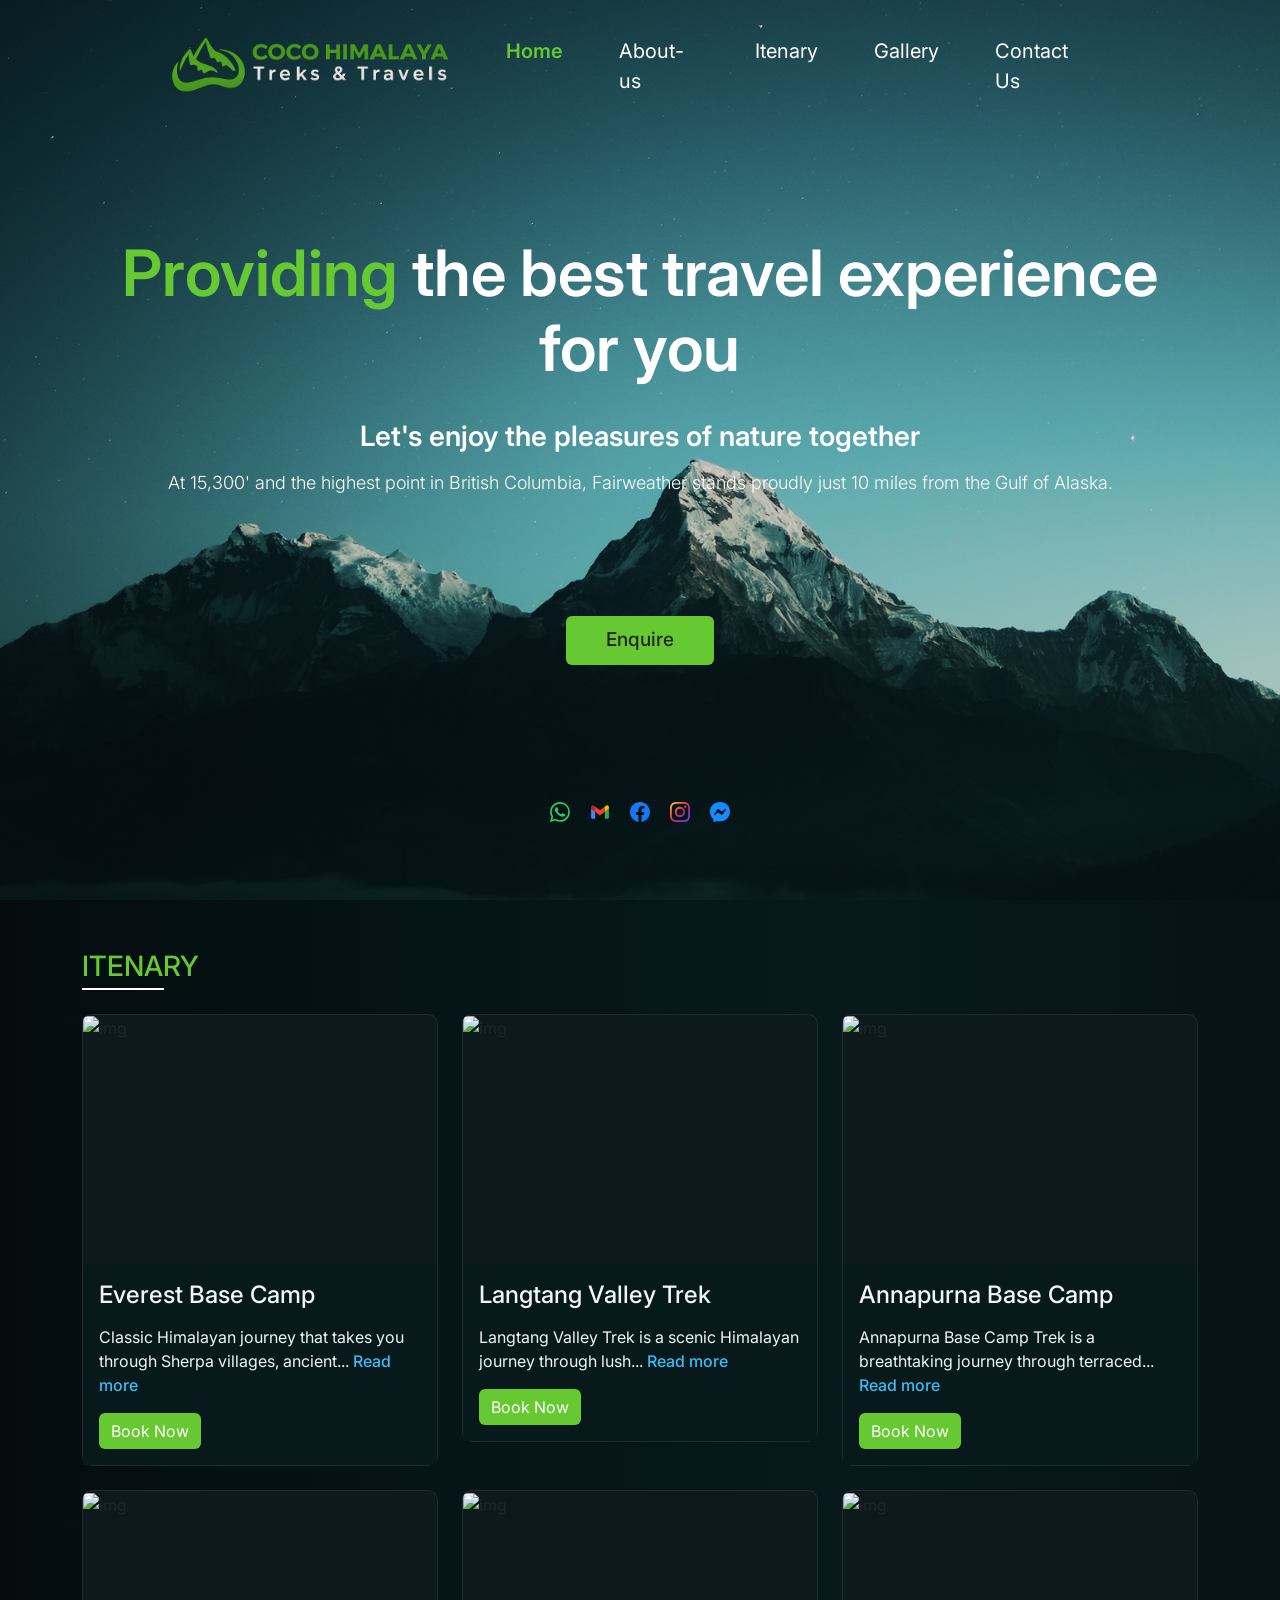
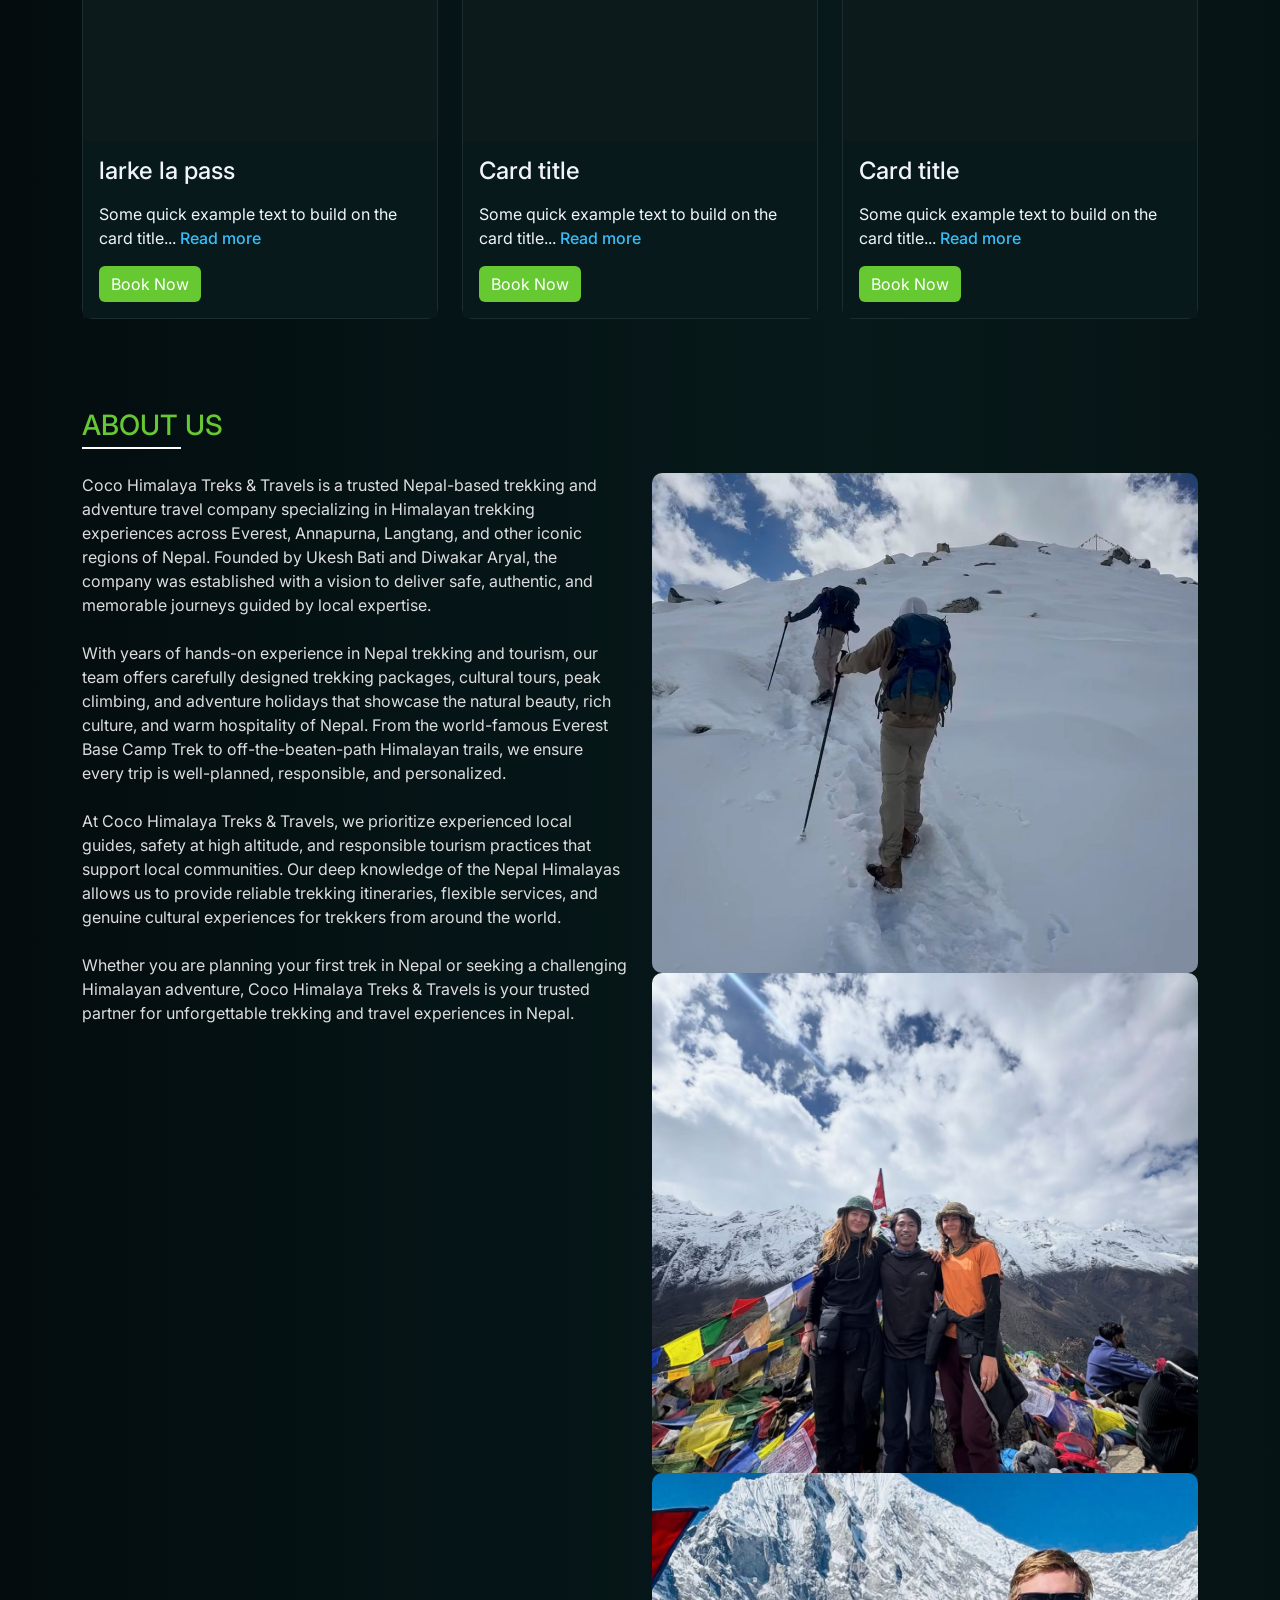
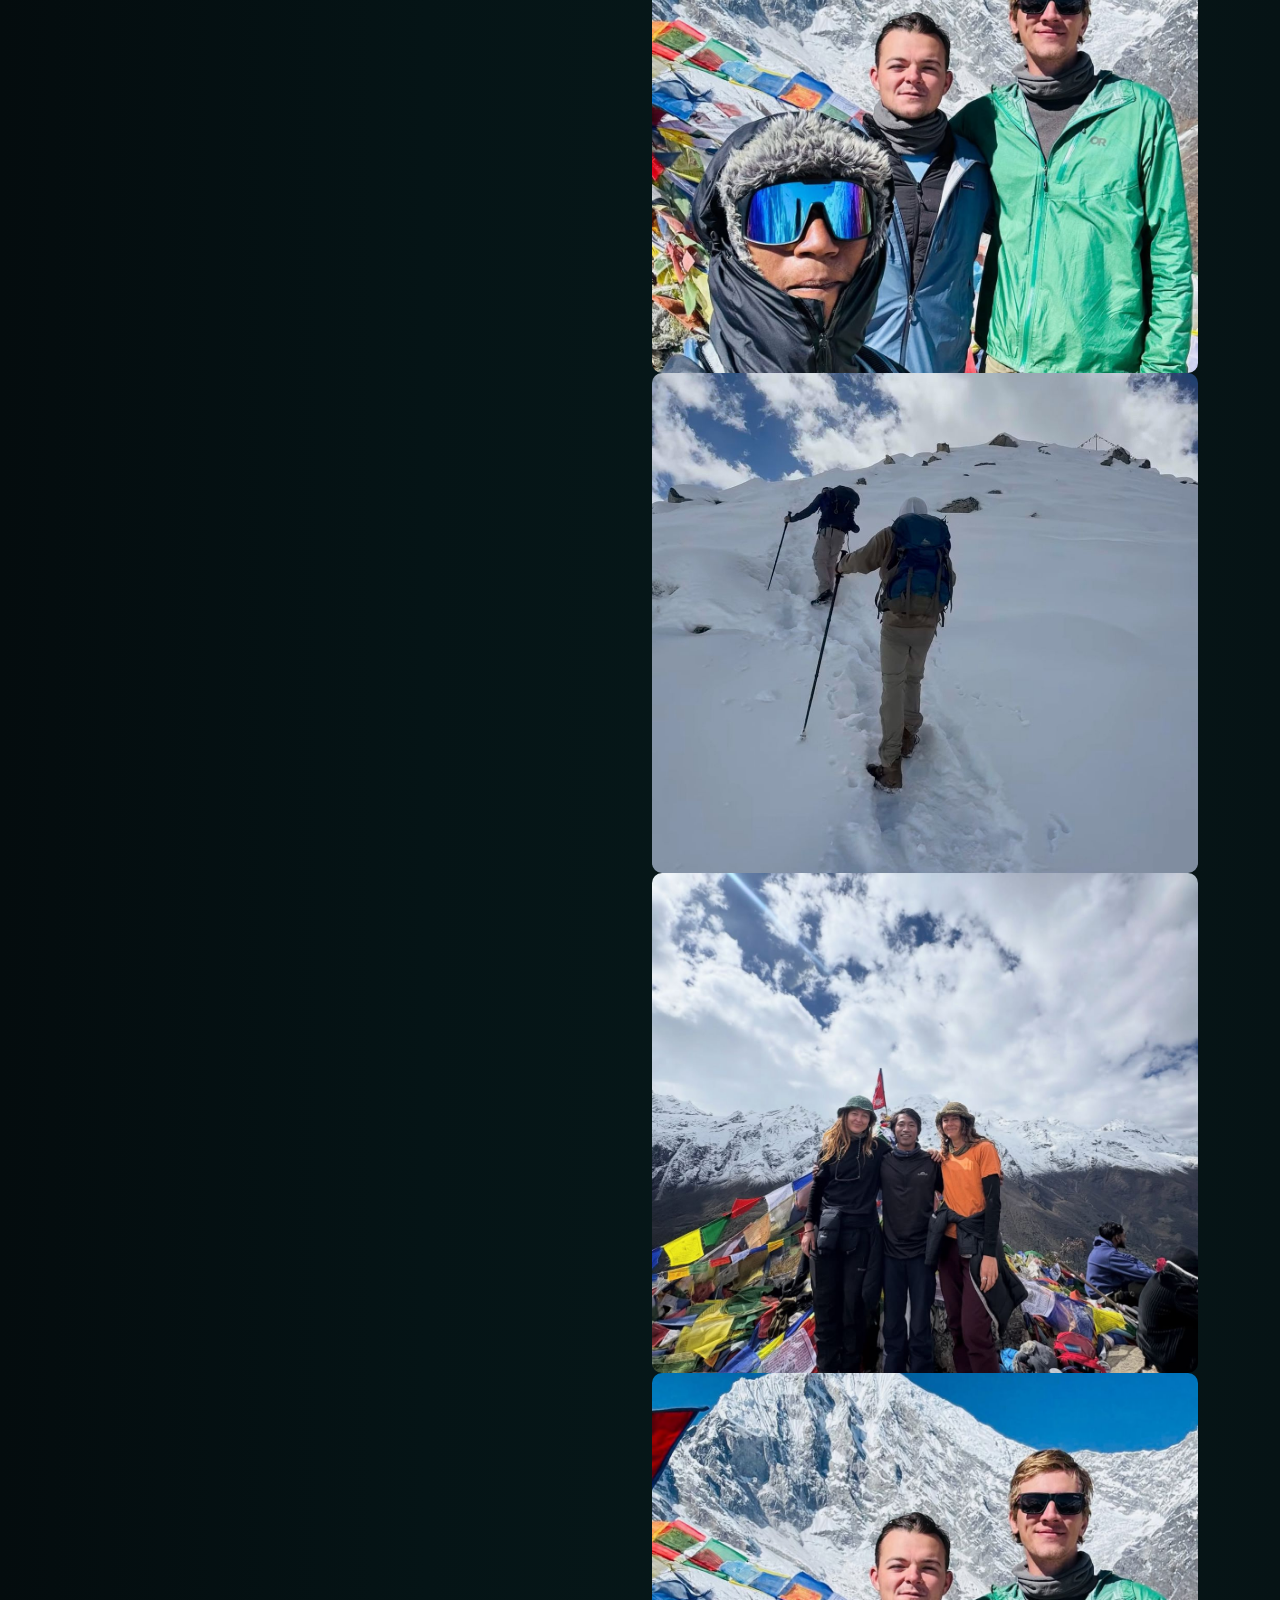
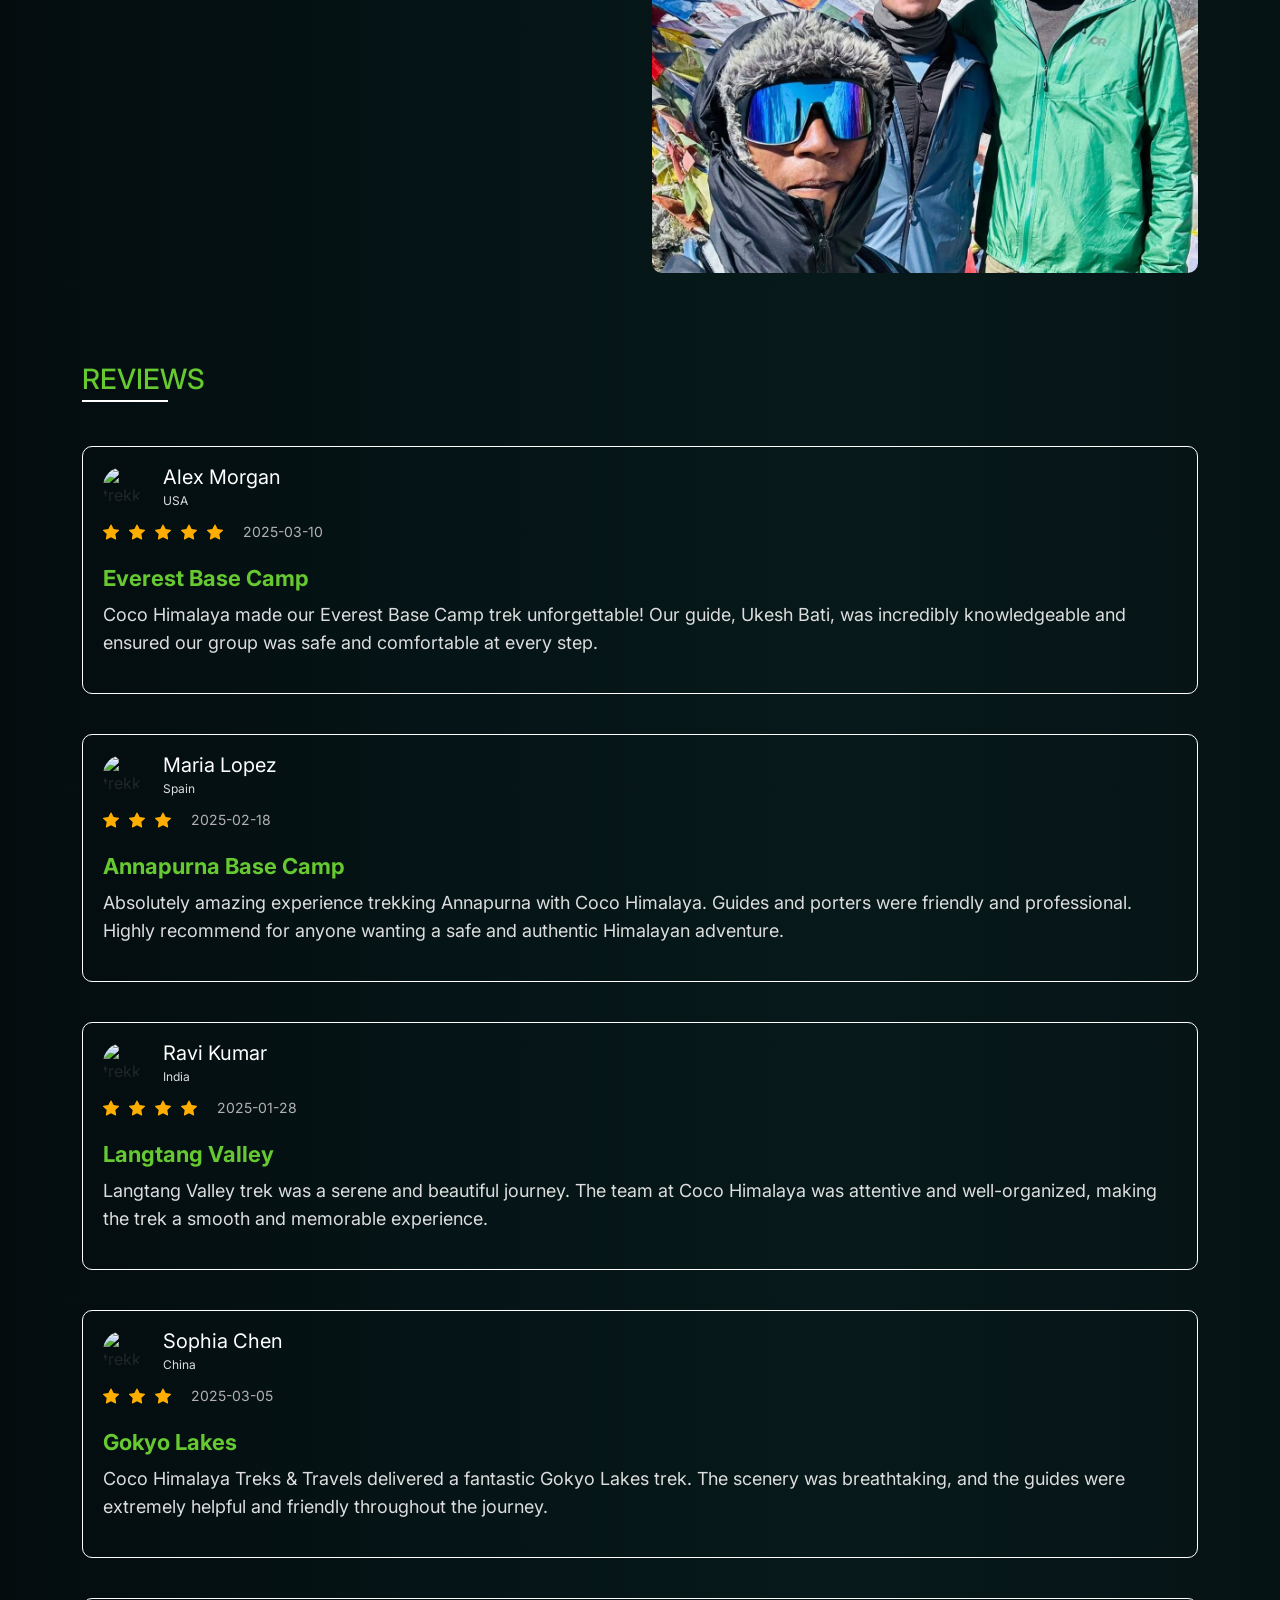
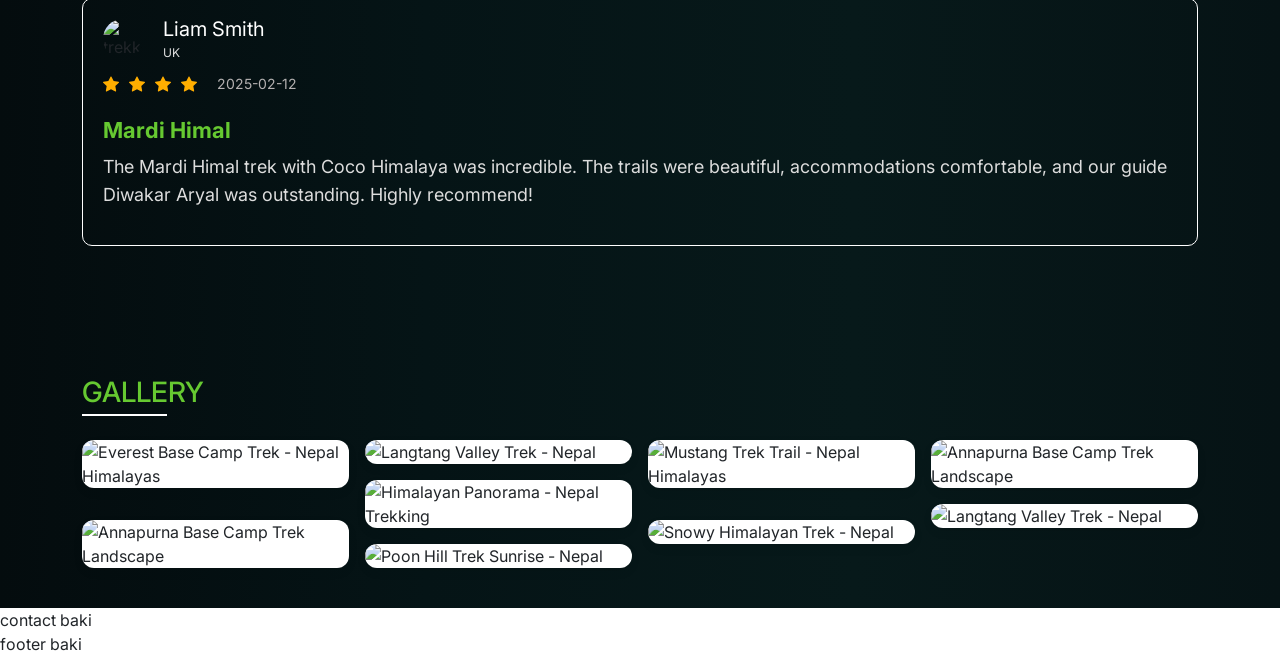
==== index.html @ ae160938 "second push" ====
<!DOCTYPE html>
<html lang="en">

<head>
    <meta charset="UTF-8">
    <meta name="viewport" content="width=device-width, initial-scale=1.0">
    <link rel="stylesheet" href="/assets/css/bootstrap.min.css">
    <link rel="stylesheet" href="https://cdn.jsdelivr.net/npm/swiper@12/swiper-bundle.min.css" />
    <link rel="stylesheet" href="/assets/css/style.min.css">
    <title>Bati website</title>
</head>

<body>
    <main>
        <section class="homepage">
            <header>
                <nav class="navbar navbar-expand-lg">
                    <div class="container-fluid">
                        <a class="navbar-brand" href="#">
                            <figure>
                                <img src="assets/images/logo.png" alt="">
                            </figure>
                        </a>
                        <button class="navbar-toggler" type="button" data-bs-toggle="collapse"
                            data-bs-target="#navbarText" aria-controls="navbarText" aria-expanded="false"
                            aria-label="Toggle navigation">
                            <span class="navbar-toggler-icon"></span>
                        </button>
                        <div class="collapse navbar-collapse" id="navbarText">
                            <ul class="navbar-nav ms-auto mb-2 mb-lg-0">
                                <li class="nav-item">
                                    <a class="nav-link active" aria-current="page" href="#">Home</a>
                                </li>
                                <li class="nav-item">
                                    <a class="nav-link" href="#">About-us</a>
                                </li>
                                <li class="nav-item">
                                    <a class="nav-link" href="#">Itenary</a>
                                </li>
                                <li class="nav-item">
                                    <a class="nav-link" href="#">Gallery</a>
                                </li>
                                <li class="nav-item">
                                    <a class="nav-link" href="#">Contact Us</a>
                                </li>
                            </ul>
                        </div>
                    </div>
                </nav>
            </header>
            <div class="homepage-content">
                <h1><span>Providing</span> the best travel experience for you</h1>
                <p>Let's enjoy the pleasures of nature together</p>
                <span class="span">At 15,300' and the highest point in British Columbia, Fairweather stands proudly just
                    10 miles from the Gulf of Alaska.</span>
                <button>Enquire</button>
            </div>
            <div class="social-media-links">
                <a href="#" class="Whatsapp">
                    <svg xmlns="http://www.w3.org/2000/svg" width="20" height="20" fill="#25D366" class="bi bi-whatsapp"
                        viewBox="0 0 16 16">
                        <path
                            d="M13.601 2.326A7.85 7.85 0 0 0 7.994 0C3.627 0 .068 3.558.064 7.926c0 1.399.366 2.76 1.057 3.965L0 16l4.204-1.102a7.9 7.9 0 0 0 3.79.965h.004c4.368 0 7.926-3.558 7.93-7.93A7.9 7.9 0 0 0 13.6 2.326zM7.994 14.521a6.6 6.6 0 0 1-3.356-.92l-.24-.144-2.494.654.666-2.433-.156-.251a6.56 6.56 0 0 1-1.007-3.505c0-3.626 2.957-6.584 6.591-6.584a6.56 6.56 0 0 1 4.66 1.931 6.56 6.56 0 0 1 1.928 4.66c-.004 3.639-2.961 6.592-6.592 6.592m3.615-4.934c-.197-.099-1.17-.578-1.353-.646-.182-.065-.315-.099-.445.099-.133.197-.513.646-.627.775-.114.133-.232.148-.43.05-.197-.1-.836-.308-1.592-.985-.59-.525-.985-1.175-1.103-1.372-.114-.198-.011-.304.088-.403.087-.088.197-.232.296-.346.1-.114.133-.198.198-.33.065-.134.034-.248-.015-.347-.05-.099-.445-1.076-.612-1.47-.16-.389-.323-.335-.445-.34-.114-.007-.247-.007-.38-.007a.73.73 0 0 0-.529.247c-.182.198-.691.677-.691 1.654s.71 1.916.81 2.049c.098.133 1.394 2.132 3.383 2.992.47.205.84.326 1.129.418.475.152.904.129 1.246.08.38-.058 1.171-.48 1.338-.943.164-.464.164-.86.114-.943-.049-.084-.182-.133-.38-.232" />
                    </svg>
                </a>
                <a href="#" class="Email">
                    <svg xmlns="http://www.w3.org/2000/svg" viewBox="0 0 150 150" width="20" height="20">
                        <path fill="none" d="M0,.2H150v150H0Z" transform="translate(0 -0.2)" />
                        <path fill="#34a853" d="M111.34,125.06h21.23a9.09,9.09,0,0,0,9.1-9.1V50.75L111.34,71.31Z"
                            transform="translate(0 -0.2)" />
                        <path fill="#fbbc04" d="M109.34,35.57l2,37.93,30.33-22.75V38.62A13.65,13.65,0,0,0,119.83,27.7Z"
                            transform="translate(0 -0.2)" />
                        <path fill="#c5221f"
                            d="M8.21,38.62V50.75L38.43,76l1.93-40.54L30.05,27.7A13.65,13.65,0,0,0,8.21,38.62Z"
                            transform="translate(0 -0.2)" />
                        <path fill="#4285f4" d="M17.31,125.06H38.54V73.5L8.21,50.75V116A9.1,9.1,0,0,0,17.31,125.06Z"
                            transform="translate(0 -0.2)" />
                        <path fill="#ea4335" d="M38.54,73.5V34.07l36.4,27.29,36.4-27.29V73.5l-36.4,27.29Z"
                            transform="translate(0 -0.2)" />
                    </svg>

                </a>
                <a href="#" class="facebook">
                    <svg xmlns="http://www.w3.org/2000/svg" width="20" height="20" fill="#1877F2" class="bi bi-facebook"
                        viewBox="0 0 16 16">
                        <path
                            d="M16 8.049c0-4.446-3.582-8.05-8-8.05C3.58 0-.002 3.603-.002 8.05c0 4.017 2.926 7.347 6.75 7.951v-5.625h-2.03V8.05H6.75V6.275c0-2.017 1.195-3.131 3.022-3.131.876 0 1.791.157 1.791.157v1.98h-1.009c-.993 0-1.303.621-1.303 1.258v1.51h2.218l-.354 2.326H9.25V16c3.824-.604 6.75-3.934 6.75-7.951" />
                    </svg>
                </a>
                <a href="#" class="instagram">
                    <svg xmlns="http://www.w3.org/2000/svg" width="20" height="20" viewBox="0 0 16 16">
                        <defs>
                            <linearGradient id="instagramGradient" x1="0%" y1="0%" x2="100%" y2="100%">
                                <stop offset="0%" stop-color="#FEDA75" />
                                <stop offset="25%" stop-color="#FA7E1E" />
                                <stop offset="50%" stop-color="#D62976" />
                                <stop offset="75%" stop-color="#962FBF" />
                                <stop offset="100%" stop-color="#4F5BD5" />
                            </linearGradient>
                        </defs>
                        <path fill="url(#instagramGradient)"
                            d="M8 0C5.829 0 5.556.01 4.703.048 3.85.088 3.269.222 2.76.42a3.9 3.9 0 0 0-1.417.923A3.9 3.9 0 0 0 .42 2.76C.222 3.268.087 3.85.048 4.7.01 5.555 0 5.827 0 8.001c0 2.172.01 2.444.048 3.297.04.852.174 1.433.372 1.942.205.526.478.972.923 1.417.444.445.89.719 1.416.923.51.198 1.09.333 1.942.372C5.555 15.99 5.827 16 8 16s2.444-.01 3.298-.048c.851-.04 1.434-.174 1.943-.372a3.9 3.9 0 0 0 1.416-.923c.445-.445.718-.891.923-1.417.197-.509.332-1.09.372-1.942C15.99 10.445 16 10.173 16 8s-.01-2.445-.048-3.299c-.04-.851-.175-1.433-.372-1.941a3.9 3.9 0 0 0-.923-1.417A3.9 3.9 0 0 0 13.24.42c-.51-.198-1.092-.333-1.943-.372C10.443.01 10.172 0 7.998 0zm-.717 1.442h.718c2.136 0 2.389.007 3.232.046.78.035 1.204.166 1.486.275.373.145.64.319.92.599s.453.546.598.92c.11.281.24.705.275 1.485.039.843.047 1.096.047 3.231s-.008 2.389-.047 3.232c-.035.78-.166 1.203-.275 1.485a2.5 2.5 0 0 1-.599.919c-.28.28-.546.453-.92.598-.28.11-.704.24-1.485.276-.843.038-1.096.047-3.232.047s-2.39-.009-3.233-.047c-.78-.036-1.203-.166-1.485-.276a2.5 2.5 0 0 1-.92-.598 2.5 2.5 0 0 1-.6-.92c-.109-.281-.24-.705-.275-1.485-.038-.843-.046-1.096-.046-3.233s.008-2.388.046-3.231c.036-.78.166-1.204.276-1.486.145-.373.319-.64.599-.92s.546-.453.92-.598c.282-.11.705-.24 1.485-.276.738-.034 1.024-.044 2.515-.045zm4.988 1.328a.96.96 0 1 0 0 1.92.96.96 0 0 0 0-1.92m-4.27 1.122a4.109 4.109 0 1 0 0 8.217 4.109 4.109 0 0 0 0-8.217m0 1.441a2.667 2.667 0 1 1 0 5.334 2.667 2.667 0 0 1 0-5.334" />
                    </svg>
                </a>
                <a href="#">
                    <svg xmlns="http://www.w    3.org/2000/svg" width="20" height="20" fill="#168AFF"
                        class="bi bi-messenger" viewBox="0 0 16 16">
                        <path
                            d="M0 7.76C0 3.301 3.493 0 8 0s8 3.301 8 7.76-3.493 7.76-8 7.76c-.81 0-1.586-.107-2.316-.307a.64.64 0 0 0-.427.03l-1.588.702a.64.64 0 0 1-.898-.566l-.044-1.423a.64.64 0 0 0-.215-.456C.956 12.108 0 10.092 0 7.76m5.546-1.459-2.35 3.728c-.225.358.214.761.551.506l2.525-1.916a.48.48 0 0 1 .578-.002l1.869 1.402a1.2 1.2 0 0 0 1.735-.32l2.35-3.728c.226-.358-.214-.761-.551-.506L9.728 7.381a.48.48 0 0 1-.578.002L7.281 5.98a1.2 1.2 0 0 0-1.735.32z" />
                    </svg>
                </a>
            </div>
        </section>
        <section class="itenary-main-wrapper">
            <div class="container">
                <h3>Itenary</h3>
                <div class="row g-4">
                    <div class="col-lg-4">
                        <div class="itenary-wrapper">
                            <div class="card">
                                <figure>
                                    <img src="https://nepaltoptreks.com/assets/images/ebc2.jpeg" class="card-img-top"
                                        alt="img">
                                </figure>
                                <div class="card-body">
                                    <h5 class="card-title">Everest Base Camp</h5>
                                    <p class="card-text">Classic Himalayan journey that takes you through Sherpa
                                        villages, ancient monasteries, and dramatic alpine landscapes to the base of the
                                        world’s highest mountain. The trek offers breathtaking views of Everest, Lhotse,
                                        Nuptse, and Ama Dablam while immersing you in rich local culture and
                                        high-altitude adventure.</p>
                                    <div class="days-wrapper">

                                    </div>
                                    <a href="#" class="btn btn-primary">Book Now</a>
                                </div>
                            </div>
                        </div>
                    </div>
                    <div class="col-lg-4">
                        <div class="itenary-wrapper">
                            <div class="card">
                                <figure>
                                    <img src="https://nepaltoptreks.com/assets/images/langtang.jpeg"
                                        class="card-img-top" alt="img">
                                </figure>
                                <div class="card-body">
                                    <h5 class="card-title">Langtang Valley Trek</h5>
                                    <p class="card-text">Langtang Valley Trek is a scenic Himalayan journey through lush
                                        forests, traditional Tamang villages, and high alpine landscapes, leading to the
                                        beautiful Langtang Valley beneath snow-capped peaks. The trek offers stunning
                                        mountain views, rich local culture, and a peaceful trekking experience close to
                                        Kathmandu.</p>
                                    <a href="#" class="btn btn-primary">Book Now</a>
                                </div>
                            </div>
                        </div>
                    </div>
                    <div class="col-lg-4">
                        <div class="itenary-wrapper">
                            <div class="card">
                                <figure>
                                    <img src="https://nepaltoptreks.com/assets/images/ebc.jpeg" class="card-img-top"
                                        alt="img">
                                </figure>
                                <div class="card-body">
                                    <h5 class="card-title">Annapurna Base Camp</h5>
                                    <p class="card-text">Annapurna Base Camp Trek is a breathtaking journey through
                                        terraced fields, rhododendron forests, and traditional Gurung villages,
                                        culminating at the base of the Annapurna Massif. Trekkers enjoy panoramic
                                        mountain views, diverse landscapes, and rich local culture along the way, making
                                        it one of Nepal’s most iconic Himalayan adventures.</p>
                                    <a href="#" class="btn btn-primary">Book Now</a>
                                </div>
                            </div>
                        </div>
                    </div>
                    <div class="col-lg-4">
                        <div class="itenary-wrapper">
                            <div class="card">
                                <figure>
                                    <img src="https://nepaltoptreks.com/assets/images/ebc2.jpeg" class="card-img-top"
                                        alt="img">
                                </figure>
                                <div class="card-body">
                                    <h5 class="card-title">larke la pass</h5>
                                    <p class="card-text">Some quick example text to build on the card title and make up
                                        the bulk of the card’s content.</p>
                                    <a href="#" class="btn btn-primary">Book Now</a>
                                </div>
                            </div>
                        </div>
                    </div>
                    <div class="col-lg-4">
                        <div class="itenary-wrapper">
                            <div class="card">
                                <figure>
                                    <img src="https://nepaltoptreks.com/assets/images/ebc2.jpeg" class="card-img-top"
                                        alt="img">
                                </figure>
                                <div class="card-body">
                                    <h5 class="card-title">Card title</h5>
                                    <p class="card-text">Some quick example text to build on the card title and make up
                                        the bulk of the card’s content.</p>
                                    <a href="#" class="btn btn-primary">Book Now</a>
                                </div>
                            </div>
                        </div>
                    </div>
                    <div class="col-lg-4">
                        <div class="itenary-wrapper">
                            <div class="card">
                                <figure>
                                    <img src="https://nepaltoptreks.com/assets/images/ebc2.jpeg" class="card-img-top"
                                        alt="img">
                                </figure>
                                <div class="card-body">
                                    <h5 class="card-title">Card title</h5>
                                    <p class="card-text">Some quick example text to build on the card title and make up
                                        the bulk of the card’s content.</p>
                                    <a href="#" class="btn btn-primary">Book Now</a>
                                </div>
                            </div>
                        </div>
                    </div>
                </div>
            </div>
        </section>
        <section class="about-us">
            <div class="container">
                <h3>About Us</h3>
                <div class="row">
                    <div class="col-lg-6">
                        <div class="about-description">
                            <p>Coco Himalaya Treks & Travels is a trusted Nepal-based trekking and adventure travel
                                company specializing in Himalayan trekking experiences across Everest, Annapurna,
                                Langtang, and other iconic regions of Nepal. Founded by Ukesh Bati and Diwakar Aryal,
                                the company was established with a vision to deliver safe, authentic, and memorable
                                journeys guided by local expertise.
                                <br><br>
                                With years of hands-on experience in Nepal trekking and tourism, our team offers
                                carefully designed trekking packages, cultural tours, peak climbing, and adventure
                                holidays that showcase the natural beauty, rich culture, and warm hospitality of Nepal.
                                From the world-famous Everest Base Camp Trek to off-the-beaten-path Himalayan trails, we
                                ensure every trip is well-planned, responsible, and personalized.
                                <br><br>
                                At Coco Himalaya Treks & Travels, we prioritize experienced local guides, safety at high
                                altitude, and responsible tourism practices that support local communities. Our deep
                                knowledge of the Nepal Himalayas allows us to provide reliable trekking itineraries,
                                flexible services, and genuine cultural experiences for trekkers from around the world.
                                <br><br>
                                Whether you are planning your first trek in Nepal or seeking a challenging Himalayan
                                adventure, Coco Himalaya Treks & Travels is your trusted partner for unforgettable
                                trekking and travel experiences in Nepal.
                            </p>
                        </div>
                    </div>
                    <div class="col-lg-6">
                        <div class="about-image-wrapper">
                            <div class="swiper mySwiper">
                                <div class="swiper-wrapper">
                                    <div class="swiper-slide">
                                        <figure>
                                            <img src="assets/images/about-three.jpeg" alt="gg">
                                        </figure>
                                    </div>
                                    <div class="swiper-slide">
                                        <figure>
                                            <img src="assets/images/about-one.jpeg" alt="gg">
                                        </figure>
                                    </div>
                                    <div class="swiper-slide">
                                        <figure>
                                            <img src="assets/images/about-two.jpeg" alt="gg">
                                        </figure>
                                    </div>
                                    <div class="swiper-slide">
                                        <figure>
                                            <img src="assets/images/about-three.jpeg" alt="gg">
                                        </figure>
                                    </div>
                                    <div class="swiper-slide">
                                        <figure>
                                            <img src="assets/images/about-one.jpeg" alt="gg">
                                        </figure>
                                    </div>
                                    <div class="swiper-slide">
                                        <figure>
                                            <img src="assets/images/about-two.jpeg" alt="gg">
                                        </figure>
                                    </div>
                                </div>
                            </div>
                        </div>
                    </div>
                </div>
            </div>
        </section>

        <section class="reviews-main-wrapper">
            <div class="container">
                <h3>Reviews</h3>

                <!-- Review 1 -->
                <div class="review-wrap">
                    <div class="trekker-info">
                        <figure>
                            <img src="https://randomuser.me/api/portraits/men/32.jpg" alt="trekker1">
                        </figure>
                        <div class="trekker-name">
                            <p>Alex Morgan</p>
                            <span>USA</span>
                        </div>
                    </div>
                    <div class="rating-wrapper">
                        <div class="star-wrap">
                            <svg xmlns="http://www.w3.org/2000/svg" width="16" height="16" fill="currentColor"
                                class="bi bi-star-fill" viewBox="0 0 16 16">
                                <path
                                    d="M3.612 15.443c-.386.198-.824-.149-.746-.592l.83-4.73L.173 6.765c-.329-.314-.158-.888.283-.95l4.898-.696L7.538.792c.197-.39.73-.39.927 0l2.184 4.327 4.898.696c.441.062.612.636.282.95l-3.522 3.356.83 4.73c.078.443-.36.79-.746.592L8 13.187l-4.389 2.256z" />
                            </svg>
                            <svg xmlns="http://www.w3.org/2000/svg" width="16" height="16" fill="currentColor"
                                class="bi bi-star-fill" viewBox="0 0 16 16">
                                <path
                                    d="M3.612 15.443c-.386.198-.824-.149-.746-.592l.83-4.73L.173 6.765c-.329-.314-.158-.888.283-.95l4.898-.696L7.538.792c.197-.39.73-.39.927 0l2.184 4.327 4.898.696c.441.062.612.636.282.95l-3.522 3.356.83 4.73c.078.443-.36.79-.746.592L8 13.187l-4.389 2.256z" />
                            </svg>
                            <svg xmlns="http://www.w3.org/2000/svg" width="16" height="16" fill="currentColor"
                                class="bi bi-star-fill" viewBox="0 0 16 16">
                                <path
                                    d="M3.612 15.443c-.386.198-.824-.149-.746-.592l.83-4.73L.173 6.765c-.329-.314-.158-.888.283-.95l4.898-.696L7.538.792c.197-.39.73-.39.927 0l2.184 4.327 4.898.696c.441.062.612.636.282.95l-3.522 3.356.83 4.73c.078.443-.36.79-.746.592L8 13.187l-4.389 2.256z" />
                            </svg>
                            <svg xmlns="http://www.w3.org/2000/svg" width="16" height="16" fill="currentColor"
                                class="bi bi-star-fill" viewBox="0 0 16 16">
                                <path
                                    d="M3.612 15.443c-.386.198-.824-.149-.746-.592l.83-4.73L.173 6.765c-.329-.314-.158-.888.283-.95l4.898-.696L7.538.792c.197-.39.73-.39.927 0l2.184 4.327 4.898.696c.441.062.612.636.282.95l-3.522 3.356.83 4.73c.078.443-.36.79-.746.592L8 13.187l-4.389 2.256z" />
                            </svg>
                            <svg xmlns="http://www.w3.org/2000/svg" width="16" height="16" fill="currentColor"
                                class="bi bi-star-fill" viewBox="0 0 16 16">
                                <path
                                    d="M3.612 15.443c-.386.198-.824-.149-.746-.592l.83-4.73L.173 6.765c-.329-.314-.158-.888.283-.95l4.898-.696L7.538.792c.197-.39.73-.39.927 0l2.184 4.327 4.898.696c.441.062.612.636.282.95l-3.522 3.356.83 4.73c.078.443-.36.79-.746.592L8 13.187l-4.389 2.256z" />
                            </svg>
                        </div>
                        <span class="date-wrap">2025-03-10</span>
                    </div>
                    <div class="trek-name">
                        <p>Everest Base Camp</p>
                    </div>
                    <p class="review-desc">Coco Himalaya made our Everest Base Camp trek unforgettable! Our guide, Ukesh
                        Bati, was incredibly knowledgeable and ensured our group was safe and comfortable at every step.
                    </p>
                </div>

                <!-- Review 2 -->
                <div class="review-wrap">
                    <div class="trekker-info">
                        <figure>
                            <img src="https://randomuser.me/api/portraits/women/44.jpg" alt="trekker2">
                        </figure>
                        <div class="trekker-name">
                            <p>Maria Lopez</p>
                            <span>Spain</span>
                        </div>
                    </div>
                    <div class="rating-wrapper">
                        <div class="star-wrap">
                            <svg xmlns="http://www.w3.org/2000/svg" width="16" height="16" fill="currentColor"
                                class="bi bi-star-fill" viewBox="0 0 16 16">
                                <path
                                    d="M3.612 15.443c-.386.198-.824-.149-.746-.592l.83-4.73L.173 6.765c-.329-.314-.158-.888.283-.95l4.898-.696L7.538.792c.197-.39.73-.39.927 0l2.184 4.327 4.898.696c.441.062.612.636.282.95l-3.522 3.356.83 4.73c.078.443-.36.79-.746.592L8 13.187l-4.389 2.256z" />
                            </svg>
                            <svg xmlns="http://www.w3.org/2000/svg" width="16" height="16" fill="currentColor"
                                class="bi bi-star-fill" viewBox="0 0 16 16">
                                <path
                                    d="M3.612 15.443c-.386.198-.824-.149-.746-.592l.83-4.73L.173 6.765c-.329-.314-.158-.888.283-.95l4.898-.696L7.538.792c.197-.39.73-.39.927 0l2.184 4.327 4.898.696c.441.062.612.636.282.95l-3.522 3.356.83 4.73c.078.443-.36.79-.746.592L8 13.187l-4.389 2.256z" />
                            </svg>
                            <svg xmlns="http://www.w3.org/2000/svg" width="16" height="16" fill="currentColor"
                                class="bi bi-star-fill" viewBox="0 0 16 16">
                                <path
                                    d="M3.612 15.443c-.386.198-.824-.149-.746-.592l.83-4.73L.173 6.765c-.329-.314-.158-.888.283-.95l4.898-.696L7.538.792c.197-.39.73-.39.927 0l2.184 4.327 4.898.696c.441.062.612.636.282.95l-3.522 3.356.83 4.73c.078.443-.36.79-.746.592L8 13.187l-4.389 2.256z" />
                            </svg>
                        </div>
                        <span class="date-wrap">2025-02-18</span>
                    </div>
                    <div class="trek-name">
                        <p>Annapurna Base Camp</p>
                    </div>
                    <p class="review-desc">Absolutely amazing experience trekking Annapurna with Coco Himalaya. Guides
                        and porters were friendly and professional. Highly recommend for anyone wanting a safe and
                        authentic Himalayan adventure.</p>
                </div>

                <!-- Review 3 -->
                <div class="review-wrap">
                    <div class="trekker-info">
                        <figure>
                            <img src="https://randomuser.me/api/portraits/men/56.jpg" alt="trekker3">
                        </figure>
                        <div class="trekker-name">
                            <p>Ravi Kumar</p>
                            <span>India</span>
                        </div>
                    </div>
                    <div class="rating-wrapper">
                        <div class="star-wrap">
                            <svg xmlns="http://www.w3.org/2000/svg" width="16" height="16" fill="currentColor"
                                class="bi bi-star-fill" viewBox="0 0 16 16">
                                <path
                                    d="M3.612 15.443c-.386.198-.824-.149-.746-.592l.83-4.73L.173 6.765c-.329-.314-.158-.888.283-.95l4.898-.696L7.538.792c.197-.39.73-.39.927 0l2.184 4.327 4.898.696c.441.062.612.636.282.95l-3.522 3.356.83 4.73c.078.443-.36.79-.746.592L8 13.187l-4.389 2.256z" />
                            </svg>
                            <svg xmlns="http://www.w3.org/2000/svg" width="16" height="16" fill="currentColor"
                                class="bi bi-star-fill" viewBox="0 0 16 16">
                                <path
                                    d="M3.612 15.443c-.386.198-.824-.149-.746-.592l.83-4.73L.173 6.765c-.329-.314-.158-.888.283-.95l4.898-.696L7.538.792c.197-.39.73-.39.927 0l2.184 4.327 4.898.696c.441.062.612.636.282.95l-3.522 3.356.83 4.73c.078.443-.36.79-.746.592L8 13.187l-4.389 2.256z" />
                            </svg>
                            <svg xmlns="http://www.w3.org/2000/svg" width="16" height="16" fill="currentColor"
                                class="bi bi-star-fill" viewBox="0 0 16 16">
                                <path
                                    d="M3.612 15.443c-.386.198-.824-.149-.746-.592l.83-4.73L.173 6.765c-.329-.314-.158-.888.283-.95l4.898-.696L7.538.792c.197-.39.73-.39.927 0l2.184 4.327 4.898.696c.441.062.612.636.282.95l-3.522 3.356.83 4.73c.078.443-.36.79-.746.592L8 13.187l-4.389 2.256z" />
                            </svg>
                            <svg xmlns="http://www.w3.org/2000/svg" width="16" height="16" fill="currentColor"
                                class="bi bi-star-fill" viewBox="0 0 16 16">
                                <path
                                    d="M3.612 15.443c-.386.198-.824-.149-.746-.592l.83-4.73L.173 6.765c-.329-.314-.158-.888.283-.95l4.898-.696L7.538.792c.197-.39.73-.39.927 0l2.184 4.327 4.898.696c.441.062.612.636.282.95l-3.522 3.356.83 4.73c.078.443-.36.79-.746.592L8 13.187l-4.389 2.256z" />
                            </svg>
                        </div>
                        <span class="date-wrap">2025-01-28</span>
                    </div>
                    <div class="trek-name">
                        <p>Langtang Valley</p>
                    </div>
                    <p class="review-desc">Langtang Valley trek was a serene and beautiful journey. The team at Coco
                        Himalaya was attentive and well-organized, making the trek a smooth and memorable experience.
                    </p>
                </div>

                <!-- Review 4 -->
                <div class="review-wrap">
                    <div class="trekker-info">
                        <figure>
                            <img src="https://randomuser.me/api/portraits/women/65.jpg" alt="trekker4">
                        </figure>
                        <div class="trekker-name">
                            <p>Sophia Chen</p>
                            <span>China</span>
                        </div>
                    </div>
                    <div class="rating-wrapper">
                        <div class="star-wrap">
                            <svg xmlns="http://www.w3.org/2000/svg" width="16" height="16" fill="currentColor"
                                class="bi bi-star-fill" viewBox="0 0 16 16">
                                <path
                                    d="M3.612 15.443c-.386.198-.824-.149-.746-.592l.83-4.73L.173 6.765c-.329-.314-.158-.888.283-.95l4.898-.696L7.538.792c.197-.39.73-.39.927 0l2.184 4.327 4.898.696c.441.062.612.636.282.95l-3.522 3.356.83 4.73c.078.443-.36.79-.746.592L8 13.187l-4.389 2.256z" />
                            </svg>
                            <svg xmlns="http://www.w3.org/2000/svg" width="16" height="16" fill="currentColor"
                                class="bi bi-star-fill" viewBox="0 0 16 16">
                                <path
                                    d="M3.612 15.443c-.386.198-.824-.149-.746-.592l.83-4.73L.173 6.765c-.329-.314-.158-.888.283-.95l4.898-.696L7.538.792c.197-.39.73-.39.927 0l2.184 4.327 4.898.696c.441.062.612.636.282.95l-3.522 3.356.83 4.73c.078.443-.36.79-.746.592L8 13.187l-4.389 2.256z" />
                            </svg>
                            <svg xmlns="http://www.w3.org/2000/svg" width="16" height="16" fill="currentColor"
                                class="bi bi-star-fill" viewBox="0 0 16 16">
                                <path
                                    d="M3.612 15.443c-.386.198-.824-.149-.746-.592l.83-4.73L.173 6.765c-.329-.314-.158-.888.283-.95l4.898-.696L7.538.792c.197-.39.73-.39.927 0l2.184 4.327 4.898.696c.441.062.612.636.282.95l-3.522 3.356.83 4.73c.078.443-.36.79-.746.592L8 13.187l-4.389 2.256z" />
                            </svg>
                        </div>
                        <span class="date-wrap">2025-03-05</span>
                    </div>
                    <div class="trek-name">
                        <p>Gokyo Lakes</p>
                    </div>
                    <p class="review-desc">Coco Himalaya Treks & Travels delivered a fantastic Gokyo Lakes trek. The
                        scenery was breathtaking, and the guides were extremely helpful and friendly throughout the
                        journey.</p>
                </div>

                <!-- Review 5 -->
                <div class="review-wrap">
                    <div class="trekker-info">
                        <figure>
                            <img src="https://randomuser.me/api/portraits/men/78.jpg" alt="trekker5">
                        </figure>
                        <div class="trekker-name">
                            <p>Liam Smith</p>
                            <span>UK</span>
                        </div>
                    </div>
                    <div class="rating-wrapper">
                        <div class="star-wrap">
                            <svg xmlns="http://www.w3.org/2000/svg" width="16" height="16" fill="currentColor"
                                class="bi bi-star-fill" viewBox="0 0 16 16">
                                <path
                                    d="M3.612 15.443c-.386.198-.824-.149-.746-.592l.83-4.73L.173 6.765c-.329-.314-.158-.888.283-.95l4.898-.696L7.538.792c.197-.39.73-.39.927 0l2.184 4.327 4.898.696c.441.062.612.636.282.95l-3.522 3.356.83 4.73c.078.443-.36.79-.746.592L8 13.187l-4.389 2.256z" />
                            </svg>
                            <svg xmlns="http://www.w3.org/2000/svg" width="16" height="16" fill="currentColor"
                                class="bi bi-star-fill" viewBox="0 0 16 16">
                                <path
                                    d="M3.612 15.443c-.386.198-.824-.149-.746-.592l.83-4.73L.173 6.765c-.329-.314-.158-.888.283-.95l4.898-.696L7.538.792c.197-.39.73-.39.927 0l2.184 4.327 4.898.696c.441.062.612.636.282.95l-3.522 3.356.83 4.73c.078.443-.36.79-.746.592L8 13.187l-4.389 2.256z" />
                            </svg>
                            <svg xmlns="http://www.w3.org/2000/svg" width="16" height="16" fill="currentColor"
                                class="bi bi-star-fill" viewBox="0 0 16 16">
                                <path
                                    d="M3.612 15.443c-.386.198-.824-.149-.746-.592l.83-4.73L.173 6.765c-.329-.314-.158-.888.283-.95l4.898-.696L7.538.792c.197-.39.73-.39.927 0l2.184 4.327 4.898.696c.441.062.612.636.282.95l-3.522 3.356.83 4.73c.078.443-.36.79-.746.592L8 13.187l-4.389 2.256z" />
                            </svg>
                            <svg xmlns="http://www.w3.org/2000/svg" width="16" height="16" fill="currentColor"
                                class="bi bi-star-fill" viewBox="0 0 16 16">
                                <path
                                    d="M3.612 15.443c-.386.198-.824-.149-.746-.592l.83-4.73L.173 6.765c-.329-.314-.158-.888.283-.95l4.898-.696L7.538.792c.197-.39.73-.39.927 0l2.184 4.327 4.898.696c.441.062.612.636.282.95l-3.522 3.356.83 4.73c.078.443-.36.79-.746.592L8 13.187l-4.389 2.256z" />
                            </svg>
                        </div>
                        <span class="date-wrap">2025-02-12</span>
                    </div>
                    <div class="trek-name">
                        <p>Mardi Himal</p>
                    </div>
                    <p class="review-desc">The Mardi Himal trek with Coco Himalaya was incredible. The trails were
                        beautiful, accommodations comfortable, and our guide Diwakar Aryal was outstanding. Highly
                        recommend!</p>
                </div>

            </div>
        </section>
        <!-- <section class="blogs-wrapper">
        </section> -->
        <section class="gallery-wrapper">
            <div class="container">
                <h3>Gallery</h3>
                <div class="gallery">
                    <div class="gallery-item">
                        <img src="https://nepaltoptreks.com/assets/images/langtang.jpeg"
                            alt="Everest Base Camp Trek - Nepal Himalayas">
                    </div>
                    <div class="gallery-item">
                        <img src="https://karmalayatreks.com/images/circuit.jpg" alt="">
                    </div>
                    <div class="gallery-item">
                        <img src="https://nepaltoptreks.com/assets/images/gallery-11.jpeg"
                            alt="Annapurna Base Camp Trek Landscape">
                    </div>
                    <div class="gallery-item">
                        <img src="https://nepaltoptreks.com/assets/images/gallery-10.jpeg"
                            alt="Langtang Valley Trek - Nepal">
                    </div>

                    <div class="gallery-item">
                        <img src="https://karmalayatreks.com/images/banner7.jpg"
                            alt="Himalayan Panorama - Nepal Trekking">
                    </div>
                    <div class="gallery-item">
                        <img src="https://karmalayatreks.com/images/banner6.jpg" alt="Poon Hill Trek Sunrise - Nepal">
                    </div>
                    <div class="gallery-item">
                        <img src="https://nepaltoptreks.com/assets/images/gallery-8.jpeg"
                            alt="Mustang Trek Trail - Nepal Himalayas">
                    </div>
                    <div class="gallery-item">
                        <img src="https://images.unsplash.com/photo-1519681393784-d120267933ba" alt="">
                    </div>
                    <div class="gallery-item">
                        <img src="https://karmalayatreks.com/images/banner5.jpg" alt="Snowy Himalayan Trek - Nepal">

                    </div>
                    <div class="gallery-item">
                        <img src="https://nepaltoptreks.com/assets/images/gallery-11.jpeg"
                            alt="Annapurna Base Camp Trek Landscape">
                    </div>
                    <div class="gallery-item">
                        <img src="https://nepaltoptreks.com/assets/images/gallery-10.jpeg"
                            alt="Langtang Valley Trek - Nepal">
                    </div>

                </div>
            </div>

        </section>
        <section class="contact-us">
                contact baki
        </section>
        <footer>
            footer baki
        </footer>
    </main>
    <footer>

    </footer>
</body>
<script src="assets/javascript/bootstrap.bundle.min.js"></script>
<script src="https://cdn.jsdelivr.net/npm/swiper@12/swiper-bundle.min.js"></script>
<script src="assets/javascript/main.js"></script>

</html>
---- assets/css/style.min.css ----
@import"https://fonts.googleapis.com/css2?family=Inter:ital,opsz,wght@0,14..32,100..900;1,14..32,100..900&display=swap";body{font-family:"Inter",sans-serif}figure{margin:0}figure img{width:100%;height:100%;object-fit:cover}a{text-decoration:none}h3{display:inline-block;font-size:28px;color:#66c931;margin-bottom:0;padding:10px 0 30px 0;position:relative;text-transform:uppercase}h3::before{content:"";position:absolute;bottom:24px;left:0;width:70%;height:2px;background-color:#fff}header{padding:20px 150px;position:absolute;top:0;left:0;width:100%}header figure{width:300px;height:60px}header .navbar-nav{margin-left:40px}header .whatsapp-icon svg{margin-left:20px}header .nav-link{font-size:20px;color:#fff}header .nav-link:hover{color:#66c931}header .nav-link.active{color:#66c931 !important;font-weight:600}header .nav-item{padding:0 20px}@media screen and (max-width: 992px){header{padding:20px 0}}.homepage{width:100%;height:100vh;background-image:url("/assets/images/Mountain.png");background-position:center;background-repeat:no-repeat;background-size:cover;position:relative;display:flex;flex-direction:column;align-items:center;justify-content:center}.homepage header{position:absolute;top:0;left:0;width:100%}.homepage .homepage-content{display:flex;flex-direction:column;align-items:center;justify-content:center}.homepage .homepage-content h1{width:90%;font-size:64px;line-height:75px;letter-spacing:5%;font-weight:600;text-align:center;margin-bottom:35px;color:#fff}.homepage .homepage-content h1 span{color:#66c931}.homepage .homepage-content p{font-size:28px;color:#fff;font-weight:600;line-height:33px;text-align:center}.homepage .homepage-content .span{color:#fff;font-size:18px;font-weight:300;text-align:center}.homepage .homepage-content button{padding:10px 40px;border:none;background-color:#66c931;margin-top:120px;border-radius:6px;color:#252323;font-size:19px;font-weight:500}.homepage .social-media-links{display:flex;align-items:center;justify-content:center;column-gap:20px;position:absolute;top:90%;left:50%;transform:translate(-50%, -50%)}.itenary-main-wrapper{background:#040c0e;background:linear-gradient(to right, #040c0e, #051416, #07191a, #061315);padding:40px 0}.itenary-main-wrapper .itenary-wrapper .card{width:100%;border-radius:10px;background:#0c1a1c;border:1px solid hsla(0,0%,100%,.08);backdrop-filter:blur(6px)}.itenary-main-wrapper .itenary-wrapper .card figure{height:250px}.itenary-main-wrapper .itenary-wrapper .card figure img{border:none}.itenary-main-wrapper .itenary-wrapper .card .card-body{background:rgba(7,25,26,.9);color:#f1f5f9}.itenary-main-wrapper .itenary-wrapper .card .card-body h5{font-size:24px;margin-bottom:16px}.itenary-main-wrapper .itenary-wrapper .card .card-body .btn{background-color:#66c931;border:none}.itenary-main-wrapper .itenary-wrapper .card .card-body .read-toggle{color:#38bdf8;font-weight:500;text-decoration:none}.itenary-main-wrapper .itenary-wrapper .card .card-body .read-toggle:hover{text-decoration:underline}.about-us{background:#040c0e;background:linear-gradient(to right, #040c0e, #051416, #07191a, #061315);padding:40px 0}.about-us .about-description{color:#ddd}.about-us .about-image-wrapper figure{border-radius:10px;height:500px;overflow:hidden}.reviews-main-wrapper{background:#040c0e;background:linear-gradient(to right, #040c0e, #051416, #07191a, #061315);padding:40px 0}.reviews-main-wrapper .review-wrap{padding:20px;border-radius:10px;border:1px solid #fff;margin-top:20px;margin-bottom:40px}.reviews-main-wrapper .review-wrap .trekker-info{display:flex;column-gap:20px;align-items:start}.reviews-main-wrapper .review-wrap .trekker-info figure{width:40px;height:40px;border-radius:50%;overflow:hidden}.reviews-main-wrapper .review-wrap .trekker-info .trekker-name p{margin-bottom:0;color:#fff;font-size:20px;line-height:20px}.reviews-main-wrapper .review-wrap .trekker-info .trekker-name span{color:#ddd;font-size:12px}.reviews-main-wrapper .review-wrap .rating-wrapper{display:flex;column-gap:20px;align-items:center;padding:10px 0 20px 0}.reviews-main-wrapper .review-wrap .rating-wrapper .star-wrap{display:flex;align-items:center;column-gap:10px}.reviews-main-wrapper .review-wrap .rating-wrapper .star-wrap svg{color:#ffae00}.reviews-main-wrapper .review-wrap .rating-wrapper .date-wrap{color:#b4b1b1;font-size:14px}.reviews-main-wrapper .review-wrap .trek-name p{font-size:22px;color:#ddd;font-weight:700;color:#66c931;margin-bottom:6px}.reviews-main-wrapper .review-wrap .review-desc{font-size:18px;line-height:28px;color:#ddd}.gallery-wrapper{background:#040c0e;background:linear-gradient(to right, #040c0e, #051416, #07191a, #061315);padding:40px 0}.gallery{column-count:4;column-gap:16px}@media(max-width: 1200px){.gallery{column-count:3}}@media(max-width: 768px){.gallery{column-count:2}}@media(max-width: 480px){.gallery{column-count:1}}.gallery-item{break-inside:avoid;margin-bottom:16px;background:#fff;border-radius:12px;overflow:hidden;box-shadow:0 4px 10px rgba(0,0,0,.08);cursor:pointer;transition:transform .2s ease,box-shadow .2s ease}.gallery-item img{width:100%;display:block}.caption{padding:10px 12px;font-size:14px;color:#333}/*# sourceMappingURL=style.min.css.map */
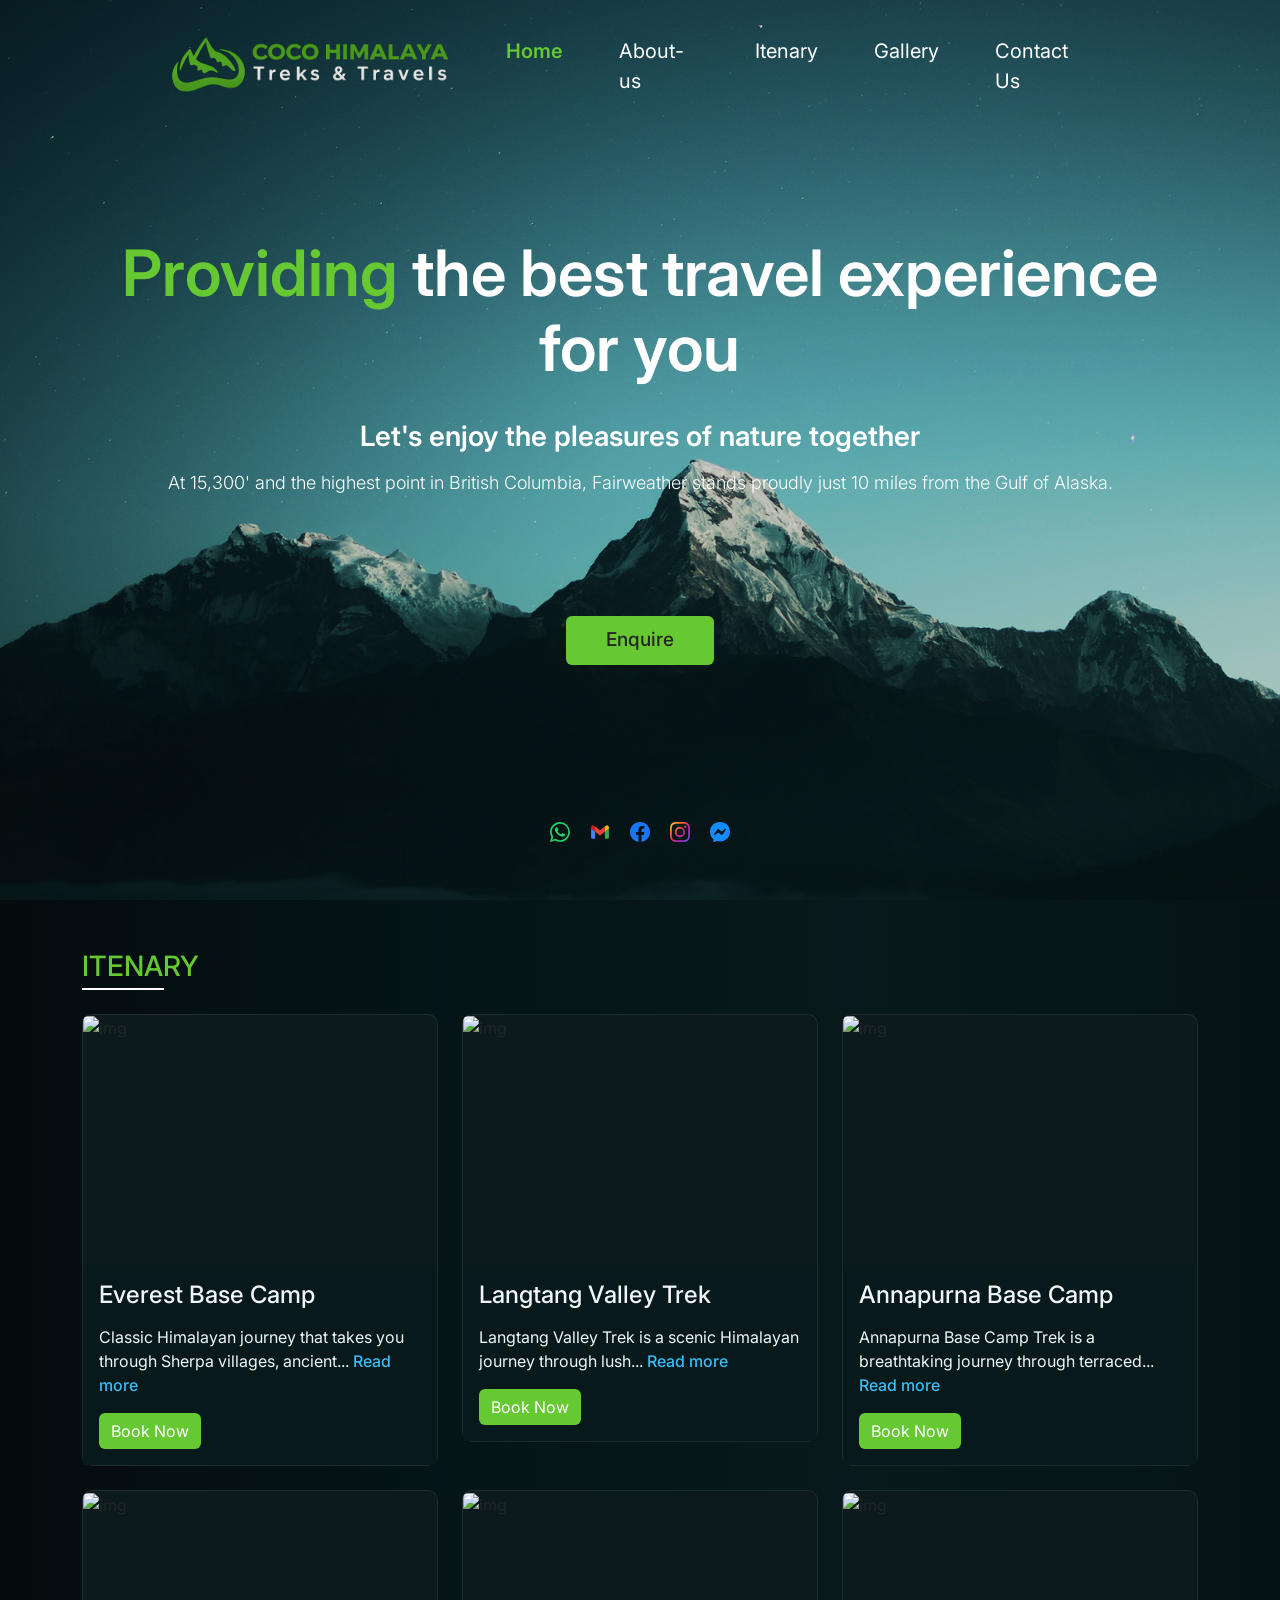
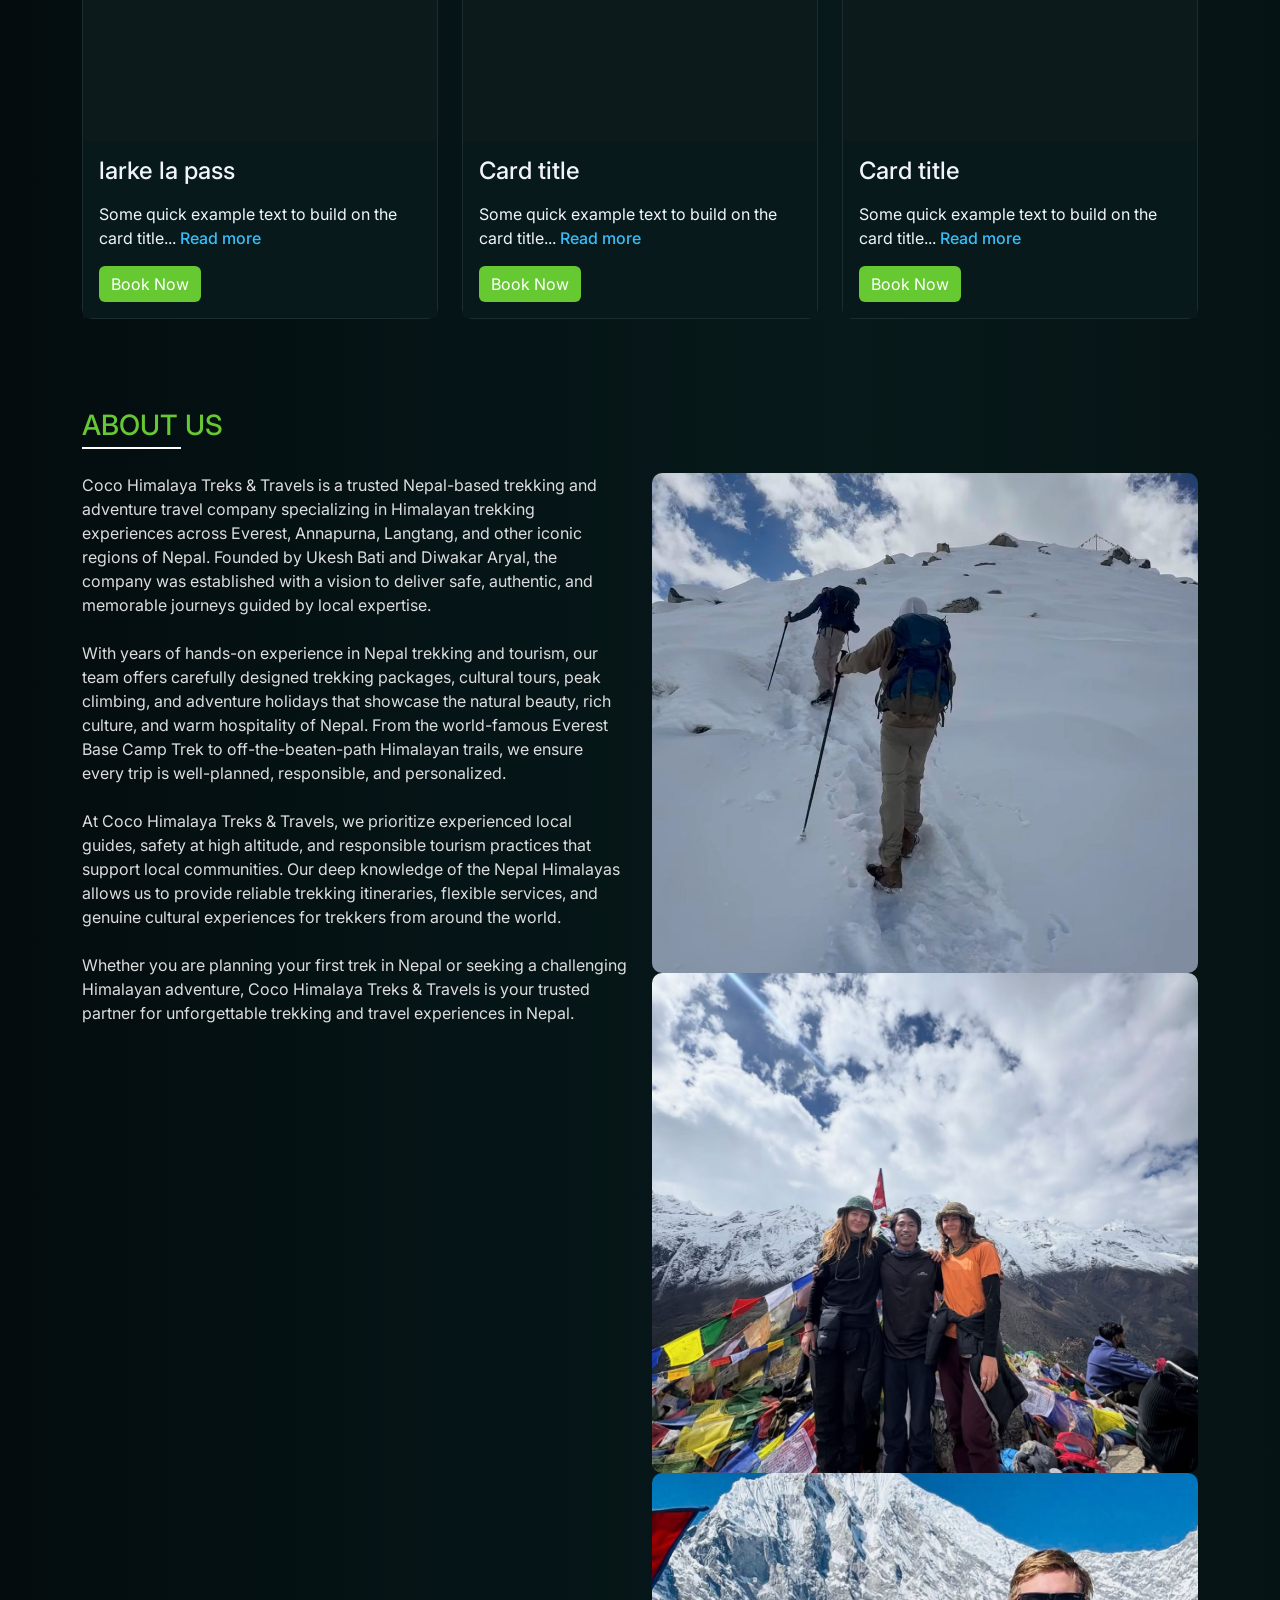
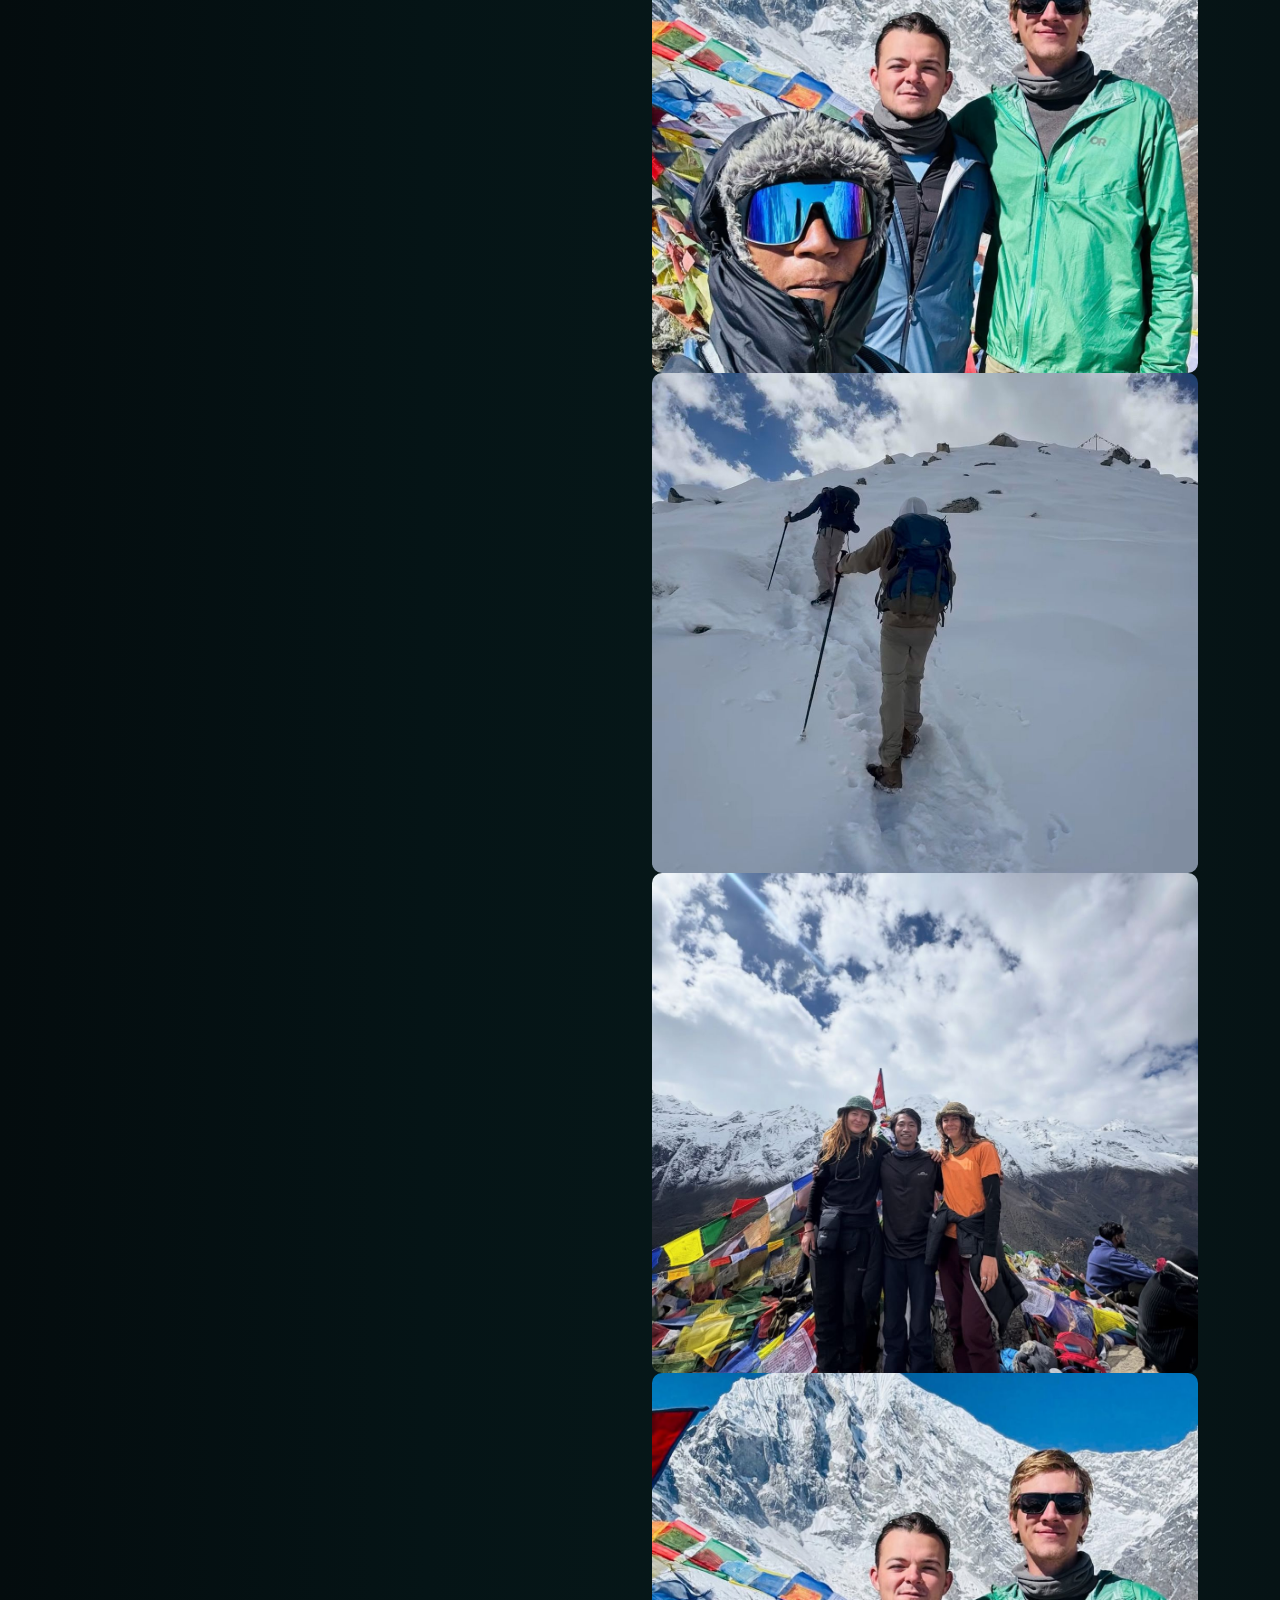
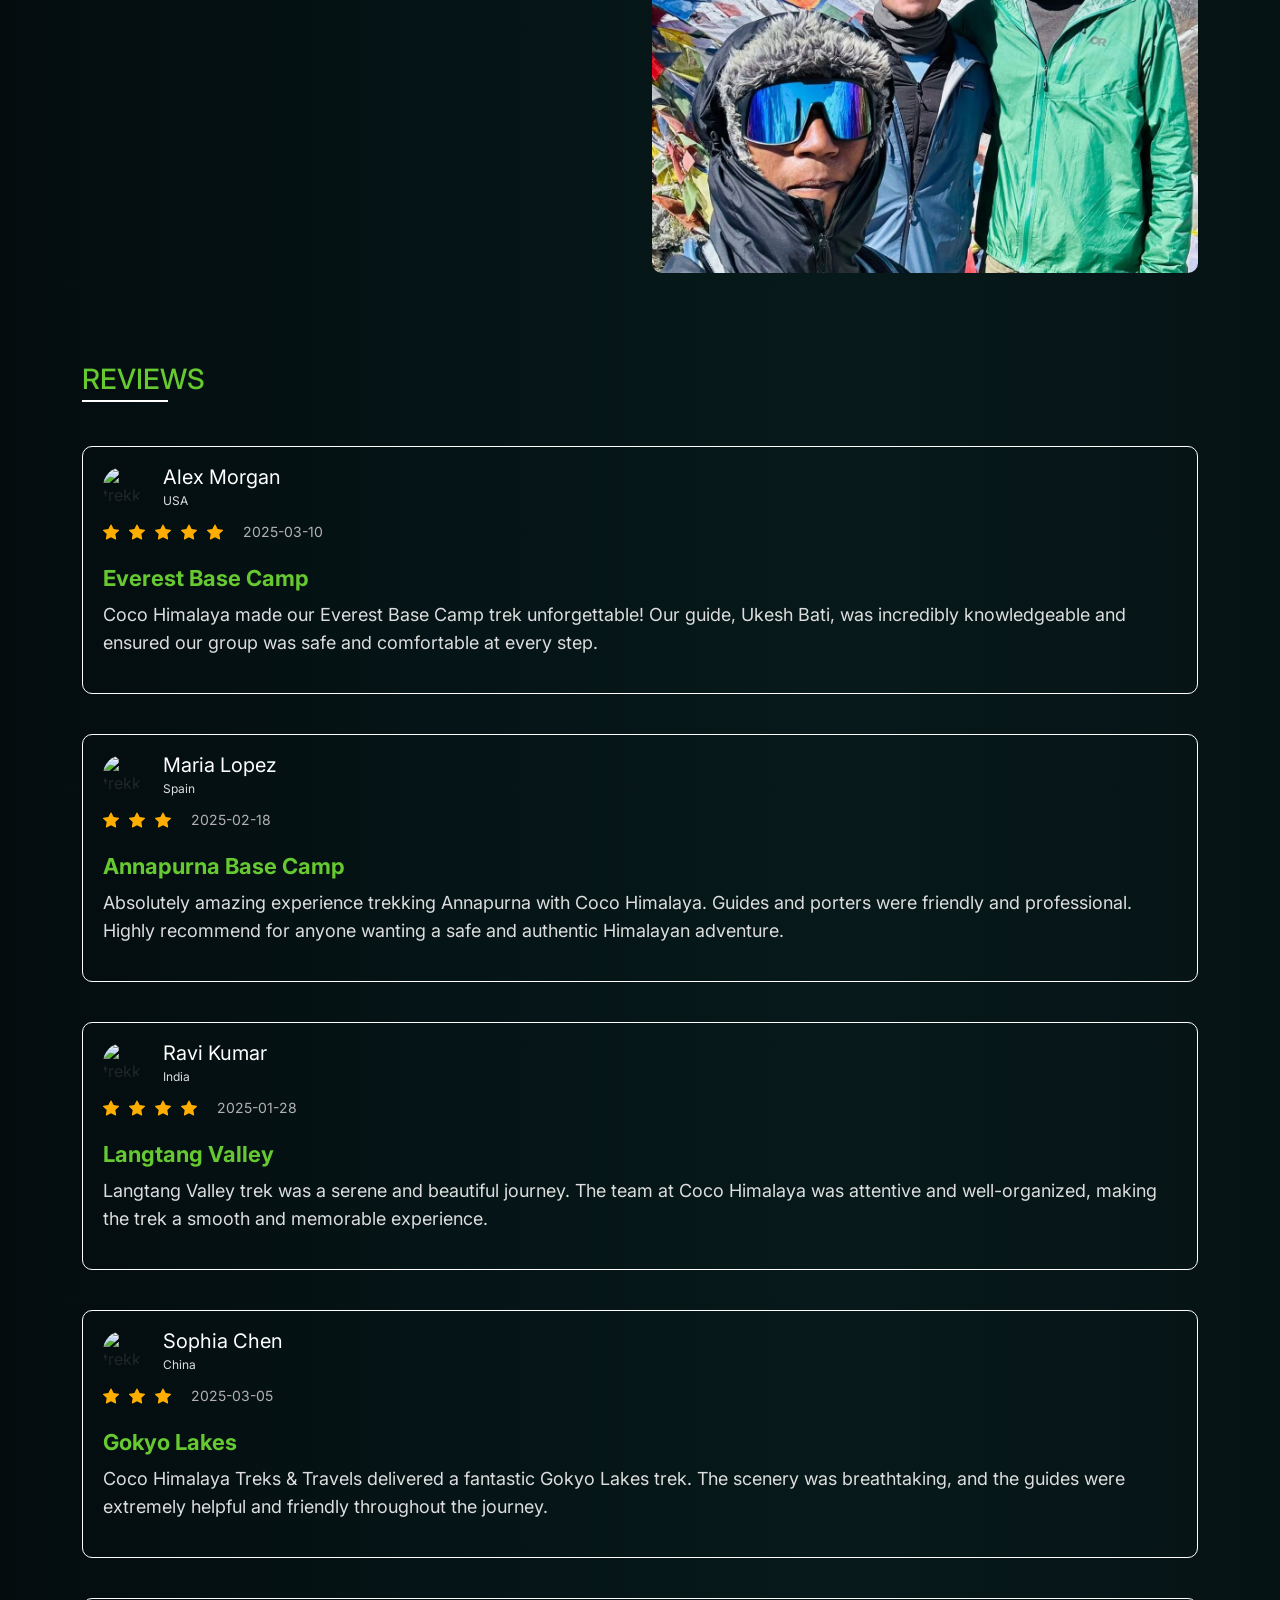
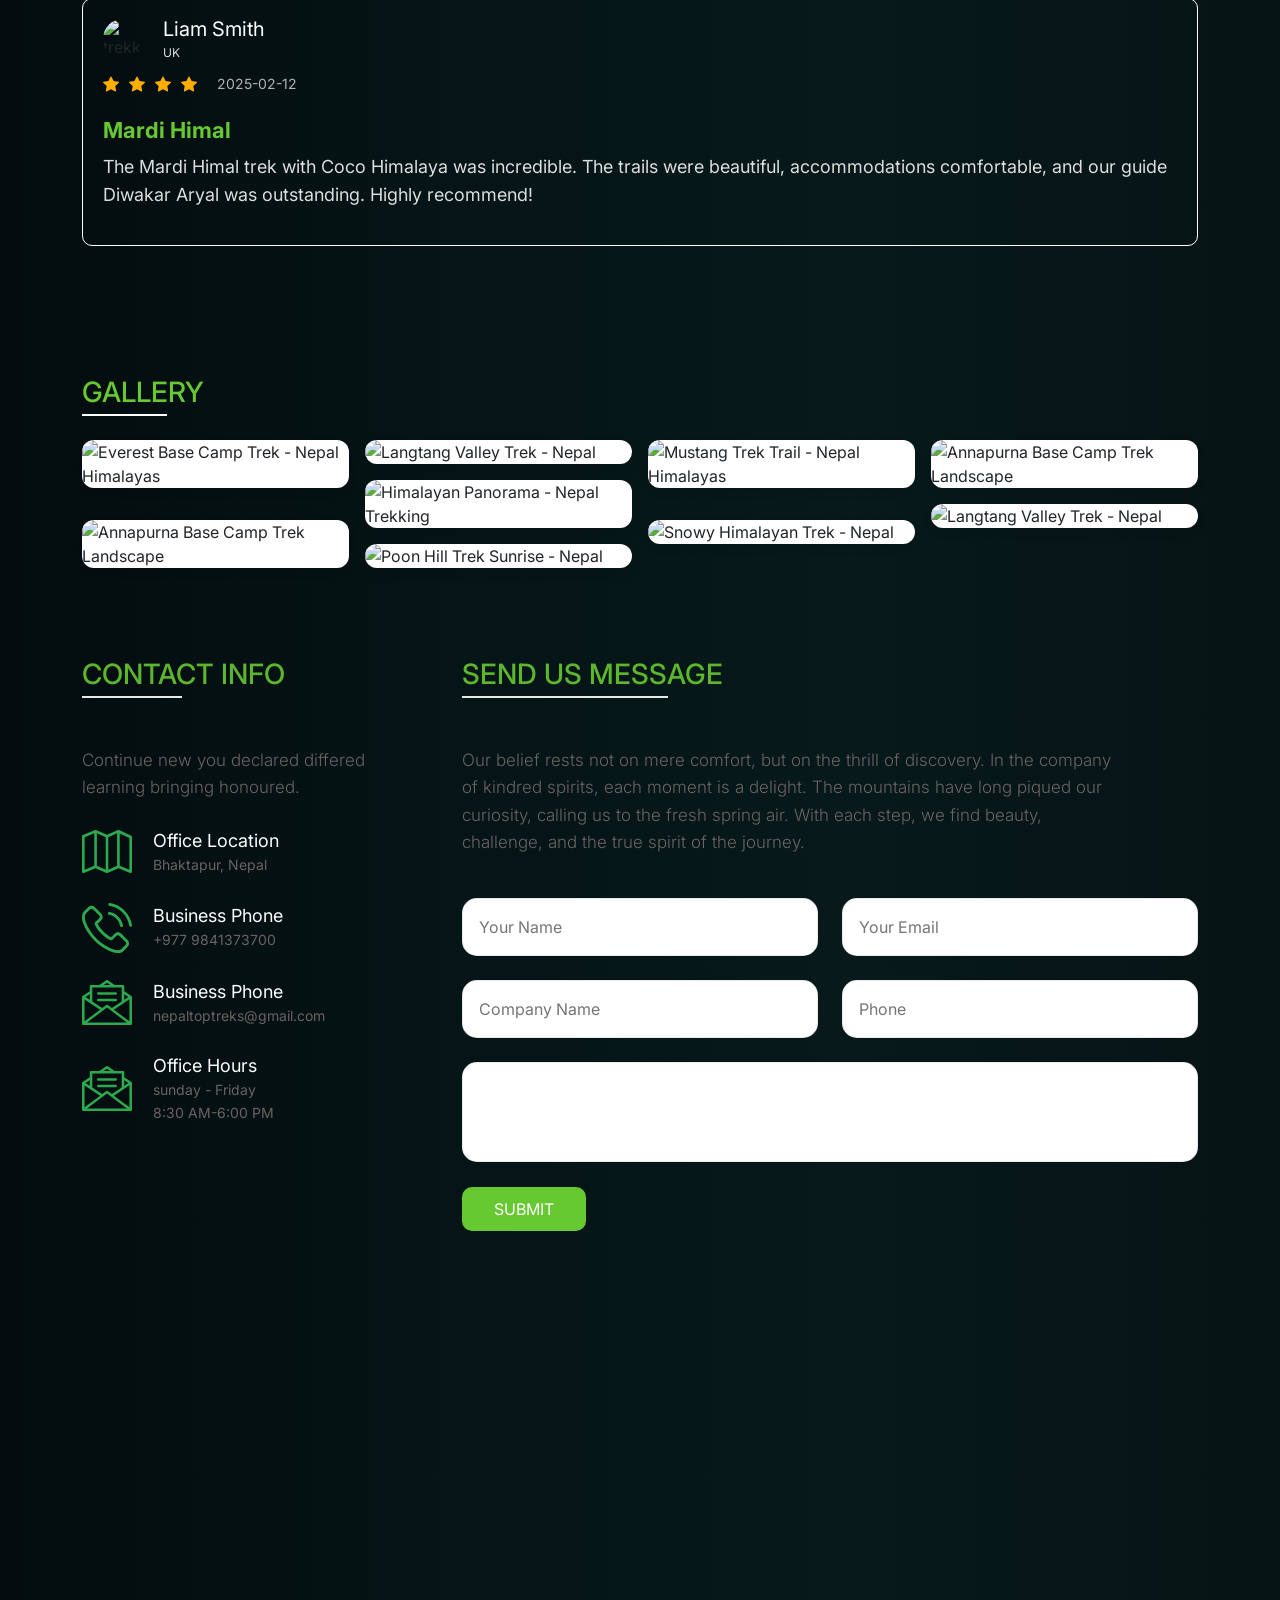
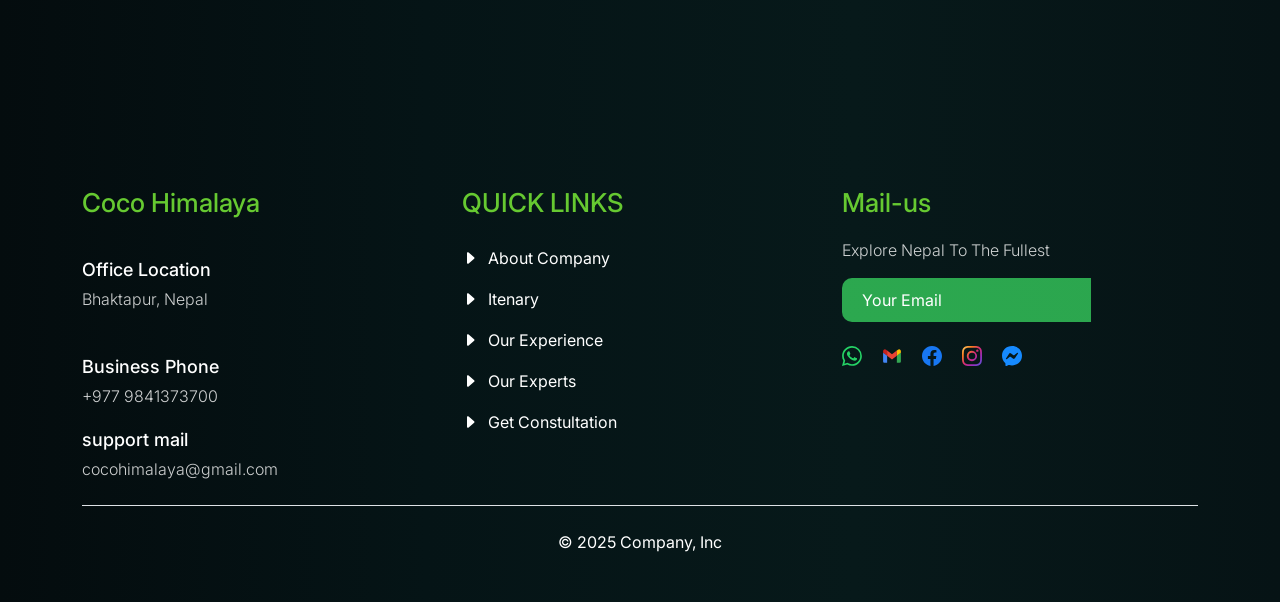
==== commit c61018ac: "new push" ====
--- a/index.html
+++ b/index.html
@@ -87,7 +87,7 @@
                             d="M16 8.049c0-4.446-3.582-8.05-8-8.05C3.58 0-.002 3.603-.002 8.05c0 4.017 2.926 7.347 6.75 7.951v-5.625h-2.03V8.05H6.75V6.275c0-2.017 1.195-3.131 3.022-3.131.876 0 1.791.157 1.791.157v1.98h-1.009c-.993 0-1.303.621-1.303 1.258v1.51h2.218l-.354 2.326H9.25V16c3.824-.604 6.75-3.934 6.75-7.951" />
                     </svg>
                 </a>
-                <a href="#" class="instagram">
+                <a href="https://www.instagram.com/cocohimalayatreksandtour/" class="instagram" target="_blank">
                     <svg xmlns="http://www.w3.org/2000/svg" width="20" height="20" viewBox="0 0 16 16">
                         <defs>
                             <linearGradient id="instagramGradient" x1="0%" y1="0%" x2="100%" y2="100%">
@@ -296,7 +296,6 @@
                 </div>
             </div>
         </section>
-
         <section class="reviews-main-wrapper">
             <div class="container">
                 <h3>Reviews</h3>
@@ -571,15 +570,235 @@
             </div>
 
         </section>
-        <section class="contact-us">
-                contact baki
+        <section class="contact-banner" id="contact-banner">
+            <div class="container">
+                <div class="contact-form">
+                    <div class="row">
+                        <div class="col-lg-4 form-column">
+                            <h3>Contact Info</h3>
+                            <p>Continue new you declared differed learning bringing honoured.</p>
+                            <div class="information-content">
+                                <svg xmlns="http://www.w3.org/2000/svg" xmlns:xlink="http://www.w3.org/1999/xlink"
+                                    width="50px" height="43px" class="svg replaced-svg" viewBox="0 0 43px 50px">
+                                    <path fill-rule="evenodd" fill="#2ca84f"
+                                        d="M48.677,43.006 C48.507,43.006 48.341,42.973 48.179,42.909 L36.446,38.175 L25.461,42.924 L25.388,42.942 C25.271,42.983 25.130,43.006 25.000,43.006 C24.872,43.006 24.743,42.984 24.607,42.939 L24.522,42.921 L24.481,42.900 L13.553,38.175 L1.821,42.910 C1.660,42.973 1.493,43.006 1.327,43.006 C1.062,43.006 0.805,42.925 0.582,42.772 C0.217,42.523 0.000,42.109 0.000,41.667 L0.000,6.257 C0.000,5.707 0.327,5.219 0.835,5.015 L13.185,0.031 L13.251,0.025 C13.343,0.005 13.381,-0.004 13.423,-0.008 L13.590,-0.016 C13.629,-0.016 13.689,-0.014 13.741,-0.008 L13.843,0.006 L13.879,0.023 L13.949,0.044 L13.995,0.044 L14.054,0.070 L14.081,0.075 L25.000,4.804 L35.969,0.059 L36.180,0.009 L36.299,-0.011 C36.330,-0.014 36.384,-0.016 36.432,-0.016 C36.485,-0.016 36.565,-0.016 36.655,0.006 L36.799,0.040 L36.913,0.076 L37.024,0.119 L49.235,5.871 C49.701,6.086 50.000,6.561 50.000,7.080 L50.000,41.667 C50.000,42.107 49.785,42.519 49.425,42.770 C49.193,42.925 48.938,43.006 48.677,43.006 ZM2.655,7.164 L2.655,39.688 L12.245,35.819 L12.245,3.294 L2.655,7.164 ZM37.755,35.819 L47.345,39.688 L47.345,7.931 L37.755,3.417 L37.755,35.819 ZM14.900,35.844 L23.673,39.636 L23.673,7.143 L14.900,3.346 L14.900,35.844 ZM26.327,7.139 L26.327,39.636 L35.100,35.844 L35.100,3.346 L26.327,7.139 Z">
+                                    </path>
+                                </svg>
+                                <div class="information-text">
+                                    <span>Office Location</span>
+                                    <p>Bhaktapur, Nepal</p>
+                                </div>
+                            </div>
+                            <div class="information-content">
+                                <svg xmlns="http://www.w3.org/2000/svg" xmlns:xlink="http://www.w3.org/1999/xlink"
+                                    width="51px" height="51px" class="svg replaced-svg" viewBox="0 0 51px 51px">
+                                    <path fill-rule="evenodd" fill="#2ca84f"
+                                        d="M48.854,24.661 C48.769,24.671 48.695,24.682 48.610,24.682 C47.923,24.682 47.320,24.196 47.204,23.499 C46.368,18.578 44.041,14.089 40.466,10.519 C36.891,6.960 32.396,4.626 27.468,3.792 C26.685,3.655 26.167,2.926 26.294,2.145 C26.431,1.374 27.161,0.845 27.933,0.983 C33.454,1.923 38.478,4.521 42.476,8.513 C46.474,12.505 49.076,17.521 50.017,23.034 C50.155,23.805 49.626,24.544 48.854,24.661 ZM27.542,10.055 C30.894,10.625 33.951,12.209 36.373,14.628 C38.795,17.046 40.382,20.098 40.953,23.446 C41.080,24.228 40.562,24.967 39.779,25.094 C39.694,25.104 39.620,25.115 39.536,25.115 C38.848,25.115 38.245,24.629 38.129,23.932 C37.653,21.165 36.352,18.651 34.342,16.645 C32.333,14.638 29.816,13.329 27.045,12.864 C26.262,12.737 25.754,11.987 25.892,11.216 C26.029,10.445 26.759,9.928 27.542,10.055 ZM18.065,19.465 C17.282,20.257 16.478,21.080 15.611,21.872 C16.256,23.298 17.145,24.703 18.467,26.371 C21.196,29.719 24.041,32.307 27.171,34.292 C27.478,34.482 27.838,34.662 28.219,34.852 C28.483,34.989 28.758,35.127 29.033,35.275 L32.375,31.948 C33.443,30.881 34.692,30.321 35.992,30.321 C37.304,30.321 38.541,30.892 39.567,31.958 L45.374,37.777 C46.442,38.834 47.003,40.090 47.003,41.400 C47.003,42.699 46.453,43.966 45.406,45.054 C44.951,45.529 44.485,45.983 44.031,46.416 C43.364,47.061 42.730,47.663 42.180,48.328 C42.169,48.349 42.148,48.360 42.137,48.381 C40.530,50.123 38.478,51.000 36.035,51.000 C35.823,51.000 35.590,50.989 35.368,50.979 C31.741,50.746 28.493,49.384 26.061,48.233 C19.694,45.160 14.120,40.798 9.487,35.275 C5.669,30.691 3.110,26.414 1.396,21.799 C0.698,19.919 -0.211,17.046 0.042,13.962 C0.212,12.051 0.984,10.403 2.337,9.051 L5.934,5.429 C5.944,5.418 5.944,5.418 5.955,5.408 C7.012,4.394 8.260,3.855 9.551,3.855 C10.841,3.855 12.068,4.394 13.094,5.408 C13.781,6.041 14.448,6.717 15.082,7.372 C15.400,7.710 15.738,8.048 16.066,8.375 L18.953,11.259 C21.175,13.476 21.175,16.349 18.953,18.567 C18.657,18.863 18.361,19.169 18.065,19.465 ZM16.944,13.276 L14.056,10.393 C13.718,10.044 13.380,9.706 13.052,9.368 C12.406,8.703 11.793,8.080 11.148,7.478 C11.137,7.467 11.127,7.457 11.116,7.446 C10.778,7.108 10.238,6.707 9.572,6.707 C9.032,6.707 8.482,6.971 7.964,7.457 L4.358,11.058 C3.480,11.935 3.004,12.959 2.898,14.195 C2.739,16.127 3.099,18.176 4.083,20.806 C5.680,25.115 8.091,29.128 11.698,33.469 C16.066,38.675 21.323,42.783 27.309,45.677 C29.498,46.723 32.417,47.948 35.559,48.148 C35.717,48.159 35.887,48.159 36.045,48.159 C37.695,48.159 38.954,47.620 40.022,46.480 C40.678,45.709 41.376,45.022 42.063,44.367 C42.518,43.924 42.941,43.523 43.354,43.079 C44.433,41.960 44.433,40.851 43.343,39.773 L37.515,33.954 C37.505,33.944 37.505,33.944 37.494,33.933 C37.166,33.574 36.627,33.162 35.971,33.162 C35.305,33.162 34.734,33.595 34.374,33.954 L30.757,37.566 C30.577,37.746 30.027,38.295 29.149,38.295 C28.800,38.295 28.462,38.210 28.102,38.031 C28.060,38.010 28.018,37.978 27.975,37.957 C27.669,37.767 27.309,37.587 26.928,37.397 C26.505,37.186 26.061,36.964 25.627,36.690 C22.232,34.546 19.154,31.747 16.235,28.156 L16.225,28.146 C14.617,26.108 13.559,24.397 12.808,22.580 C12.798,22.548 12.787,22.517 12.777,22.485 C12.586,21.883 12.417,20.996 13.327,20.088 C13.337,20.067 13.358,20.056 13.380,20.035 C14.300,19.211 15.146,18.366 16.034,17.458 C16.341,17.162 16.637,16.856 16.944,16.550 C18.065,15.430 18.065,14.395 16.944,13.276 Z">
+                                    </path>
+                                </svg>
+                                <div class="information-text">
+                                    <span>Business Phone</span>
+                                    <p class="p-dark">+977 9841373700</p>
+
+                                </div>
+                            </div>
+                            <div class="information-content">
+                                <svg xmlns="http://www.w3.org/2000/svg" xmlns:xlink="http://www.w3.org/1999/xlink"
+                                    width="50px" height="45px" class="svg replaced-svg" viewBox="0 0 45px 50px">
+                                    <path fill-rule="evenodd" fill="#2ca84f"
+                                        d="M48.720,44.937 L1.320,45.000 C1.320,45.000 1.319,45.000 1.319,45.000 C0.979,45.000 0.654,44.870 0.414,44.640 C0.174,44.409 0.039,44.095 0.038,43.768 L-0.000,17.027 C-0.000,17.020 0.002,17.013 0.002,17.006 C0.008,16.621 0.199,16.244 0.553,16.009 L7.745,11.220 L7.745,6.142 C7.745,5.461 8.319,4.909 9.026,4.909 L17.224,4.909 L24.275,0.214 C24.714,-0.079 25.296,-0.077 25.734,0.216 L32.740,4.909 L40.974,4.909 C41.681,4.909 42.254,5.461 42.254,6.142 L42.254,11.280 L49.411,16.074 C49.667,16.245 49.838,16.490 49.915,16.759 C49.944,16.822 49.961,16.931 49.961,17.003 L49.999,43.702 C50.000,44.383 49.427,44.936 48.720,44.937 ZM44.900,42.475 L25.019,27.618 L5.066,42.528 L44.900,42.475 ZM7.745,14.219 L3.532,17.024 L7.745,19.830 L7.745,14.219 ZM2.564,19.380 L2.595,41.252 L18.059,29.697 L2.564,19.380 ZM25.001,2.730 L21.729,4.909 L28.254,4.909 L25.001,2.730 ZM39.693,7.376 L10.306,7.376 L10.306,21.535 L20.182,28.110 L24.234,25.082 C24.701,24.734 25.336,24.746 25.786,25.070 C25.792,25.075 25.797,25.078 25.804,25.082 L29.826,28.089 L39.693,21.480 L39.693,7.376 ZM42.254,14.285 L42.254,19.765 L46.345,17.025 L42.254,14.285 ZM47.403,19.321 L31.947,29.673 L47.435,41.247 L47.403,19.321 ZM15.051,19.958 C15.051,19.277 15.624,18.724 16.331,18.724 L33.668,18.724 C34.375,18.724 34.949,19.277 34.949,19.958 C34.949,20.639 34.375,21.192 33.668,21.192 L16.331,21.192 C15.624,21.192 15.051,20.639 15.051,19.958 ZM33.668,14.777 L16.331,14.777 C15.624,14.777 15.051,14.225 15.051,13.544 C15.051,12.862 15.624,12.310 16.331,12.310 L33.668,12.310 C34.375,12.310 34.949,12.862 34.949,13.544 C34.949,14.225 34.375,14.777 33.668,14.777 Z">
+                                    </path>
+                                </svg>
+                                <div class="information-text">
+                                    <span>Business Phone</span>
+                                    <p>nepaltoptreks@gmail.com</p>
+                                </div>
+                            </div>
+                            <div class="information-content">
+                                <svg xmlns="http://www.w3.org/2000/svg" xmlns:xlink="http://www.w3.org/1999/xlink"
+                                    width="50px" height="45px" class="svg replaced-svg" viewBox="0 0 45px 50px">
+                                    <path fill-rule="evenodd" fill="#2ca84f"
+                                        d="M48.720,44.937 L1.320,45.000 C1.320,45.000 1.319,45.000 1.319,45.000 C0.979,45.000 0.654,44.870 0.414,44.640 C0.174,44.409 0.039,44.095 0.038,43.768 L-0.000,17.027 C-0.000,17.020 0.002,17.013 0.002,17.006 C0.008,16.621 0.199,16.244 0.553,16.009 L7.745,11.220 L7.745,6.142 C7.745,5.461 8.319,4.909 9.026,4.909 L17.224,4.909 L24.275,0.214 C24.714,-0.079 25.296,-0.077 25.734,0.216 L32.740,4.909 L40.974,4.909 C41.681,4.909 42.254,5.461 42.254,6.142 L42.254,11.280 L49.411,16.074 C49.667,16.245 49.838,16.490 49.915,16.759 C49.944,16.822 49.961,16.931 49.961,17.003 L49.999,43.702 C50.000,44.383 49.427,44.936 48.720,44.937 ZM44.900,42.475 L25.019,27.618 L5.066,42.528 L44.900,42.475 ZM7.745,14.219 L3.532,17.024 L7.745,19.830 L7.745,14.219 ZM2.564,19.380 L2.595,41.252 L18.059,29.697 L2.564,19.380 ZM25.001,2.730 L21.729,4.909 L28.254,4.909 L25.001,2.730 ZM39.693,7.376 L10.306,7.376 L10.306,21.535 L20.182,28.110 L24.234,25.082 C24.701,24.734 25.336,24.746 25.786,25.070 C25.792,25.075 25.797,25.078 25.804,25.082 L29.826,28.089 L39.693,21.480 L39.693,7.376 ZM42.254,14.285 L42.254,19.765 L46.345,17.025 L42.254,14.285 ZM47.403,19.321 L31.947,29.673 L47.435,41.247 L47.403,19.321 ZM15.051,19.958 C15.051,19.277 15.624,18.724 16.331,18.724 L33.668,18.724 C34.375,18.724 34.949,19.277 34.949,19.958 C34.949,20.639 34.375,21.192 33.668,21.192 L16.331,21.192 C15.624,21.192 15.051,20.639 15.051,19.958 ZM33.668,14.777 L16.331,14.777 C15.624,14.777 15.051,14.225 15.051,13.544 C15.051,12.862 15.624,12.310 16.331,12.310 L33.668,12.310 C34.375,12.310 34.949,12.862 34.949,13.544 C34.949,14.225 34.375,14.777 33.668,14.777 Z">
+                                    </path>
+                                </svg>
+                                <div class="information-text">
+                                    <span>Office Hours</span>
+                                    <p>sunday - Friday</p>
+                                    <p>8:30 AM-6:00 PM</p>
+                                </div>
+                            </div>
+                        </div>
+                        <div class="col-lg-8 form-column">
+                            <h3>Send Us Message</h3>
+                            <p>Our belief rests not on mere comfort, but on the thrill of discovery. In the company of
+                                kindred spirits, each moment is a delight. The mountains have long piqued our curiosity,
+                                calling us to the fresh spring air. With each step, we find beauty, challenge, and the
+                                true spirit of the journey.</p>
+                            <div class="container overflow-hidden mt-3 p-0">
+                                <div class="row gy-4">
+                                    <div class="col-lg-6">
+                                        <input type="text" class="p-3" placeholder="Your Name">
+                                    </div>
+                                    <div class="col-lg-6">
+                                        <input type="text" class="p-3" placeholder="Your Email">
+                                    </div>
+                                    <div class="col-lg-6">
+                                        <input type="text" class="p-3" placeholder="Company Name">
+                                    </div>
+                                    <div class="col-lg-6">
+                                        <input type="text" class="p-3" placeholder="Phone">
+                                    </div>
+                                    <div class="col-12">
+                                        <input type="text" class="p-3 text-area">
+                                    </div>
+                                </div>
+                            </div>
+                            <a href="#"><button class="main-button">SUBMIT</button></a>
+
+                        </div>
+                    </div>
+                </div>
+            </div>
+            <div class="container-fluid pt-5 map">
+                <iframe
+                    src="https://www.google.com/maps/embed?pb=!1m14!1m12!1m3!1d428.21222198341536!2d85.4229798550689!3d27.660938904782903!2m3!1f0!2f0!3f0!3m2!1i1024!2i768!4f13.1!5e1!3m2!1sen!2snp!4v1754633088114!5m2!1sen!2snp"
+                    width="600" height="450" style="border:0;" allowfullscreen="" loading="lazy"
+                    referrerpolicy="no-referrer-when-downgrade"></iframe>
+            </div>
         </section>
-        <footer>
-            footer baki
-        </footer>
     </main>
     <footer>
-
+        <div class="container pt-5">
+            <div class="row pb-4">
+                <div class="col-lg-4">
+                    <div class="column-footer1">
+                        <div class="pb-3 span-header">Coco Himalaya</div>
+                        <div class="content-text pb-4">
+                            <p class="mb-1">Office Location</p>
+                            <span>Bhaktapur, Nepal</span>
+                        </div>
+                        <div class="content-text">
+                            <p class="mb-1">Business Phone</p>
+                            <span>+977 9841373700</span>
+
+                        </div>
+                        <div class="content-text">
+                            <p class="mb-1">support mail</p>
+                            <span>cocohimalaya@gmail.com</span>
+
+                        </div>
+                    </div>
+                </div>
+
+                <div class="col-lg-4">
+                    <div class="column-footer3">
+                        <div class="pb-3 span-header">QUICK LINKS</div>
+                        <ul class="menu mt-2">
+                            <li><svg xmlns="http://www.w3.org/2000/svg" width="16" height="16" fill="currentColor"
+                                    class="bi bi-caret-right-fill" viewBox="0 0 16 16">
+                                    <path
+                                        d="m12.14 8.753-5.482 4.796c-.646.566-1.658.106-1.658-.753V3.204a1 1 0 0 1 1.659-.753l5.48 4.796a1 1 0 0 1 0 1.506z" />
+                                </svg><a href="#about">About Company</a></li>
+                            <li><svg xmlns="http://www.w3.org/2000/svg" width="16" height="16" fill="currentColor"
+                                    class="bi bi-caret-right-fill" viewBox="0 0 16 16">
+                                    <path
+                                        d="m12.14 8.753-5.482 4.796c-.646.566-1.658.106-1.658-.753V3.204a1 1 0 0 1 1.659-.753l5.48 4.796a1 1 0 0 1 0 1.506z" />
+                                </svg><a href="#gallery" target="_blank">Itenary</a></li>
+                            <li><svg xmlns="http://www.w3.org/2000/svg" width="16" height="16" fill="currentColor"
+                                    class="bi bi-caret-right-fill" viewBox="0 0 16 16">
+                                    <path
+                                        d="m12.14 8.753-5.482 4.796c-.646.566-1.658.106-1.658-.753V3.204a1 1 0 0 1 1.659-.753l5.48 4.796a1 1 0 0 1 0 1.506z" />
+                                </svg><a href="#experience">Our Experience</a></li>
+                            <li><svg xmlns="http://www.w3.org/2000/svg" width="16" height="16" fill="currentColor"
+                                    class="bi bi-caret-right-fill" viewBox="0 0 16 16">
+                                    <path
+                                        d="m12.14 8.753-5.482 4.796c-.646.566-1.658.106-1.658-.753V3.204a1 1 0 0 1 1.659-.753l5.48 4.796a1 1 0 0 1 0 1.506z" />
+                                </svg><a href="#photo-gallery">Our Experts</a></li>
+                            <li><svg xmlns="http://www.w3.org/2000/svg" width="16" height="16" fill="currentColor"
+                                    class="bi bi-caret-right-fill" viewBox="0 0 16 16">
+                                    <path
+                                        d="m12.14 8.753-5.482 4.796c-.646.566-1.658.106-1.658-.753V3.204a1 1 0 0 1 1.659-.753l5.48 4.796a1 1 0 0 1 0 1.506z" />
+                                </svg><a href="https://wa.me/9779841373700" target="_blank">Get Constultation</a></li>
+
+
+                        </ul>
+                    </div>
+                </div>
+                <div class="col-lg-4">
+                    <div class="column-footer4">
+                        <div class="pb-3 span-header">Mail-us</div>
+                        <P>Explore Nepal To The Fullest</P>
+                        <div class="input-email mt-3">
+                            <input type="text" placeholder="Your Email">
+
+                        </div>
+                        <div class="social-media-links">
+                            <a href="#" class="Whatsapp">
+                                <svg xmlns="http://www.w3.org/2000/svg" width="20" height="20" fill="#25D366"
+                                    class="bi bi-whatsapp" viewBox="0 0 16 16">
+                                    <path
+                                        d="M13.601 2.326A7.85 7.85 0 0 0 7.994 0C3.627 0 .068 3.558.064 7.926c0 1.399.366 2.76 1.057 3.965L0 16l4.204-1.102a7.9 7.9 0 0 0 3.79.965h.004c4.368 0 7.926-3.558 7.93-7.93A7.9 7.9 0 0 0 13.6 2.326zM7.994 14.521a6.6 6.6 0 0 1-3.356-.92l-.24-.144-2.494.654.666-2.433-.156-.251a6.56 6.56 0 0 1-1.007-3.505c0-3.626 2.957-6.584 6.591-6.584a6.56 6.56 0 0 1 4.66 1.931 6.56 6.56 0 0 1 1.928 4.66c-.004 3.639-2.961 6.592-6.592 6.592m3.615-4.934c-.197-.099-1.17-.578-1.353-.646-.182-.065-.315-.099-.445.099-.133.197-.513.646-.627.775-.114.133-.232.148-.43.05-.197-.1-.836-.308-1.592-.985-.59-.525-.985-1.175-1.103-1.372-.114-.198-.011-.304.088-.403.087-.088.197-.232.296-.346.1-.114.133-.198.198-.33.065-.134.034-.248-.015-.347-.05-.099-.445-1.076-.612-1.47-.16-.389-.323-.335-.445-.34-.114-.007-.247-.007-.38-.007a.73.73 0 0 0-.529.247c-.182.198-.691.677-.691 1.654s.71 1.916.81 2.049c.098.133 1.394 2.132 3.383 2.992.47.205.84.326 1.129.418.475.152.904.129 1.246.08.38-.058 1.171-.48 1.338-.943.164-.464.164-.86.114-.943-.049-.084-.182-.133-.38-.232">
+                                    </path>
+                                </svg>
+                            </a>
+                            <a href="#" class="Email">
+                                <svg xmlns="http://www.w3.org/2000/svg" viewBox="0 0 150 150" width="20" height="20">
+                                    <path fill="none" d="M0,.2H150v150H0Z" transform="translate(0 -0.2)"></path>
+                                    <path fill="#34a853"
+                                        d="M111.34,125.06h21.23a9.09,9.09,0,0,0,9.1-9.1V50.75L111.34,71.31Z"
+                                        transform="translate(0 -0.2)"></path>
+                                    <path fill="#fbbc04"
+                                        d="M109.34,35.57l2,37.93,30.33-22.75V38.62A13.65,13.65,0,0,0,119.83,27.7Z"
+                                        transform="translate(0 -0.2)"></path>
+                                    <path fill="#c5221f"
+                                        d="M8.21,38.62V50.75L38.43,76l1.93-40.54L30.05,27.7A13.65,13.65,0,0,0,8.21,38.62Z"
+                                        transform="translate(0 -0.2)"></path>
+                                    <path fill="#4285f4"
+                                        d="M17.31,125.06H38.54V73.5L8.21,50.75V116A9.1,9.1,0,0,0,17.31,125.06Z"
+                                        transform="translate(0 -0.2)"></path>
+                                    <path fill="#ea4335" d="M38.54,73.5V34.07l36.4,27.29,36.4-27.29V73.5l-36.4,27.29Z"
+                                        transform="translate(0 -0.2)"></path>
+                                </svg>
+
+                            </a>
+                            <a href="#" class="facebook">
+                                <svg xmlns="http://www.w3.org/2000/svg" width="20" height="20" fill="#1877F2"
+                                    class="bi bi-facebook" viewBox="0 0 16 16">
+                                    <path
+                                        d="M16 8.049c0-4.446-3.582-8.05-8-8.05C3.58 0-.002 3.603-.002 8.05c0 4.017 2.926 7.347 6.75 7.951v-5.625h-2.03V8.05H6.75V6.275c0-2.017 1.195-3.131 3.022-3.131.876 0 1.791.157 1.791.157v1.98h-1.009c-.993 0-1.303.621-1.303 1.258v1.51h2.218l-.354 2.326H9.25V16c3.824-.604 6.75-3.934 6.75-7.951">
+                                    </path>
+                                </svg>
+                            </a>
+                            <a href="#" class="instagram">
+                                <svg xmlns="http://www.w3.org/2000/svg" width="20" height="20" viewBox="0 0 16 16">
+                                    <defs>
+                                        <linearGradient id="instagramGradient" x1="0%" y1="0%" x2="100%" y2="100%">
+                                            <stop offset="0%" stop-color="#FEDA75"></stop>
+                                            <stop offset="25%" stop-color="#FA7E1E"></stop>
+                                            <stop offset="50%" stop-color="#D62976"></stop>
+                                            <stop offset="75%" stop-color="#962FBF"></stop>
+                                            <stop offset="100%" stop-color="#4F5BD5"></stop>
+                                        </linearGradient>
+                                    </defs>
+                                    <path fill="url(#instagramGradient)"
+                                        d="M8 0C5.829 0 5.556.01 4.703.048 3.85.088 3.269.222 2.76.42a3.9 3.9 0 0 0-1.417.923A3.9 3.9 0 0 0 .42 2.76C.222 3.268.087 3.85.048 4.7.01 5.555 0 5.827 0 8.001c0 2.172.01 2.444.048 3.297.04.852.174 1.433.372 1.942.205.526.478.972.923 1.417.444.445.89.719 1.416.923.51.198 1.09.333 1.942.372C5.555 15.99 5.827 16 8 16s2.444-.01 3.298-.048c.851-.04 1.434-.174 1.943-.372a3.9 3.9 0 0 0 1.416-.923c.445-.445.718-.891.923-1.417.197-.509.332-1.09.372-1.942C15.99 10.445 16 10.173 16 8s-.01-2.445-.048-3.299c-.04-.851-.175-1.433-.372-1.941a3.9 3.9 0 0 0-.923-1.417A3.9 3.9 0 0 0 13.24.42c-.51-.198-1.092-.333-1.943-.372C10.443.01 10.172 0 7.998 0zm-.717 1.442h.718c2.136 0 2.389.007 3.232.046.78.035 1.204.166 1.486.275.373.145.64.319.92.599s.453.546.598.92c.11.281.24.705.275 1.485.039.843.047 1.096.047 3.231s-.008 2.389-.047 3.232c-.035.78-.166 1.203-.275 1.485a2.5 2.5 0 0 1-.599.919c-.28.28-.546.453-.92.598-.28.11-.704.24-1.485.276-.843.038-1.096.047-3.232.047s-2.39-.009-3.233-.047c-.78-.036-1.203-.166-1.485-.276a2.5 2.5 0 0 1-.92-.598 2.5 2.5 0 0 1-.6-.92c-.109-.281-.24-.705-.275-1.485-.038-.843-.046-1.096-.046-3.233s.008-2.388.046-3.231c.036-.78.166-1.204.276-1.486.145-.373.319-.64.599-.92s.546-.453.92-.598c.282-.11.705-.24 1.485-.276.738-.034 1.024-.044 2.515-.045zm4.988 1.328a.96.96 0 1 0 0 1.92.96.96 0 0 0 0-1.92m-4.27 1.122a4.109 4.109 0 1 0 0 8.217 4.109 4.109 0 0 0 0-8.217m0 1.441a2.667 2.667 0 1 1 0 5.334 2.667 2.667 0 0 1 0-5.334">
+                                    </path>
+                                </svg>
+                            </a>
+                            <a href="#">
+                                <svg xmlns="http://www.w    3.org/2000/svg" width="20" height="20" fill="#168AFF"
+                                    class="bi bi-messenger" viewBox="0 0 16 16">
+                                    <path
+                                        d="M0 7.76C0 3.301 3.493 0 8 0s8 3.301 8 7.76-3.493 7.76-8 7.76c-.81 0-1.586-.107-2.316-.307a.64.64 0 0 0-.427.03l-1.588.702a.64.64 0 0 1-.898-.566l-.044-1.423a.64.64 0 0 0-.215-.456C.956 12.108 0 10.092 0 7.76m5.546-1.459-2.35 3.728c-.225.358.214.761.551.506l2.525-1.916a.48.48 0 0 1 .578-.002l1.869 1.402a1.2 1.2 0 0 0 1.735-.32l2.35-3.728c.226-.358-.214-.761-.551-.506L9.728 7.381a.48.48 0 0 1-.578.002L7.281 5.98a1.2 1.2 0 0 0-1.735.32z">
+                                    </path>
+                                </svg>
+                            </a>
+                        </div>
+                    </div>
+                </div>
+            </div>
+            <p class="text-center border-top pt-4    pb-5">© 2025 Company, Inc</p>
+        </div>
     </footer>
 </body>
 <script src="assets/javascript/bootstrap.bundle.min.js"></script>
--- a/assets/css/style.min.css
+++ b/assets/css/style.min.css
@@ -1 +1 @@
-@import"https://fonts.googleapis.com/css2?family=Inter:ital,opsz,wght@0,14..32,100..900;1,14..32,100..900&display=swap";body{font-family:"Inter",sans-serif}figure{margin:0}figure img{width:100%;height:100%;object-fit:cover}a{text-decoration:none}h3{display:inline-block;font-size:28px;color:#66c931;margin-bottom:0;padding:10px 0 30px 0;position:relative;text-transform:uppercase}h3::before{content:"";position:absolute;bottom:24px;left:0;width:70%;height:2px;background-color:#fff}header{padding:20px 150px;position:absolute;top:0;left:0;width:100%}header figure{width:300px;height:60px}header .navbar-nav{margin-left:40px}header .whatsapp-icon svg{margin-left:20px}header .nav-link{font-size:20px;color:#fff}header .nav-link:hover{color:#66c931}header .nav-link.active{color:#66c931 !important;font-weight:600}header .nav-item{padding:0 20px}@media screen and (max-width: 992px){header{padding:20px 0}}.homepage{width:100%;height:100vh;background-image:url("/assets/images/Mountain.png");background-position:center;background-repeat:no-repeat;background-size:cover;position:relative;display:flex;flex-direction:column;align-items:center;justify-content:center}.homepage header{position:absolute;top:0;left:0;width:100%}.homepage .homepage-content{display:flex;flex-direction:column;align-items:center;justify-content:center}.homepage .homepage-content h1{width:90%;font-size:64px;line-height:75px;letter-spacing:5%;font-weight:600;text-align:center;margin-bottom:35px;color:#fff}.homepage .homepage-content h1 span{color:#66c931}.homepage .homepage-content p{font-size:28px;color:#fff;font-weight:600;line-height:33px;text-align:center}.homepage .homepage-content .span{color:#fff;font-size:18px;font-weight:300;text-align:center}.homepage .homepage-content button{padding:10px 40px;border:none;background-color:#66c931;margin-top:120px;border-radius:6px;color:#252323;font-size:19px;font-weight:500}.homepage .social-media-links{display:flex;align-items:center;justify-content:center;column-gap:20px;position:absolute;top:90%;left:50%;transform:translate(-50%, -50%)}.itenary-main-wrapper{background:#040c0e;background:linear-gradient(to right, #040c0e, #051416, #07191a, #061315);padding:40px 0}.itenary-main-wrapper .itenary-wrapper .card{width:100%;border-radius:10px;background:#0c1a1c;border:1px solid hsla(0,0%,100%,.08);backdrop-filter:blur(6px)}.itenary-main-wrapper .itenary-wrapper .card figure{height:250px}.itenary-main-wrapper .itenary-wrapper .card figure img{border:none}.itenary-main-wrapper .itenary-wrapper .card .card-body{background:rgba(7,25,26,.9);color:#f1f5f9}.itenary-main-wrapper .itenary-wrapper .card .card-body h5{font-size:24px;margin-bottom:16px}.itenary-main-wrapper .itenary-wrapper .card .card-body .btn{background-color:#66c931;border:none}.itenary-main-wrapper .itenary-wrapper .card .card-body .read-toggle{color:#38bdf8;font-weight:500;text-decoration:none}.itenary-main-wrapper .itenary-wrapper .card .card-body .read-toggle:hover{text-decoration:underline}.about-us{background:#040c0e;background:linear-gradient(to right, #040c0e, #051416, #07191a, #061315);padding:40px 0}.about-us .about-description{color:#ddd}.about-us .about-image-wrapper figure{border-radius:10px;height:500px;overflow:hidden}.reviews-main-wrapper{background:#040c0e;background:linear-gradient(to right, #040c0e, #051416, #07191a, #061315);padding:40px 0}.reviews-main-wrapper .review-wrap{padding:20px;border-radius:10px;border:1px solid #fff;margin-top:20px;margin-bottom:40px}.reviews-main-wrapper .review-wrap .trekker-info{display:flex;column-gap:20px;align-items:start}.reviews-main-wrapper .review-wrap .trekker-info figure{width:40px;height:40px;border-radius:50%;overflow:hidden}.reviews-main-wrapper .review-wrap .trekker-info .trekker-name p{margin-bottom:0;color:#fff;font-size:20px;line-height:20px}.reviews-main-wrapper .review-wrap .trekker-info .trekker-name span{color:#ddd;font-size:12px}.reviews-main-wrapper .review-wrap .rating-wrapper{display:flex;column-gap:20px;align-items:center;padding:10px 0 20px 0}.reviews-main-wrapper .review-wrap .rating-wrapper .star-wrap{display:flex;align-items:center;column-gap:10px}.reviews-main-wrapper .review-wrap .rating-wrapper .star-wrap svg{color:#ffae00}.reviews-main-wrapper .review-wrap .rating-wrapper .date-wrap{color:#b4b1b1;font-size:14px}.reviews-main-wrapper .review-wrap .trek-name p{font-size:22px;color:#ddd;font-weight:700;color:#66c931;margin-bottom:6px}.reviews-main-wrapper .review-wrap .review-desc{font-size:18px;line-height:28px;color:#ddd}.gallery-wrapper{background:#040c0e;background:linear-gradient(to right, #040c0e, #051416, #07191a, #061315);padding:40px 0}.gallery{column-count:4;column-gap:16px}@media(max-width: 1200px){.gallery{column-count:3}}@media(max-width: 768px){.gallery{column-count:2}}@media(max-width: 480px){.gallery{column-count:1}}.gallery-item{break-inside:avoid;margin-bottom:16px;background:#fff;border-radius:12px;overflow:hidden;box-shadow:0 4px 10px rgba(0,0,0,.08);cursor:pointer;transition:transform .2s ease,box-shadow .2s ease}.gallery-item img{width:100%;display:block}.caption{padding:10px 12px;font-size:14px;color:#333}/*# sourceMappingURL=style.min.css.map */
+@import"https://fonts.googleapis.com/css2?family=Inter:ital,opsz,wght@0,14..32,100..900;1,14..32,100..900&display=swap";body{font-family:"Inter",sans-serif}figure{margin:0}figure img{width:100%;height:100%;object-fit:cover}a{text-decoration:none}h3{display:inline-block;font-size:28px;color:#66c931;margin-bottom:0;padding:10px 0 30px 0;position:relative;text-transform:uppercase}h3::before{content:"";position:absolute;bottom:24px;left:0;width:70%;height:2px;background-color:#fff}.social-media-links{display:flex;align-items:center;column-gap:20px;margin-top:20px}header{padding:20px 150px;position:absolute;top:0;left:0;width:100%}header figure{width:300px;height:60px}header .navbar-nav{margin-left:40px}header .whatsapp-icon svg{margin-left:20px}header .nav-link{font-size:20px;color:#fff}header .nav-link:hover{color:#66c931}header .nav-link.active{color:#66c931 !important;font-weight:600}header .nav-item{padding:0 20px}@media screen and (max-width: 992px){header{padding:20px 0}}footer{background:#040c0e;background:linear-gradient(to right, #040c0e, #051416, #07191a, #061315);color:#fff}footer p{margin:0;color:#fff}footer .span-header{font-size:26px;color:#66c931;font-weight:500}footer .column-footer1{display:flex;flex-direction:column;row-gap:18px}footer .column-footer1 figure img{width:35%;object-fit:cover}footer .column-footer1 p{font-size:18px;font-weight:500}footer .column-footer1 span{font-weight:300;opacity:.8}footer .column-footer2 span{font-weight:500}footer .column-footer2 .content-text{column-gap:20px;align-items:center}footer .column-footer2 .content-text figure{height:100px}footer .column-footer2 .content-text figure img{width:100%;height:100%;object-fit:contain}footer .column-footer3 .menu{display:flex;flex-direction:column;row-gap:17px;padding:0}footer .column-footer3 .menu li{list-style-type:none;display:flex;align-items:center;column-gap:10px}footer .column-footer3 .menu li a{text-decoration:none;color:#fff;font-weight:400}footer .column-footer4 p{opacity:.8;font-weight:300 !important;font-size:16px;color:#fff}footer .column-footer4 .input-email{display:flex;align-items:center}footer .column-footer4 .input-email input{padding:10px 20px;width:70%;border:none;border-radius:10px 0px 0px 10px;background:linear-gradient(45deg, #2ca84f 0%, rgba(44, 168, 79, 0.99) 100%)}footer .column-footer4 .input-email input::placeholder{color:#fff}footer .column-footer4 .input-email a{height:100%;background-color:#fff;padding:10px 14px;border-radius:0px 10px 10px 0px}.homepage{width:100%;height:100vh;background-image:url("/assets/images/Mountain.png");background-position:center;background-repeat:no-repeat;background-size:cover;position:relative;display:flex;flex-direction:column;align-items:center;justify-content:center}.homepage header{position:absolute;top:0;left:0;width:100%}.homepage .homepage-content{display:flex;flex-direction:column;align-items:center;justify-content:center}.homepage .homepage-content h1{width:90%;font-size:64px;line-height:75px;letter-spacing:5%;font-weight:600;text-align:center;margin-bottom:35px;color:#fff}.homepage .homepage-content h1 span{color:#66c931}.homepage .homepage-content p{font-size:28px;color:#fff;font-weight:600;line-height:33px;text-align:center}.homepage .homepage-content .span{color:#fff;font-size:18px;font-weight:300;text-align:center}.homepage .homepage-content button{padding:10px 40px;border:none;background-color:#66c931;margin-top:120px;border-radius:6px;color:#252323;font-size:19px;font-weight:500}.homepage .social-media-links{display:flex;align-items:center;justify-content:center;column-gap:20px;position:absolute;top:90%;left:50%;transform:translate(-50%, -50%)}.itenary-main-wrapper{background:#040c0e;background:linear-gradient(to right, #040c0e, #051416, #07191a, #061315);padding:40px 0}.itenary-main-wrapper .itenary-wrapper .card{width:100%;border-radius:10px;background:#0c1a1c;border:1px solid hsla(0,0%,100%,.08);backdrop-filter:blur(6px)}.itenary-main-wrapper .itenary-wrapper .card figure{height:250px}.itenary-main-wrapper .itenary-wrapper .card figure img{border:none}.itenary-main-wrapper .itenary-wrapper .card .card-body{background:rgba(7,25,26,.9);color:#f1f5f9}.itenary-main-wrapper .itenary-wrapper .card .card-body h5{font-size:24px;margin-bottom:16px}.itenary-main-wrapper .itenary-wrapper .card .card-body .btn{background-color:#66c931;border:none}.itenary-main-wrapper .itenary-wrapper .card .card-body .read-toggle{color:#38bdf8;font-weight:500;text-decoration:none}.itenary-main-wrapper .itenary-wrapper .card .card-body .read-toggle:hover{text-decoration:underline}.about-us{background:#040c0e;background:linear-gradient(to right, #040c0e, #051416, #07191a, #061315);padding:40px 0}.about-us .about-description{color:#ddd}.about-us .about-image-wrapper figure{border-radius:10px;height:500px;overflow:hidden}.reviews-main-wrapper{background:#040c0e;background:linear-gradient(to right, #040c0e, #051416, #07191a, #061315);padding:40px 0}.reviews-main-wrapper .review-wrap{padding:20px;border-radius:10px;border:1px solid #fff;margin-top:20px;margin-bottom:40px}.reviews-main-wrapper .review-wrap .trekker-info{display:flex;column-gap:20px;align-items:start}.reviews-main-wrapper .review-wrap .trekker-info figure{width:40px;height:40px;border-radius:50%;overflow:hidden}.reviews-main-wrapper .review-wrap .trekker-info .trekker-name p{margin-bottom:0;color:#fff;font-size:20px;line-height:20px}.reviews-main-wrapper .review-wrap .trekker-info .trekker-name span{color:#ddd;font-size:12px}.reviews-main-wrapper .review-wrap .rating-wrapper{display:flex;column-gap:20px;align-items:center;padding:10px 0 20px 0}.reviews-main-wrapper .review-wrap .rating-wrapper .star-wrap{display:flex;align-items:center;column-gap:10px}.reviews-main-wrapper .review-wrap .rating-wrapper .star-wrap svg{color:#ffae00}.reviews-main-wrapper .review-wrap .rating-wrapper .date-wrap{color:#b4b1b1;font-size:14px}.reviews-main-wrapper .review-wrap .trek-name p{font-size:22px;color:#ddd;font-weight:700;color:#66c931;margin-bottom:6px}.reviews-main-wrapper .review-wrap .review-desc{font-size:18px;line-height:28px;color:#ddd}.gallery-wrapper{background:#040c0e;background:linear-gradient(to right, #040c0e, #051416, #07191a, #061315);padding:40px 0}.gallery{column-count:4;column-gap:16px}@media(max-width: 1200px){.gallery{column-count:3}}@media(max-width: 768px){.gallery{column-count:2}}@media(max-width: 480px){.gallery{column-count:1}}.gallery-item{break-inside:avoid;margin-bottom:16px;background:#fff;border-radius:12px;overflow:hidden;box-shadow:0 4px 10px rgba(0,0,0,.08);cursor:pointer;transition:transform .2s ease,box-shadow .2s ease}.gallery-item img{width:100%;display:block}.caption{padding:10px 12px;font-size:14px;color:#333}.contact-banner{padding-top:40px;background:#040c0e;background:linear-gradient(to right, #040c0e, #051416, #07191a, #061315);color:#fff}.contact-banner h1{font-size:50px;font-weight:700;display:inline-block}.contact-banner ul{display:flex;justify-content:center;align-items:center;column-gap:5px;margin-bottom:100px}@media screen and (max-width: 1000px){.contact-banner ul{margin-bottom:60px}}.contact-banner ul li{list-style-type:none}.contact-banner ul li a{font-size:20px;font-weight:400}.contact-banner ul .active a{color:#66c931}@media screen and (max-width: 1000px){.contact-banner .contact-form .row{display:flex;flex-direction:column;row-gap:50px}}.contact-banner .contact-form h3{color:#66c931;opacity:.9;margin:0}.contact-banner .contact-form h3::before{width:28%}.contact-banner .contact-form P{font-weight:300;font-size:17px;line-height:1.625;color:#6b6363;width:90%;margin:0}.contact-banner .contact-form .form-column{display:flex;flex-direction:column;row-gap:25px}.contact-banner .contact-form .form-column .information-content{display:flex;align-items:center}.contact-banner .contact-form .form-column .information-content svg{width:20%}.contact-banner .contact-form .form-column .information-content .information-text{width:60%}.contact-banner .contact-form .form-column .information-content .information-text span{font-size:18px;font-weight:400}.contact-banner .contact-form .form-column .information-content .information-text p{font-size:14px;width:80%;font-weight:400}.contact-banner .contact-form .form-column input{width:100%;border:1px solid rgba(169,165,165,.249);border-radius:15px}.contact-banner .contact-form .form-column .text-area{height:100px}.contact-banner .main-button{background-color:#66c931;color:#fff;padding:10px 32px;border:none;border-radius:10px}.map iframe{width:100%}@media screen and (max-width: 1500px){.homepage-content h1{font-size:44px}}/*# sourceMappingURL=style.min.css.map */
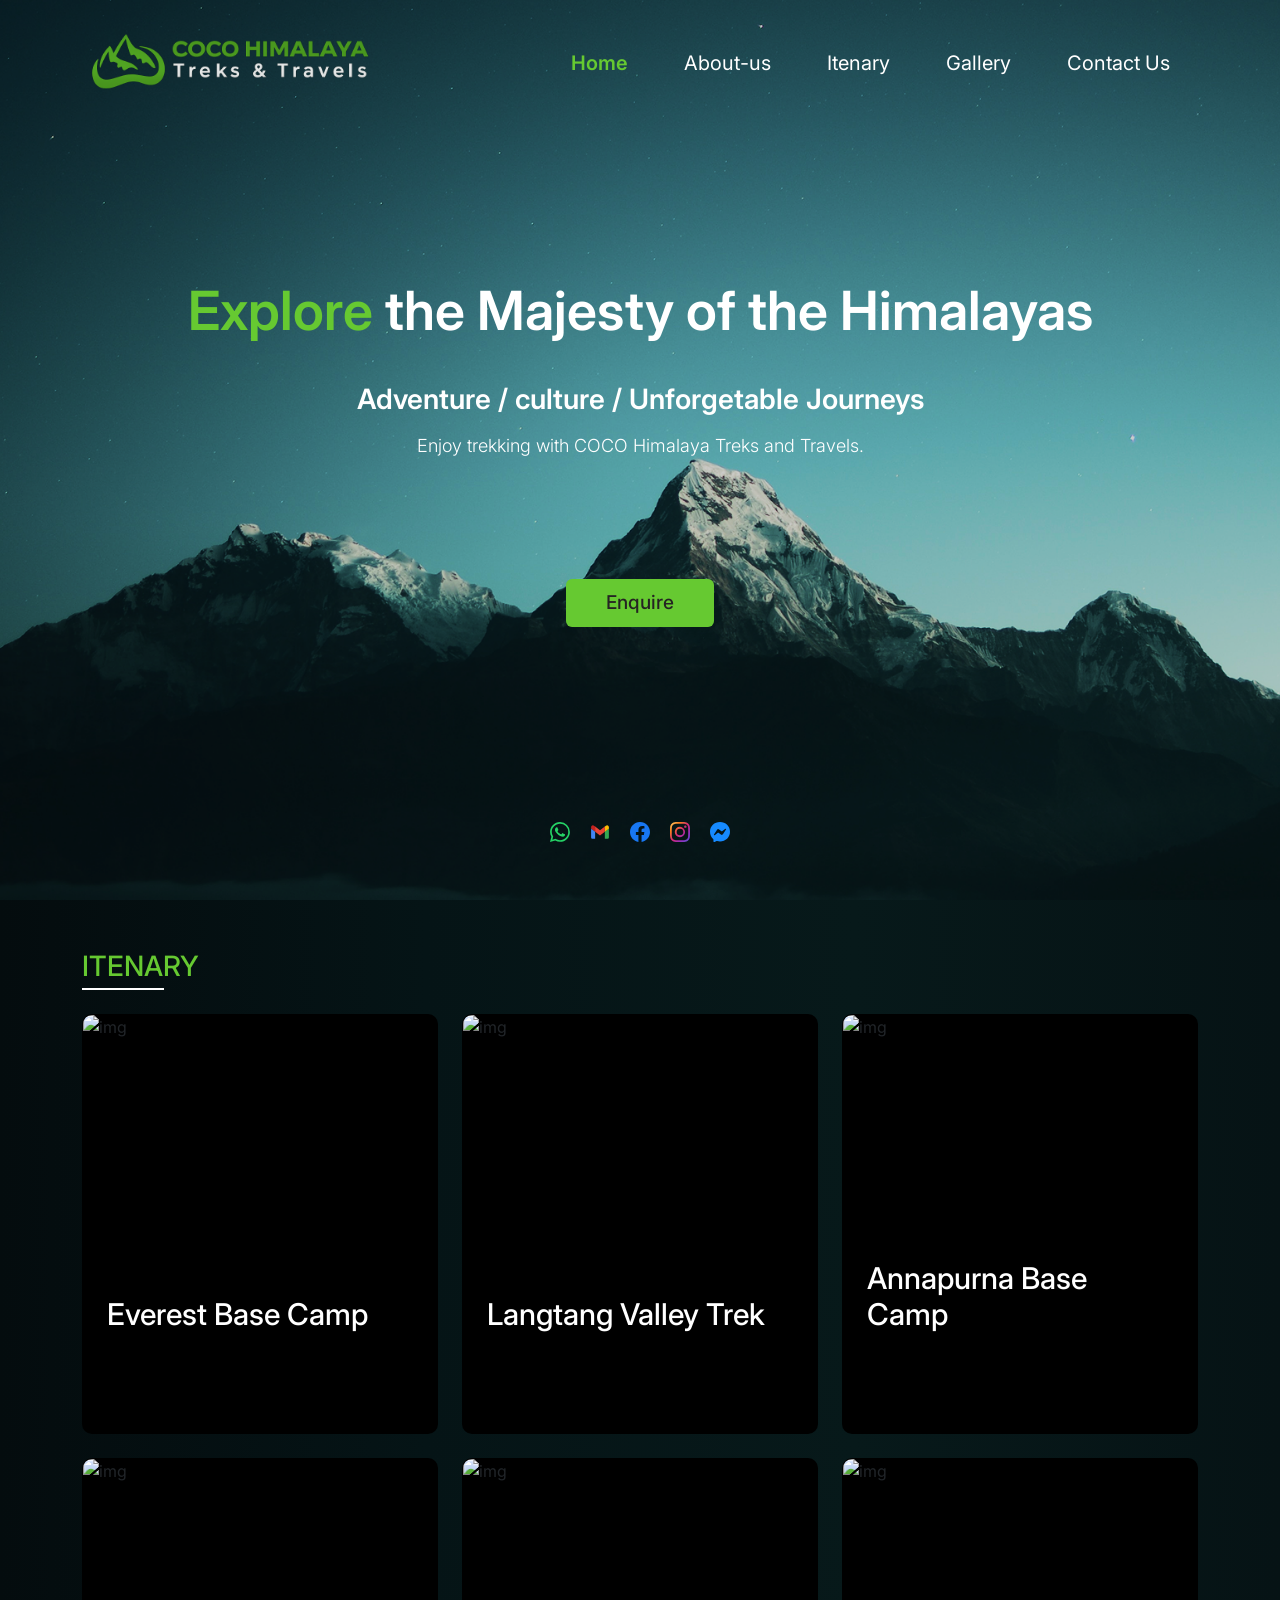
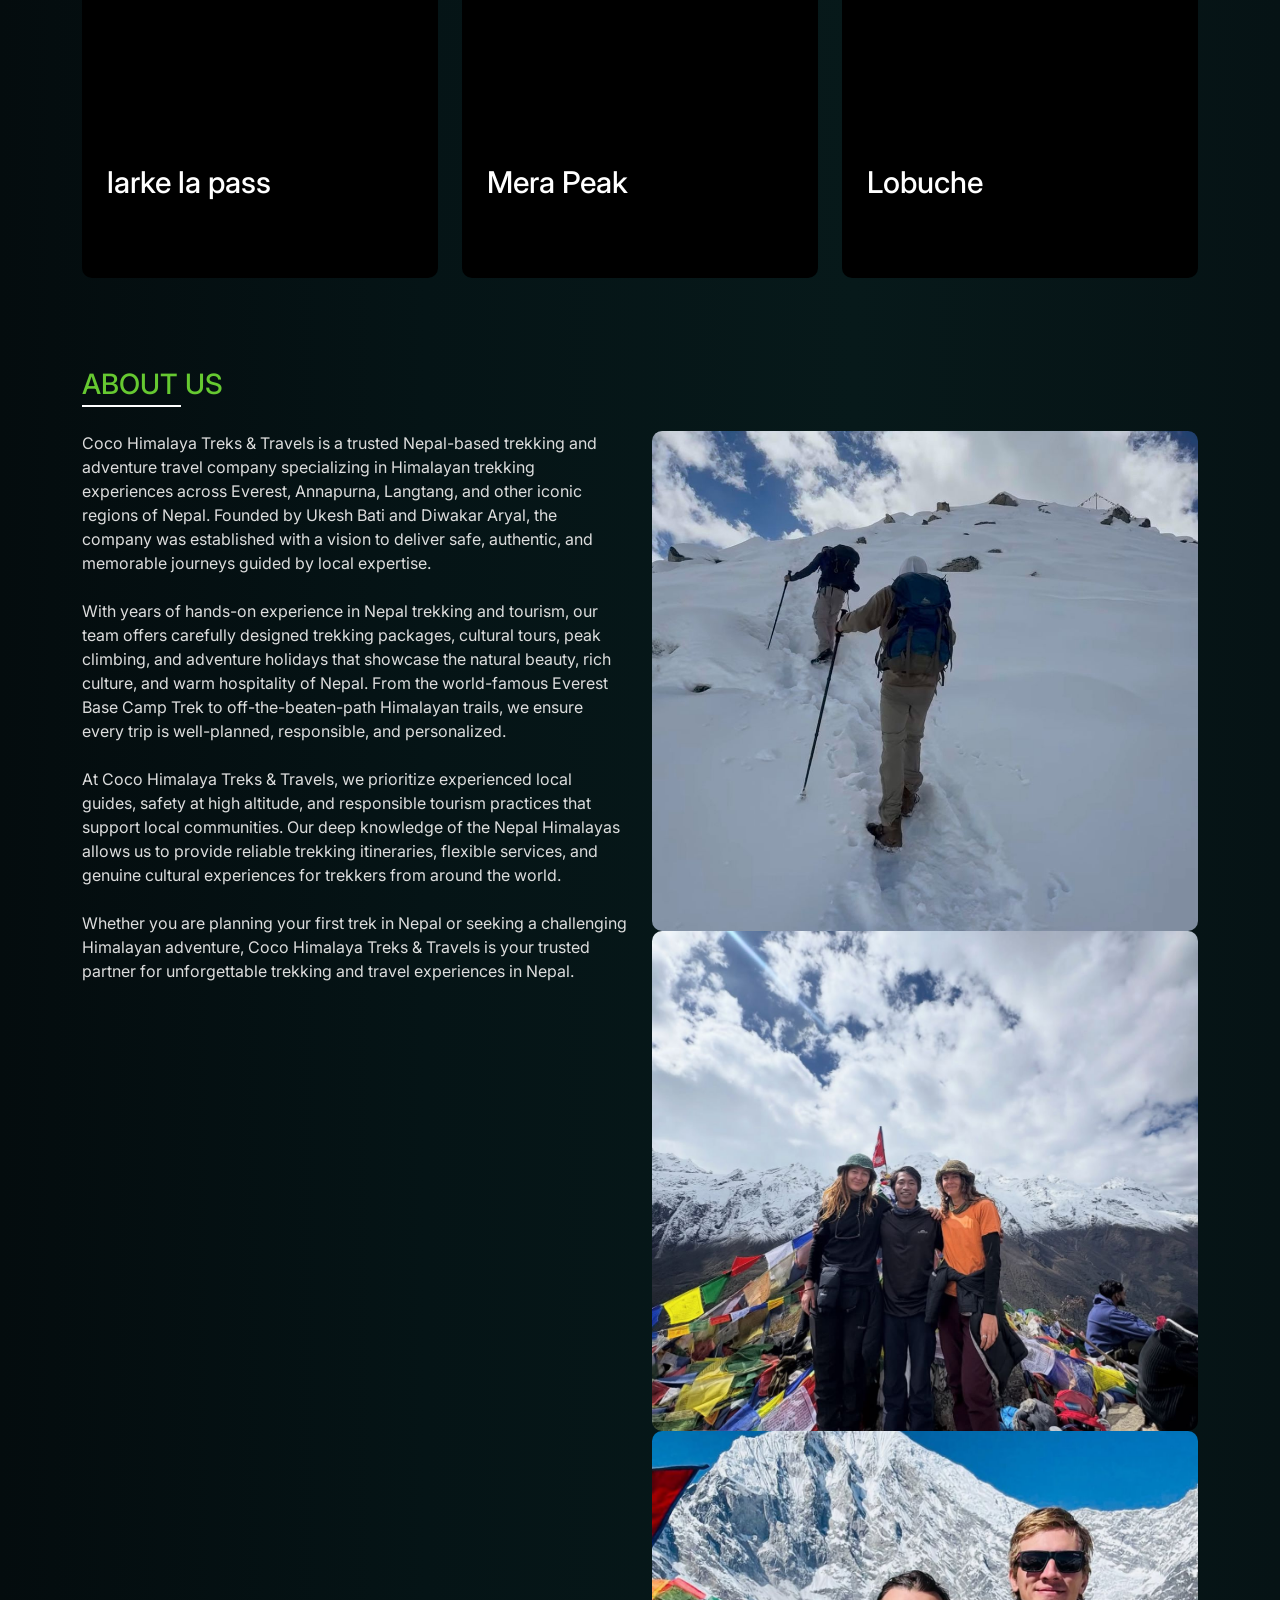
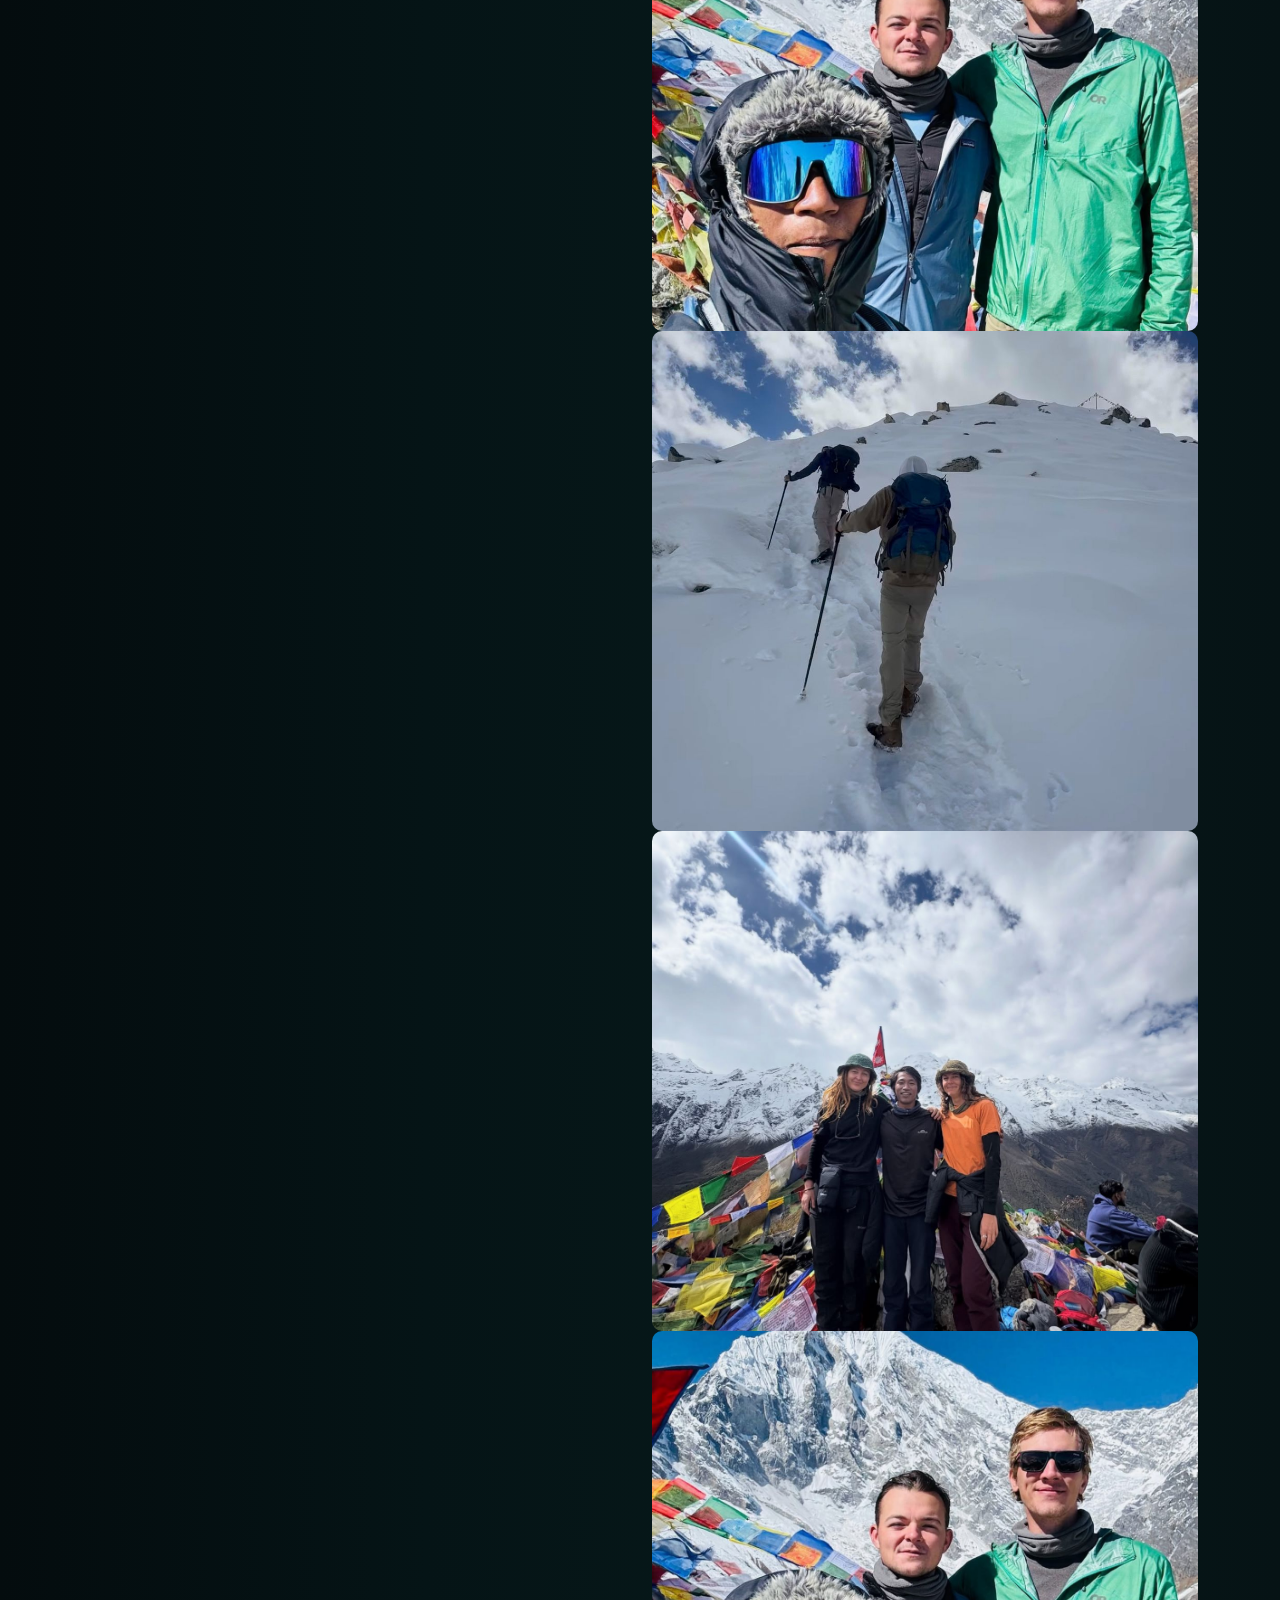
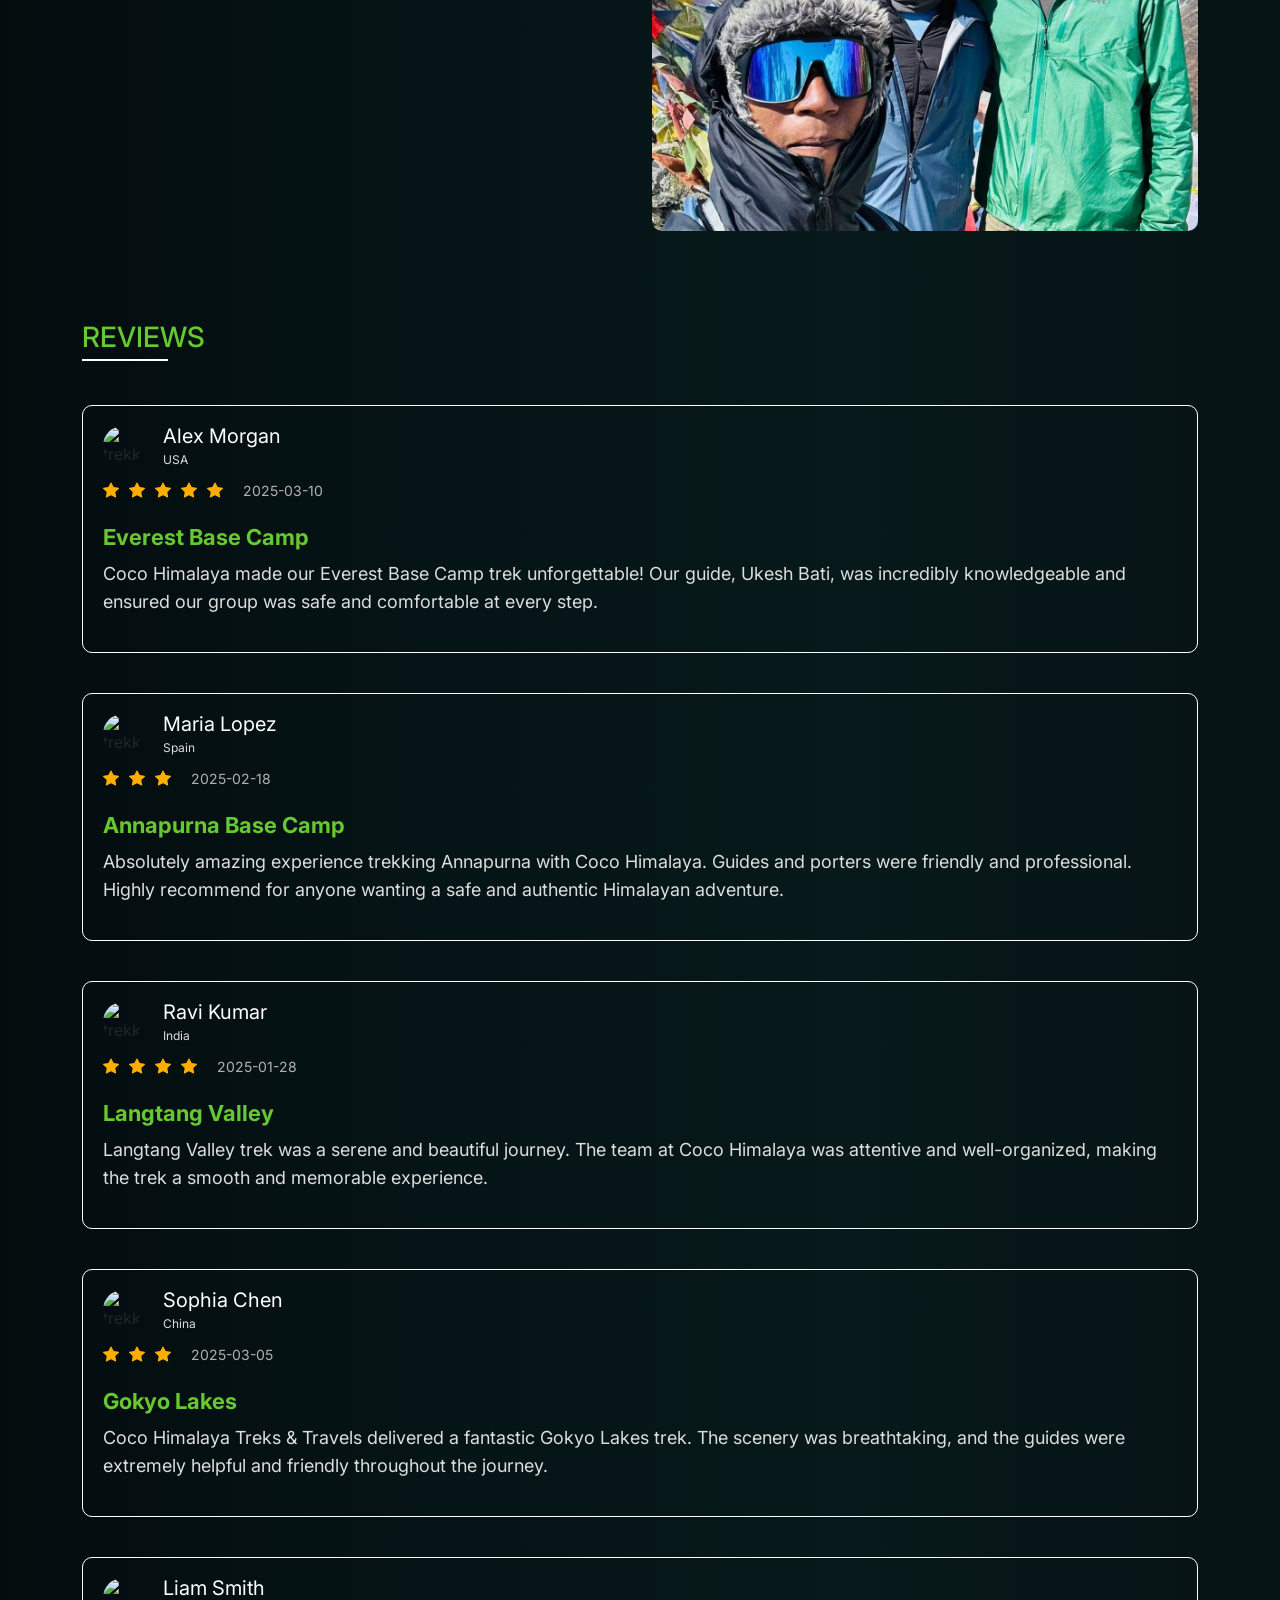
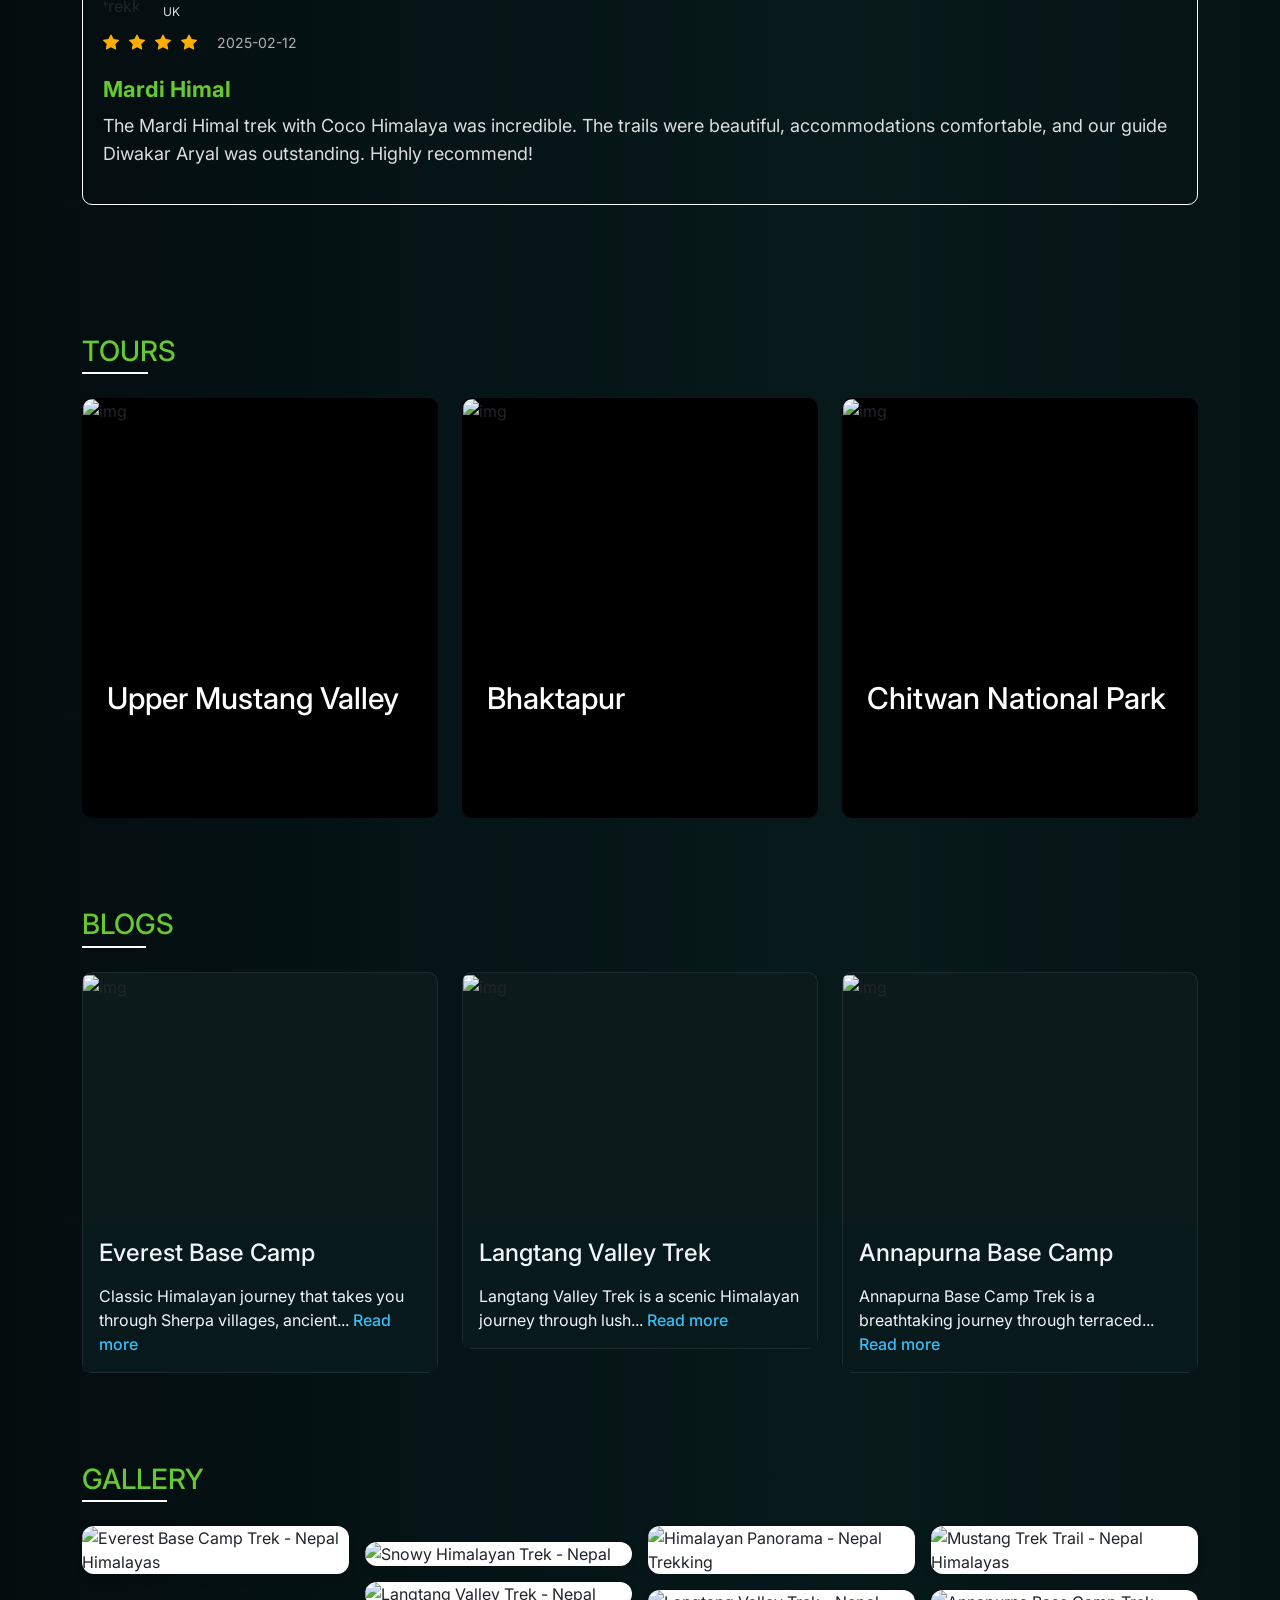
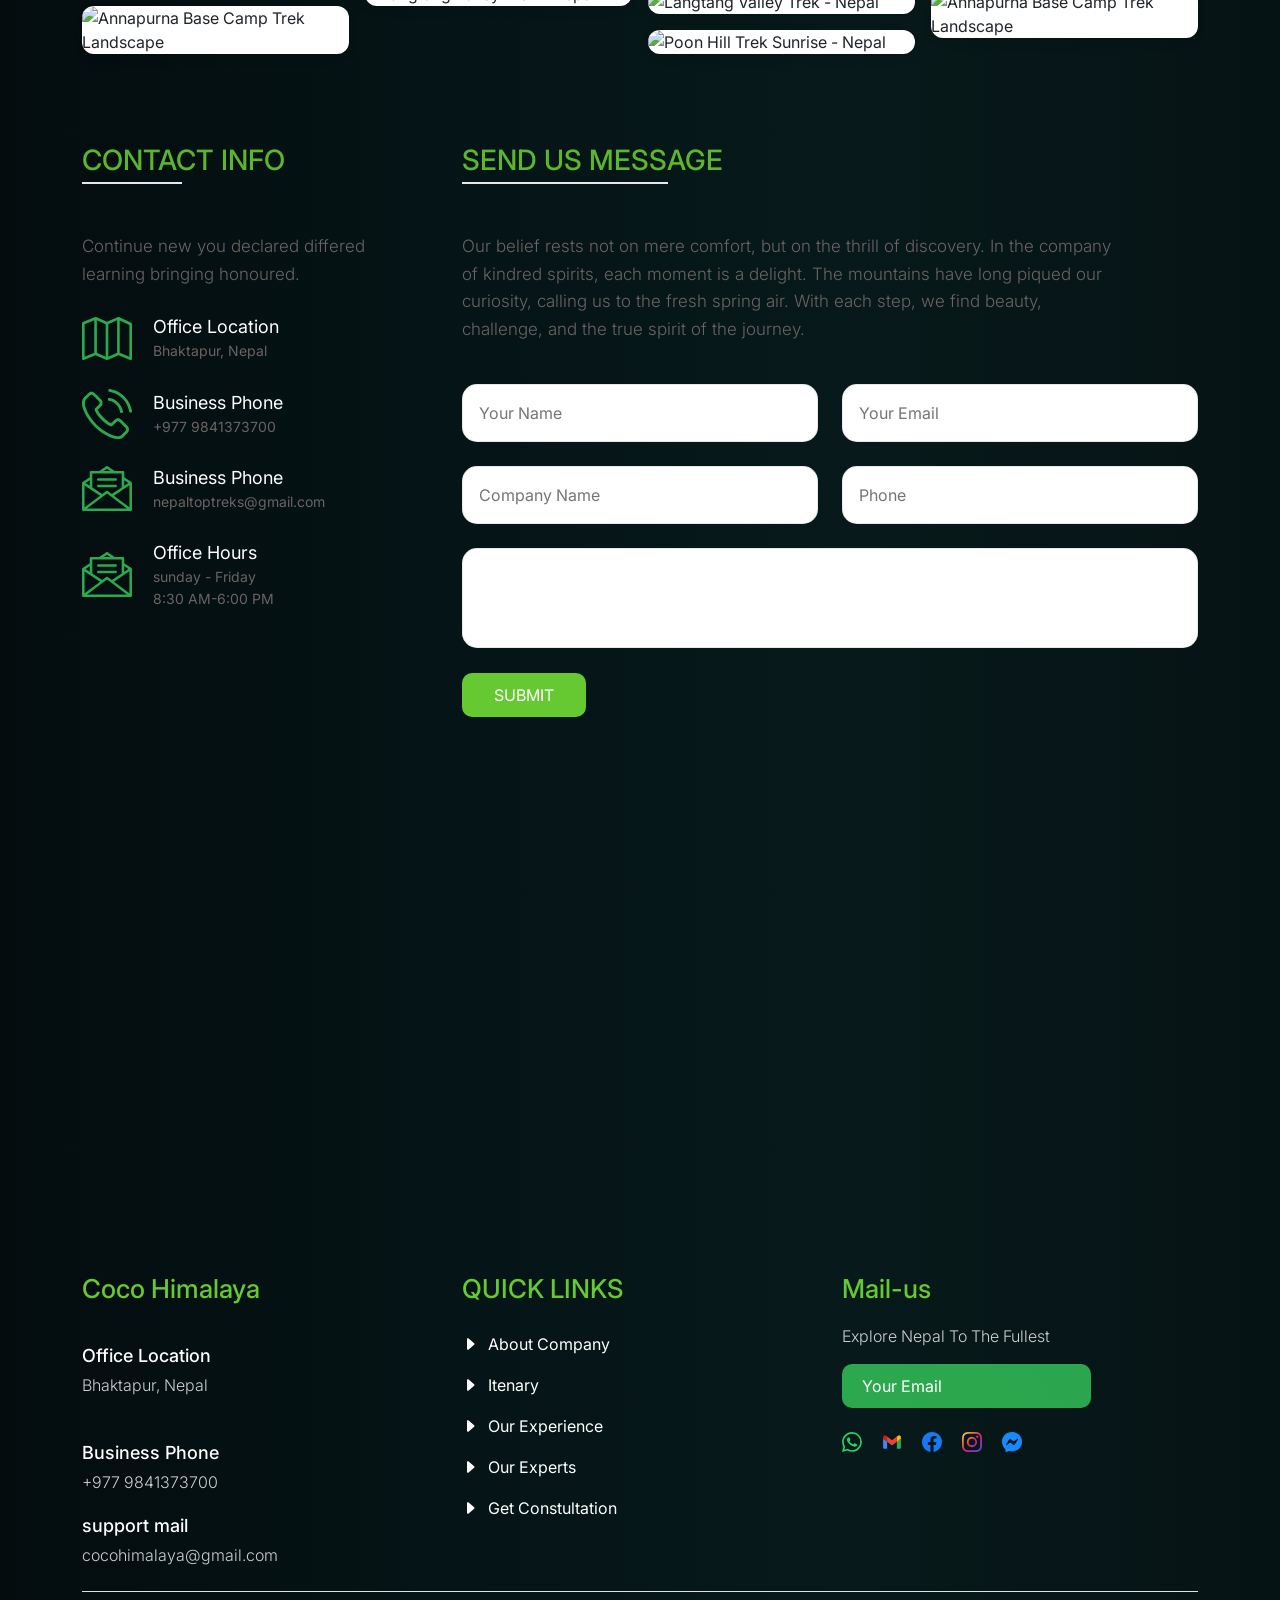
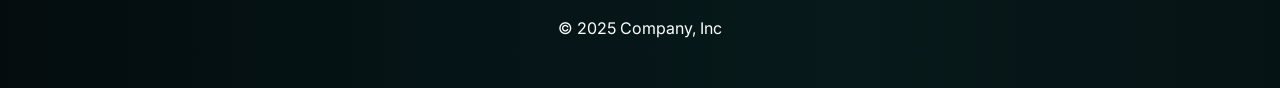
==== commit 99ac3af0: "new push for bati website" ====
--- a/index.html
+++ b/index.html
@@ -13,9 +13,10 @@
 <body>
     <main>
         <section class="homepage">
-            <header>
-                <nav class="navbar navbar-expand-lg">
-                    <div class="container-fluid">
+            <header class="homepage-header">
+                <div class="container">
+                    <nav class="navbar navbar-expand-lg">
+
                         <a class="navbar-brand" href="#">
                             <figure>
                                 <img src="assets/images/logo.png" alt="">
@@ -45,14 +46,14 @@
                                 </li>
                             </ul>
                         </div>
-                    </div>
-                </nav>
+
+                    </nav>
+                </div>
             </header>
             <div class="homepage-content">
-                <h1><span>Providing</span> the best travel experience for you</h1>
-                <p>Let's enjoy the pleasures of nature together</p>
-                <span class="span">At 15,300' and the highest point in British Columbia, Fairweather stands proudly just
-                    10 miles from the Gulf of Alaska.</span>
+                <h1><span>Explore</span> the Majesty of the Himalayas</h1>
+                <p>Adventure / culture / Unforgetable Journeys</p>
+                <span class="span">Enjoy trekking with COCO Himalaya Treks and Travels.</span>
                 <button>Enquire</button>
             </div>
             <div class="social-media-links">
@@ -118,21 +119,19 @@
                     <div class="col-lg-4">
                         <div class="itenary-wrapper">
                             <div class="card">
-                                <figure>
-                                    <img src="https://nepaltoptreks.com/assets/images/ebc2.jpeg" class="card-img-top"
+                                 <figure>
+                                    <img src="https://images.prismic.io/elite-exped/e8369f2c-9147-42fe-b817-f5dc8f0db027_Nimsdai-EBC-Drone-Jose01.jpg?auto=compress,format&rect=0,0,3662,4577&w=2400&h=3000" class="card-img-top"
                                         alt="img">
                                 </figure>
-                                <div class="card-body">
+                               
+                                <div class="card-body overlay-content">
                                     <h5 class="card-title">Everest Base Camp</h5>
                                     <p class="card-text">Classic Himalayan journey that takes you through Sherpa
                                         villages, ancient monasteries, and dramatic alpine landscapes to the base of the
                                         world’s highest mountain. The trek offers breathtaking views of Everest, Lhotse,
                                         Nuptse, and Ama Dablam while immersing you in rich local culture and
                                         high-altitude adventure.</p>
-                                    <div class="days-wrapper">
-
-                                    </div>
-                                    <a href="#" class="btn btn-primary">Book Now</a>
+                                    <a href="#" class="btn btn-primary" data-bs-toggle="modal" data-bs-target="#trekInquiryModal">Book Now</a>
                                 </div>
                             </div>
                         </div>
@@ -141,17 +140,17 @@
                         <div class="itenary-wrapper">
                             <div class="card">
                                 <figure>
-                                    <img src="https://nepaltoptreks.com/assets/images/langtang.jpeg"
+                                    <img src="https://images.prismic.io/elite-exped/b6c6b503-f666-4f89-931f-35cc4aed7b91_EliteExped-Mt-Everest-Base-Camp.webp?auto=compress,format&rect=0,0,7264,4843&w=2400&h=1600"
                                         class="card-img-top" alt="img">
                                 </figure>
-                                <div class="card-body">
+                                <div class="card-body overlay-content">
                                     <h5 class="card-title">Langtang Valley Trek</h5>
                                     <p class="card-text">Langtang Valley Trek is a scenic Himalayan journey through lush
                                         forests, traditional Tamang villages, and high alpine landscapes, leading to the
                                         beautiful Langtang Valley beneath snow-capped peaks. The trek offers stunning
                                         mountain views, rich local culture, and a peaceful trekking experience close to
                                         Kathmandu.</p>
-                                    <a href="#" class="btn btn-primary">Book Now</a>
+                                    <a href="#" class="btn btn-primary" data-bs-toggle="modal" data-bs-target="#trekInquiryModal">Book Now</a>
                                 </div>
                             </div>
                         </div>
@@ -160,17 +159,17 @@
                         <div class="itenary-wrapper">
                             <div class="card">
                                 <figure>
-                                    <img src="https://nepaltoptreks.com/assets/images/ebc.jpeg" class="card-img-top"
+                                    <img src="https://images.pexels.com/photos/14273399/pexels-photo-14273399.png" class="card-img-top"
                                         alt="img">
                                 </figure>
-                                <div class="card-body">
+                                <div class="card-body overlay-content">
                                     <h5 class="card-title">Annapurna Base Camp</h5>
                                     <p class="card-text">Annapurna Base Camp Trek is a breathtaking journey through
                                         terraced fields, rhododendron forests, and traditional Gurung villages,
                                         culminating at the base of the Annapurna Massif. Trekkers enjoy panoramic
                                         mountain views, diverse landscapes, and rich local culture along the way, making
                                         it one of Nepal’s most iconic Himalayan adventures.</p>
-                                    <a href="#" class="btn btn-primary">Book Now</a>
+                                    <a href="#" class="btn btn-primary" data-bs-toggle="modal" data-bs-target="#trekInquiryModal">Book Now</a>
                                 </div>
                             </div>
                         </div>
@@ -179,14 +178,14 @@
                         <div class="itenary-wrapper">
                             <div class="card">
                                 <figure>
-                                    <img src="https://nepaltoptreks.com/assets/images/ebc2.jpeg" class="card-img-top"
+                                    <img src="https://images.prismic.io/elite-exped/b4d85354-c868-45dd-9e5e-66559e8a9a50_Everest+Base+camp.jpg?auto=format&rect=0,0,3000,2000&w=1200&h=800&dpr=1.5" class="card-img-top"
                                         alt="img">
                                 </figure>
-                                <div class="card-body">
+                                <div class="card-body overlay-content">
                                     <h5 class="card-title">larke la pass</h5>
                                     <p class="card-text">Some quick example text to build on the card title and make up
                                         the bulk of the card’s content.</p>
-                                    <a href="#" class="btn btn-primary">Book Now</a>
+                                    <a href="#" class="btn btn-primary" data-bs-toggle="modal" data-bs-target="#trekInquiryModal">Book Now</a>
                                 </div>
                             </div>
                         </div>
@@ -195,14 +194,14 @@
                         <div class="itenary-wrapper">
                             <div class="card">
                                 <figure>
-                                    <img src="https://nepaltoptreks.com/assets/images/ebc2.jpeg" class="card-img-top"
+                                    <img src="https://images.prismic.io/elite-exped/88dd05a8-5723-4daf-a696-564d07ea9865_Nimsdai-Elite-Exped-Everest-Edits-Guy-Bolton166.jpg?auto=compress,format&rect=0,0,1638,2048&w=2400&h=3001" class="card-img-top"
                                         alt="img">
                                 </figure>
-                                <div class="card-body">
-                                    <h5 class="card-title">Card title</h5>
+                                <div class="card-body overlay-content">
+                                    <h5 class="card-title">Mera Peak</h5>
                                     <p class="card-text">Some quick example text to build on the card title and make up
                                         the bulk of the card’s content.</p>
-                                    <a href="#" class="btn btn-primary">Book Now</a>
+                                    <a href="#" class="btn btn-primary" data-bs-toggle="modal" data-bs-target="#trekInquiryModal">Book Now</a>
                                 </div>
                             </div>
                         </div>
@@ -211,20 +210,22 @@
                         <div class="itenary-wrapper">
                             <div class="card">
                                 <figure>
-                                    <img src="https://nepaltoptreks.com/assets/images/ebc2.jpeg" class="card-img-top"
+                                    <img src="https://images.prismic.io/elite-exped/bfc6aaf5-bdef-4063-96fa-2d2dc0280b84_Nimsdai-Osprey008.jpg?auto=compress,format&rect=0,0,2807,4203&w=2400&h=3594" class="card-img-top"
                                         alt="img">
                                 </figure>
-                                <div class="card-body">
-                                    <h5 class="card-title">Card title</h5>
+                                <div class="card-body overlay-content">
+                                    <h5 class="card-title">Lobuche</h5>
                                     <p class="card-text">Some quick example text to build on the card title and make up
                                         the bulk of the card’s content.</p>
-                                    <a href="#" class="btn btn-primary">Book Now</a>
-                                </div>
-                            </div>
-                        </div>
-                    </div>
-                </div>
-            </div>
+                                    <a href="#" class="btn btn-primary" data-bs-toggle="modal" data-bs-target="#trekInquiryModal">Book Now</a>
+                                </div>
+                            </div>
+                        </div>
+                    </div>
+                </div>
+            </div>
+        </section>
+        <section class="travel-wrapper">
         </section>
         <section class="about-us">
             <div class="container">
@@ -517,55 +518,185 @@
 
             </div>
         </section>
-        <!-- <section class="blogs-wrapper">
-        </section> -->
+        <section class="itenary-main-wrapper">
+            <div class="container">
+                <h3>Tours</h3>
+                <div class="row g-4">
+                    <div class="col-lg-4">
+                        <div class="itenary-wrapper">
+                            <div class="card">
+                                <figure>
+                                    <img src="https://images.pexels.com/photos/34022824/pexels-photo-34022824.jpeg" class="card-img-top"
+                                        alt="img">
+                                </figure>
+                                <div class="card-body overlay-content">
+                                    <h5 class="card-title">Upper Mustang Valley</h5>
+                                    <p class="card-text">Classic Himalayan journey that takes you through Sherpa
+                                        villages, ancient monasteries, and dramatic alpine landscapes to the base of the
+                                        world’s highest mountain. The trek offers breathtaking views of Everest, Lhotse,
+                                        Nuptse, and Ama Dablam while immersing you in rich local culture and
+                                        high-altitude adventure.</p>
+                                    <a href="#" class="btn btn-primary" data-bs-toggle="modal" data-bs-target="#trekInquiryModal">Book Now</a>
+                                </div>
+                            </div>
+                        </div>
+                    </div>
+                    <div class="col-lg-4">
+                        <div class="itenary-wrapper">
+                            <div class="card">
+                                <figure>
+                                    <img src="https://images.pexels.com/photos/35214338/pexels-photo-35214338.jpeg"
+                                        class="card-img-top" alt="img">
+                                </figure>
+                                <div class="card-body overlay-content">
+                                    <h5 class="card-title">Bhaktapur</h5>
+                                    <p class="card-text">Langtang Valley Trek is a scenic Himalayan journey through lush
+                                        forests, traditional Tamang villages, and high alpine landscapes, leading to the
+                                        beautiful Langtang Valley beneath snow-capped peaks. The trek offers stunning
+                                        mountain views, rich local culture, and a peaceful trekking experience close to
+                                        Kathmandu.</p>
+                                    <a href="#" class="btn btn-primary" data-bs-toggle="modal" data-bs-target="#trekInquiryModal">Book Now</a>
+                                </div>
+                            </div>
+                        </div>
+                    </div>
+                    <div class="col-lg-4">
+                        <div class="itenary-wrapper">
+                            <div class="card">
+                                <figure>
+                                    <img src="https://images.pexels.com/photos/10965840/pexels-photo-10965840.jpeg" class="card-img-top"
+                                        alt="img">
+                                </figure>
+                                <div class="card-body overlay-content">
+                                    <h5 class="card-title">Chitwan National Park</h5>
+                                    <p class="card-text">Annapurna Base Camp Trek is a breathtaking journey through
+                                        terraced fields, rhododendron forests, and traditional Gurung villages,
+                                        culminating at the base of the Annapurna Massif. Trekkers enjoy panoramic
+                                        mountain views, diverse landscapes, and rich local culture along the way, making
+                                        it one of Nepal’s most iconic Himalayan adventures.</p>
+                                    <a href="#" class="btn btn-primary" data-bs-toggle="modal" data-bs-target="#trekInquiryModal">Book Now</a>
+                                </div>
+                            </div>
+                        </div>
+                    </div>
+                </div>
+            </div>
+        </section>
+        <section class="blogs-main-wrapper">
+            <div class="container">
+                <h3>Blogs</h3>
+                <div class="row g-4">
+                    <div class="col-lg-4">
+                        <div class="blogs-wrapper">
+                            <div class="card">
+                                <figure>
+                                    <img src="https://images.pexels.com/photos/4032145/pexels-photo-4032145.jpeg" class="card-img-top"
+                                        alt="img">
+                                </figure>
+                                <div class="card-body">
+                                    <h5 class="card-title">Everest Base Camp</h5>
+                                    <p class="card-text">Classic Himalayan journey that takes you through Sherpa
+                                        villages, ancient monasteries, and dramatic alpine landscapes to the base of the
+                                        world’s highest mountain. The trek offers breathtaking views of Everest, Lhotse,
+                                        Nuptse, and Ama Dablam while immersing you in rich local culture and
+                                        high-altitude adventure.</p>
+
+                                </div>
+                            </div>
+                        </div>
+                    </div>
+                    <div class="col-lg-4">
+                        <div class="blogs-wrapper">
+                            <div class="card">
+                                <figure>
+                                    <img src="https://images.pexels.com/photos/1449601/pexels-photo-1449601.jpeg"
+                                        class="card-img-top" alt="img">
+                                </figure>
+                                <div class="card-body">
+                                    <h5 class="card-title">Langtang Valley Trek</h5>
+                                    <p class="card-text">Langtang Valley Trek is a scenic Himalayan journey through lush
+                                        forests, traditional Tamang villages, and high alpine landscapes, leading to the
+                                        beautiful Langtang Valley beneath snow-capped peaks. The trek offers stunning
+                                        mountain views, rich local culture, and a peaceful trekking experience close to
+                                        Kathmandu.</p>
+
+                                </div>
+                            </div>
+                        </div>
+                    </div>
+                    <div class="col-lg-4">
+                        <div class="blogs-wrapper">
+                            <div class="card">
+                                <figure>
+                                    <img src="https://images.pexels.com/photos/1531660/pexels-photo-1531660.jpeg" class="card-img-top"
+                                        alt="img">
+                                </figure>
+                                <div class="card-body">
+                                    <h5 class="card-title">Annapurna Base Camp</h5>
+                                    <p class="card-text">Annapurna Base Camp Trek is a breathtaking journey through
+                                        terraced fields, rhododendron forests, and traditional Gurung villages,
+                                        culminating at the base of the Annapurna Massif. Trekkers enjoy panoramic
+                                        mountain views, diverse landscapes, and rich local culture along the way, making
+                                        it one of Nepal’s most iconic Himalayan adventures.</p>
+
+                                </div>
+                            </div>
+                        </div>
+                    </div>
+                     
+                </div>
+            </div>
+        </section>
+        <section class="faq-wrapper"></section>
         <section class="gallery-wrapper">
             <div class="container">
                 <h3>Gallery</h3>
                 <div class="gallery">
                     <div class="gallery-item">
-                        <img src="https://nepaltoptreks.com/assets/images/langtang.jpeg"
+                        <img src="https://images.prismic.io/elite-exped/95738432-d4e1-49be-bdf5-010385ffa42a_Breaker-dark-2.jpg?rect=0,0,2393,1585&w=1800&h=1192&dpr=1.5"
                             alt="Everest Base Camp Trek - Nepal Himalayas">
                     </div>
                     <div class="gallery-item">
-                        <img src="https://karmalayatreks.com/images/circuit.jpg" alt="">
+                        <img src="https://images.prismic.io/elite-exped/b4d85354-c868-45dd-9e5e-66559e8a9a50_Everest+Base+camp.jpg?auto=format&rect=0,0,3000,2000&w=1200&h=800&dpr=1.5" alt="">
                     </div>
                     <div class="gallery-item">
-                        <img src="https://nepaltoptreks.com/assets/images/gallery-11.jpeg"
+                        <img src="https://images.prismic.io/elite-exped/bf1e9cd8-c6e9-4e73-ac9c-98d8e8caebc2_Lobuche-Nimsdai-Elite-Exped-Matt-Hardy-Photography-3.jpg?auto=compress,format&rect=0,0,8191,5464&w=2400&h=1601"
                             alt="Annapurna Base Camp Trek Landscape">
                     </div>
+                      <div class="gallery-item">
+                        <img src="https://images.prismic.io/elite-exped/d4825aff-b1c9-4ea9-b0b5-0b5d6b44078d_Lobuche-Nimsdai-Elite-Exped-Matt-Hardy-Photography-19.jpg?auto=compress,format&rect=0,0,8105,5407&w=2400&h=1601" alt="">
+                    </div>
                     <div class="gallery-item">
-                        <img src="https://nepaltoptreks.com/assets/images/gallery-10.jpeg"
+                        <img src="https://images.prismic.io/elite-exped/b6a9c98d-e381-49a2-bfef-b685b78508af_Nimsdai-Elite-Exped-Everest-Edits-Guy-Bolton003.jpg?auto=compress,format&rect=0,0,2048,1273&w=2400&h=1492" alt="Snowy Himalayan Trek - Nepal">
+
+                    </div>
+                    <div class="gallery-item">
+                        <img src="https://images.prismic.io/elite-exped/79c3acf1-0ff7-4cb6-916e-48c471ff782d_Lobuche-Nimsdai-Elite-Exped-Matt-Hardy-Photography-6.jpg?auto=compress,format&rect=0,0,8186,5461&w=2400&h=1601"
                             alt="Langtang Valley Trek - Nepal">
                     </div>
 
                     <div class="gallery-item">
-                        <img src="https://karmalayatreks.com/images/banner7.jpg"
+                        <img src="https://images.prismic.io/elite-exped/8e8a31c3-e4c6-45d3-ac82-714ca95dc501_Lobuche-Nimsdai-Elite-Exped-Matt-Hardy-Photography-11.jpg?auto=compress,format&rect=0,0,8191,5464&w=2400&h=1601"
                             alt="Himalayan Panorama - Nepal Trekking">
                     </div>
+                     <div class="gallery-item">
+                        <img src="https://images.pexels.com/photos/30439897/pexels-photo-30439897.jpeg"
+                            alt="Langtang Valley Trek - Nepal">
+                    </div>
+
                     <div class="gallery-item">
                         <img src="https://karmalayatreks.com/images/banner6.jpg" alt="Poon Hill Trek Sunrise - Nepal">
                     </div>
                     <div class="gallery-item">
-                        <img src="https://nepaltoptreks.com/assets/images/gallery-8.jpeg"
+                        <img src="https://images.prismic.io/elite-exped/234da9e9-a4ca-44e0-b4da-8024de45f221_Lobuche-Nimsdai-Elite-Exped-Matt-Hardy-Photography-13.jpg?auto=compress,format&rect=0,0,8191,5464&w=2400&h=1601"
                             alt="Mustang Trek Trail - Nepal Himalayas">
                     </div>
+                  
                     <div class="gallery-item">
-                        <img src="https://images.unsplash.com/photo-1519681393784-d120267933ba" alt="">
-                    </div>
-                    <div class="gallery-item">
-                        <img src="https://karmalayatreks.com/images/banner5.jpg" alt="Snowy Himalayan Trek - Nepal">
-
-                    </div>
-                    <div class="gallery-item">
-                        <img src="https://nepaltoptreks.com/assets/images/gallery-11.jpeg"
+                        <img src="https://images.prismic.io/elite-exped/b83ecddf-3613-4027-8dae-415b2552fc7f_Lobuche-Nimsdai-Elite-Exped-Matt-Hardy-Photography.jpg?auto=compress,format&rect=0,0,5246,3928&w=2400&h=1797"
                             alt="Annapurna Base Camp Trek Landscape">
                     </div>
-                    <div class="gallery-item">
-                        <img src="https://nepaltoptreks.com/assets/images/gallery-10.jpeg"
-                            alt="Langtang Valley Trek - Nepal">
-                    </div>
-
+                   
                 </div>
             </div>
 
@@ -800,6 +931,52 @@
             <p class="text-center border-top pt-4    pb-5">© 2025 Company, Inc</p>
         </div>
     </footer>
+    <div class="modal fade" id="trekInquiryModal" tabindex="-1" aria-hidden="true">
+        <div class="modal-dialog modal-dialog-centered">
+            <div class="modal-content dark-modal">
+            
+            <div class="modal-header border-0">
+                <h5 class="modal-title">Trek Inquiry Form</h5>
+                <button type="button" class="btn-close btn-close-white" data-bs-dismiss="modal"></button>
+            </div>
+
+            <div class="modal-body">
+                <form>
+                <div class="mb-3">
+                    <label class="form-label">Full Name</label>
+                    <input type="text" class="form-control dark-input" placeholder="Enter full name">
+                </div>
+
+                <div class="mb-3">
+                    <label class="form-label">Trekking Destination</label>
+                    <input type="text" class="form-control dark-input" placeholder="Langtang, Everest, Annapurna">
+                </div>
+
+                <div class="mb-3">
+                    <label class="form-label">Duration (Days)</label>
+                    <input type="number" class="form-control dark-input" placeholder="e.g. 10"  min="1" step="1" >
+                </div>
+
+                <div class="mb-3">
+                    <label class="form-label">Country of Origin</label>
+                    <input type="text" class="form-control dark-input" placeholder="Your country">
+                </div>
+
+                <div class="mb-3">
+                    <label class="form-label">Email Address</label>
+                    <input type="email" class="form-control dark-input" placeholder="you@example.com">
+                </div>
+                </form>
+            </div>
+
+            <div class="modal-footer border-0">
+                <button type="button" class="btn btn-outline-light" data-bs-dismiss="modal">Cancel</button>
+                <button type="submit" class="btn btn-warning inquiry-btn">Send Inquiry</button>
+            </div>
+
+            </div>
+        </div>
+    </div>
 </body>
 <script src="assets/javascript/bootstrap.bundle.min.js"></script>
 <script src="https://cdn.jsdelivr.net/npm/swiper@12/swiper-bundle.min.js"></script>
--- a/assets/css/style.min.css
+++ b/assets/css/style.min.css
@@ -1 +1 @@
-@import"https://fonts.googleapis.com/css2?family=Inter:ital,opsz,wght@0,14..32,100..900;1,14..32,100..900&display=swap";body{font-family:"Inter",sans-serif}figure{margin:0}figure img{width:100%;height:100%;object-fit:cover}a{text-decoration:none}h3{display:inline-block;font-size:28px;color:#66c931;margin-bottom:0;padding:10px 0 30px 0;position:relative;text-transform:uppercase}h3::before{content:"";position:absolute;bottom:24px;left:0;width:70%;height:2px;background-color:#fff}.social-media-links{display:flex;align-items:center;column-gap:20px;margin-top:20px}header{padding:20px 150px;position:absolute;top:0;left:0;width:100%}header figure{width:300px;height:60px}header .navbar-nav{margin-left:40px}header .whatsapp-icon svg{margin-left:20px}header .nav-link{font-size:20px;color:#fff}header .nav-link:hover{color:#66c931}header .nav-link.active{color:#66c931 !important;font-weight:600}header .nav-item{padding:0 20px}@media screen and (max-width: 992px){header{padding:20px 0}}footer{background:#040c0e;background:linear-gradient(to right, #040c0e, #051416, #07191a, #061315);color:#fff}footer p{margin:0;color:#fff}footer .span-header{font-size:26px;color:#66c931;font-weight:500}footer .column-footer1{display:flex;flex-direction:column;row-gap:18px}footer .column-footer1 figure img{width:35%;object-fit:cover}footer .column-footer1 p{font-size:18px;font-weight:500}footer .column-footer1 span{font-weight:300;opacity:.8}footer .column-footer2 span{font-weight:500}footer .column-footer2 .content-text{column-gap:20px;align-items:center}footer .column-footer2 .content-text figure{height:100px}footer .column-footer2 .content-text figure img{width:100%;height:100%;object-fit:contain}footer .column-footer3 .menu{display:flex;flex-direction:column;row-gap:17px;padding:0}footer .column-footer3 .menu li{list-style-type:none;display:flex;align-items:center;column-gap:10px}footer .column-footer3 .menu li a{text-decoration:none;color:#fff;font-weight:400}footer .column-footer4 p{opacity:.8;font-weight:300 !important;font-size:16px;color:#fff}footer .column-footer4 .input-email{display:flex;align-items:center}footer .column-footer4 .input-email input{padding:10px 20px;width:70%;border:none;border-radius:10px 0px 0px 10px;background:linear-gradient(45deg, #2ca84f 0%, rgba(44, 168, 79, 0.99) 100%)}footer .column-footer4 .input-email input::placeholder{color:#fff}footer .column-footer4 .input-email a{height:100%;background-color:#fff;padding:10px 14px;border-radius:0px 10px 10px 0px}.homepage{width:100%;height:100vh;background-image:url("/assets/images/Mountain.png");background-position:center;background-repeat:no-repeat;background-size:cover;position:relative;display:flex;flex-direction:column;align-items:center;justify-content:center}.homepage header{position:absolute;top:0;left:0;width:100%}.homepage .homepage-content{display:flex;flex-direction:column;align-items:center;justify-content:center}.homepage .homepage-content h1{width:90%;font-size:64px;line-height:75px;letter-spacing:5%;font-weight:600;text-align:center;margin-bottom:35px;color:#fff}.homepage .homepage-content h1 span{color:#66c931}.homepage .homepage-content p{font-size:28px;color:#fff;font-weight:600;line-height:33px;text-align:center}.homepage .homepage-content .span{color:#fff;font-size:18px;font-weight:300;text-align:center}.homepage .homepage-content button{padding:10px 40px;border:none;background-color:#66c931;margin-top:120px;border-radius:6px;color:#252323;font-size:19px;font-weight:500}.homepage .social-media-links{display:flex;align-items:center;justify-content:center;column-gap:20px;position:absolute;top:90%;left:50%;transform:translate(-50%, -50%)}.itenary-main-wrapper{background:#040c0e;background:linear-gradient(to right, #040c0e, #051416, #07191a, #061315);padding:40px 0}.itenary-main-wrapper .itenary-wrapper .card{width:100%;border-radius:10px;background:#0c1a1c;border:1px solid hsla(0,0%,100%,.08);backdrop-filter:blur(6px)}.itenary-main-wrapper .itenary-wrapper .card figure{height:250px}.itenary-main-wrapper .itenary-wrapper .card figure img{border:none}.itenary-main-wrapper .itenary-wrapper .card .card-body{background:rgba(7,25,26,.9);color:#f1f5f9}.itenary-main-wrapper .itenary-wrapper .card .card-body h5{font-size:24px;margin-bottom:16px}.itenary-main-wrapper .itenary-wrapper .card .card-body .btn{background-color:#66c931;border:none}.itenary-main-wrapper .itenary-wrapper .card .card-body .read-toggle{color:#38bdf8;font-weight:500;text-decoration:none}.itenary-main-wrapper .itenary-wrapper .card .card-body .read-toggle:hover{text-decoration:underline}.about-us{background:#040c0e;background:linear-gradient(to right, #040c0e, #051416, #07191a, #061315);padding:40px 0}.about-us .about-description{color:#ddd}.about-us .about-image-wrapper figure{border-radius:10px;height:500px;overflow:hidden}.reviews-main-wrapper{background:#040c0e;background:linear-gradient(to right, #040c0e, #051416, #07191a, #061315);padding:40px 0}.reviews-main-wrapper .review-wrap{padding:20px;border-radius:10px;border:1px solid #fff;margin-top:20px;margin-bottom:40px}.reviews-main-wrapper .review-wrap .trekker-info{display:flex;column-gap:20px;align-items:start}.reviews-main-wrapper .review-wrap .trekker-info figure{width:40px;height:40px;border-radius:50%;overflow:hidden}.reviews-main-wrapper .review-wrap .trekker-info .trekker-name p{margin-bottom:0;color:#fff;font-size:20px;line-height:20px}.reviews-main-wrapper .review-wrap .trekker-info .trekker-name span{color:#ddd;font-size:12px}.reviews-main-wrapper .review-wrap .rating-wrapper{display:flex;column-gap:20px;align-items:center;padding:10px 0 20px 0}.reviews-main-wrapper .review-wrap .rating-wrapper .star-wrap{display:flex;align-items:center;column-gap:10px}.reviews-main-wrapper .review-wrap .rating-wrapper .star-wrap svg{color:#ffae00}.reviews-main-wrapper .review-wrap .rating-wrapper .date-wrap{color:#b4b1b1;font-size:14px}.reviews-main-wrapper .review-wrap .trek-name p{font-size:22px;color:#ddd;font-weight:700;color:#66c931;margin-bottom:6px}.reviews-main-wrapper .review-wrap .review-desc{font-size:18px;line-height:28px;color:#ddd}.gallery-wrapper{background:#040c0e;background:linear-gradient(to right, #040c0e, #051416, #07191a, #061315);padding:40px 0}.gallery{column-count:4;column-gap:16px}@media(max-width: 1200px){.gallery{column-count:3}}@media(max-width: 768px){.gallery{column-count:2}}@media(max-width: 480px){.gallery{column-count:1}}.gallery-item{break-inside:avoid;margin-bottom:16px;background:#fff;border-radius:12px;overflow:hidden;box-shadow:0 4px 10px rgba(0,0,0,.08);cursor:pointer;transition:transform .2s ease,box-shadow .2s ease}.gallery-item img{width:100%;display:block}.caption{padding:10px 12px;font-size:14px;color:#333}.contact-banner{padding-top:40px;background:#040c0e;background:linear-gradient(to right, #040c0e, #051416, #07191a, #061315);color:#fff}.contact-banner h1{font-size:50px;font-weight:700;display:inline-block}.contact-banner ul{display:flex;justify-content:center;align-items:center;column-gap:5px;margin-bottom:100px}@media screen and (max-width: 1000px){.contact-banner ul{margin-bottom:60px}}.contact-banner ul li{list-style-type:none}.contact-banner ul li a{font-size:20px;font-weight:400}.contact-banner ul .active a{color:#66c931}@media screen and (max-width: 1000px){.contact-banner .contact-form .row{display:flex;flex-direction:column;row-gap:50px}}.contact-banner .contact-form h3{color:#66c931;opacity:.9;margin:0}.contact-banner .contact-form h3::before{width:28%}.contact-banner .contact-form P{font-weight:300;font-size:17px;line-height:1.625;color:#6b6363;width:90%;margin:0}.contact-banner .contact-form .form-column{display:flex;flex-direction:column;row-gap:25px}.contact-banner .contact-form .form-column .information-content{display:flex;align-items:center}.contact-banner .contact-form .form-column .information-content svg{width:20%}.contact-banner .contact-form .form-column .information-content .information-text{width:60%}.contact-banner .contact-form .form-column .information-content .information-text span{font-size:18px;font-weight:400}.contact-banner .contact-form .form-column .information-content .information-text p{font-size:14px;width:80%;font-weight:400}.contact-banner .contact-form .form-column input{width:100%;border:1px solid rgba(169,165,165,.249);border-radius:15px}.contact-banner .contact-form .form-column .text-area{height:100px}.contact-banner .main-button{background-color:#66c931;color:#fff;padding:10px 32px;border:none;border-radius:10px}.map iframe{width:100%}@media screen and (max-width: 1500px){.homepage-content h1{font-size:44px}}/*# sourceMappingURL=style.min.css.map */
+@import"https://fonts.googleapis.com/css2?family=Inter:ital,opsz,wght@0,14..32,100..900;1,14..32,100..900&display=swap";body{font-family:"Inter",sans-serif}*{margin:0;padding:0;box-sizing:border-box}body{background:#040c0e;background:linear-gradient(to right, #040c0e, #051416, #07191a, #061315)}figure{margin:0 !important}figure img{width:100%;height:100%;object-fit:cover}a{text-decoration:none}h3{display:inline-block;font-size:28px;color:#66c931;margin-bottom:0;padding:10px 0 30px 0;position:relative;text-transform:uppercase}h3::before{content:"";position:absolute;bottom:24px;left:0;width:70%;height:2px;background-color:#fff}.social-media-links{display:flex;align-items:center;column-gap:20px;margin-top:20px}.dark-modal{background:#0b0b0b;color:#fff;border-radius:14px}.dark-modal .modal-title{font-weight:600}.dark-input{background-color:#111;border:1px solid #222;color:#fff;padding:12px}.dark-input::placeholder{color:#777}.dark-input:focus{background-color:#111;color:#fff;border-color:#ffc107;box-shadow:none}.dark-modal .form-label{font-size:14px;color:#ccc}.dark-modal .btn-warning{font-weight:500}.modal-backdrop.show{opacity:.85}.dark-modal{background:rgba(10,10,10,.85);backdrop-filter:blur(12px)}.modal-footer{padding-top:0}header{padding:20px 0}header figure{width:300px;height:60px}header .navbar-nav{margin-left:40px}header .whatsapp-icon svg{margin-left:20px}header .nav-link{font-size:20px;color:#fff}header .nav-link:hover{color:#66c931}header .nav-link.active{color:#66c931 !important;font-weight:600}header .nav-item{padding:0 20px}.homepage-header{position:absolute;top:0;left:0;width:100%}@media screen and (max-width: 992px){header{padding:20px 0}}footer{background:#040c0e;background:linear-gradient(to right, #040c0e, #051416, #07191a, #061315);color:#fff}footer p{margin:0;color:#fff}footer .span-header{font-size:26px;color:#66c931;font-weight:500}footer .column-footer1{display:flex;flex-direction:column;row-gap:18px}footer .column-footer1 figure img{width:35%;object-fit:cover}footer .column-footer1 p{font-size:18px;font-weight:500}footer .column-footer1 span{font-weight:300;opacity:.8}footer .column-footer2 span{font-weight:500}footer .column-footer2 .content-text{column-gap:20px;align-items:center}footer .column-footer2 .content-text figure{height:100px}footer .column-footer2 .content-text figure img{width:100%;height:100%;object-fit:contain}footer .column-footer3 .menu{display:flex;flex-direction:column;row-gap:17px;padding:0}footer .column-footer3 .menu li{list-style-type:none;display:flex;align-items:center;column-gap:10px}footer .column-footer3 .menu li a{text-decoration:none;color:#fff;font-weight:400}footer .column-footer4 p{opacity:.8;font-weight:300 !important;font-size:16px;color:#fff}footer .column-footer4 .input-email{display:flex;align-items:center}footer .column-footer4 .input-email input{padding:10px 20px;width:70%;border:none;border-radius:10px;background:linear-gradient(45deg, #2ca84f 0%, rgba(44, 168, 79, 0.99) 100%)}footer .column-footer4 .input-email input::placeholder{color:#fff}footer .column-footer4 .input-email a{height:100%;background-color:#fff;padding:10px 14px;border-radius:0px 10px 10px 0px}.homepage{width:100%;height:100vh;background-image:url("/assets/images/Mountain.png");background-position:center;background-repeat:no-repeat;background-size:cover;position:relative;display:flex;flex-direction:column;align-items:center;justify-content:center}.homepage .homepage-header{position:absolute;top:0;left:0;width:100%}.homepage .homepage-content{display:flex;flex-direction:column;align-items:center;justify-content:center}.homepage .homepage-content h1{width:100%;font-size:54px;line-height:75px;letter-spacing:5%;font-weight:600;text-align:center;margin-bottom:35px;color:#fff}.homepage .homepage-content h1 span{color:#66c931}.homepage .homepage-content p{font-size:28px;color:#fff;font-weight:600;line-height:33px;text-align:center}.homepage .homepage-content .span{color:#fff;font-size:18px;font-weight:300;text-align:center}.homepage .homepage-content button{padding:10px 40px;border:none;background-color:#66c931;margin-top:120px;border-radius:6px;color:#252323;font-size:19px;font-weight:500}.homepage .social-media-links{display:flex;align-items:center;justify-content:center;column-gap:20px;position:absolute;top:90%;left:50%;transform:translate(-50%, -50%)}.itenary-main-wrapper{background:#040c0e;background:linear-gradient(to right, #040c0e, #051416, #07191a, #061315);padding:40px 0}.itenary-main-wrapper .itenary-wrapper .card{position:relative;overflow:hidden;height:420px;border-radius:10px;background:#000;cursor:pointer}.itenary-main-wrapper .itenary-wrapper .card figure{height:100%;margin:0}.itenary-main-wrapper .itenary-wrapper .card figure img{height:100%;width:100%;object-fit:cover;display:block}.itenary-main-wrapper .itenary-wrapper .card .overlay-content{position:absolute;left:0;bottom:0;width:100%;height:100%;padding:24px;display:flex;flex-direction:column;justify-content:flex-end;background:linear-gradient(to top, rgba(0, 0, 0, 0.85), rgba(0, 0, 0, 0.2), transparent);transform:translateY(15%);transition:transform .45s ease}.itenary-main-wrapper .itenary-wrapper .card .overlay-content h5{font-size:30px;margin-bottom:12px;color:#fff}.itenary-main-wrapper .itenary-wrapper .card .overlay-content p{color:#fff;font-size:16px;margin-bottom:20px}.itenary-main-wrapper .itenary-wrapper .card .overlay-content p,.itenary-main-wrapper .itenary-wrapper .card .overlay-content .btn{opacity:0;transform:translateY(20px);transition:all .35s ease}.itenary-main-wrapper .itenary-wrapper .card .overlay-content .btn{background-color:#66c931;border:none}.itenary-main-wrapper .itenary-wrapper .card .read-toggle{color:#38bdf8;font-weight:500;text-decoration:none}.itenary-main-wrapper .itenary-wrapper .card .read-toggle:hover{text-decoration:underline}.itenary-main-wrapper .itenary-wrapper .card:hover .overlay-content{transform:translateY(0)}.itenary-main-wrapper .itenary-wrapper .card:hover .overlay-content p,.itenary-main-wrapper .itenary-wrapper .card:hover .overlay-content .btn{opacity:1;transform:translateY(0)}.blogs-main-wrapper{background:#040c0e;background:linear-gradient(to right, #040c0e, #051416, #07191a, #061315);padding:40px 0}.blogs-main-wrapper .blogs-wrapper .card{width:100%;border-radius:10px;background:#0c1a1c;border:1px solid hsla(0,0%,100%,.08);backdrop-filter:blur(6px)}.blogs-main-wrapper .blogs-wrapper .card figure{height:250px}.blogs-main-wrapper .blogs-wrapper .card figure img{border:none}.blogs-main-wrapper .blogs-wrapper .card .card-body{background:rgba(7,25,26,.9);color:#f1f5f9}.blogs-main-wrapper .blogs-wrapper .card .card-body h5{font-size:24px;margin-bottom:16px}.blogs-main-wrapper .blogs-wrapper .card .card-body .btn{background-color:#66c931;border:none}.blogs-main-wrapper .blogs-wrapper .card .card-body .read-toggle{color:#38bdf8;font-weight:500;text-decoration:none}.blogs-main-wrapper .blogs-wrapper .card .card-body .read-toggle:hover{text-decoration:underline}.about-us{background:#040c0e;background:linear-gradient(to right, #040c0e, #051416, #07191a, #061315);padding:40px 0}.about-us .about-description{color:#ddd}.about-us .about-image-wrapper figure{border-radius:10px;height:500px;overflow:hidden}.reviews-main-wrapper{background:#040c0e;background:linear-gradient(to right, #040c0e, #051416, #07191a, #061315);padding:40px 0}.reviews-main-wrapper .review-wrap{padding:20px;border-radius:10px;border:1px solid #fff;margin-top:20px;margin-bottom:40px}.reviews-main-wrapper .review-wrap .trekker-info{display:flex;column-gap:20px;align-items:start}.reviews-main-wrapper .review-wrap .trekker-info figure{width:40px;height:40px;border-radius:50%;overflow:hidden}.reviews-main-wrapper .review-wrap .trekker-info .trekker-name p{margin-bottom:0;color:#fff;font-size:20px;line-height:20px}.reviews-main-wrapper .review-wrap .trekker-info .trekker-name span{color:#ddd;font-size:12px}.reviews-main-wrapper .review-wrap .rating-wrapper{display:flex;column-gap:20px;align-items:center;padding:10px 0 20px 0}.reviews-main-wrapper .review-wrap .rating-wrapper .star-wrap{display:flex;align-items:center;column-gap:10px}.reviews-main-wrapper .review-wrap .rating-wrapper .star-wrap svg{color:#ffae00}.reviews-main-wrapper .review-wrap .rating-wrapper .date-wrap{color:#b4b1b1;font-size:14px}.reviews-main-wrapper .review-wrap .trek-name p{font-size:22px;color:#ddd;font-weight:700;color:#66c931;margin-bottom:6px}.reviews-main-wrapper .review-wrap .review-desc{font-size:18px;line-height:28px;color:#ddd}.gallery-wrapper{background:#040c0e;background:linear-gradient(to right, #040c0e, #051416, #07191a, #061315);padding:40px 0}.gallery{column-count:4;column-gap:16px}@media(max-width: 1200px){.gallery{column-count:3}}@media(max-width: 768px){.gallery{column-count:2}}@media(max-width: 480px){.gallery{column-count:1}}.gallery-item{break-inside:avoid;margin-bottom:16px;background:#fff;border-radius:12px;overflow:hidden;box-shadow:0 4px 10px rgba(0,0,0,.08);cursor:pointer;transition:transform .2s ease,box-shadow .2s ease}.gallery-item img{width:100%;display:block}.caption{padding:10px 12px;font-size:14px;color:#333}.contact-banner{padding-top:40px;background:#040c0e;background:linear-gradient(to right, #040c0e, #051416, #07191a, #061315);color:#fff}.contact-banner h1{font-size:50px;font-weight:700;display:inline-block}.contact-banner ul{display:flex;justify-content:center;align-items:center;column-gap:5px;margin-bottom:100px}@media screen and (max-width: 1000px){.contact-banner ul{margin-bottom:60px}}.contact-banner ul li{list-style-type:none}.contact-banner ul li a{font-size:20px;font-weight:400}.contact-banner ul .active a{color:#66c931}@media screen and (max-width: 1000px){.contact-banner .contact-form .row{display:flex;flex-direction:column;row-gap:50px}}.contact-banner .contact-form h3{color:#66c931;opacity:.9;margin:0}.contact-banner .contact-form h3::before{width:28%}.contact-banner .contact-form P{font-weight:300;font-size:17px;line-height:1.625;color:#6b6363;width:90%;margin:0}.contact-banner .contact-form .form-column{display:flex;flex-direction:column;row-gap:25px}.contact-banner .contact-form .form-column .information-content{display:flex;align-items:center}.contact-banner .contact-form .form-column .information-content svg{width:20%}.contact-banner .contact-form .form-column .information-content .information-text{width:60%}.contact-banner .contact-form .form-column .information-content .information-text span{font-size:18px;font-weight:400}.contact-banner .contact-form .form-column .information-content .information-text p{font-size:14px;width:80%;font-weight:400}.contact-banner .contact-form .form-column input{width:100%;border:1px solid rgba(169,165,165,.249);border-radius:15px}.contact-banner .contact-form .form-column .text-area{height:100px}.contact-banner .main-button{background-color:#66c931;color:#fff;padding:10px 32px;border:none;border-radius:10px}.map iframe{width:100%}@media screen and (max-width: 1500px){.homepage-content h1{font-size:44px}}.detail-wrapper{border-radius:10px}.detail-wrapper figure{width:100%;height:350px;border-radius:10px;margin-bottom:20px;overflow:hidden}.detail-wrapper .trek-description p{font-size:16px;color:#fff;line-height:32px;margin-bottom:15px}.detail-wrapper .trek-description p span{font-size:24px;color:#66c931}.detail-wrapper .detailed-itenary h4{color:#fff;margin:0}.detail-wrapper .detailed-itenary ul{display:flex;align-items:center;column-gap:15px}.detail-wrapper .detailed-itenary .nav-link{color:#66c931}.detail-wrapper .detailed-itenary button.active{background-color:#66c931;color:#fff}.detail-wrapper .detailed-itenary .itinerary-accordion{--bs-accordion-bg: #0b0b0b;--bs-accordion-border-color: #1f1f1f;--bs-accordion-btn-bg: #0f0f0f;--bs-accordion-btn-color: #ffffff;--bs-accordion-active-bg: #141414;--bs-accordion-active-color: #f8f9fa;--bs-accordion-color: #cfcfcf}.detail-wrapper .detailed-itenary .itinerary-accordion .accordion-item{background-color:#0b0b0b;border:1px solid #1f1f1f;border-radius:10px;margin-bottom:15px;overflow:hidden}.detail-wrapper .detailed-itenary .itinerary-accordion .accordion-button{background:linear-gradient(135deg, #0e0e0e, #141414);color:#fff;font-weight:500;padding:18px 22px;box-shadow:none}.detail-wrapper .detailed-itenary .itinerary-accordion .accordion-button:focus{box-shadow:none}.detail-wrapper .detailed-itenary .itinerary-accordion .accordion-button:not(.collapsed){background:linear-gradient(135deg, #141414, #1a1a1a);color:#fff}.detail-wrapper .detailed-itenary .itinerary-accordion .accordion-button::after{filter:invert(1)}.detail-wrapper .detailed-itenary .itinerary-accordion .accordion-body{background-color:#0e0e0e;color:#cfcfcf;padding:20px 24px}.detail-wrapper .detailed-itenary .itinerary-accordion ul{padding-left:18px;margin:0}.detail-wrapper .detailed-itenary .itinerary-accordion li{margin-bottom:8px;line-height:1.6}.detail-wrapper .detailed-itenary .itinerary-accordion strong{color:#fff;font-weight:500}.detail-wrapper .detailed-itenary .itinerary-accordion .acclimatization-day .accordion-button{background:linear-gradient(135deg, #111111, #1d1d1d);border-left:4px solid #ffc107}.detail-wrapper .detailed-itenary .itinerary-accordion .acclimatization-day strong{color:#ffc107}.tour-detail-wrapper{max-width:700px;margin:0 auto}.tour-detail-wrapper figure{height:400px}.tour-detail-wrapper .trek-description{margin-top:20px}/*# sourceMappingURL=style.min.css.map */
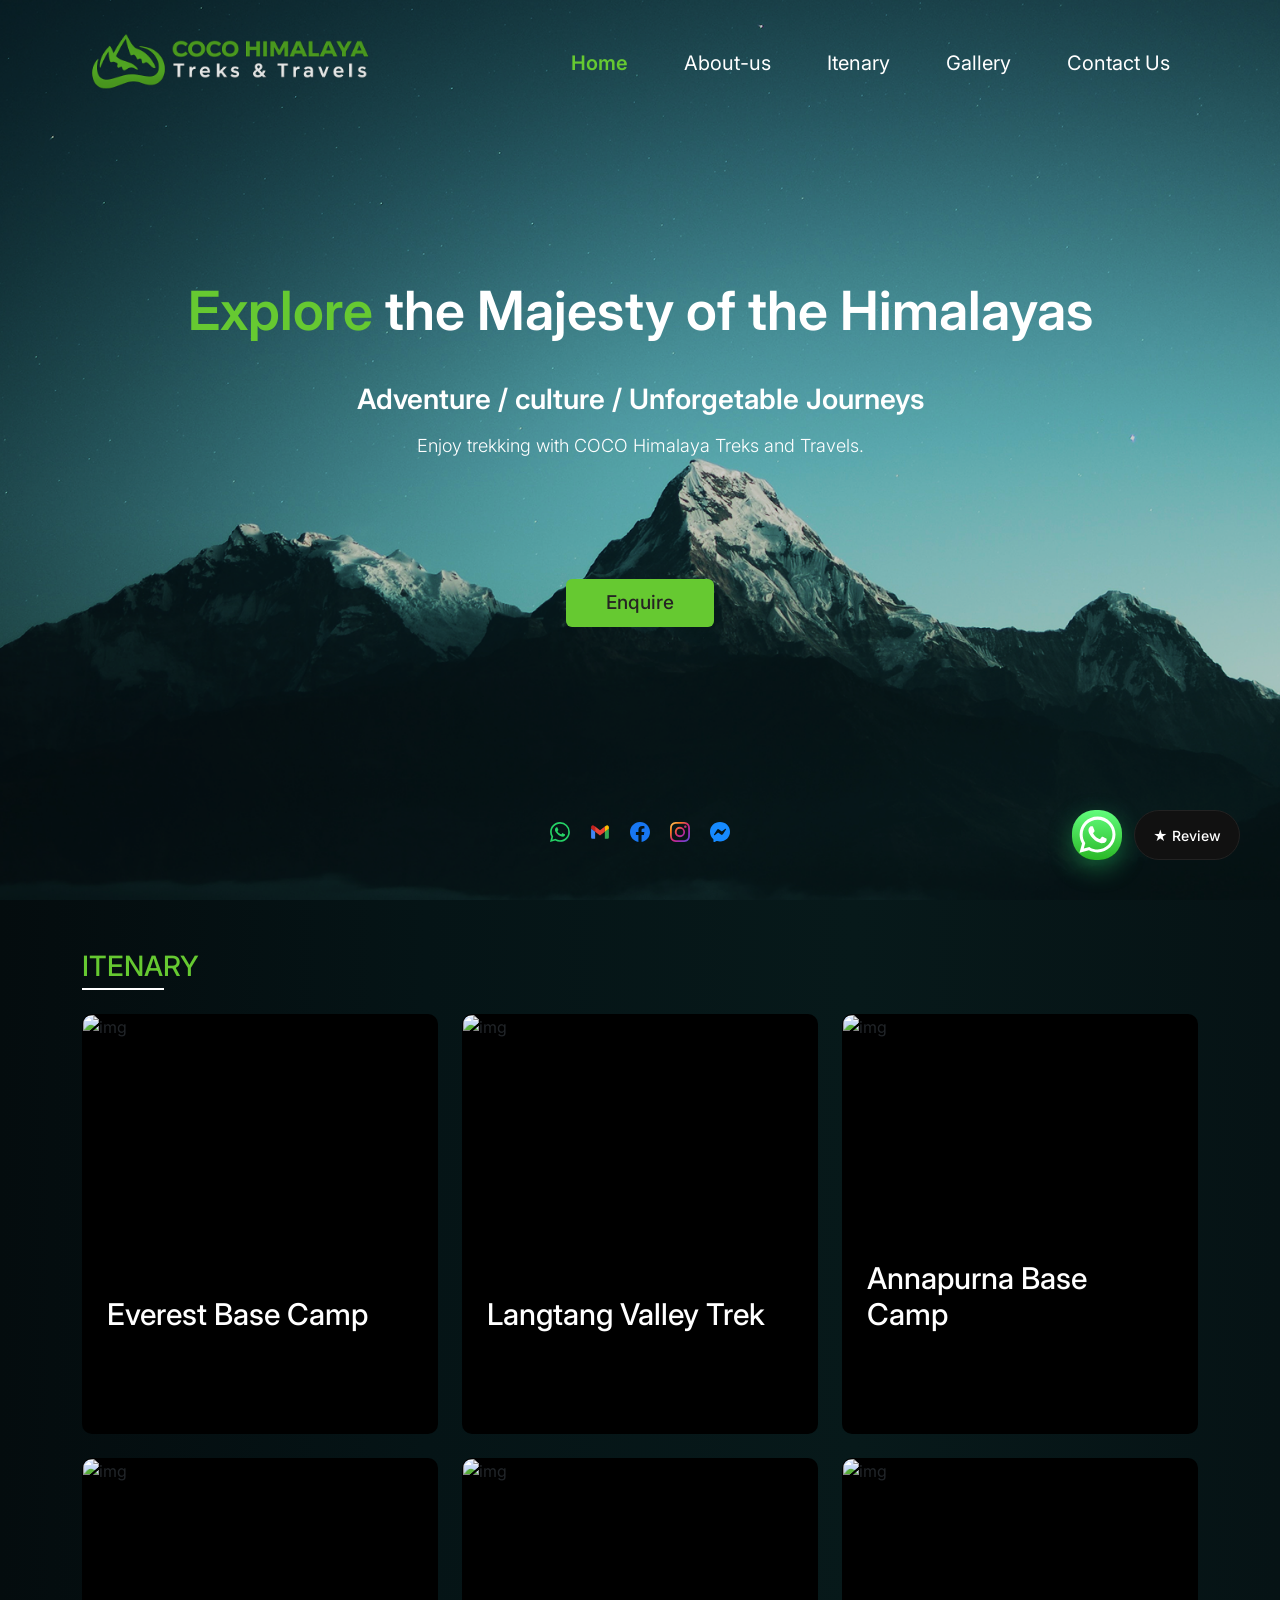
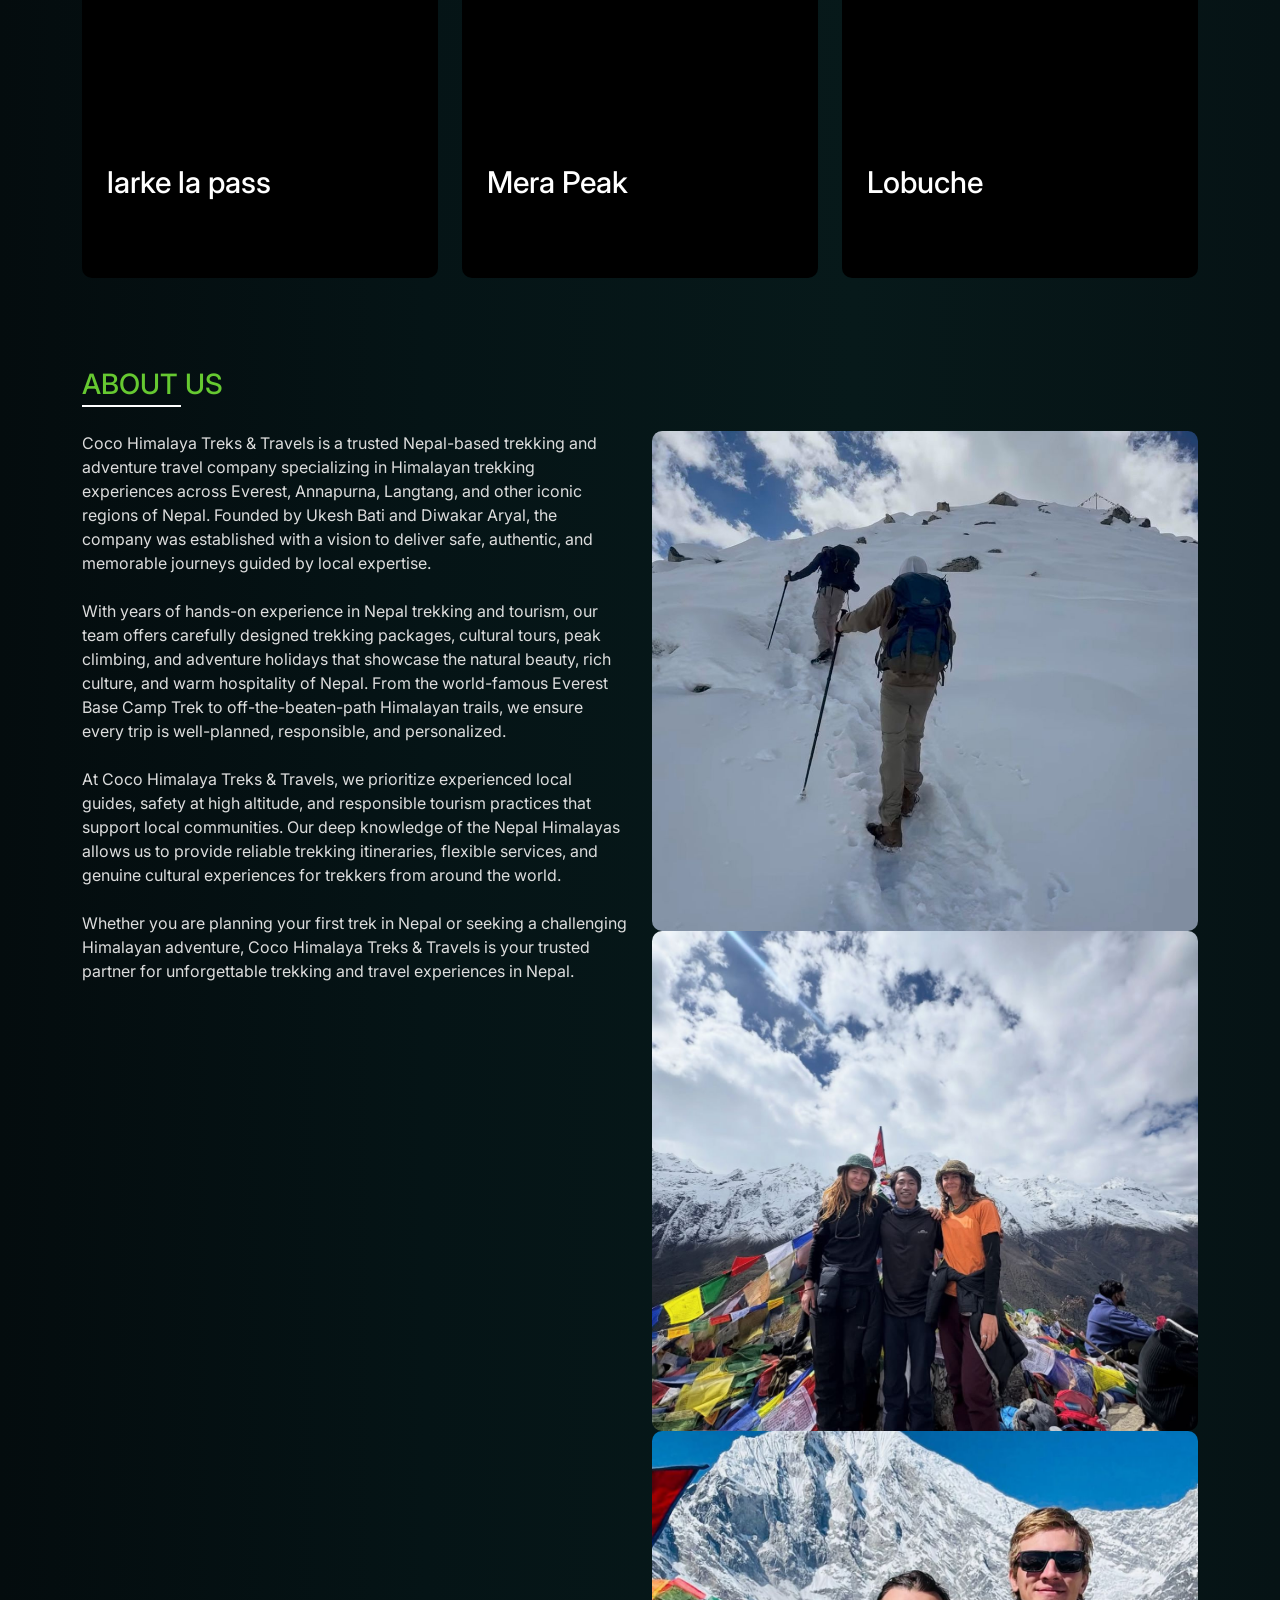
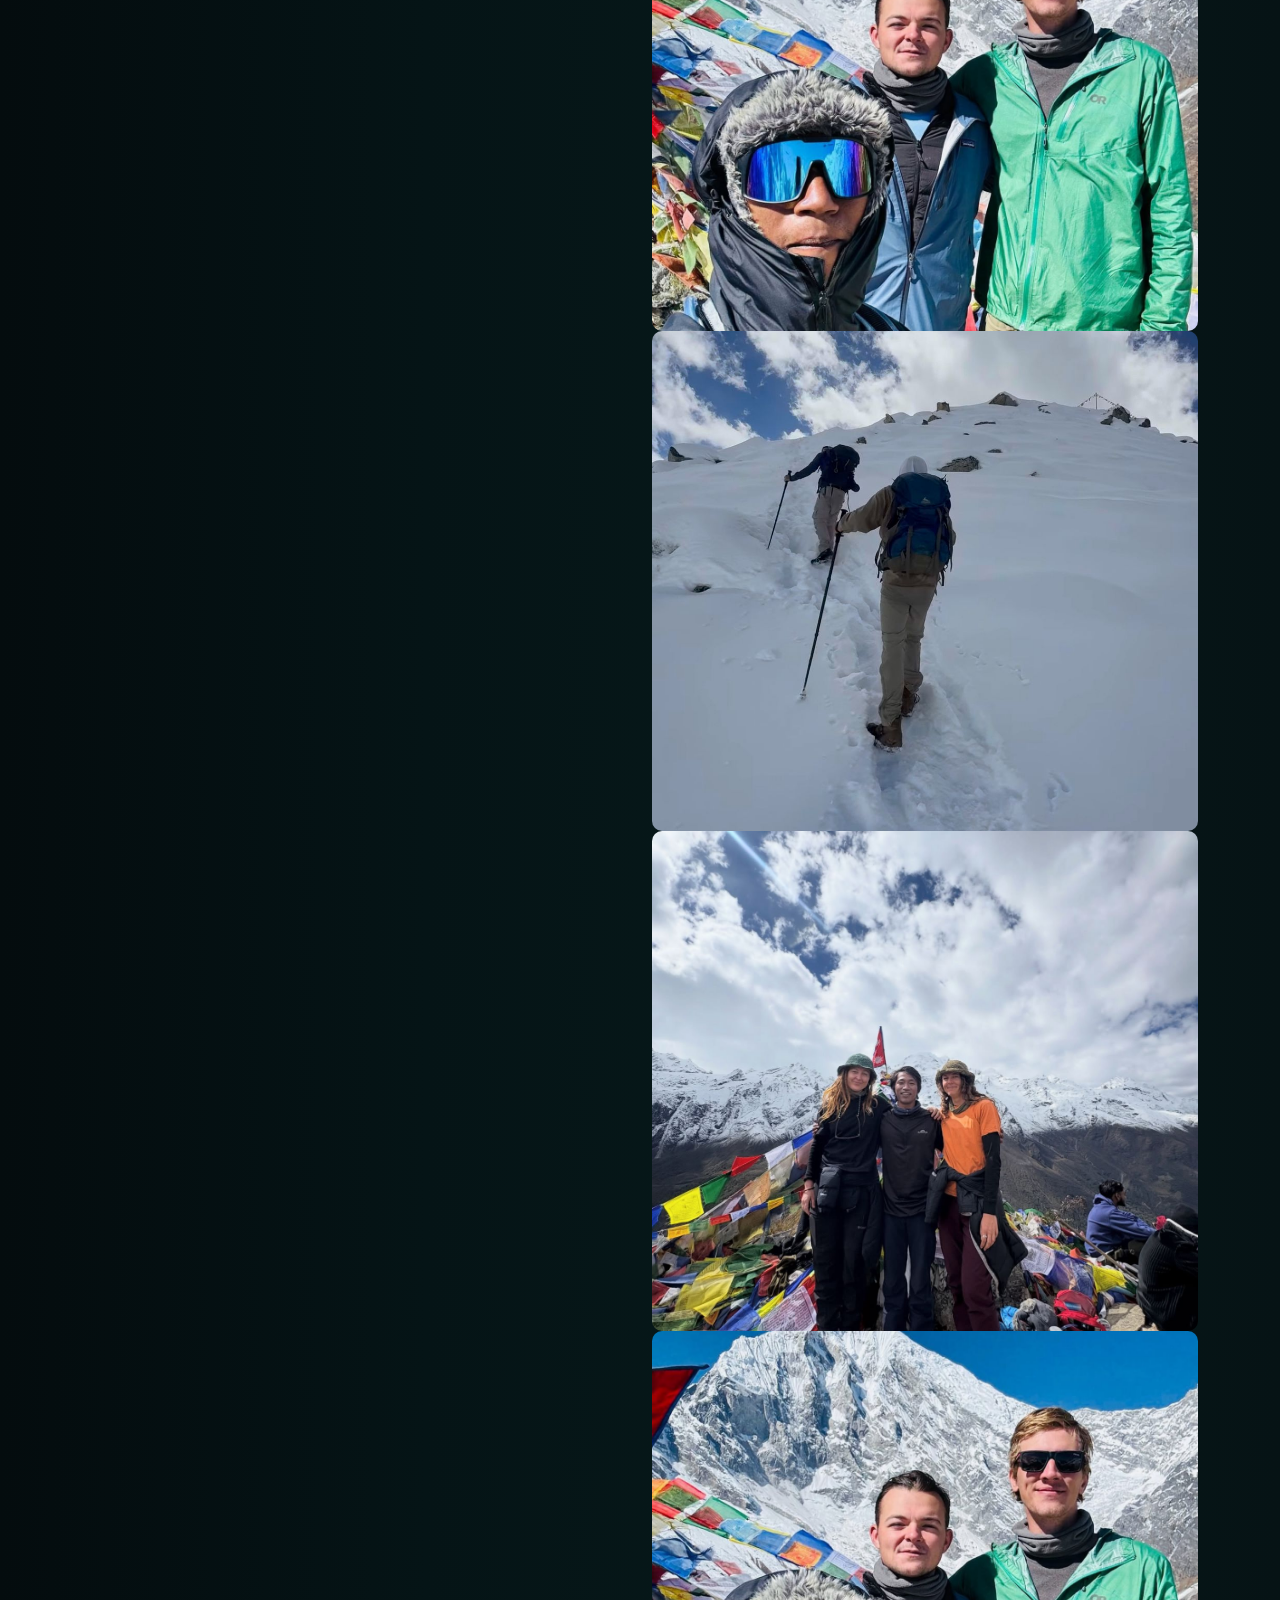
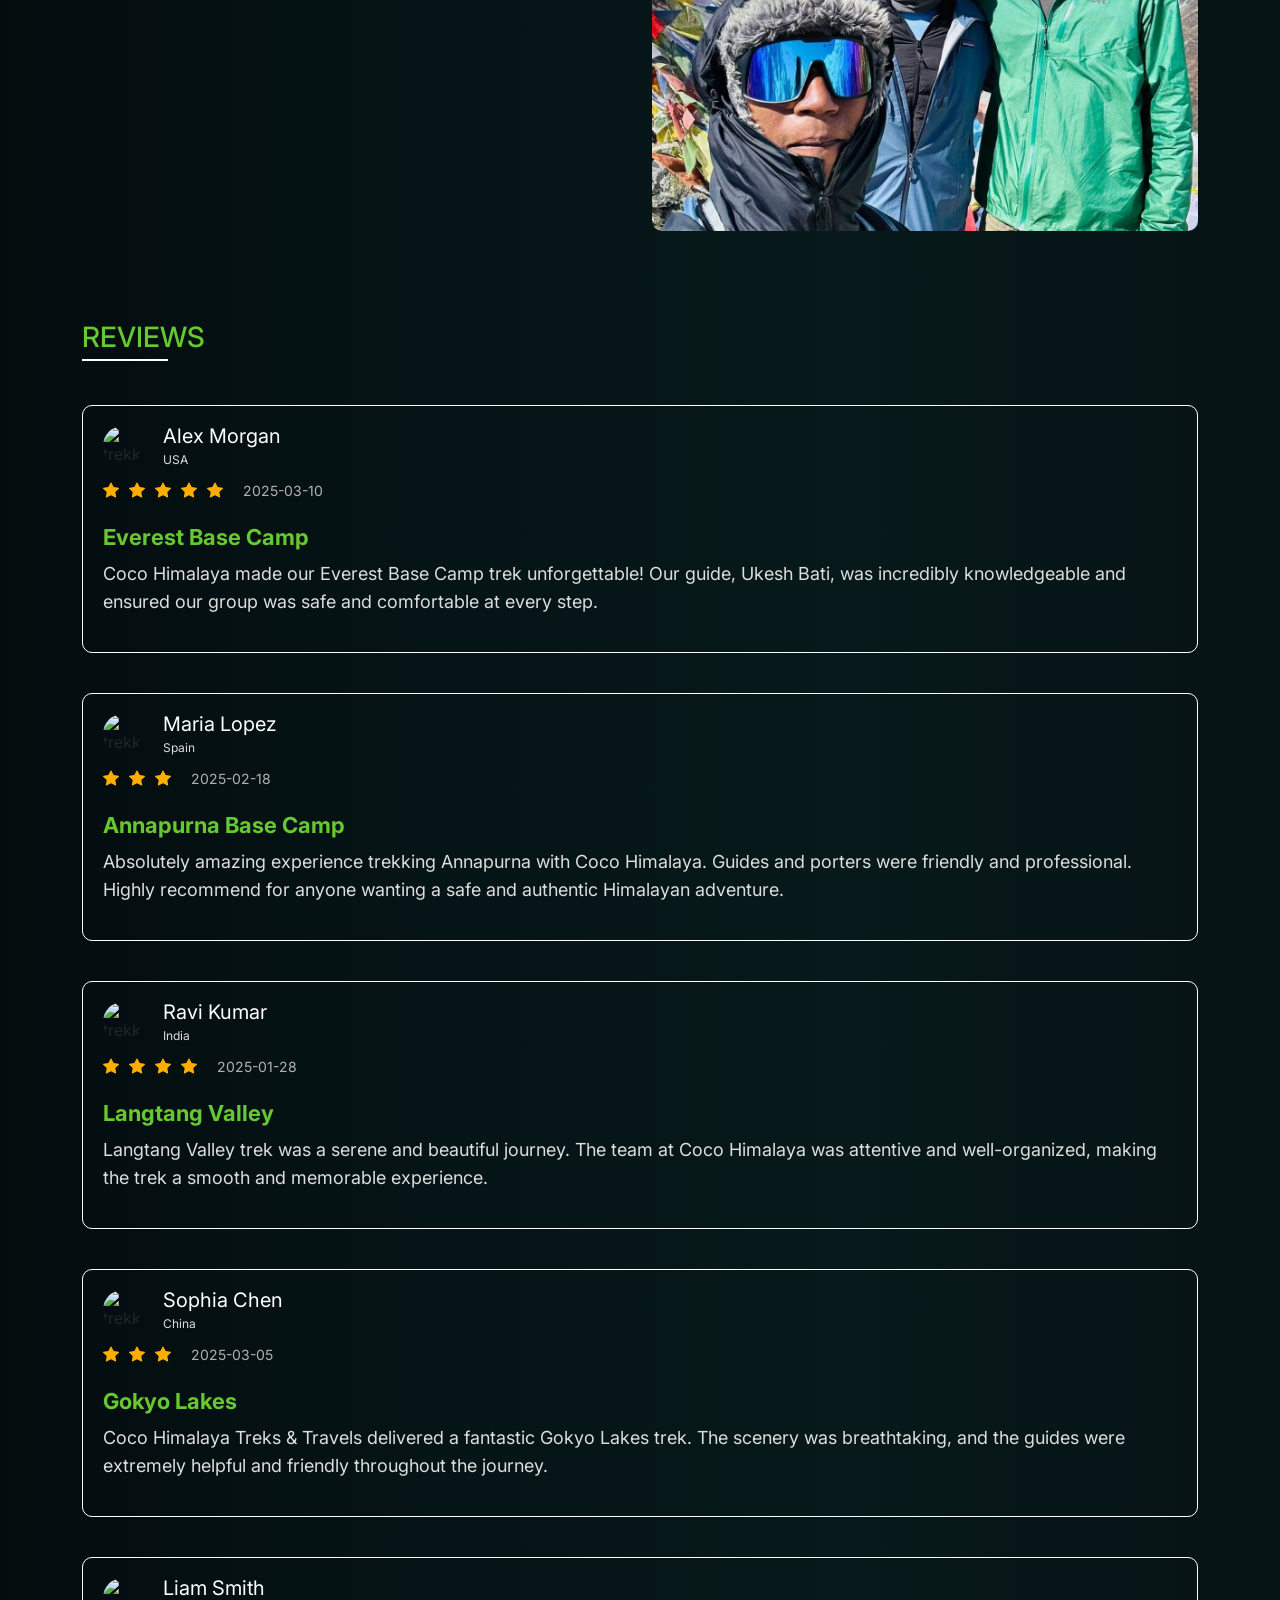
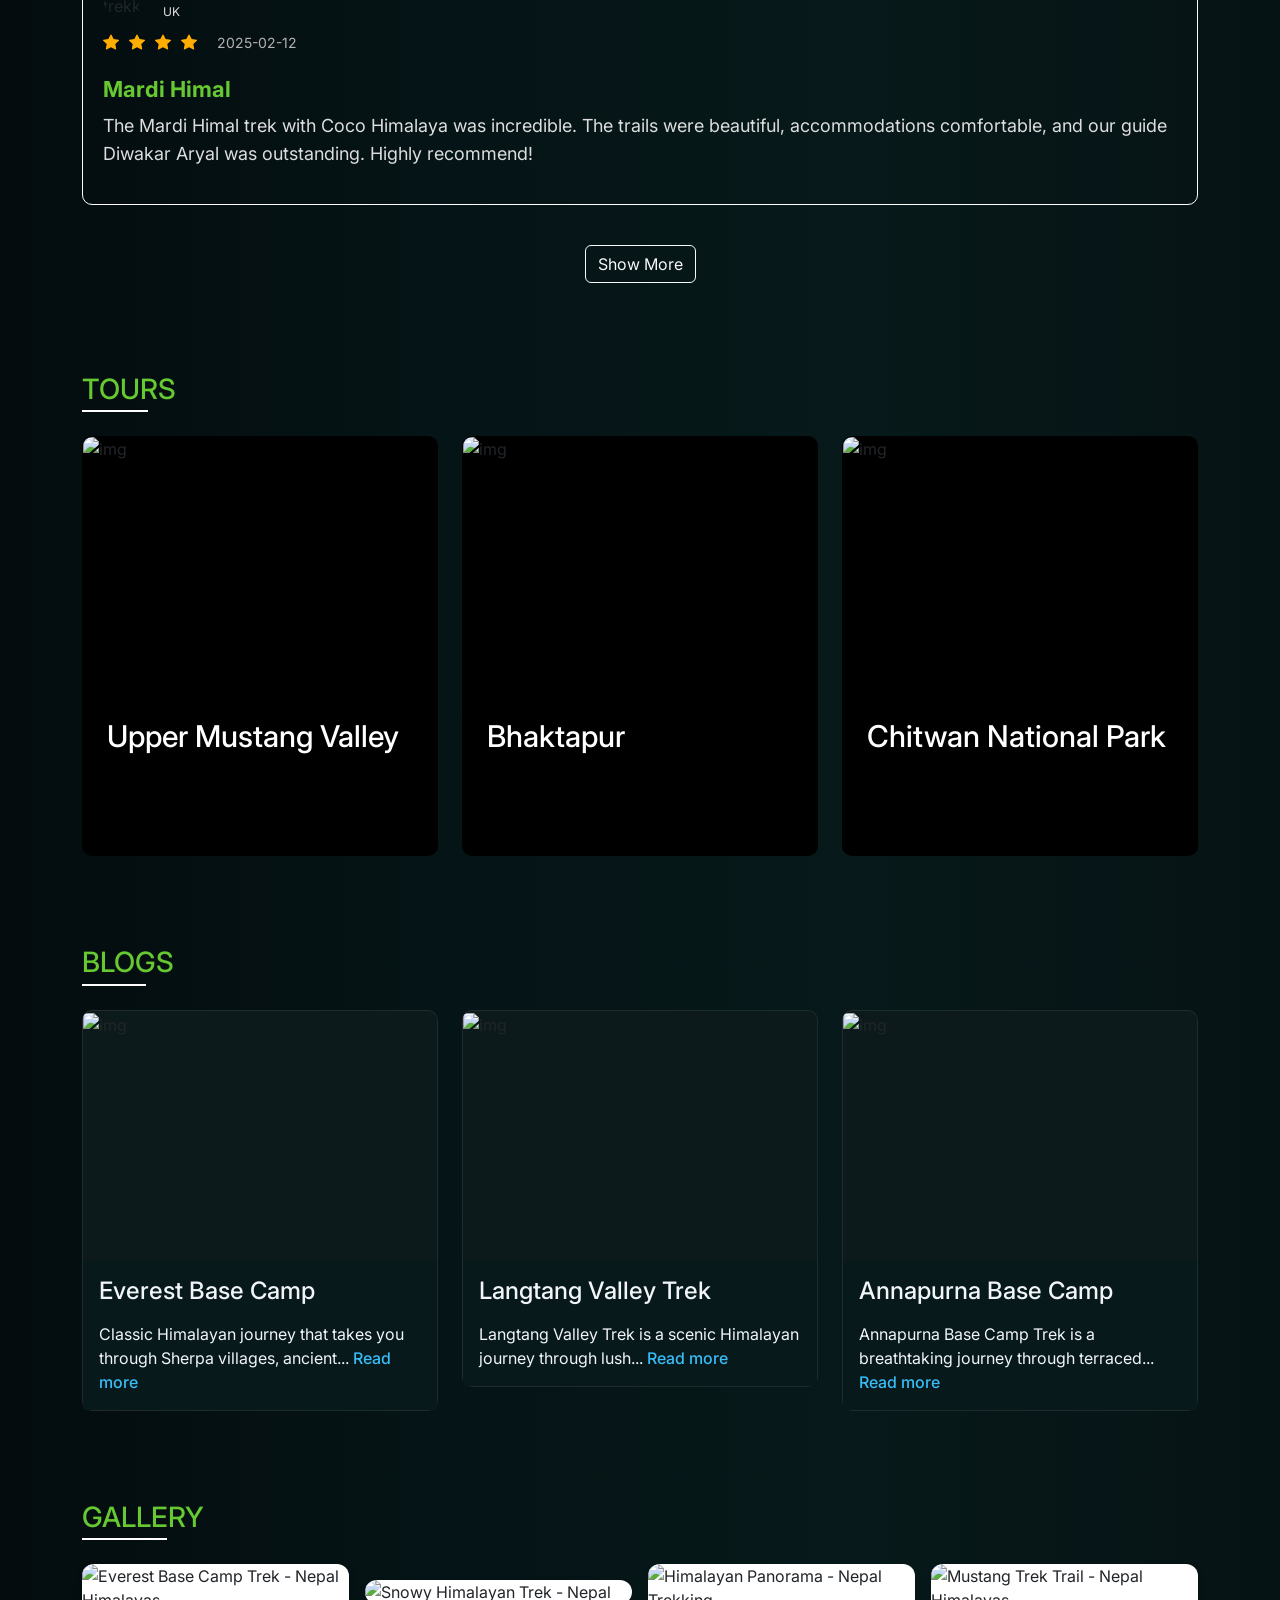
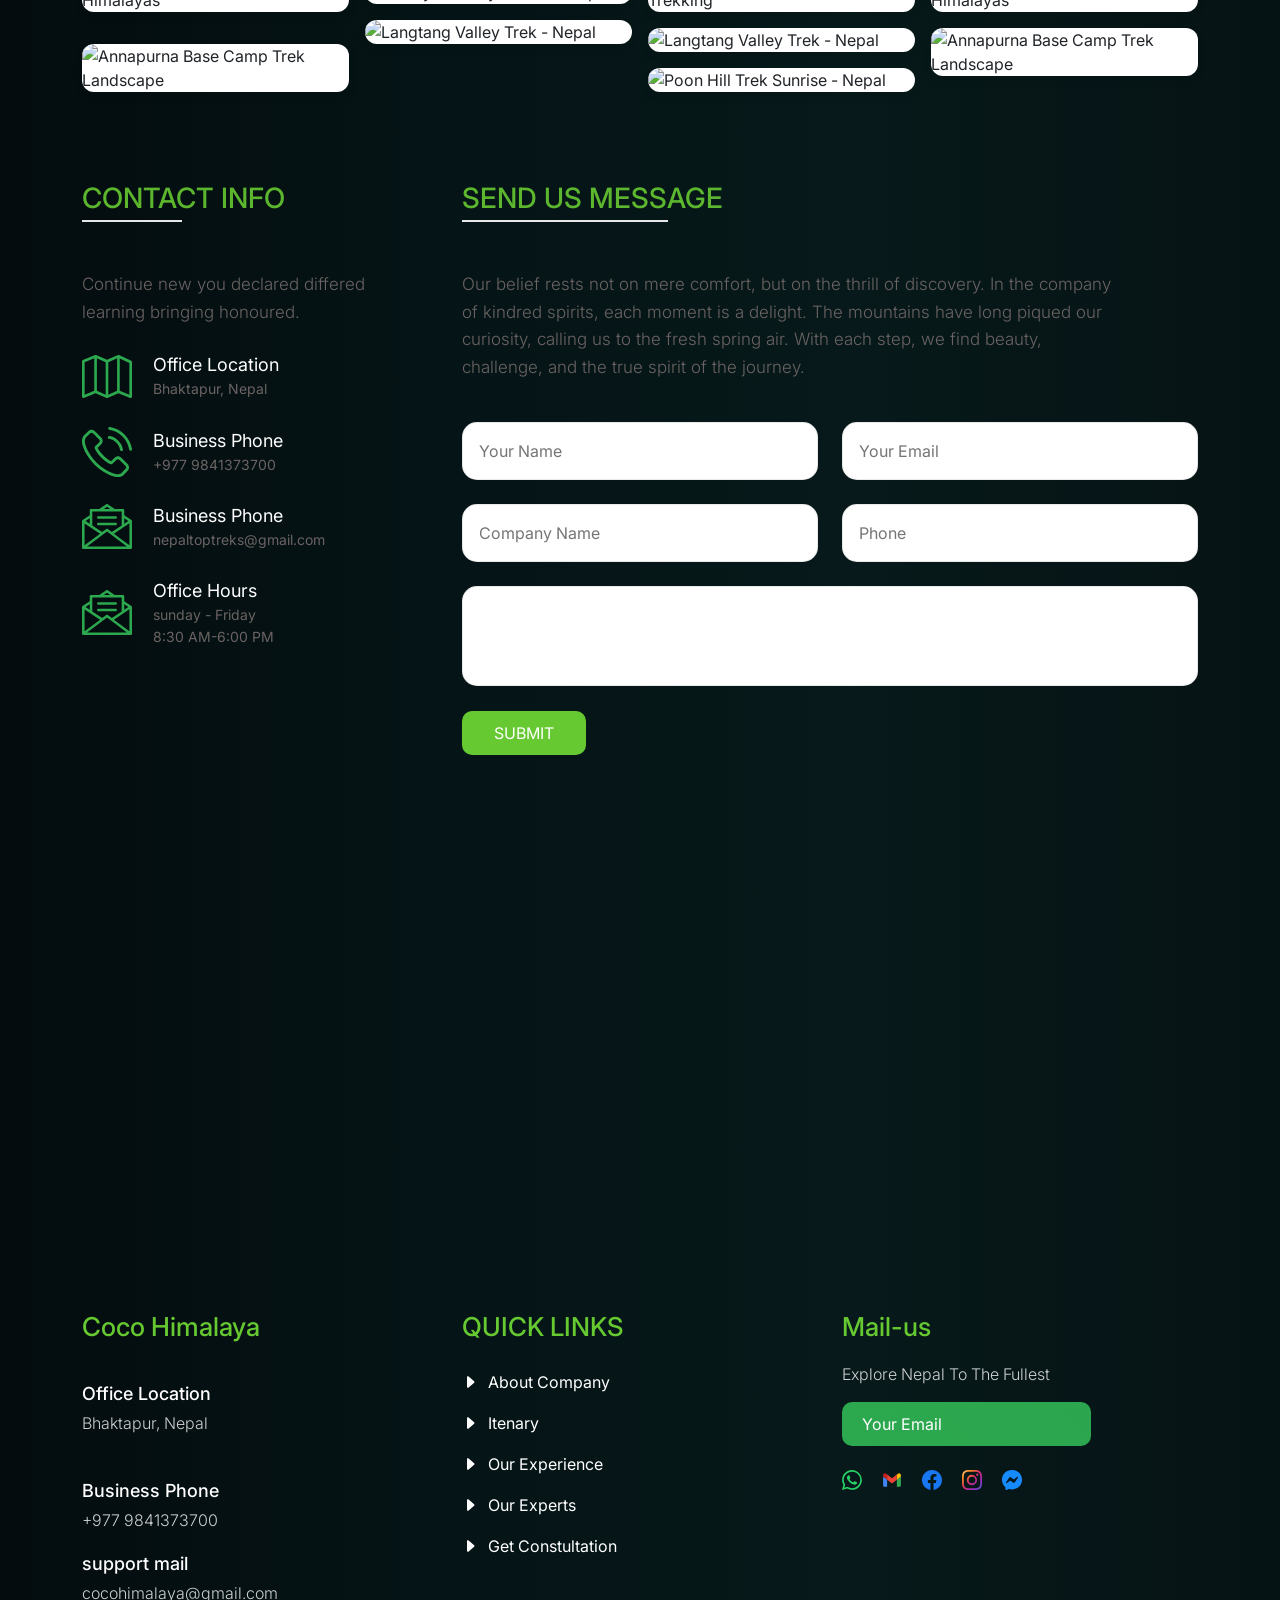
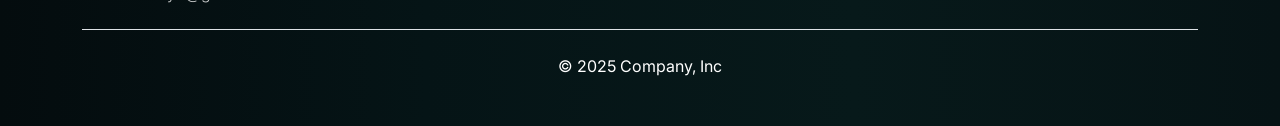
==== commit 961af1d2: "final ready" ====
--- a/index.html
+++ b/index.html
@@ -119,11 +119,11 @@
                     <div class="col-lg-4">
                         <div class="itenary-wrapper">
                             <div class="card">
-                                 <figure>
-                                    <img src="https://images.prismic.io/elite-exped/e8369f2c-9147-42fe-b817-f5dc8f0db027_Nimsdai-EBC-Drone-Jose01.jpg?auto=compress,format&rect=0,0,3662,4577&w=2400&h=3000" class="card-img-top"
-                                        alt="img">
-                                </figure>
-                               
+                                <figure>
+                                    <img src="https://images.prismic.io/elite-exped/e8369f2c-9147-42fe-b817-f5dc8f0db027_Nimsdai-EBC-Drone-Jose01.jpg?auto=compress,format&rect=0,0,3662,4577&w=2400&h=3000"
+                                        class="card-img-top" alt="img">
+                                </figure>
+
                                 <div class="card-body overlay-content">
                                     <h5 class="card-title">Everest Base Camp</h5>
                                     <p class="card-text">Classic Himalayan journey that takes you through Sherpa
@@ -131,7 +131,8 @@
                                         world’s highest mountain. The trek offers breathtaking views of Everest, Lhotse,
                                         Nuptse, and Ama Dablam while immersing you in rich local culture and
                                         high-altitude adventure.</p>
-                                    <a href="#" class="btn btn-primary" data-bs-toggle="modal" data-bs-target="#trekInquiryModal">Book Now</a>
+                                    <a href="#" class="btn btn-primary" data-bs-toggle="modal"
+                                        data-bs-target="#trekInquiryModal">Book Now</a>
                                 </div>
                             </div>
                         </div>
@@ -150,7 +151,8 @@
                                         beautiful Langtang Valley beneath snow-capped peaks. The trek offers stunning
                                         mountain views, rich local culture, and a peaceful trekking experience close to
                                         Kathmandu.</p>
-                                    <a href="#" class="btn btn-primary" data-bs-toggle="modal" data-bs-target="#trekInquiryModal">Book Now</a>
+                                    <a href="#" class="btn btn-primary" data-bs-toggle="modal"
+                                        data-bs-target="#trekInquiryModal">Book Now</a>
                                 </div>
                             </div>
                         </div>
@@ -159,8 +161,8 @@
                         <div class="itenary-wrapper">
                             <div class="card">
                                 <figure>
-                                    <img src="https://images.pexels.com/photos/14273399/pexels-photo-14273399.png" class="card-img-top"
-                                        alt="img">
+                                    <img src="https://images.pexels.com/photos/14273399/pexels-photo-14273399.png"
+                                        class="card-img-top" alt="img">
                                 </figure>
                                 <div class="card-body overlay-content">
                                     <h5 class="card-title">Annapurna Base Camp</h5>
@@ -169,7 +171,8 @@
                                         culminating at the base of the Annapurna Massif. Trekkers enjoy panoramic
                                         mountain views, diverse landscapes, and rich local culture along the way, making
                                         it one of Nepal’s most iconic Himalayan adventures.</p>
-                                    <a href="#" class="btn btn-primary" data-bs-toggle="modal" data-bs-target="#trekInquiryModal">Book Now</a>
+                                    <a href="#" class="btn btn-primary" data-bs-toggle="modal"
+                                        data-bs-target="#trekInquiryModal">Book Now</a>
                                 </div>
                             </div>
                         </div>
@@ -178,14 +181,15 @@
                         <div class="itenary-wrapper">
                             <div class="card">
                                 <figure>
-                                    <img src="https://images.prismic.io/elite-exped/b4d85354-c868-45dd-9e5e-66559e8a9a50_Everest+Base+camp.jpg?auto=format&rect=0,0,3000,2000&w=1200&h=800&dpr=1.5" class="card-img-top"
-                                        alt="img">
+                                    <img src="https://images.prismic.io/elite-exped/b4d85354-c868-45dd-9e5e-66559e8a9a50_Everest+Base+camp.jpg?auto=format&rect=0,0,3000,2000&w=1200&h=800&dpr=1.5"
+                                        class="card-img-top" alt="img">
                                 </figure>
                                 <div class="card-body overlay-content">
                                     <h5 class="card-title">larke la pass</h5>
                                     <p class="card-text">Some quick example text to build on the card title and make up
                                         the bulk of the card’s content.</p>
-                                    <a href="#" class="btn btn-primary" data-bs-toggle="modal" data-bs-target="#trekInquiryModal">Book Now</a>
+                                    <a href="#" class="btn btn-primary" data-bs-toggle="modal"
+                                        data-bs-target="#trekInquiryModal">Book Now</a>
                                 </div>
                             </div>
                         </div>
@@ -194,14 +198,15 @@
                         <div class="itenary-wrapper">
                             <div class="card">
                                 <figure>
-                                    <img src="https://images.prismic.io/elite-exped/88dd05a8-5723-4daf-a696-564d07ea9865_Nimsdai-Elite-Exped-Everest-Edits-Guy-Bolton166.jpg?auto=compress,format&rect=0,0,1638,2048&w=2400&h=3001" class="card-img-top"
-                                        alt="img">
+                                    <img src="https://images.prismic.io/elite-exped/88dd05a8-5723-4daf-a696-564d07ea9865_Nimsdai-Elite-Exped-Everest-Edits-Guy-Bolton166.jpg?auto=compress,format&rect=0,0,1638,2048&w=2400&h=3001"
+                                        class="card-img-top" alt="img">
                                 </figure>
                                 <div class="card-body overlay-content">
                                     <h5 class="card-title">Mera Peak</h5>
                                     <p class="card-text">Some quick example text to build on the card title and make up
                                         the bulk of the card’s content.</p>
-                                    <a href="#" class="btn btn-primary" data-bs-toggle="modal" data-bs-target="#trekInquiryModal">Book Now</a>
+                                    <a href="#" class="btn btn-primary" data-bs-toggle="modal"
+                                        data-bs-target="#trekInquiryModal">Book Now</a>
                                 </div>
                             </div>
                         </div>
@@ -210,22 +215,21 @@
                         <div class="itenary-wrapper">
                             <div class="card">
                                 <figure>
-                                    <img src="https://images.prismic.io/elite-exped/bfc6aaf5-bdef-4063-96fa-2d2dc0280b84_Nimsdai-Osprey008.jpg?auto=compress,format&rect=0,0,2807,4203&w=2400&h=3594" class="card-img-top"
-                                        alt="img">
+                                    <img src="https://images.prismic.io/elite-exped/bfc6aaf5-bdef-4063-96fa-2d2dc0280b84_Nimsdai-Osprey008.jpg?auto=compress,format&rect=0,0,2807,4203&w=2400&h=3594"
+                                        class="card-img-top" alt="img">
                                 </figure>
                                 <div class="card-body overlay-content">
                                     <h5 class="card-title">Lobuche</h5>
                                     <p class="card-text">Some quick example text to build on the card title and make up
                                         the bulk of the card’s content.</p>
-                                    <a href="#" class="btn btn-primary" data-bs-toggle="modal" data-bs-target="#trekInquiryModal">Book Now</a>
-                                </div>
-                            </div>
-                        </div>
-                    </div>
-                </div>
-            </div>
-        </section>
-        <section class="travel-wrapper">
+                                    <a href="#" class="btn btn-primary" data-bs-toggle="modal"
+                                        data-bs-target="#trekInquiryModal">Book Now</a>
+                                </div>
+                            </div>
+                        </div>
+                    </div>
+                </div>
+            </div>
         </section>
         <section class="about-us">
             <div class="container">
@@ -515,10 +519,14 @@
                         beautiful, accommodations comfortable, and our guide Diwakar Aryal was outstanding. Highly
                         recommend!</p>
                 </div>
-
+                <div class="text-center mt-4">
+                    <button class="btn btn-outline-light" id="toggleReviews">
+                        Show More
+                    </button>
+                </div>
             </div>
         </section>
-        <section class="itenary-main-wrapper">
+        <section class="itenary-main-wrapper travel-main-wrapper">
             <div class="container">
                 <h3>Tours</h3>
                 <div class="row g-4">
@@ -526,8 +534,8 @@
                         <div class="itenary-wrapper">
                             <div class="card">
                                 <figure>
-                                    <img src="https://images.pexels.com/photos/34022824/pexels-photo-34022824.jpeg" class="card-img-top"
-                                        alt="img">
+                                    <img src="https://images.pexels.com/photos/34022824/pexels-photo-34022824.jpeg"
+                                        class="card-img-top" alt="img">
                                 </figure>
                                 <div class="card-body overlay-content">
                                     <h5 class="card-title">Upper Mustang Valley</h5>
@@ -536,7 +544,8 @@
                                         world’s highest mountain. The trek offers breathtaking views of Everest, Lhotse,
                                         Nuptse, and Ama Dablam while immersing you in rich local culture and
                                         high-altitude adventure.</p>
-                                    <a href="#" class="btn btn-primary" data-bs-toggle="modal" data-bs-target="#trekInquiryModal">Book Now</a>
+                                    <a href="#" class="btn btn-primary" data-bs-toggle="modal"
+                                        data-bs-target="#trekInquiryModal">Book Now</a>
                                 </div>
                             </div>
                         </div>
@@ -555,7 +564,8 @@
                                         beautiful Langtang Valley beneath snow-capped peaks. The trek offers stunning
                                         mountain views, rich local culture, and a peaceful trekking experience close to
                                         Kathmandu.</p>
-                                    <a href="#" class="btn btn-primary" data-bs-toggle="modal" data-bs-target="#trekInquiryModal">Book Now</a>
+                                    <a href="#" class="btn btn-primary" data-bs-toggle="modal"
+                                        data-bs-target="#trekInquiryModal">Book Now</a>
                                 </div>
                             </div>
                         </div>
@@ -564,8 +574,8 @@
                         <div class="itenary-wrapper">
                             <div class="card">
                                 <figure>
-                                    <img src="https://images.pexels.com/photos/10965840/pexels-photo-10965840.jpeg" class="card-img-top"
-                                        alt="img">
+                                    <img src="https://images.pexels.com/photos/10965840/pexels-photo-10965840.jpeg"
+                                        class="card-img-top" alt="img">
                                 </figure>
                                 <div class="card-body overlay-content">
                                     <h5 class="card-title">Chitwan National Park</h5>
@@ -574,7 +584,8 @@
                                         culminating at the base of the Annapurna Massif. Trekkers enjoy panoramic
                                         mountain views, diverse landscapes, and rich local culture along the way, making
                                         it one of Nepal’s most iconic Himalayan adventures.</p>
-                                    <a href="#" class="btn btn-primary" data-bs-toggle="modal" data-bs-target="#trekInquiryModal">Book Now</a>
+                                    <a href="#" class="btn btn-primary" data-bs-toggle="modal"
+                                        data-bs-target="#trekInquiryModal">Book Now</a>
                                 </div>
                             </div>
                         </div>
@@ -590,8 +601,8 @@
                         <div class="blogs-wrapper">
                             <div class="card">
                                 <figure>
-                                    <img src="https://images.pexels.com/photos/4032145/pexels-photo-4032145.jpeg" class="card-img-top"
-                                        alt="img">
+                                    <img src="https://images.pexels.com/photos/4032145/pexels-photo-4032145.jpeg"
+                                        class="card-img-top" alt="img">
                                 </figure>
                                 <div class="card-body">
                                     <h5 class="card-title">Everest Base Camp</h5>
@@ -628,8 +639,8 @@
                         <div class="blogs-wrapper">
                             <div class="card">
                                 <figure>
-                                    <img src="https://images.pexels.com/photos/1531660/pexels-photo-1531660.jpeg" class="card-img-top"
-                                        alt="img">
+                                    <img src="https://images.pexels.com/photos/1531660/pexels-photo-1531660.jpeg"
+                                        class="card-img-top" alt="img">
                                 </figure>
                                 <div class="card-body">
                                     <h5 class="card-title">Annapurna Base Camp</h5>
@@ -643,11 +654,11 @@
                             </div>
                         </div>
                     </div>
-                     
+
                 </div>
             </div>
         </section>
-        <section class="faq-wrapper"></section>
+        <!-- <section class="faq-wrapper"></section> -->
         <section class="gallery-wrapper">
             <div class="container">
                 <h3>Gallery</h3>
@@ -657,17 +668,20 @@
                             alt="Everest Base Camp Trek - Nepal Himalayas">
                     </div>
                     <div class="gallery-item">
-                        <img src="https://images.prismic.io/elite-exped/b4d85354-c868-45dd-9e5e-66559e8a9a50_Everest+Base+camp.jpg?auto=format&rect=0,0,3000,2000&w=1200&h=800&dpr=1.5" alt="">
+                        <img src="https://images.prismic.io/elite-exped/b4d85354-c868-45dd-9e5e-66559e8a9a50_Everest+Base+camp.jpg?auto=format&rect=0,0,3000,2000&w=1200&h=800&dpr=1.5"
+                            alt="">
                     </div>
                     <div class="gallery-item">
                         <img src="https://images.prismic.io/elite-exped/bf1e9cd8-c6e9-4e73-ac9c-98d8e8caebc2_Lobuche-Nimsdai-Elite-Exped-Matt-Hardy-Photography-3.jpg?auto=compress,format&rect=0,0,8191,5464&w=2400&h=1601"
                             alt="Annapurna Base Camp Trek Landscape">
                     </div>
-                      <div class="gallery-item">
-                        <img src="https://images.prismic.io/elite-exped/d4825aff-b1c9-4ea9-b0b5-0b5d6b44078d_Lobuche-Nimsdai-Elite-Exped-Matt-Hardy-Photography-19.jpg?auto=compress,format&rect=0,0,8105,5407&w=2400&h=1601" alt="">
-                    </div>
                     <div class="gallery-item">
-                        <img src="https://images.prismic.io/elite-exped/b6a9c98d-e381-49a2-bfef-b685b78508af_Nimsdai-Elite-Exped-Everest-Edits-Guy-Bolton003.jpg?auto=compress,format&rect=0,0,2048,1273&w=2400&h=1492" alt="Snowy Himalayan Trek - Nepal">
+                        <img src="https://images.prismic.io/elite-exped/d4825aff-b1c9-4ea9-b0b5-0b5d6b44078d_Lobuche-Nimsdai-Elite-Exped-Matt-Hardy-Photography-19.jpg?auto=compress,format&rect=0,0,8105,5407&w=2400&h=1601"
+                            alt="">
+                    </div>
+                    <div class="gallery-item">
+                        <img src="https://images.prismic.io/elite-exped/b6a9c98d-e381-49a2-bfef-b685b78508af_Nimsdai-Elite-Exped-Everest-Edits-Guy-Bolton003.jpg?auto=compress,format&rect=0,0,2048,1273&w=2400&h=1492"
+                            alt="Snowy Himalayan Trek - Nepal">
 
                     </div>
                     <div class="gallery-item">
@@ -679,7 +693,7 @@
                         <img src="https://images.prismic.io/elite-exped/8e8a31c3-e4c6-45d3-ac82-714ca95dc501_Lobuche-Nimsdai-Elite-Exped-Matt-Hardy-Photography-11.jpg?auto=compress,format&rect=0,0,8191,5464&w=2400&h=1601"
                             alt="Himalayan Panorama - Nepal Trekking">
                     </div>
-                     <div class="gallery-item">
+                    <div class="gallery-item">
                         <img src="https://images.pexels.com/photos/30439897/pexels-photo-30439897.jpeg"
                             alt="Langtang Valley Trek - Nepal">
                     </div>
@@ -691,12 +705,12 @@
                         <img src="https://images.prismic.io/elite-exped/234da9e9-a4ca-44e0-b4da-8024de45f221_Lobuche-Nimsdai-Elite-Exped-Matt-Hardy-Photography-13.jpg?auto=compress,format&rect=0,0,8191,5464&w=2400&h=1601"
                             alt="Mustang Trek Trail - Nepal Himalayas">
                     </div>
-                  
+
                     <div class="gallery-item">
                         <img src="https://images.prismic.io/elite-exped/b83ecddf-3613-4027-8dae-415b2552fc7f_Lobuche-Nimsdai-Elite-Exped-Matt-Hardy-Photography.jpg?auto=compress,format&rect=0,0,5246,3928&w=2400&h=1797"
                             alt="Annapurna Base Camp Trek Landscape">
                     </div>
-                   
+
                 </div>
             </div>
 
@@ -797,6 +811,26 @@
                     referrerpolicy="no-referrer-when-downgrade"></iframe>
             </div>
         </section>
+        <div class="floating-actions">
+            <a href="https://wa.me/977XXXXXXXXX" target="_blank" class="whatsapp-float">
+                <svg style="pointer-events:none; display:block; height:50px; width:50px;" width="50px" height="50px" viewBox="0 0 1024 1024">
+                    <defs>
+                    <path id="htwasqicona-chat" d="M1023.941 765.153c0 5.606-.171 17.766-.508 27.159-.824 22.982-2.646 52.639-5.401 66.151-4.141 20.306-10.392 39.472-18.542 55.425-9.643 18.871-21.943 35.775-36.559 50.364-14.584 14.56-31.472 26.812-50.315 36.416-16.036 8.172-35.322 14.426-55.744 18.549-13.378 2.701-42.812 4.488-65.648 5.3-9.402.336-21.564.505-27.15.505l-504.226-.081c-5.607 0-17.765-.172-27.158-.509-22.983-.824-52.639-2.646-66.152-5.4-20.306-4.142-39.473-10.392-55.425-18.542-18.872-9.644-35.775-21.944-50.364-36.56-14.56-14.584-26.812-31.471-36.415-50.314-8.174-16.037-14.428-35.323-18.551-55.744-2.7-13.378-4.487-42.812-5.3-65.649-.334-9.401-.503-21.563-.503-27.148l.08-504.228c0-5.607.171-17.766.508-27.159.825-22.983 2.646-52.639 5.401-66.151 4.141-20.306 10.391-39.473 18.542-55.426C34.154 93.24 46.455 76.336 61.07 61.747c14.584-14.559 31.472-26.812 50.315-36.416 16.037-8.172 35.324-14.426 55.745-18.549 13.377-2.701 42.812-4.488 65.648-5.3 9.402-.335 21.565-.504 27.149-.504l504.227.081c5.608 0 17.766.171 27.159.508 22.983.825 52.638 2.646 66.152 5.401 20.305 4.141 39.472 10.391 55.425 18.542 18.871 9.643 35.774 21.944 50.363 36.559 14.559 14.584 26.812 31.471 36.415 50.315 8.174 16.037 14.428 35.323 18.551 55.744 2.7 13.378 4.486 42.812 5.3 65.649.335 9.402.504 21.564.504 27.15l-.082 504.226z"></path>
+                    </defs>
+                    <linearGradient id="htwasqiconb-chat" gradientUnits="userSpaceOnUse" x1="512.001" y1=".978" x2="512.001" y2="1025.023">
+                        <stop offset="0" stop-color="#61fd7d"></stop>
+                        <stop offset="1" stop-color="#2bb826"></stop>
+                    </linearGradient>
+                    <use xlink:href="#htwasqicona-chat" overflow="visible" style="fill: url(#htwasqiconb-chat)" fill="url(#htwasqiconb-chat)"></use>
+                    <g>
+                        <path style="fill: #FFFFFF;" fill="#FFF" d="M783.302 243.246c-69.329-69.387-161.529-107.619-259.763-107.658-202.402 0-367.133 164.668-367.214 367.072-.026 64.699 16.883 127.854 49.017 183.522l-52.096 190.229 194.665-51.047c53.636 29.244 114.022 44.656 175.482 44.682h.151c202.382 0 367.128-164.688 367.21-367.094.039-98.087-38.121-190.319-107.452-259.706zM523.544 808.047h-.125c-54.767-.021-108.483-14.729-155.344-42.529l-11.146-6.612-115.517 30.293 30.834-112.592-7.259-11.544c-30.552-48.579-46.688-104.729-46.664-162.379.066-168.229 136.985-305.096 305.339-305.096 81.521.031 158.154 31.811 215.779 89.482s89.342 134.332 89.312 215.859c-.066 168.243-136.984 305.118-305.209 305.118zm167.415-228.515c-9.177-4.591-54.286-26.782-62.697-29.843-8.41-3.062-14.526-4.592-20.645 4.592-6.115 9.182-23.699 29.843-29.053 35.964-5.352 6.122-10.704 6.888-19.879 2.296-9.176-4.591-38.74-14.277-73.786-45.526-27.275-24.319-45.691-54.359-51.043-63.543-5.352-9.183-.569-14.146 4.024-18.72 4.127-4.109 9.175-10.713 13.763-16.069 4.587-5.355 6.117-9.183 9.175-15.304 3.059-6.122 1.529-11.479-.765-16.07-2.293-4.591-20.644-49.739-28.29-68.104-7.447-17.886-15.013-15.466-20.645-15.747-5.346-.266-11.469-.322-17.585-.322s-16.057 2.295-24.467 11.478-32.113 31.374-32.113 76.521c0 45.147 32.877 88.764 37.465 94.885 4.588 6.122 64.699 98.771 156.741 138.502 21.892 9.45 38.982 15.094 52.308 19.322 21.98 6.979 41.982 5.995 57.793 3.634 17.628-2.633 54.284-22.189 61.932-43.615 7.646-21.427 7.646-39.791 5.352-43.617-2.294-3.826-8.41-6.122-17.585-10.714z"></path>
+                    </g>
+                </svg>
+            </a>
+            <button class="review-float" data-bs-toggle="modal" data-bs-target="#reviewModal">
+                ★ Review
+            </button>
+        </div>
     </main>
     <footer>
         <div class="container pt-5">
@@ -934,45 +968,102 @@
     <div class="modal fade" id="trekInquiryModal" tabindex="-1" aria-hidden="true">
         <div class="modal-dialog modal-dialog-centered">
             <div class="modal-content dark-modal">
-            
-            <div class="modal-header border-0">
-                <h5 class="modal-title">Trek Inquiry Form</h5>
-                <button type="button" class="btn-close btn-close-white" data-bs-dismiss="modal"></button>
-            </div>
-
-            <div class="modal-body">
-                <form>
-                <div class="mb-3">
-                    <label class="form-label">Full Name</label>
-                    <input type="text" class="form-control dark-input" placeholder="Enter full name">
-                </div>
-
-                <div class="mb-3">
-                    <label class="form-label">Trekking Destination</label>
-                    <input type="text" class="form-control dark-input" placeholder="Langtang, Everest, Annapurna">
-                </div>
-
-                <div class="mb-3">
-                    <label class="form-label">Duration (Days)</label>
-                    <input type="number" class="form-control dark-input" placeholder="e.g. 10"  min="1" step="1" >
-                </div>
-
-                <div class="mb-3">
-                    <label class="form-label">Country of Origin</label>
-                    <input type="text" class="form-control dark-input" placeholder="Your country">
-                </div>
-
-                <div class="mb-3">
-                    <label class="form-label">Email Address</label>
-                    <input type="email" class="form-control dark-input" placeholder="you@example.com">
-                </div>
-                </form>
-            </div>
-
-            <div class="modal-footer border-0">
-                <button type="button" class="btn btn-outline-light" data-bs-dismiss="modal">Cancel</button>
-                <button type="submit" class="btn btn-warning inquiry-btn">Send Inquiry</button>
-            </div>
+
+                <div class="modal-header border-0">
+                    <h5 class="modal-title">Trek Inquiry Form</h5>
+                    <button type="button" class="btn-close btn-close-white" data-bs-dismiss="modal"></button>
+                </div>
+
+                <div class="modal-body">
+                    <form>
+                        <div class="mb-3">
+                            <label class="form-label">Full Name</label>
+                            <input type="text" class="form-control dark-input" placeholder="Enter full name">
+                        </div>
+
+                        <div class="mb-3">
+                            <label class="form-label">Trekking Destination</label>
+                            <input type="text" class="form-control dark-input"
+                                placeholder="Langtang, Everest, Annapurna">
+                        </div>
+
+                        <div class="mb-3">
+                            <label class="form-label">Duration (Days)</label>
+                            <input type="number" class="form-control dark-input" placeholder="e.g. 10" min="1" step="1">
+                        </div>
+
+                        <div class="mb-3">
+                            <label class="form-label">Country of Origin</label>
+                            <input type="text" class="form-control dark-input" placeholder="Your country">
+                        </div>
+
+                        <div class="mb-3">
+                            <label class="form-label">Email Address</label>
+                            <input type="email" class="form-control dark-input" placeholder="you@example.com">
+                        </div>
+                    </form>
+                </div>
+
+                <div class="modal-footer border-0">
+                    <button type="button" class="btn btn-outline-light" data-bs-dismiss="modal">Cancel</button>
+                    <button type="submit" class="btn btn-warning inquiry-btn">Send Inquiry</button>
+                </div>
+
+            </div>
+        </div>
+    </div>
+    <div class="modal fade" id="reviewModal" tabindex="-1" aria-hidden="true">
+        <div class="modal-dialog modal-dialog-centered modal-lg">
+            <div class="modal-content dark-modal">
+
+                <div class="modal-header border-0">
+                    <h5 class="modal-title">Share Your Trek Experience</h5>
+                    <button type="button" class="btn-close btn-close-white" data-bs-dismiss="modal"></button>
+                </div>
+
+                <div class="modal-body">
+                    <form class="row g-3">
+
+                        <div class="col-md-6">
+                            <label class="form-label">Your Name</label>
+                            <input type="text" class="form-control dark-input" placeholder="Full name">
+                        </div>
+
+                        <div class="col-md-6">
+                            <label class="form-label">Country</label>
+                            <input type="text" class="form-control dark-input" placeholder="Country name">
+                        </div>
+
+                        <div class="col-12">
+                            <label class="form-label">Trek Name</label>
+                            <input type="text" class="form-control dark-input" placeholder="Langtang Valley Trek">
+                        </div>
+
+                        <div class="col-12">
+                            <label class="form-label">Your Experience</label>
+                            <textarea class="form-control dark-input" rows="4"
+                                placeholder="Share your trekking experience..."></textarea>
+                        </div>
+
+                        <div class="col-12">
+                           
+                            <div class="rating-stars">
+                                
+                                <input type="radio" name="rating" id="star5"><label for="star5">★</label>
+                                <input type="radio" name="rating" id="star4"><label for="star4">★</label>
+                                <input type="radio" name="rating" id="star3"><label for="star3">★</label>
+                                <input type="radio" name="rating" id="star2"><label for="star2">★</label>
+                                <input type="radio" name="rating" id="star1"><label for="star1">★</label>
+                            </div>
+                        </div>
+
+                    </form>
+                </div>
+
+                <div class="modal-footer border-0">
+                    <button class="btn btn-outline-light" data-bs-dismiss="modal">Cancel</button>
+                    <button class="btn btn-warning">Submit Review</button>
+                </div>
 
             </div>
         </div>
--- a/assets/css/style.min.css
+++ b/assets/css/style.min.css
@@ -1 +1 @@
-@import"https://fonts.googleapis.com/css2?family=Inter:ital,opsz,wght@0,14..32,100..900;1,14..32,100..900&display=swap";body{font-family:"Inter",sans-serif}*{margin:0;padding:0;box-sizing:border-box}body{background:#040c0e;background:linear-gradient(to right, #040c0e, #051416, #07191a, #061315)}figure{margin:0 !important}figure img{width:100%;height:100%;object-fit:cover}a{text-decoration:none}h3{display:inline-block;font-size:28px;color:#66c931;margin-bottom:0;padding:10px 0 30px 0;position:relative;text-transform:uppercase}h3::before{content:"";position:absolute;bottom:24px;left:0;width:70%;height:2px;background-color:#fff}.social-media-links{display:flex;align-items:center;column-gap:20px;margin-top:20px}.dark-modal{background:#0b0b0b;color:#fff;border-radius:14px}.dark-modal .modal-title{font-weight:600}.dark-input{background-color:#111;border:1px solid #222;color:#fff;padding:12px}.dark-input::placeholder{color:#777}.dark-input:focus{background-color:#111;color:#fff;border-color:#ffc107;box-shadow:none}.dark-modal .form-label{font-size:14px;color:#ccc}.dark-modal .btn-warning{font-weight:500}.modal-backdrop.show{opacity:.85}.dark-modal{background:rgba(10,10,10,.85);backdrop-filter:blur(12px)}.modal-footer{padding-top:0}header{padding:20px 0}header figure{width:300px;height:60px}header .navbar-nav{margin-left:40px}header .whatsapp-icon svg{margin-left:20px}header .nav-link{font-size:20px;color:#fff}header .nav-link:hover{color:#66c931}header .nav-link.active{color:#66c931 !important;font-weight:600}header .nav-item{padding:0 20px}.homepage-header{position:absolute;top:0;left:0;width:100%}@media screen and (max-width: 992px){header{padding:20px 0}}footer{background:#040c0e;background:linear-gradient(to right, #040c0e, #051416, #07191a, #061315);color:#fff}footer p{margin:0;color:#fff}footer .span-header{font-size:26px;color:#66c931;font-weight:500}footer .column-footer1{display:flex;flex-direction:column;row-gap:18px}footer .column-footer1 figure img{width:35%;object-fit:cover}footer .column-footer1 p{font-size:18px;font-weight:500}footer .column-footer1 span{font-weight:300;opacity:.8}footer .column-footer2 span{font-weight:500}footer .column-footer2 .content-text{column-gap:20px;align-items:center}footer .column-footer2 .content-text figure{height:100px}footer .column-footer2 .content-text figure img{width:100%;height:100%;object-fit:contain}footer .column-footer3 .menu{display:flex;flex-direction:column;row-gap:17px;padding:0}footer .column-footer3 .menu li{list-style-type:none;display:flex;align-items:center;column-gap:10px}footer .column-footer3 .menu li a{text-decoration:none;color:#fff;font-weight:400}footer .column-footer4 p{opacity:.8;font-weight:300 !important;font-size:16px;color:#fff}footer .column-footer4 .input-email{display:flex;align-items:center}footer .column-footer4 .input-email input{padding:10px 20px;width:70%;border:none;border-radius:10px;background:linear-gradient(45deg, #2ca84f 0%, rgba(44, 168, 79, 0.99) 100%)}footer .column-footer4 .input-email input::placeholder{color:#fff}footer .column-footer4 .input-email a{height:100%;background-color:#fff;padding:10px 14px;border-radius:0px 10px 10px 0px}.homepage{width:100%;height:100vh;background-image:url("/assets/images/Mountain.png");background-position:center;background-repeat:no-repeat;background-size:cover;position:relative;display:flex;flex-direction:column;align-items:center;justify-content:center}.homepage .homepage-header{position:absolute;top:0;left:0;width:100%}.homepage .homepage-content{display:flex;flex-direction:column;align-items:center;justify-content:center}.homepage .homepage-content h1{width:100%;font-size:54px;line-height:75px;letter-spacing:5%;font-weight:600;text-align:center;margin-bottom:35px;color:#fff}.homepage .homepage-content h1 span{color:#66c931}.homepage .homepage-content p{font-size:28px;color:#fff;font-weight:600;line-height:33px;text-align:center}.homepage .homepage-content .span{color:#fff;font-size:18px;font-weight:300;text-align:center}.homepage .homepage-content button{padding:10px 40px;border:none;background-color:#66c931;margin-top:120px;border-radius:6px;color:#252323;font-size:19px;font-weight:500}.homepage .social-media-links{display:flex;align-items:center;justify-content:center;column-gap:20px;position:absolute;top:90%;left:50%;transform:translate(-50%, -50%)}.itenary-main-wrapper{background:#040c0e;background:linear-gradient(to right, #040c0e, #051416, #07191a, #061315);padding:40px 0}.itenary-main-wrapper .itenary-wrapper .card{position:relative;overflow:hidden;height:420px;border-radius:10px;background:#000;cursor:pointer}.itenary-main-wrapper .itenary-wrapper .card figure{height:100%;margin:0}.itenary-main-wrapper .itenary-wrapper .card figure img{height:100%;width:100%;object-fit:cover;display:block}.itenary-main-wrapper .itenary-wrapper .card .overlay-content{position:absolute;left:0;bottom:0;width:100%;height:100%;padding:24px;display:flex;flex-direction:column;justify-content:flex-end;background:linear-gradient(to top, rgba(0, 0, 0, 0.85), rgba(0, 0, 0, 0.2), transparent);transform:translateY(15%);transition:transform .45s ease}.itenary-main-wrapper .itenary-wrapper .card .overlay-content h5{font-size:30px;margin-bottom:12px;color:#fff}.itenary-main-wrapper .itenary-wrapper .card .overlay-content p{color:#fff;font-size:16px;margin-bottom:20px}.itenary-main-wrapper .itenary-wrapper .card .overlay-content p,.itenary-main-wrapper .itenary-wrapper .card .overlay-content .btn{opacity:0;transform:translateY(20px);transition:all .35s ease}.itenary-main-wrapper .itenary-wrapper .card .overlay-content .btn{background-color:#66c931;border:none}.itenary-main-wrapper .itenary-wrapper .card .read-toggle{color:#38bdf8;font-weight:500;text-decoration:none}.itenary-main-wrapper .itenary-wrapper .card .read-toggle:hover{text-decoration:underline}.itenary-main-wrapper .itenary-wrapper .card:hover .overlay-content{transform:translateY(0)}.itenary-main-wrapper .itenary-wrapper .card:hover .overlay-content p,.itenary-main-wrapper .itenary-wrapper .card:hover .overlay-content .btn{opacity:1;transform:translateY(0)}.blogs-main-wrapper{background:#040c0e;background:linear-gradient(to right, #040c0e, #051416, #07191a, #061315);padding:40px 0}.blogs-main-wrapper .blogs-wrapper .card{width:100%;border-radius:10px;background:#0c1a1c;border:1px solid hsla(0,0%,100%,.08);backdrop-filter:blur(6px)}.blogs-main-wrapper .blogs-wrapper .card figure{height:250px}.blogs-main-wrapper .blogs-wrapper .card figure img{border:none}.blogs-main-wrapper .blogs-wrapper .card .card-body{background:rgba(7,25,26,.9);color:#f1f5f9}.blogs-main-wrapper .blogs-wrapper .card .card-body h5{font-size:24px;margin-bottom:16px}.blogs-main-wrapper .blogs-wrapper .card .card-body .btn{background-color:#66c931;border:none}.blogs-main-wrapper .blogs-wrapper .card .card-body .read-toggle{color:#38bdf8;font-weight:500;text-decoration:none}.blogs-main-wrapper .blogs-wrapper .card .card-body .read-toggle:hover{text-decoration:underline}.about-us{background:#040c0e;background:linear-gradient(to right, #040c0e, #051416, #07191a, #061315);padding:40px 0}.about-us .about-description{color:#ddd}.about-us .about-image-wrapper figure{border-radius:10px;height:500px;overflow:hidden}.reviews-main-wrapper{background:#040c0e;background:linear-gradient(to right, #040c0e, #051416, #07191a, #061315);padding:40px 0}.reviews-main-wrapper .review-wrap{padding:20px;border-radius:10px;border:1px solid #fff;margin-top:20px;margin-bottom:40px}.reviews-main-wrapper .review-wrap .trekker-info{display:flex;column-gap:20px;align-items:start}.reviews-main-wrapper .review-wrap .trekker-info figure{width:40px;height:40px;border-radius:50%;overflow:hidden}.reviews-main-wrapper .review-wrap .trekker-info .trekker-name p{margin-bottom:0;color:#fff;font-size:20px;line-height:20px}.reviews-main-wrapper .review-wrap .trekker-info .trekker-name span{color:#ddd;font-size:12px}.reviews-main-wrapper .review-wrap .rating-wrapper{display:flex;column-gap:20px;align-items:center;padding:10px 0 20px 0}.reviews-main-wrapper .review-wrap .rating-wrapper .star-wrap{display:flex;align-items:center;column-gap:10px}.reviews-main-wrapper .review-wrap .rating-wrapper .star-wrap svg{color:#ffae00}.reviews-main-wrapper .review-wrap .rating-wrapper .date-wrap{color:#b4b1b1;font-size:14px}.reviews-main-wrapper .review-wrap .trek-name p{font-size:22px;color:#ddd;font-weight:700;color:#66c931;margin-bottom:6px}.reviews-main-wrapper .review-wrap .review-desc{font-size:18px;line-height:28px;color:#ddd}.gallery-wrapper{background:#040c0e;background:linear-gradient(to right, #040c0e, #051416, #07191a, #061315);padding:40px 0}.gallery{column-count:4;column-gap:16px}@media(max-width: 1200px){.gallery{column-count:3}}@media(max-width: 768px){.gallery{column-count:2}}@media(max-width: 480px){.gallery{column-count:1}}.gallery-item{break-inside:avoid;margin-bottom:16px;background:#fff;border-radius:12px;overflow:hidden;box-shadow:0 4px 10px rgba(0,0,0,.08);cursor:pointer;transition:transform .2s ease,box-shadow .2s ease}.gallery-item img{width:100%;display:block}.caption{padding:10px 12px;font-size:14px;color:#333}.contact-banner{padding-top:40px;background:#040c0e;background:linear-gradient(to right, #040c0e, #051416, #07191a, #061315);color:#fff}.contact-banner h1{font-size:50px;font-weight:700;display:inline-block}.contact-banner ul{display:flex;justify-content:center;align-items:center;column-gap:5px;margin-bottom:100px}@media screen and (max-width: 1000px){.contact-banner ul{margin-bottom:60px}}.contact-banner ul li{list-style-type:none}.contact-banner ul li a{font-size:20px;font-weight:400}.contact-banner ul .active a{color:#66c931}@media screen and (max-width: 1000px){.contact-banner .contact-form .row{display:flex;flex-direction:column;row-gap:50px}}.contact-banner .contact-form h3{color:#66c931;opacity:.9;margin:0}.contact-banner .contact-form h3::before{width:28%}.contact-banner .contact-form P{font-weight:300;font-size:17px;line-height:1.625;color:#6b6363;width:90%;margin:0}.contact-banner .contact-form .form-column{display:flex;flex-direction:column;row-gap:25px}.contact-banner .contact-form .form-column .information-content{display:flex;align-items:center}.contact-banner .contact-form .form-column .information-content svg{width:20%}.contact-banner .contact-form .form-column .information-content .information-text{width:60%}.contact-banner .contact-form .form-column .information-content .information-text span{font-size:18px;font-weight:400}.contact-banner .contact-form .form-column .information-content .information-text p{font-size:14px;width:80%;font-weight:400}.contact-banner .contact-form .form-column input{width:100%;border:1px solid rgba(169,165,165,.249);border-radius:15px}.contact-banner .contact-form .form-column .text-area{height:100px}.contact-banner .main-button{background-color:#66c931;color:#fff;padding:10px 32px;border:none;border-radius:10px}.map iframe{width:100%}@media screen and (max-width: 1500px){.homepage-content h1{font-size:44px}}.detail-wrapper{border-radius:10px}.detail-wrapper figure{width:100%;height:350px;border-radius:10px;margin-bottom:20px;overflow:hidden}.detail-wrapper .trek-description p{font-size:16px;color:#fff;line-height:32px;margin-bottom:15px}.detail-wrapper .trek-description p span{font-size:24px;color:#66c931}.detail-wrapper .detailed-itenary h4{color:#fff;margin:0}.detail-wrapper .detailed-itenary ul{display:flex;align-items:center;column-gap:15px}.detail-wrapper .detailed-itenary .nav-link{color:#66c931}.detail-wrapper .detailed-itenary button.active{background-color:#66c931;color:#fff}.detail-wrapper .detailed-itenary .itinerary-accordion{--bs-accordion-bg: #0b0b0b;--bs-accordion-border-color: #1f1f1f;--bs-accordion-btn-bg: #0f0f0f;--bs-accordion-btn-color: #ffffff;--bs-accordion-active-bg: #141414;--bs-accordion-active-color: #f8f9fa;--bs-accordion-color: #cfcfcf}.detail-wrapper .detailed-itenary .itinerary-accordion .accordion-item{background-color:#0b0b0b;border:1px solid #1f1f1f;border-radius:10px;margin-bottom:15px;overflow:hidden}.detail-wrapper .detailed-itenary .itinerary-accordion .accordion-button{background:linear-gradient(135deg, #0e0e0e, #141414);color:#fff;font-weight:500;padding:18px 22px;box-shadow:none}.detail-wrapper .detailed-itenary .itinerary-accordion .accordion-button:focus{box-shadow:none}.detail-wrapper .detailed-itenary .itinerary-accordion .accordion-button:not(.collapsed){background:linear-gradient(135deg, #141414, #1a1a1a);color:#fff}.detail-wrapper .detailed-itenary .itinerary-accordion .accordion-button::after{filter:invert(1)}.detail-wrapper .detailed-itenary .itinerary-accordion .accordion-body{background-color:#0e0e0e;color:#cfcfcf;padding:20px 24px}.detail-wrapper .detailed-itenary .itinerary-accordion ul{padding-left:18px;margin:0}.detail-wrapper .detailed-itenary .itinerary-accordion li{margin-bottom:8px;line-height:1.6}.detail-wrapper .detailed-itenary .itinerary-accordion strong{color:#fff;font-weight:500}.detail-wrapper .detailed-itenary .itinerary-accordion .acclimatization-day .accordion-button{background:linear-gradient(135deg, #111111, #1d1d1d);border-left:4px solid #ffc107}.detail-wrapper .detailed-itenary .itinerary-accordion .acclimatization-day strong{color:#ffc107}.tour-detail-wrapper{max-width:700px;margin:0 auto}.tour-detail-wrapper figure{height:400px}.tour-detail-wrapper .trek-description{margin-top:20px}/*# sourceMappingURL=style.min.css.map */
+@import"https://fonts.googleapis.com/css2?family=Inter:ital,opsz,wght@0,14..32,100..900;1,14..32,100..900&display=swap";body{font-family:"Inter",sans-serif}*{margin:0;padding:0;box-sizing:border-box}body{background:#040c0e;background:linear-gradient(to right, #040c0e, #051416, #07191a, #061315)}figure{margin:0 !important}figure img{width:100%;height:100%;object-fit:cover}a{text-decoration:none}h3{display:inline-block;font-size:28px;color:#66c931;margin-bottom:0;padding:10px 0 30px 0;position:relative;text-transform:uppercase}h3::before{content:"";position:absolute;bottom:24px;left:0;width:70%;height:2px;background-color:#fff}.social-media-links{display:flex;align-items:center;column-gap:20px;margin-top:20px}.dark-modal{background:#0b0b0b;color:#fff;border-radius:14px}.dark-modal .modal-title{font-weight:600}.dark-input{background-color:#111;border:1px solid #222;color:#fff;padding:12px}.dark-input::placeholder{color:#777}.dark-input:focus{background-color:#111;color:#fff;border-color:#ffc107;box-shadow:none}.dark-modal .form-label{font-size:14px;color:#ccc}.dark-modal .btn-warning{font-weight:500}.modal-backdrop.show{opacity:.85}.dark-modal{background:rgba(10,10,10,.85);backdrop-filter:blur(12px)}.modal-footer{padding-top:0}.floating-actions{position:fixed;bottom:40px;right:40px;display:flex;gap:12px;z-index:9999}.whatsapp-float{border-radius:23px;display:flex;align-items:center;justify-content:center;box-shadow:0 8px 25px rgba(37,211,102,.4);transition:transform .3s;overflow:hidden}.whatsapp-float:hover{transform:scale(1.1)}.review-float{background:#111;color:#fff;border:1px solid #222;padding:0 18px;border-radius:30px;font-size:14px;font-weight:500;transition:all .3s ease}.review-float:hover{background:#ffc107;color:#000}.dark-modal{background:#0b0b0b;color:#fff;border-radius:16px}.dark-input{background:#111;border:1px solid #222;color:#fff}.dark-input:focus{background:#111;border-color:#ffc107;box-shadow:none}.rating-stars{display:flex;flex-direction:row-reverse;gap:6px;font-size:28px;float:left}.rating-stars input{display:none}.rating-stars label{cursor:pointer;color:#444;transition:color .3s ease}.rating-stars input:checked~label,.rating-stars label:hover,.rating-stars label:hover~label{color:#ffc107}@media(max-width: 576px){.floating-actions{bottom:20px;right:20px;flex-direction:column}}header{padding:20px 0}header figure{width:300px;height:60px}header .navbar-nav{margin-left:40px}header .whatsapp-icon svg{margin-left:20px}header .nav-link{font-size:20px;color:#fff}header .nav-link:hover{color:#66c931}header .nav-link.active{color:#66c931 !important;font-weight:600}header .nav-item{padding:0 20px}.homepage-header{position:absolute;top:0;left:0;width:100%}@media screen and (max-width: 992px){header{padding:20px 0}}footer{background:#040c0e;background:linear-gradient(to right, #040c0e, #051416, #07191a, #061315);color:#fff}footer p{margin:0;color:#fff}footer .span-header{font-size:26px;color:#66c931;font-weight:500}footer .column-footer1{display:flex;flex-direction:column;row-gap:18px}footer .column-footer1 figure img{width:35%;object-fit:cover}footer .column-footer1 p{font-size:18px;font-weight:500}footer .column-footer1 span{font-weight:300;opacity:.8}footer .column-footer2 span{font-weight:500}footer .column-footer2 .content-text{column-gap:20px;align-items:center}footer .column-footer2 .content-text figure{height:100px}footer .column-footer2 .content-text figure img{width:100%;height:100%;object-fit:contain}footer .column-footer3 .menu{display:flex;flex-direction:column;row-gap:17px;padding:0}footer .column-footer3 .menu li{list-style-type:none;display:flex;align-items:center;column-gap:10px}footer .column-footer3 .menu li a{text-decoration:none;color:#fff;font-weight:400}footer .column-footer4 p{opacity:.8;font-weight:300 !important;font-size:16px;color:#fff}footer .column-footer4 .input-email{display:flex;align-items:center}footer .column-footer4 .input-email input{padding:10px 20px;width:70%;border:none;border-radius:10px;background:linear-gradient(45deg, #2ca84f 0%, rgba(44, 168, 79, 0.99) 100%)}footer .column-footer4 .input-email input::placeholder{color:#fff}footer .column-footer4 .input-email a{height:100%;background-color:#fff;padding:10px 14px;border-radius:0px 10px 10px 0px}.homepage{width:100%;height:100vh;background-image:url("/assets/images/Mountain.png");background-position:center;background-repeat:no-repeat;background-size:cover;position:relative;display:flex;flex-direction:column;align-items:center;justify-content:center}.homepage .homepage-header{position:absolute;top:0;left:0;width:100%}.homepage .homepage-content{display:flex;flex-direction:column;align-items:center;justify-content:center}.homepage .homepage-content h1{width:100%;font-size:54px;line-height:75px;letter-spacing:5%;font-weight:600;text-align:center;margin-bottom:35px;color:#fff}.homepage .homepage-content h1 span{color:#66c931}.homepage .homepage-content p{font-size:28px;color:#fff;font-weight:600;line-height:33px;text-align:center}.homepage .homepage-content .span{color:#fff;font-size:18px;font-weight:300;text-align:center}.homepage .homepage-content button{padding:10px 40px;border:none;background-color:#66c931;margin-top:120px;border-radius:6px;color:#252323;font-size:19px;font-weight:500}.homepage .social-media-links{display:flex;align-items:center;justify-content:center;column-gap:20px;position:absolute;top:90%;left:50%;transform:translate(-50%, -50%)}.itenary-main-wrapper{background:#040c0e;background:linear-gradient(to right, #040c0e, #051416, #07191a, #061315);padding:40px 0}.itenary-main-wrapper .itenary-wrapper .card{position:relative;overflow:hidden;height:420px;border-radius:10px;background:#000;cursor:pointer}.itenary-main-wrapper .itenary-wrapper .card figure{height:100%;margin:0}.itenary-main-wrapper .itenary-wrapper .card figure img{height:100%;width:100%;object-fit:cover;display:block}.itenary-main-wrapper .itenary-wrapper .card .overlay-content{position:absolute;left:0;bottom:0;width:100%;height:100%;padding:24px;display:flex;flex-direction:column;justify-content:flex-end;background:linear-gradient(to top, rgba(0, 0, 0, 0.85), rgba(0, 0, 0, 0.2), transparent);transform:translateY(15%);transition:transform .45s ease}.itenary-main-wrapper .itenary-wrapper .card .overlay-content h5{font-size:30px;margin-bottom:12px;color:#fff}.itenary-main-wrapper .itenary-wrapper .card .overlay-content p{color:#fff;font-size:16px;margin-bottom:20px}.itenary-main-wrapper .itenary-wrapper .card .overlay-content p,.itenary-main-wrapper .itenary-wrapper .card .overlay-content .btn{opacity:0;transform:translateY(20px);transition:all .35s ease}.itenary-main-wrapper .itenary-wrapper .card .overlay-content .btn{background-color:#66c931;border:none}.itenary-main-wrapper .itenary-wrapper .card .read-toggle{color:#38bdf8;font-weight:500;text-decoration:none}.itenary-main-wrapper .itenary-wrapper .card .read-toggle:hover{text-decoration:underline}.itenary-main-wrapper .itenary-wrapper .card:hover .overlay-content{transform:translateY(0)}.itenary-main-wrapper .itenary-wrapper .card:hover .overlay-content p,.itenary-main-wrapper .itenary-wrapper .card:hover .overlay-content .btn{opacity:1;transform:translateY(0)}.blogs-main-wrapper{background:#040c0e;background:linear-gradient(to right, #040c0e, #051416, #07191a, #061315);padding:40px 0}.blogs-main-wrapper .blogs-wrapper .card{width:100%;border-radius:10px;background:#0c1a1c;border:1px solid hsla(0,0%,100%,.08);backdrop-filter:blur(6px)}.blogs-main-wrapper .blogs-wrapper .card figure{height:250px}.blogs-main-wrapper .blogs-wrapper .card figure img{border:none}.blogs-main-wrapper .blogs-wrapper .card .card-body{background:rgba(7,25,26,.9);color:#f1f5f9}.blogs-main-wrapper .blogs-wrapper .card .card-body h5{font-size:24px;margin-bottom:16px}.blogs-main-wrapper .blogs-wrapper .card .card-body .btn{background-color:#66c931;border:none}.blogs-main-wrapper .blogs-wrapper .card .card-body .read-toggle{color:#38bdf8;font-weight:500;text-decoration:none}.blogs-main-wrapper .blogs-wrapper .card .card-body .read-toggle:hover{text-decoration:underline}.about-us{background:#040c0e;background:linear-gradient(to right, #040c0e, #051416, #07191a, #061315);padding:40px 0}.about-us .about-description{color:#ddd}.about-us .about-image-wrapper figure{border-radius:10px;height:500px;overflow:hidden}.reviews-main-wrapper{background:#040c0e;background:linear-gradient(to right, #040c0e, #051416, #07191a, #061315);padding:40px 0}.reviews-main-wrapper .review-wrap{padding:20px;border-radius:10px;border:1px solid #fff;margin-top:20px;margin-bottom:40px;transition:opacity .3s ease,transform .3s ease}.reviews-main-wrapper .review-wrap .trekker-info{display:flex;column-gap:20px;align-items:start}.reviews-main-wrapper .review-wrap .trekker-info figure{width:40px;height:40px;border-radius:50%;overflow:hidden}.reviews-main-wrapper .review-wrap .trekker-info .trekker-name p{margin-bottom:0;color:#fff;font-size:20px;line-height:20px}.reviews-main-wrapper .review-wrap .trekker-info .trekker-name span{color:#ddd;font-size:12px}.reviews-main-wrapper .review-wrap .rating-wrapper{display:flex;column-gap:20px;align-items:center;padding:10px 0 20px 0}.reviews-main-wrapper .review-wrap .rating-wrapper .star-wrap{display:flex;align-items:center;column-gap:10px}.reviews-main-wrapper .review-wrap .rating-wrapper .star-wrap svg{color:#ffae00}.reviews-main-wrapper .review-wrap .rating-wrapper .date-wrap{color:#b4b1b1;font-size:14px}.reviews-main-wrapper .review-wrap .trek-name p{font-size:22px;color:#ddd;font-weight:700;color:#66c931;margin-bottom:6px}.reviews-main-wrapper .review-wrap .review-desc{font-size:18px;line-height:28px;color:#ddd}.gallery-wrapper{background:#040c0e;background:linear-gradient(to right, #040c0e, #051416, #07191a, #061315);padding:40px 0}.gallery{column-count:4;column-gap:16px}@media(max-width: 1200px){.gallery{column-count:3}}@media(max-width: 768px){.gallery{column-count:2}}@media(max-width: 480px){.gallery{column-count:1}}.gallery-item{break-inside:avoid;margin-bottom:16px;background:#fff;border-radius:12px;overflow:hidden;box-shadow:0 4px 10px rgba(0,0,0,.08);cursor:pointer;transition:transform .2s ease,box-shadow .2s ease}.gallery-item img{width:100%;display:block}.caption{padding:10px 12px;font-size:14px;color:#333}.contact-banner{padding-top:40px;background:#040c0e;background:linear-gradient(to right, #040c0e, #051416, #07191a, #061315);color:#fff}.contact-banner h1{font-size:50px;font-weight:700;display:inline-block}.contact-banner ul{display:flex;justify-content:center;align-items:center;column-gap:5px;margin-bottom:100px}@media screen and (max-width: 1000px){.contact-banner ul{margin-bottom:60px}}.contact-banner ul li{list-style-type:none}.contact-banner ul li a{font-size:20px;font-weight:400}.contact-banner ul .active a{color:#66c931}@media screen and (max-width: 1000px){.contact-banner .contact-form .row{display:flex;flex-direction:column;row-gap:50px}}.contact-banner .contact-form h3{color:#66c931;opacity:.9;margin:0}.contact-banner .contact-form h3::before{width:28%}.contact-banner .contact-form P{font-weight:300;font-size:17px;line-height:1.625;color:#6b6363;width:90%;margin:0}.contact-banner .contact-form .form-column{display:flex;flex-direction:column;row-gap:25px}.contact-banner .contact-form .form-column .information-content{display:flex;align-items:center}.contact-banner .contact-form .form-column .information-content svg{width:20%}.contact-banner .contact-form .form-column .information-content .information-text{width:60%}.contact-banner .contact-form .form-column .information-content .information-text span{font-size:18px;font-weight:400}.contact-banner .contact-form .form-column .information-content .information-text p{font-size:14px;width:80%;font-weight:400}.contact-banner .contact-form .form-column input{width:100%;border:1px solid rgba(169,165,165,.249);border-radius:15px}.contact-banner .contact-form .form-column .text-area{height:100px}.contact-banner .main-button{background-color:#66c931;color:#fff;padding:10px 32px;border:none;border-radius:10px}.map iframe{width:100%}@media screen and (max-width: 1500px){.homepage-content h1{font-size:44px}}.detail-wrapper{border-radius:10px}.detail-wrapper figure{width:100%;height:350px;border-radius:10px;margin-bottom:20px;overflow:hidden}.detail-wrapper .trek-description p{font-size:16px;color:#fff;line-height:32px;margin-bottom:15px}.detail-wrapper .trek-description p span{font-size:24px;color:#66c931}.detail-wrapper .detailed-itenary h4{color:#fff;margin:0}.detail-wrapper .detailed-itenary ul{display:flex;align-items:center;column-gap:15px}.detail-wrapper .detailed-itenary .nav-link{color:#66c931}.detail-wrapper .detailed-itenary button.active{background-color:#66c931;color:#fff}.detail-wrapper .detailed-itenary .itinerary-accordion{--bs-accordion-bg: #0b0b0b;--bs-accordion-border-color: #1f1f1f;--bs-accordion-btn-bg: #0f0f0f;--bs-accordion-btn-color: #ffffff;--bs-accordion-active-bg: #141414;--bs-accordion-active-color: #f8f9fa;--bs-accordion-color: #cfcfcf}.detail-wrapper .detailed-itenary .itinerary-accordion .accordion-item{background-color:#0b0b0b;border:1px solid #1f1f1f;border-radius:10px;margin-bottom:15px;overflow:hidden}.detail-wrapper .detailed-itenary .itinerary-accordion .accordion-button{background:linear-gradient(135deg, #0e0e0e, #141414);color:#fff;font-weight:500;padding:18px 22px;box-shadow:none}.detail-wrapper .detailed-itenary .itinerary-accordion .accordion-button:focus{box-shadow:none}.detail-wrapper .detailed-itenary .itinerary-accordion .accordion-button:not(.collapsed){background:linear-gradient(135deg, #141414, #1a1a1a);color:#fff}.detail-wrapper .detailed-itenary .itinerary-accordion .accordion-button::after{filter:invert(1)}.detail-wrapper .detailed-itenary .itinerary-accordion .accordion-body{background-color:#0e0e0e;color:#cfcfcf;padding:20px 24px}.detail-wrapper .detailed-itenary .itinerary-accordion ul{padding-left:18px;margin:0}.detail-wrapper .detailed-itenary .itinerary-accordion li{margin-bottom:8px;line-height:1.6}.detail-wrapper .detailed-itenary .itinerary-accordion strong{color:#fff;font-weight:500}.detail-wrapper .detailed-itenary .itinerary-accordion .acclimatization-day .accordion-button{background:linear-gradient(135deg, #111111, #1d1d1d);border-left:4px solid #ffc107}.detail-wrapper .detailed-itenary .itinerary-accordion .acclimatization-day strong{color:#ffc107}.tour-detail-wrapper{max-width:700px;margin:0 auto}.tour-detail-wrapper h2{margin-bottom:20px;font-size:28px;color:#66c931}.tour-detail-wrapper figure{height:400px}.tour-detail-wrapper .trek-description{margin-top:20px}/*# sourceMappingURL=style.min.css.map */
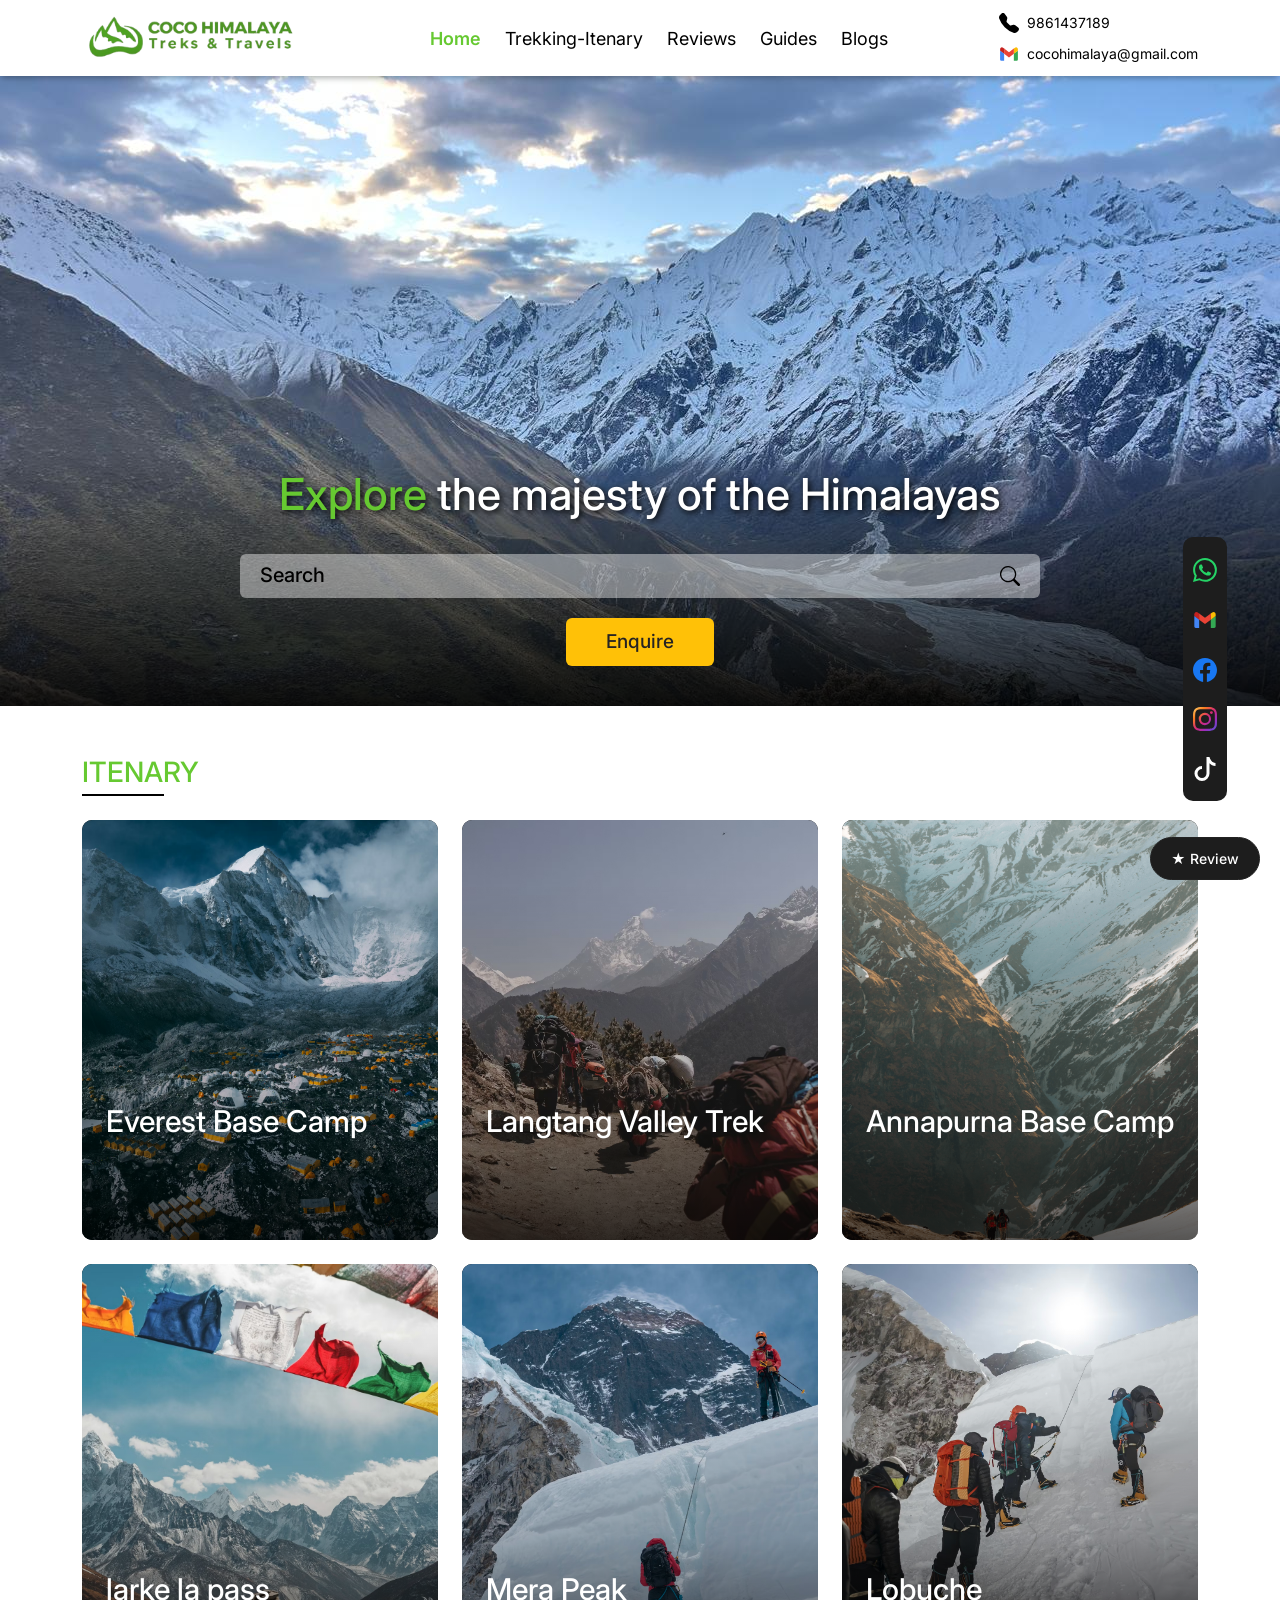
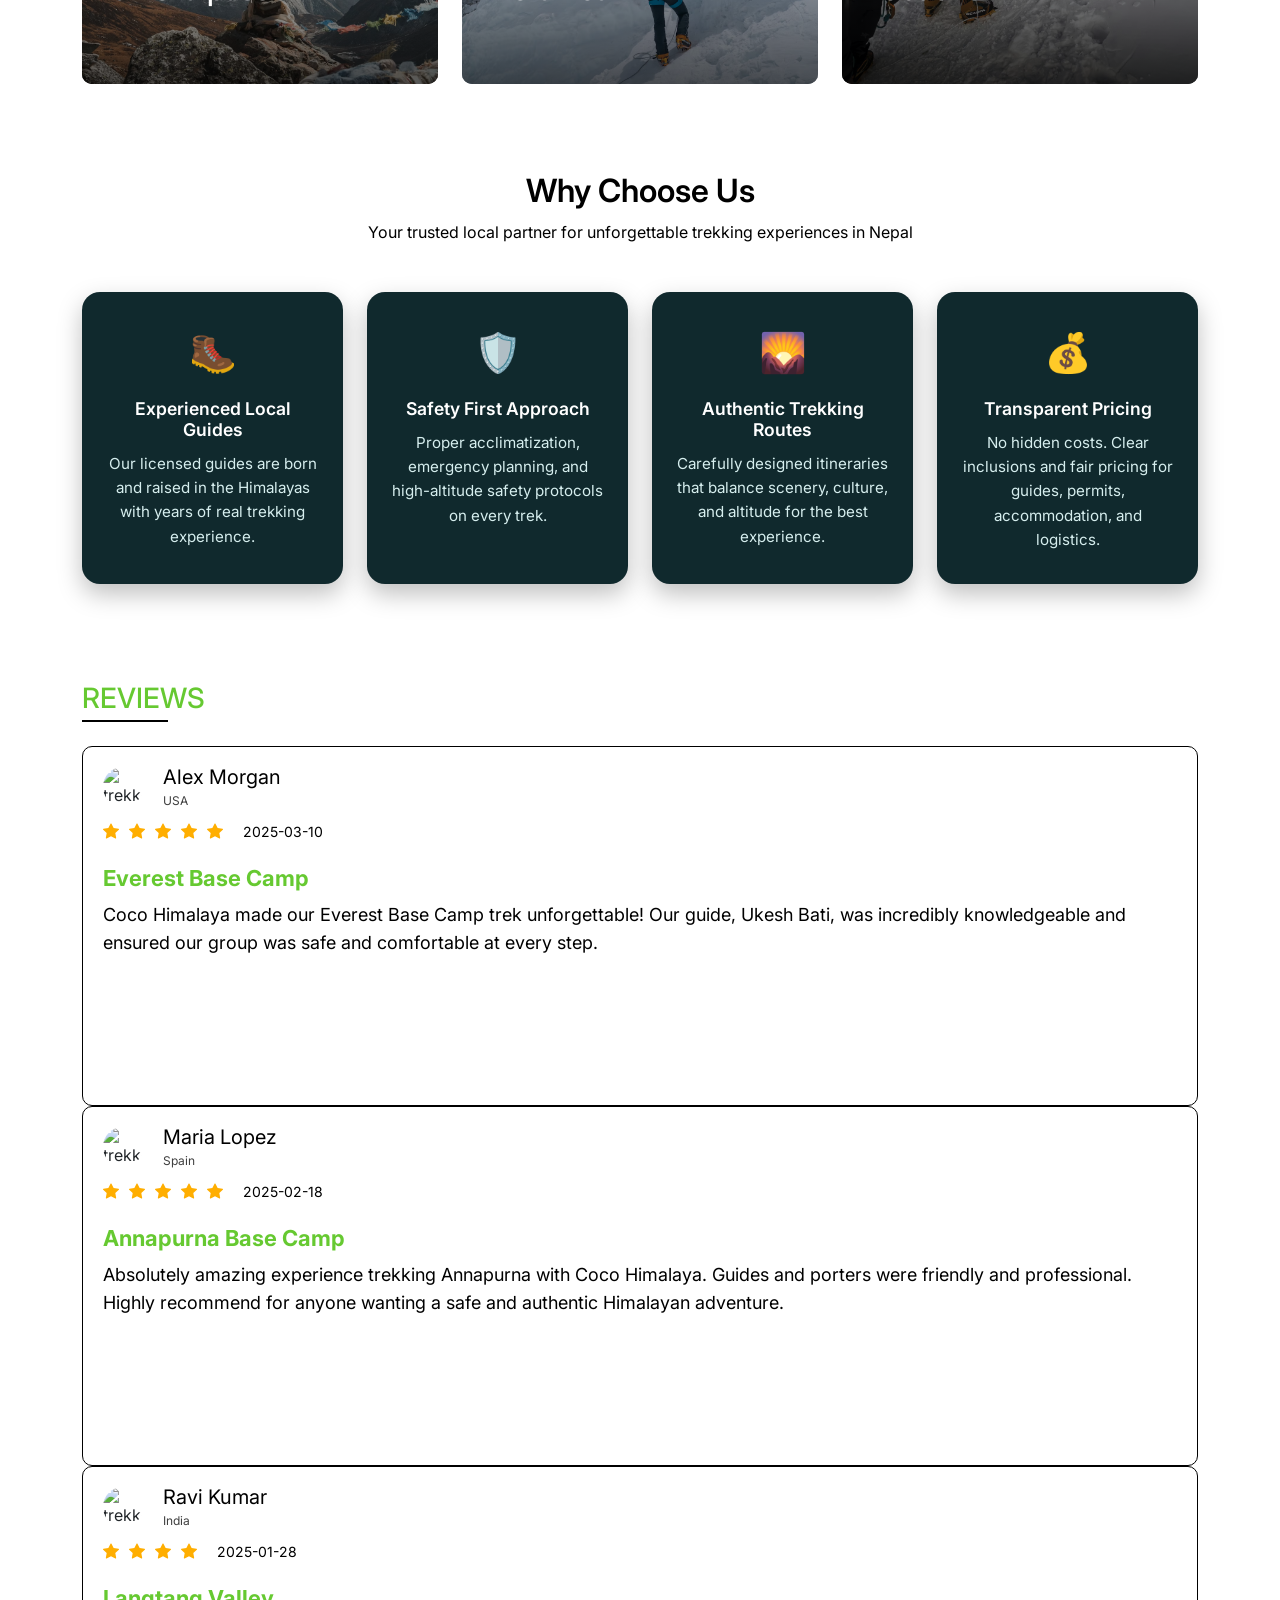
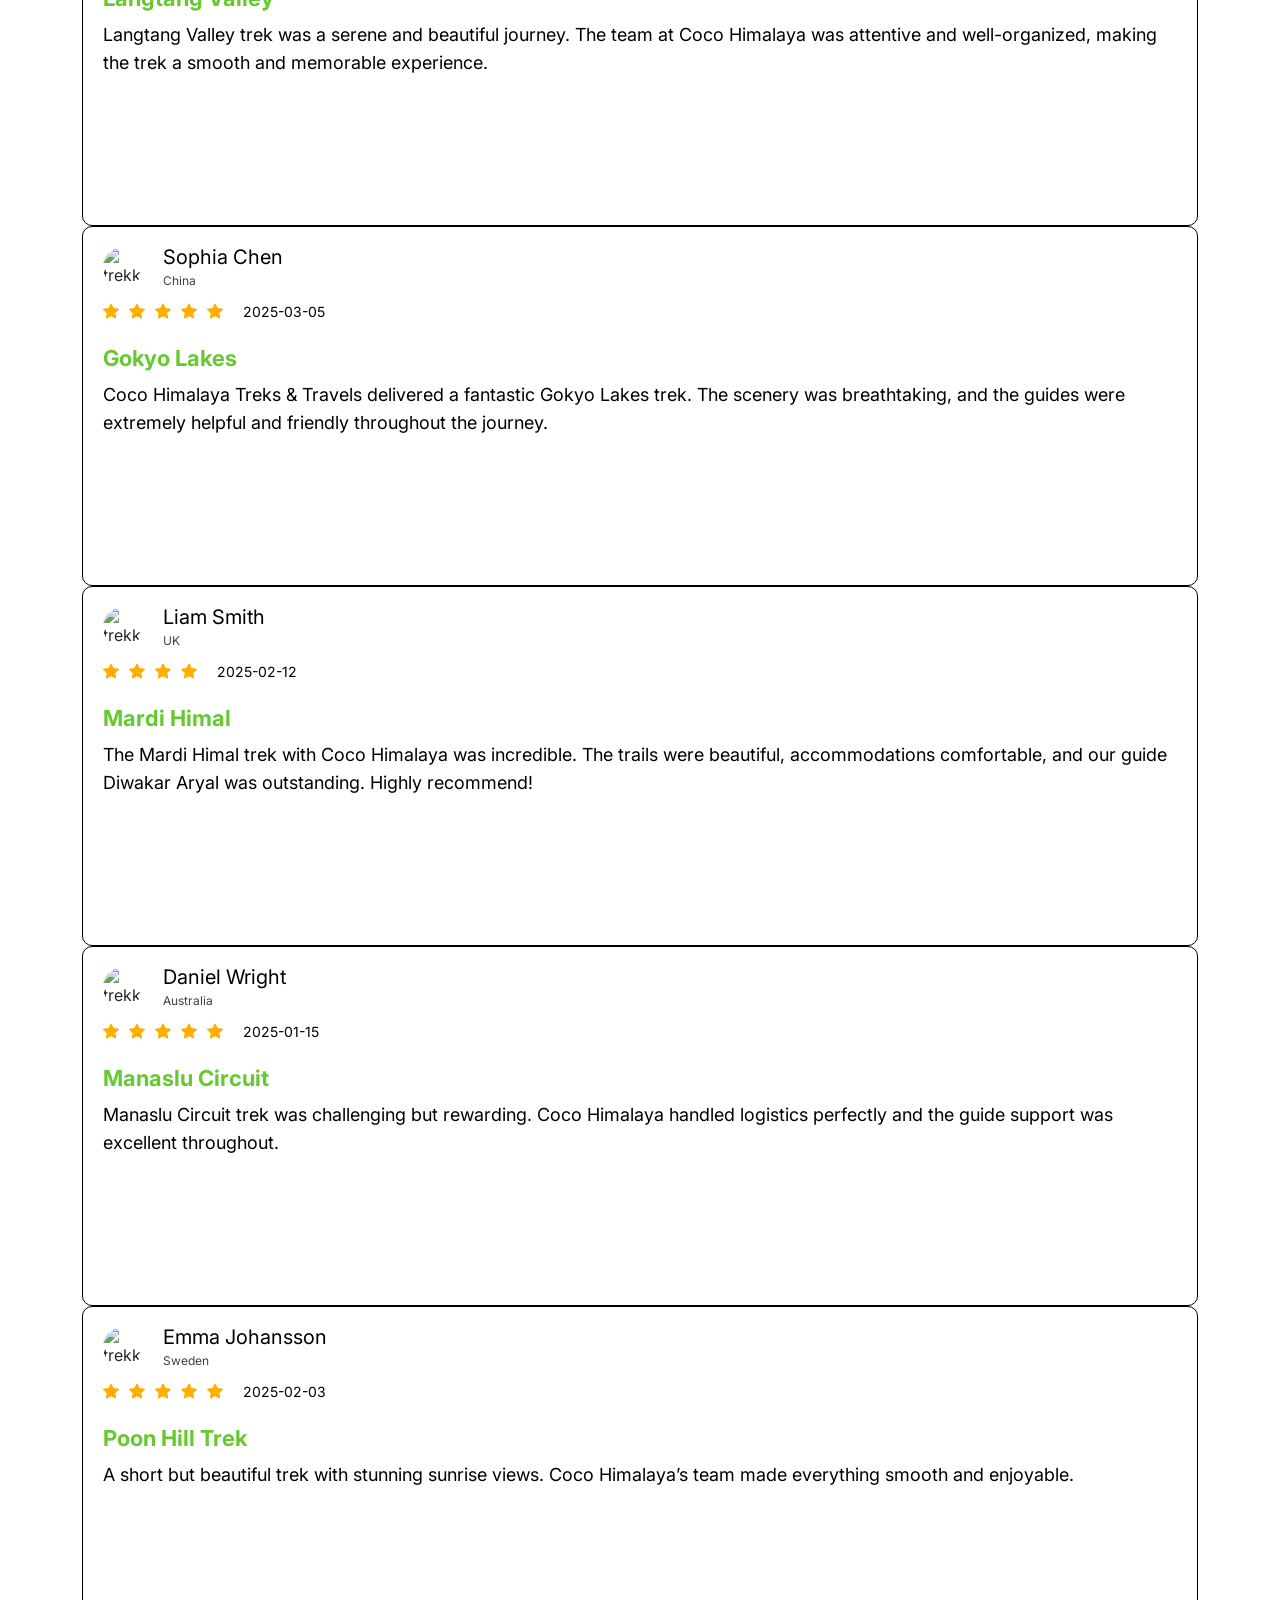
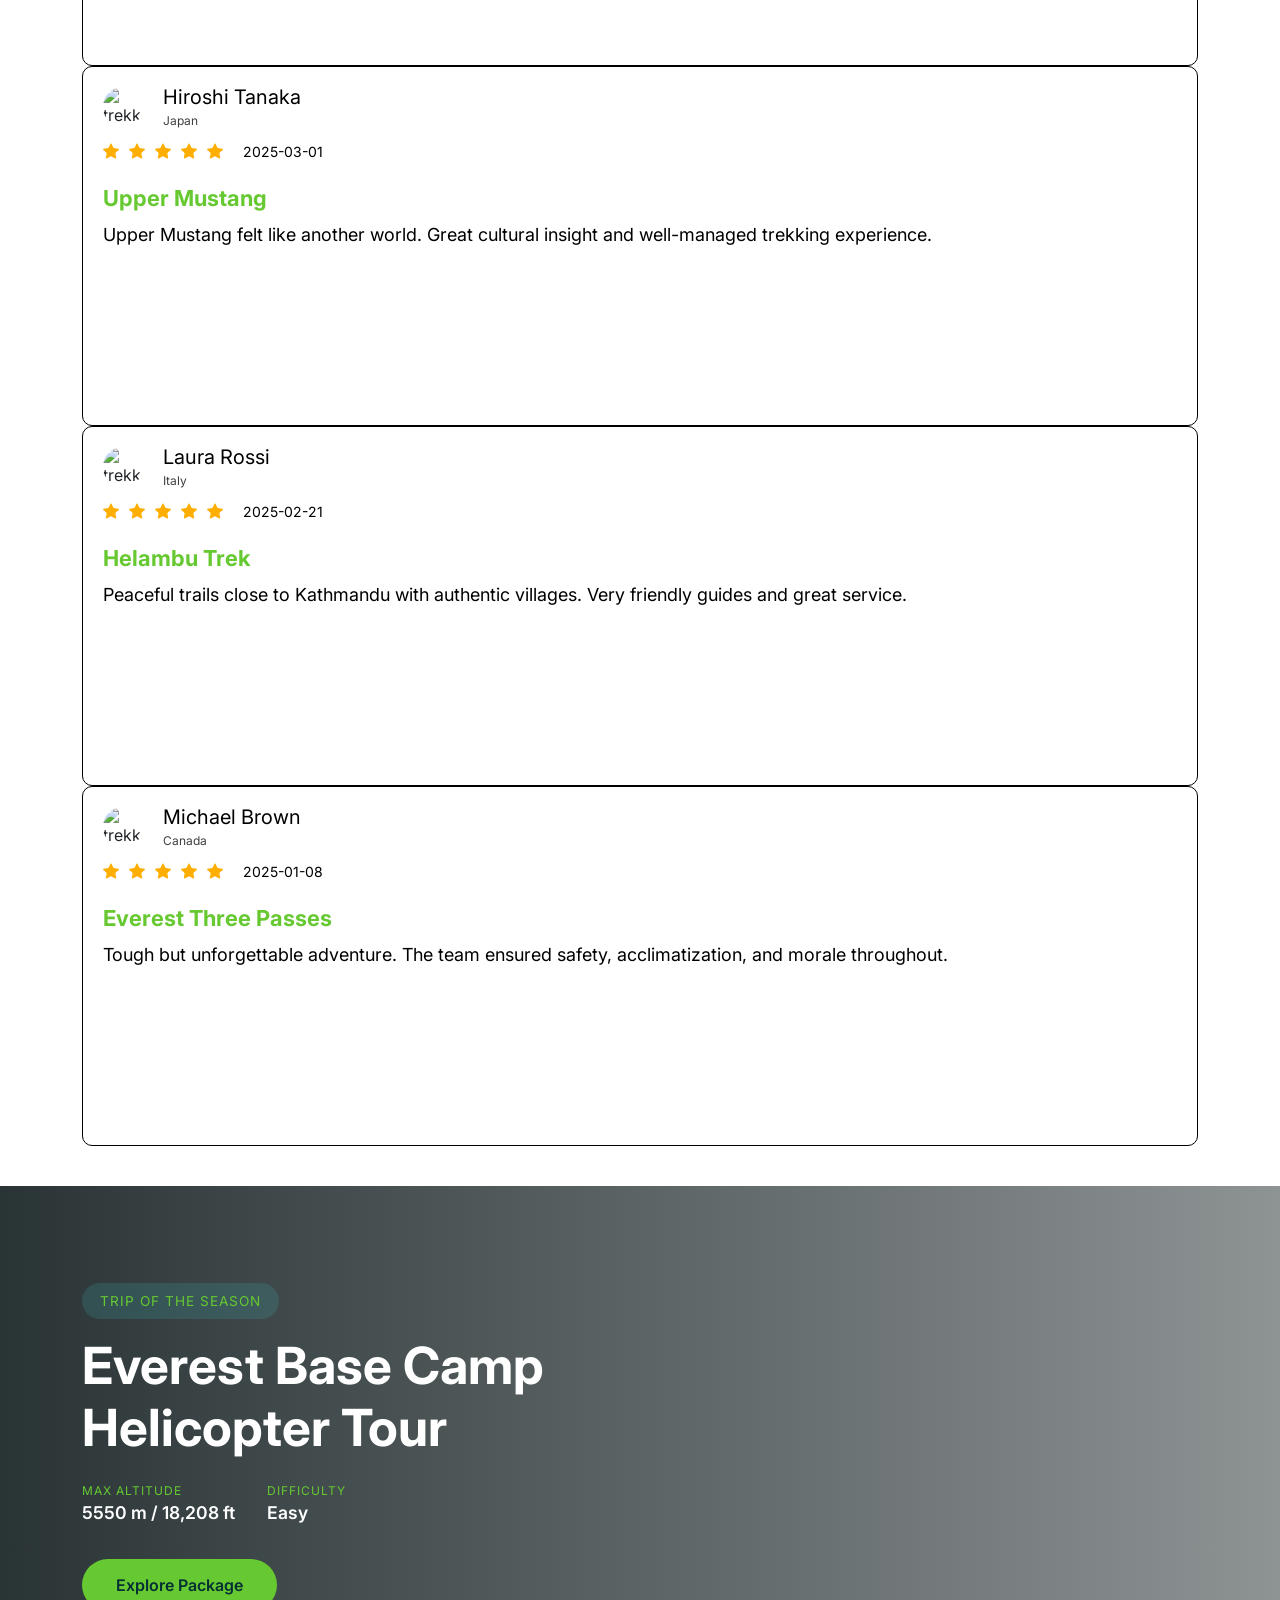
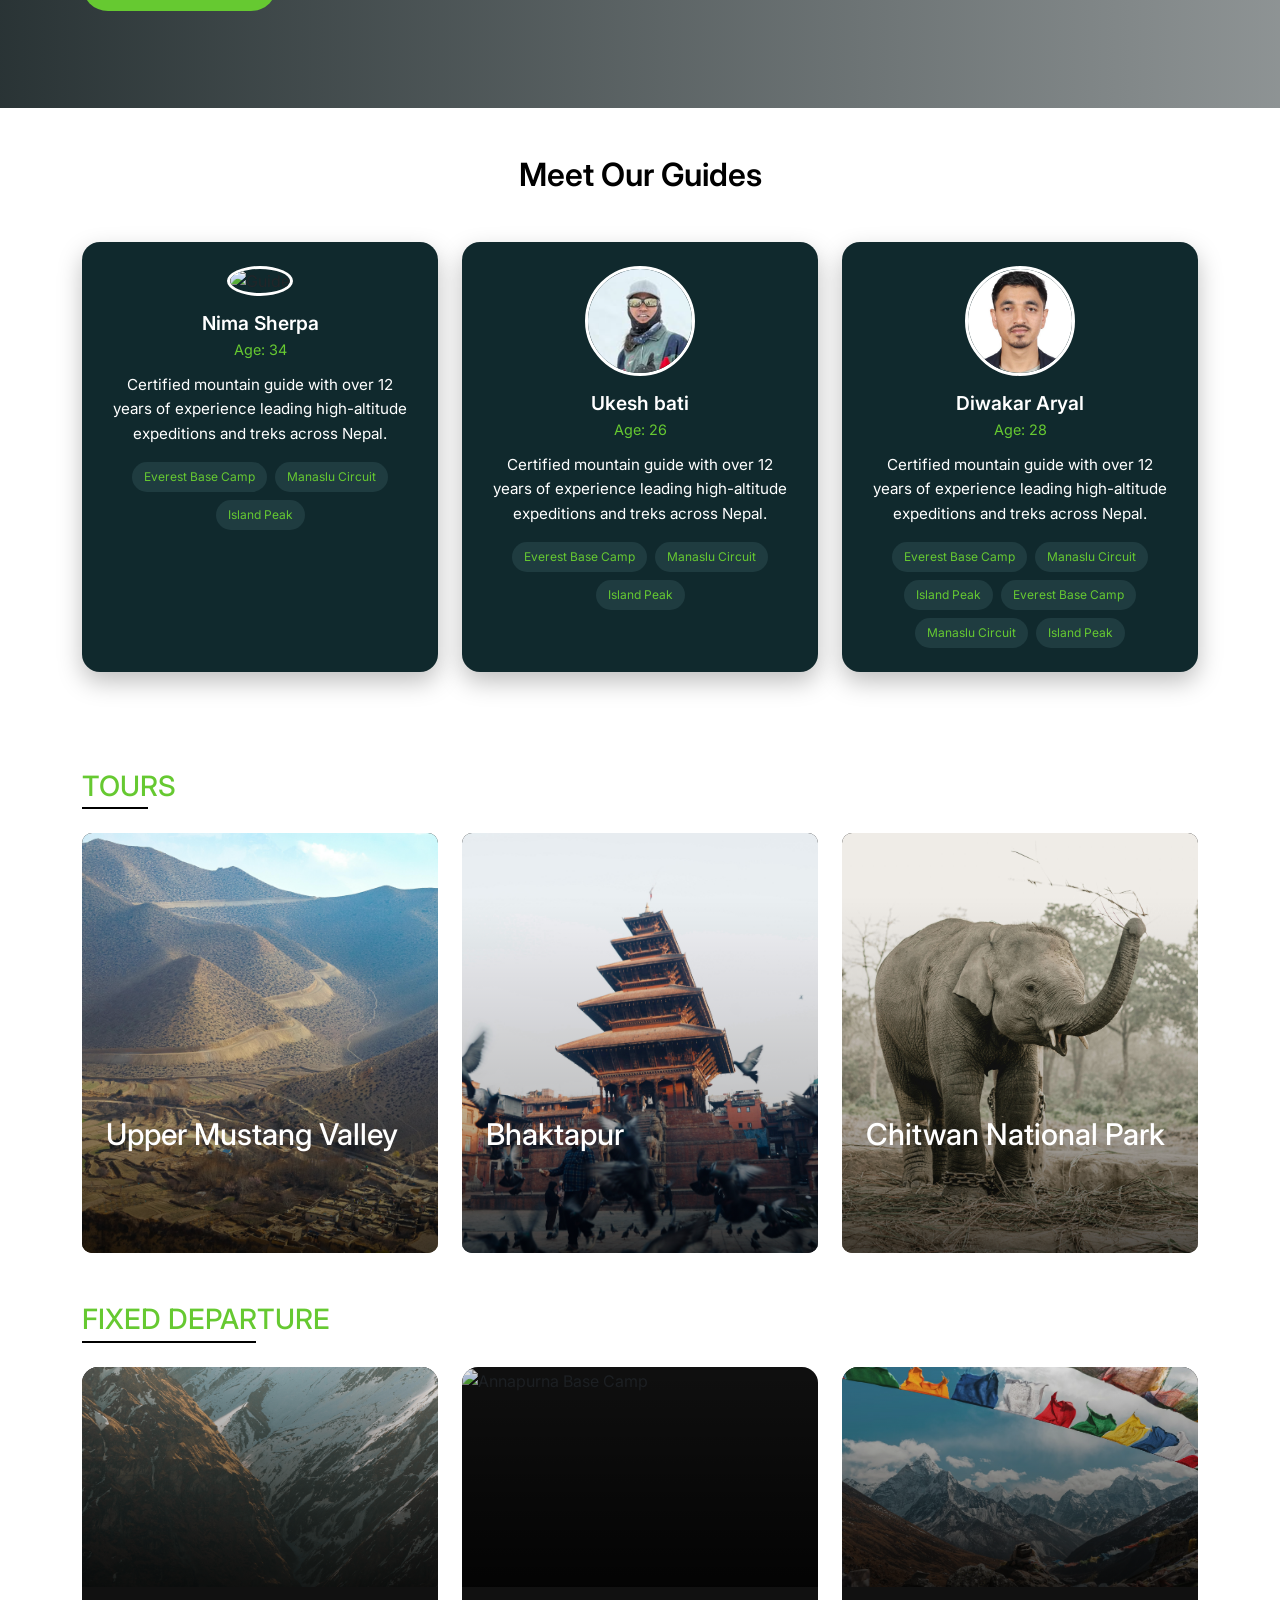
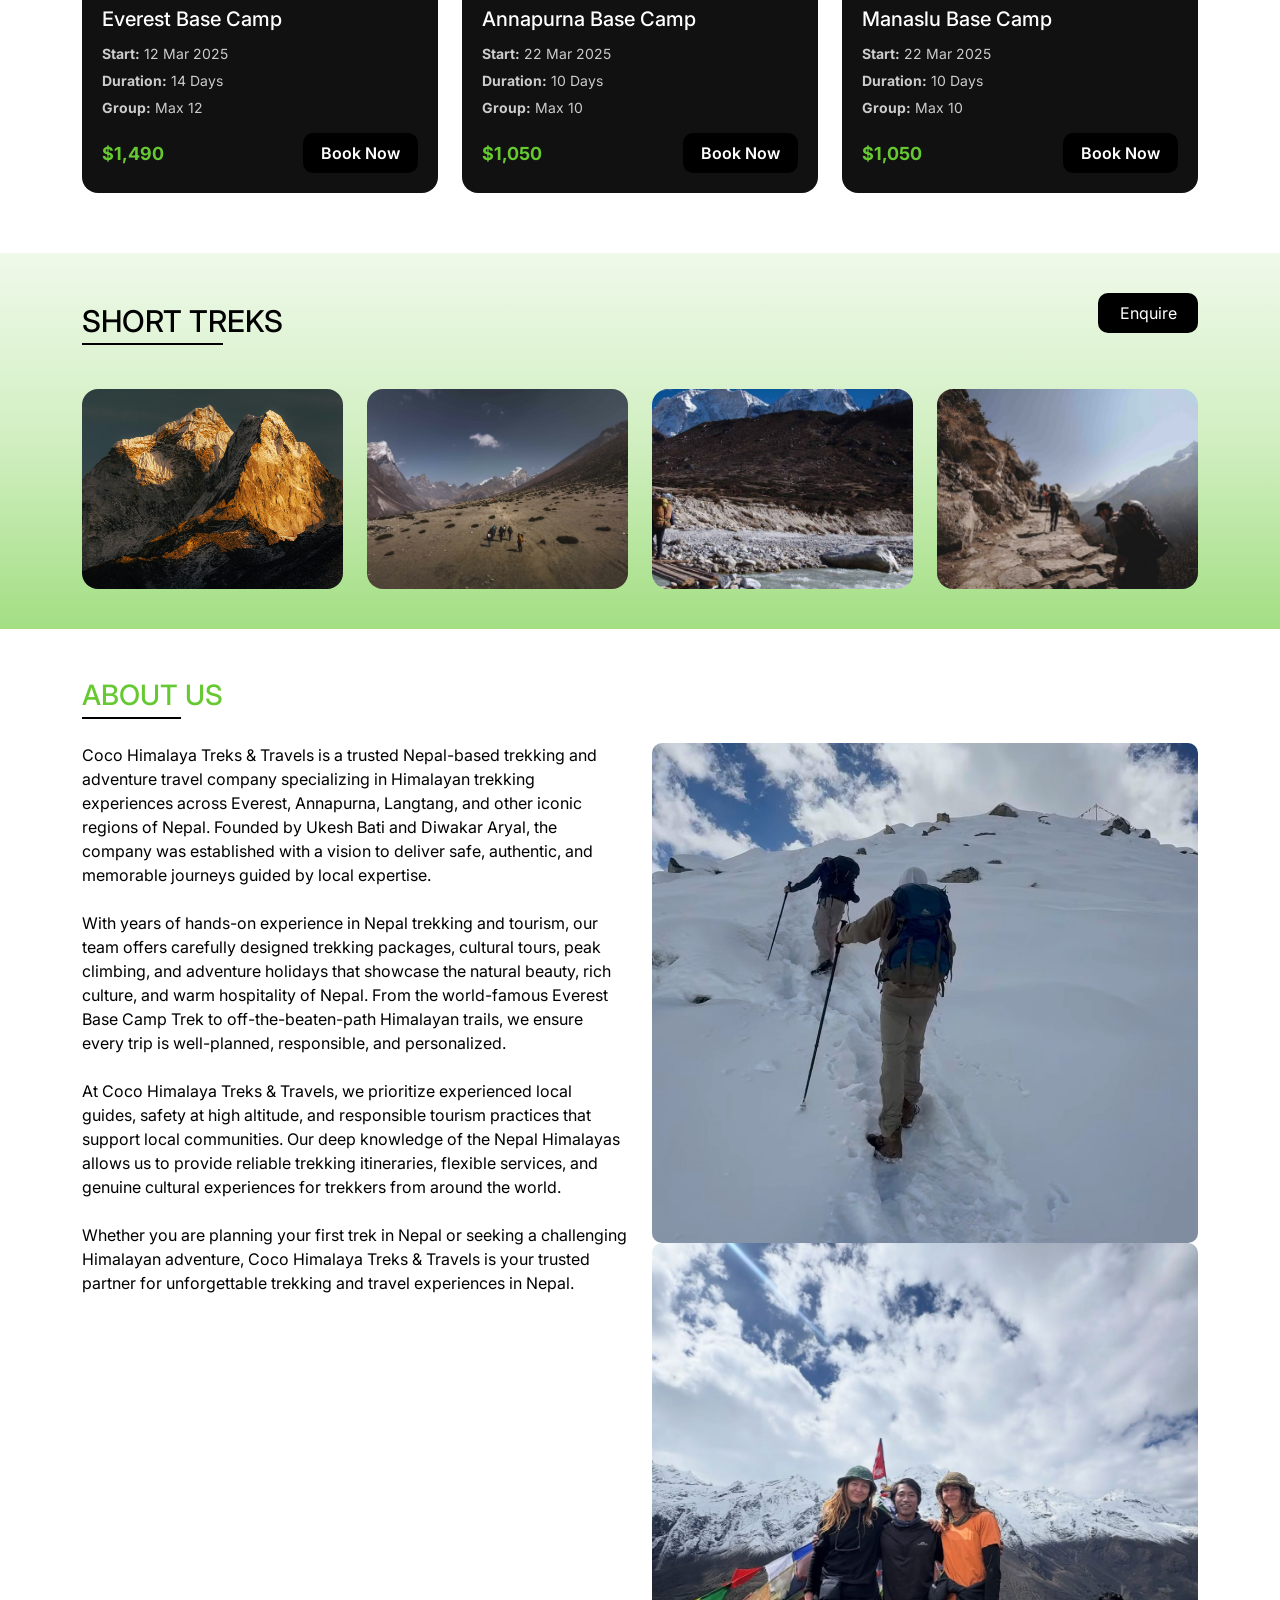
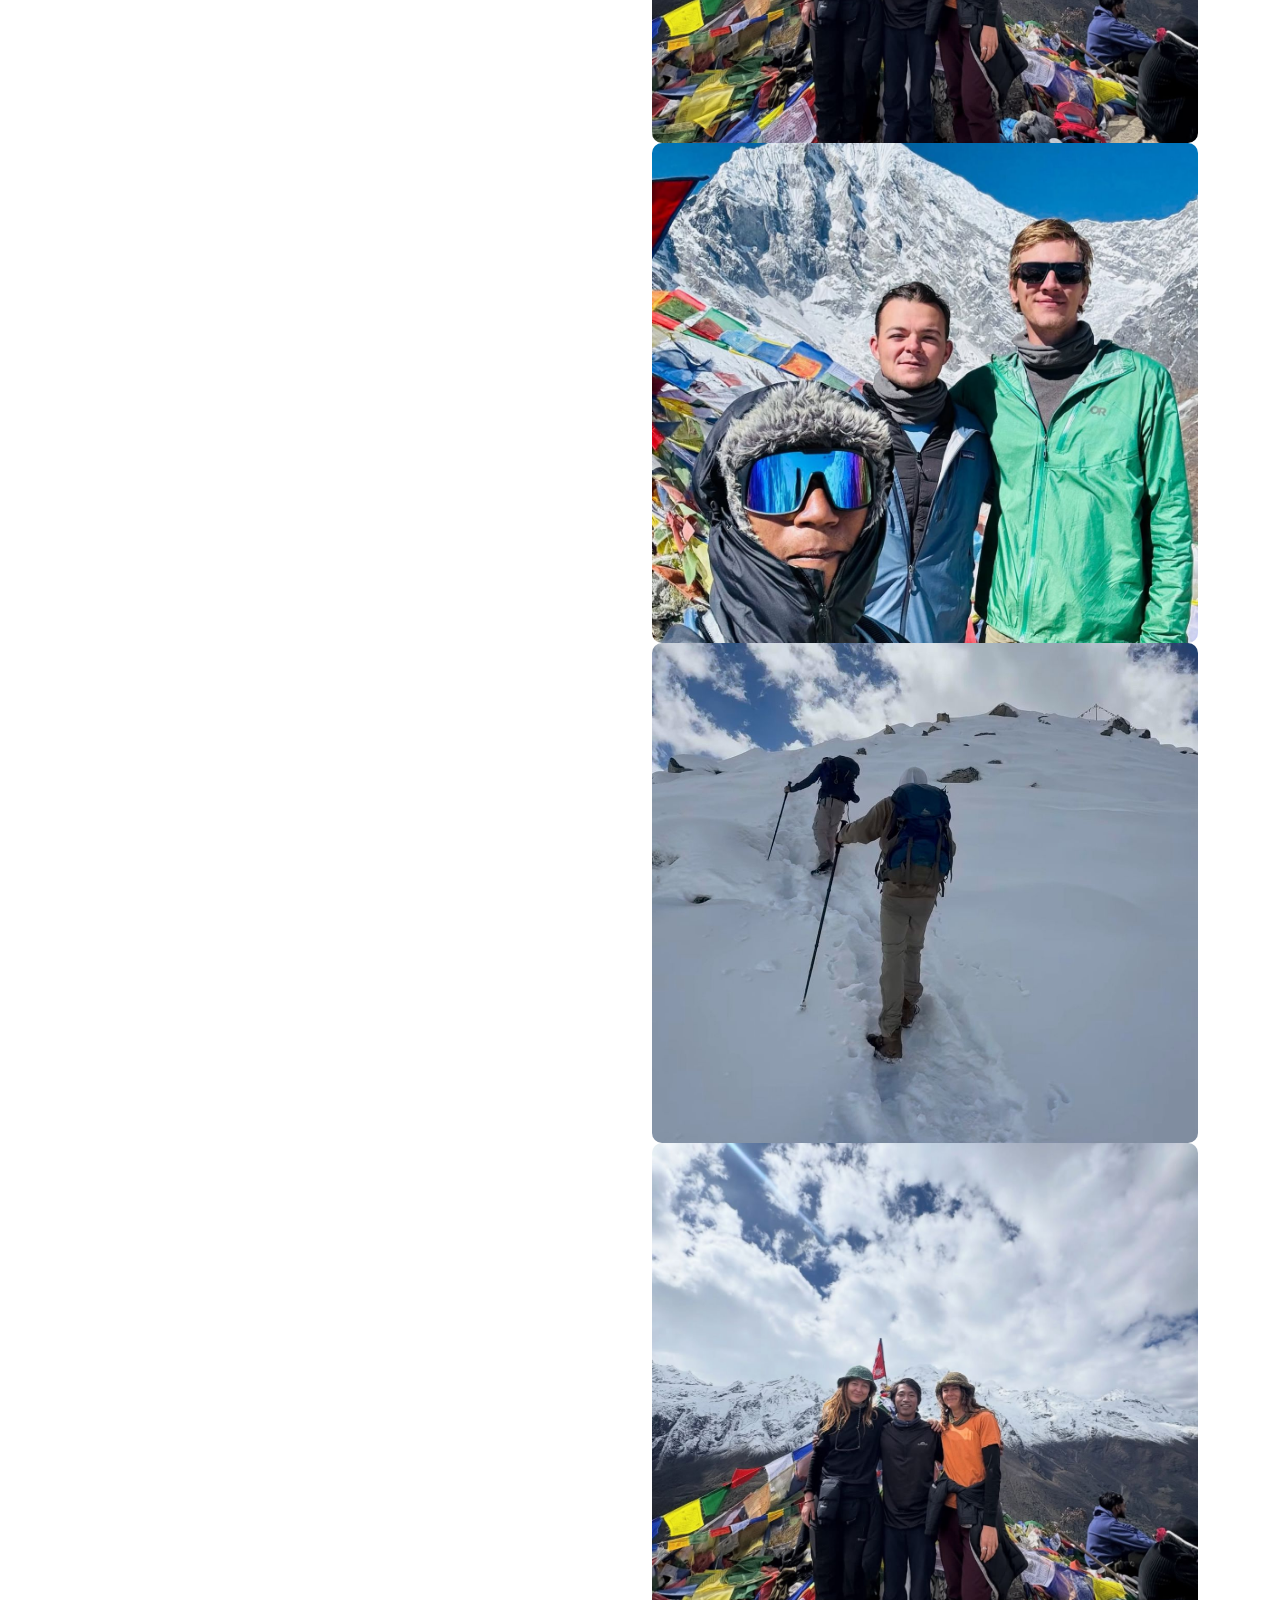
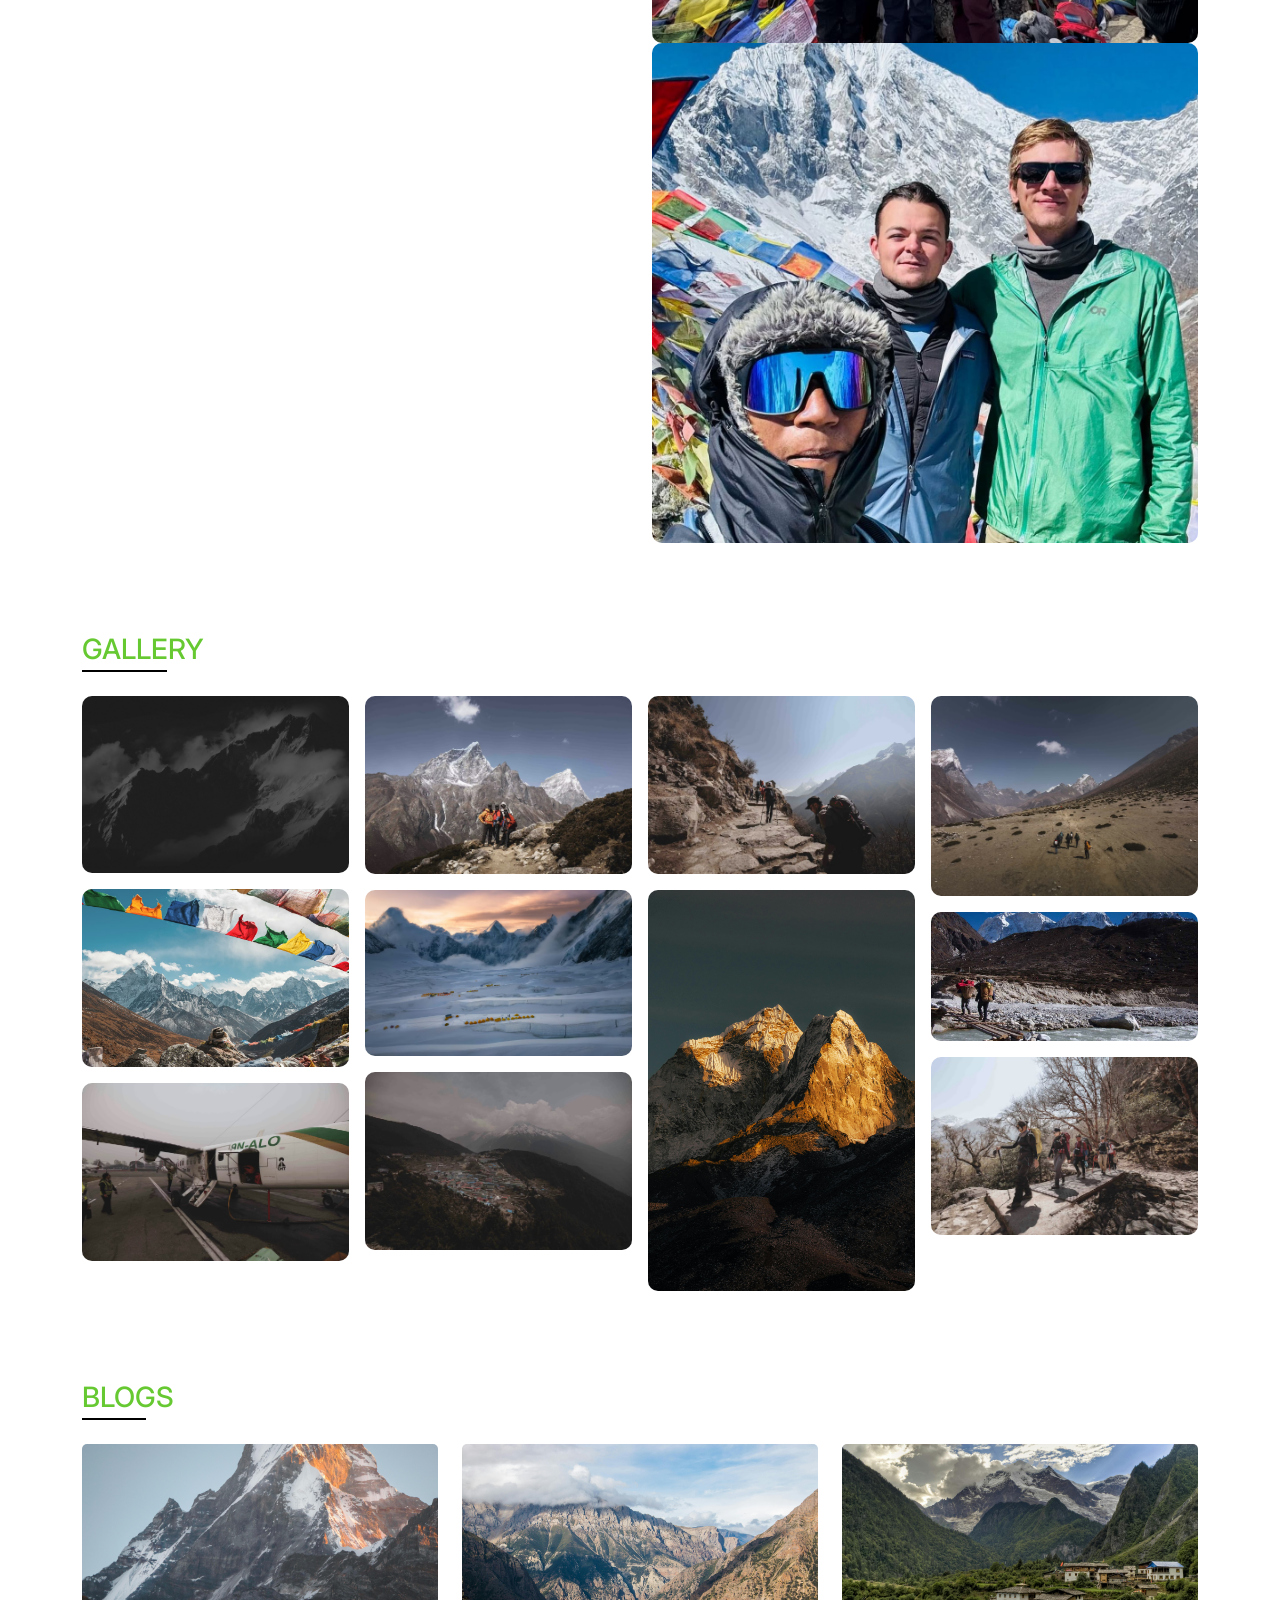
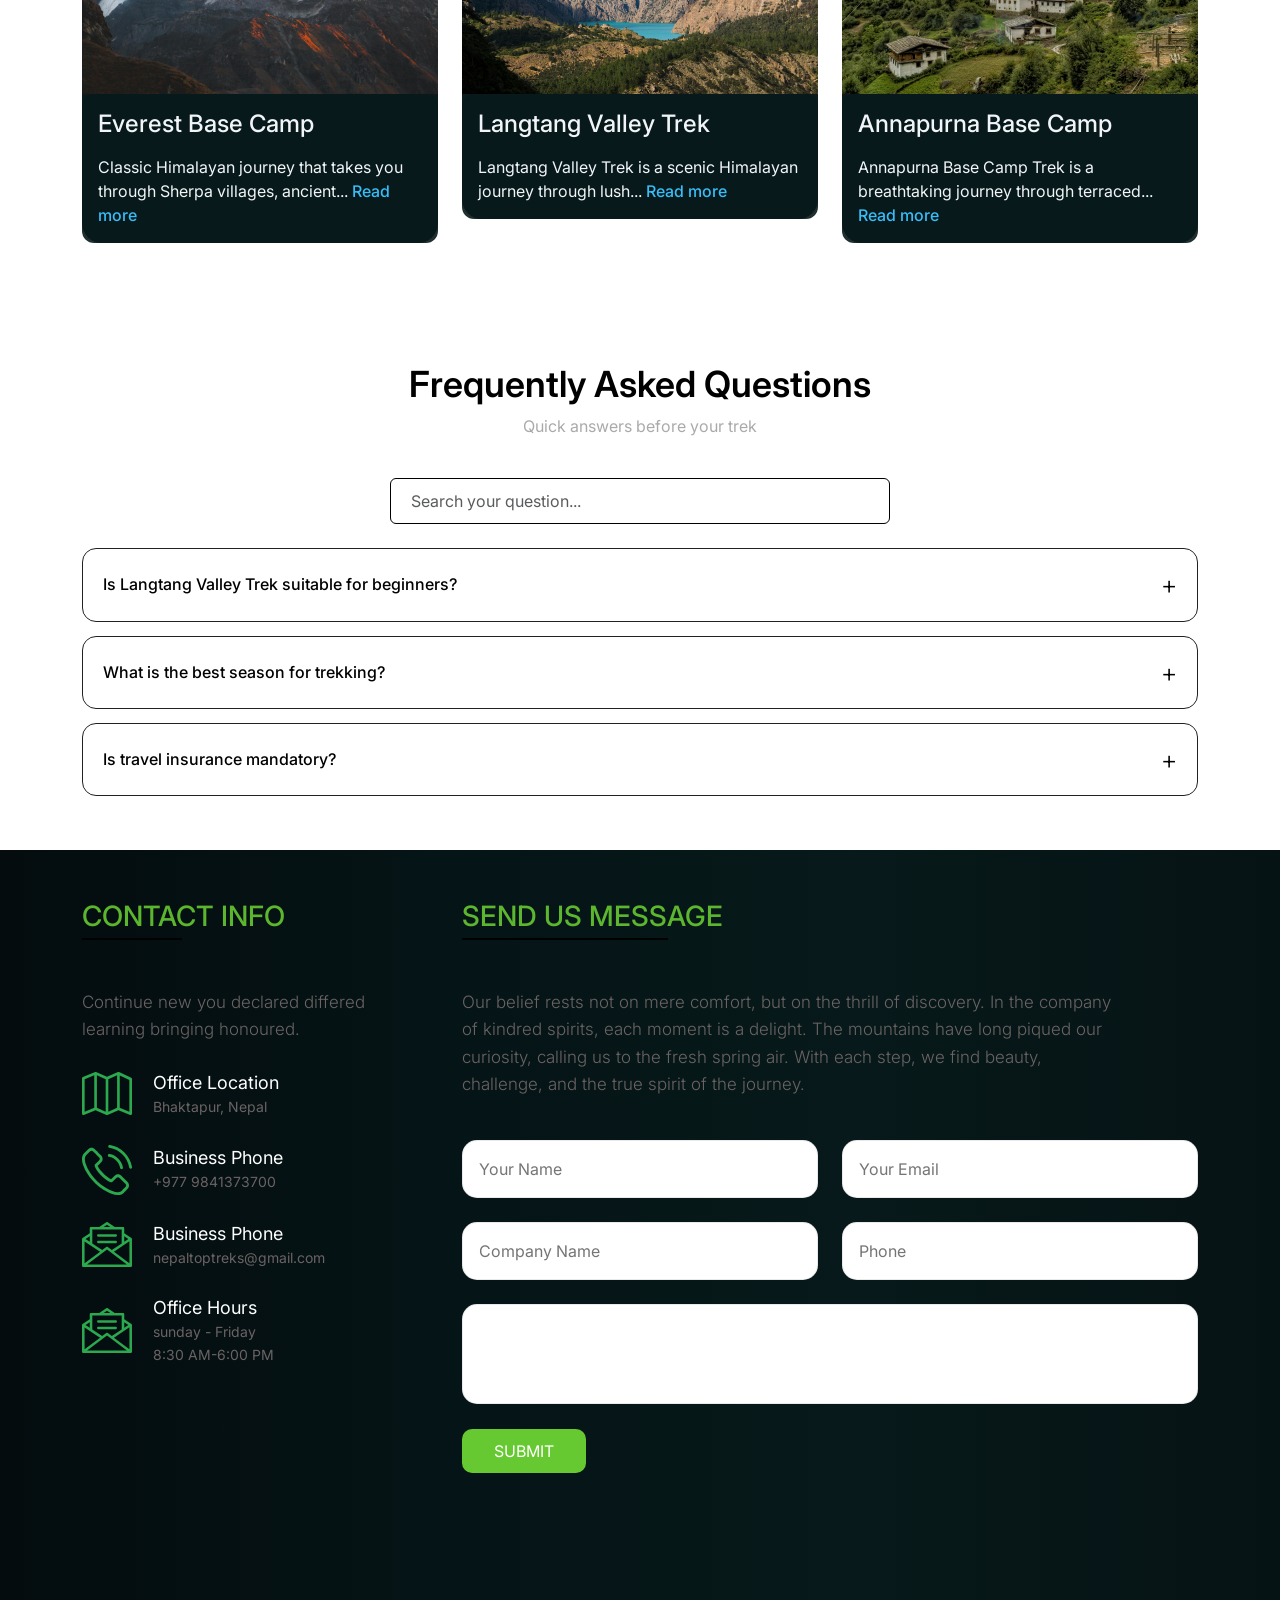
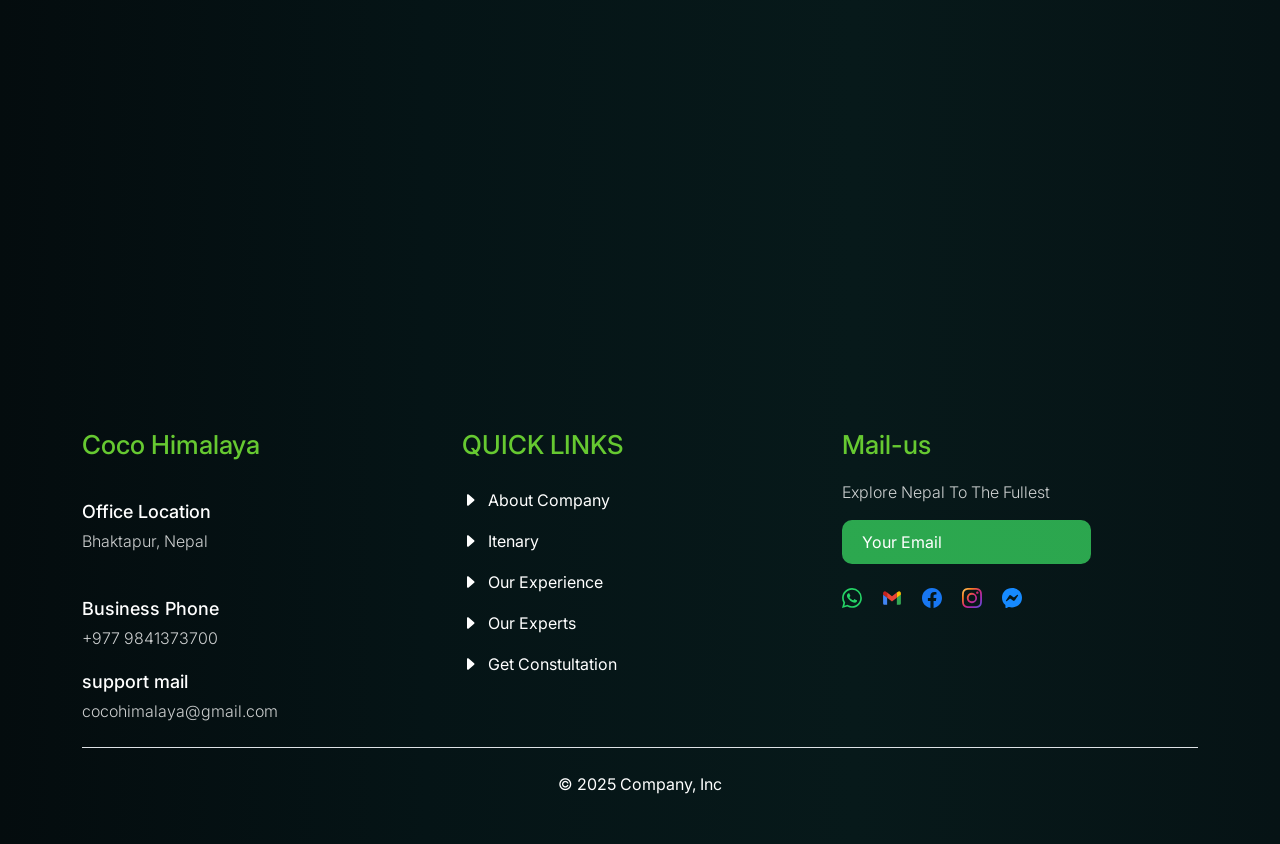
==== commit cfc3a3ac: "new design push" ====
--- a/index.html
+++ b/index.html
@@ -6,113 +6,95 @@
     <meta name="viewport" content="width=device-width, initial-scale=1.0">
     <link rel="stylesheet" href="/assets/css/bootstrap.min.css">
     <link rel="stylesheet" href="https://cdn.jsdelivr.net/npm/swiper@12/swiper-bundle.min.css" />
+    <link rel="stylesheet" href="https://cdn.jsdelivr.net/npm/@fancyapps/ui@6.1/dist/fancybox/fancybox.css" />
     <link rel="stylesheet" href="/assets/css/style.min.css">
     <title>Bati website</title>
 </head>
 
 <body>
     <main>
+        <header class="homepage-header">
+            <div class="container">
+                <nav class="navbar navbar-expand-lg p-0">
+                    <a class="navbar-brand p-0" href="index.html">
+                        <figure>
+                            <img src="assets/images/logo-3.png" alt="">
+                        </figure>
+                    </a>
+                    <button class="navbar-toggler" type="button" data-bs-toggle="collapse" data-bs-target="#navbarText"
+                        aria-controls="navbarText" aria-expanded="false" aria-label="Toggle navigation">
+                        <svg xmlns="http://www.w3.org/2000/svg" width="30" height="30" fill="#000" class="bi bi-list"
+                            viewBox="0 0 16 16">
+                            <path fill-rule="evenodd"
+                                d="M2.5 12.5a.5.5 0 0 1 0-1h11a.5.5 0 0 1 0 1h-11zm0-5a.5.5 0 0 1 0-1h11a.5.5 0 0 1 0 1h-11zm0-5a.5.5 0 0 1 0-1h11a.5.5 0 0 1 0 1h-11z" />
+                        </svg>
+                    </button>
+                    <div class="collapse navbar-collapse justify-content-center" id="navbarText">
+                        <ul class="navbar-nav  mb-2 mb-lg-0">
+                            <li class="nav-item">
+                                <a class="nav-link active" aria-current="page" href="index.html">Home</a>
+                            </li>
+                            <li class="nav-item">
+                                <a class="nav-link" href="#itenary">Trekking-Itenary</a>
+                            </li>
+                            <li class="nav-item">
+                                <a class="nav-link" href="#review">Reviews</a>
+                            </li>
+                            <li class="nav-item">
+                                <a class="nav-link" href="#guide">Guides</a>
+                            </li>
+                            <li class="nav-item">
+                                <a class="nav-link" href="#blogs">Blogs</a>
+                            </li>
+
+                        </ul>
+                    </div>
+                    <div class="phone-email-wrapper">
+                        <a class="nav-link phone-email" href="#">
+                            <svg xmlns="http://www.w3.org/2000/svg" width="20" height="20" fill="currentColor"
+                                class="bi bi-telephone-fill" viewBox="0 0 16 16">
+                                <path fill-rule="evenodd"
+                                    d="M1.885.511a1.745 1.745 0 0 1 2.61.163L6.29 2.98c.329.423.445.974.315 1.494l-.547 2.19a.68.68 0 0 0 .178.643l2.457 2.457a.68.68 0 0 0 .644.178l2.189-.547a1.75 1.75 0 0 1 1.494.315l2.306 1.794c.829.645.905 1.87.163 2.611l-1.034 1.034c-.74.74-1.846 1.065-2.877.702a18.6 18.6 0 0 1-7.01-4.42 18.6 18.6 0 0 1-4.42-7.009c-.362-1.03-.037-2.137.703-2.877z" />
+                            </svg><span>9861437189</span>
+                        </a>
+                        <a class="nav-link phone-email" href="#"> <svg xmlns="http://www.w3.org/2000/svg"
+                                viewBox="0 0 150 150" width="20" height="20">
+                                <path fill="none" d="M0,.2H150v150H0Z" transform="translate(0 -0.2)" />
+                                <path fill="#34a853"
+                                    d="M111.34,125.06h21.23a9.09,9.09,0,0,0,9.1-9.1V50.75L111.34,71.31Z"
+                                    transform="translate(0 -0.2)" />
+                                <path fill="#fbbc04"
+                                    d="M109.34,35.57l2,37.93,30.33-22.75V38.62A13.65,13.65,0,0,0,119.83,27.7Z"
+                                    transform="translate(0 -0.2)" />
+                                <path fill="#c5221f"
+                                    d="M8.21,38.62V50.75L38.43,76l1.93-40.54L30.05,27.7A13.65,13.65,0,0,0,8.21,38.62Z"
+                                    transform="translate(0 -0.2)" />
+                                <path fill="#4285f4"
+                                    d="M17.31,125.06H38.54V73.5L8.21,50.75V116A9.1,9.1,0,0,0,17.31,125.06Z"
+                                    transform="translate(0 -0.2)" />
+                                <path fill="#ea4335" d="M38.54,73.5V34.07l36.4,27.29,36.4-27.29V73.5l-36.4,27.29Z"
+                                    transform="translate(0 -0.2)" />
+                            </svg><span>cocohimalaya@gmail.com</span>
+                        </a>
+                    </div>
+                </nav>
+            </div>
+        </header>
         <section class="homepage">
-            <header class="homepage-header">
-                <div class="container">
-                    <nav class="navbar navbar-expand-lg">
-
-                        <a class="navbar-brand" href="#">
-                            <figure>
-                                <img src="assets/images/logo.png" alt="">
-                            </figure>
-                        </a>
-                        <button class="navbar-toggler" type="button" data-bs-toggle="collapse"
-                            data-bs-target="#navbarText" aria-controls="navbarText" aria-expanded="false"
-                            aria-label="Toggle navigation">
-                            <span class="navbar-toggler-icon"></span>
-                        </button>
-                        <div class="collapse navbar-collapse" id="navbarText">
-                            <ul class="navbar-nav ms-auto mb-2 mb-lg-0">
-                                <li class="nav-item">
-                                    <a class="nav-link active" aria-current="page" href="#">Home</a>
-                                </li>
-                                <li class="nav-item">
-                                    <a class="nav-link" href="#">About-us</a>
-                                </li>
-                                <li class="nav-item">
-                                    <a class="nav-link" href="#">Itenary</a>
-                                </li>
-                                <li class="nav-item">
-                                    <a class="nav-link" href="#">Gallery</a>
-                                </li>
-                                <li class="nav-item">
-                                    <a class="nav-link" href="#">Contact Us</a>
-                                </li>
-                            </ul>
-                        </div>
-
-                    </nav>
-                </div>
-            </header>
             <div class="homepage-content">
-                <h1><span>Explore</span> the Majesty of the Himalayas</h1>
-                <p>Adventure / culture / Unforgetable Journeys</p>
-                <span class="span">Enjoy trekking with COCO Himalaya Treks and Travels.</span>
-                <button>Enquire</button>
-            </div>
-            <div class="social-media-links">
-                <a href="#" class="Whatsapp">
-                    <svg xmlns="http://www.w3.org/2000/svg" width="20" height="20" fill="#25D366" class="bi bi-whatsapp"
+                <h1><span>Explore</span> the majesty of the Himalayas</h1>
+                <div class="search-button">
+                    <input type="text" placeholder="Search">
+                    <svg xmlns="http://www.w3.org/2000/svg" width="20" height="20" fill="#000" class="bi bi-search"
                         viewBox="0 0 16 16">
                         <path
-                            d="M13.601 2.326A7.85 7.85 0 0 0 7.994 0C3.627 0 .068 3.558.064 7.926c0 1.399.366 2.76 1.057 3.965L0 16l4.204-1.102a7.9 7.9 0 0 0 3.79.965h.004c4.368 0 7.926-3.558 7.93-7.93A7.9 7.9 0 0 0 13.6 2.326zM7.994 14.521a6.6 6.6 0 0 1-3.356-.92l-.24-.144-2.494.654.666-2.433-.156-.251a6.56 6.56 0 0 1-1.007-3.505c0-3.626 2.957-6.584 6.591-6.584a6.56 6.56 0 0 1 4.66 1.931 6.56 6.56 0 0 1 1.928 4.66c-.004 3.639-2.961 6.592-6.592 6.592m3.615-4.934c-.197-.099-1.17-.578-1.353-.646-.182-.065-.315-.099-.445.099-.133.197-.513.646-.627.775-.114.133-.232.148-.43.05-.197-.1-.836-.308-1.592-.985-.59-.525-.985-1.175-1.103-1.372-.114-.198-.011-.304.088-.403.087-.088.197-.232.296-.346.1-.114.133-.198.198-.33.065-.134.034-.248-.015-.347-.05-.099-.445-1.076-.612-1.47-.16-.389-.323-.335-.445-.34-.114-.007-.247-.007-.38-.007a.73.73 0 0 0-.529.247c-.182.198-.691.677-.691 1.654s.71 1.916.81 2.049c.098.133 1.394 2.132 3.383 2.992.47.205.84.326 1.129.418.475.152.904.129 1.246.08.38-.058 1.171-.48 1.338-.943.164-.464.164-.86.114-.943-.049-.084-.182-.133-.38-.232" />
+                            d="M11.742 10.344a6.5 6.5 0 1 0-1.397 1.398h-.001q.044.06.098.115l3.85 3.85a1 1 0 0 0 1.415-1.414l-3.85-3.85a1 1 0 0 0-.115-.1zM12 6.5a5.5 5.5 0 1 1-11 0 5.5 5.5 0 0 1 11 0" />
                     </svg>
-                </a>
-                <a href="#" class="Email">
-                    <svg xmlns="http://www.w3.org/2000/svg" viewBox="0 0 150 150" width="20" height="20">
-                        <path fill="none" d="M0,.2H150v150H0Z" transform="translate(0 -0.2)" />
-                        <path fill="#34a853" d="M111.34,125.06h21.23a9.09,9.09,0,0,0,9.1-9.1V50.75L111.34,71.31Z"
-                            transform="translate(0 -0.2)" />
-                        <path fill="#fbbc04" d="M109.34,35.57l2,37.93,30.33-22.75V38.62A13.65,13.65,0,0,0,119.83,27.7Z"
-                            transform="translate(0 -0.2)" />
-                        <path fill="#c5221f"
-                            d="M8.21,38.62V50.75L38.43,76l1.93-40.54L30.05,27.7A13.65,13.65,0,0,0,8.21,38.62Z"
-                            transform="translate(0 -0.2)" />
-                        <path fill="#4285f4" d="M17.31,125.06H38.54V73.5L8.21,50.75V116A9.1,9.1,0,0,0,17.31,125.06Z"
-                            transform="translate(0 -0.2)" />
-                        <path fill="#ea4335" d="M38.54,73.5V34.07l36.4,27.29,36.4-27.29V73.5l-36.4,27.29Z"
-                            transform="translate(0 -0.2)" />
-                    </svg>
-
-                </a>
-                <a href="#" class="facebook">
-                    <svg xmlns="http://www.w3.org/2000/svg" width="20" height="20" fill="#1877F2" class="bi bi-facebook"
-                        viewBox="0 0 16 16">
-                        <path
-                            d="M16 8.049c0-4.446-3.582-8.05-8-8.05C3.58 0-.002 3.603-.002 8.05c0 4.017 2.926 7.347 6.75 7.951v-5.625h-2.03V8.05H6.75V6.275c0-2.017 1.195-3.131 3.022-3.131.876 0 1.791.157 1.791.157v1.98h-1.009c-.993 0-1.303.621-1.303 1.258v1.51h2.218l-.354 2.326H9.25V16c3.824-.604 6.75-3.934 6.75-7.951" />
-                    </svg>
-                </a>
-                <a href="https://www.instagram.com/cocohimalayatreksandtour/" class="instagram" target="_blank">
-                    <svg xmlns="http://www.w3.org/2000/svg" width="20" height="20" viewBox="0 0 16 16">
-                        <defs>
-                            <linearGradient id="instagramGradient" x1="0%" y1="0%" x2="100%" y2="100%">
-                                <stop offset="0%" stop-color="#FEDA75" />
-                                <stop offset="25%" stop-color="#FA7E1E" />
-                                <stop offset="50%" stop-color="#D62976" />
-                                <stop offset="75%" stop-color="#962FBF" />
-                                <stop offset="100%" stop-color="#4F5BD5" />
-                            </linearGradient>
-                        </defs>
-                        <path fill="url(#instagramGradient)"
-                            d="M8 0C5.829 0 5.556.01 4.703.048 3.85.088 3.269.222 2.76.42a3.9 3.9 0 0 0-1.417.923A3.9 3.9 0 0 0 .42 2.76C.222 3.268.087 3.85.048 4.7.01 5.555 0 5.827 0 8.001c0 2.172.01 2.444.048 3.297.04.852.174 1.433.372 1.942.205.526.478.972.923 1.417.444.445.89.719 1.416.923.51.198 1.09.333 1.942.372C5.555 15.99 5.827 16 8 16s2.444-.01 3.298-.048c.851-.04 1.434-.174 1.943-.372a3.9 3.9 0 0 0 1.416-.923c.445-.445.718-.891.923-1.417.197-.509.332-1.09.372-1.942C15.99 10.445 16 10.173 16 8s-.01-2.445-.048-3.299c-.04-.851-.175-1.433-.372-1.941a3.9 3.9 0 0 0-.923-1.417A3.9 3.9 0 0 0 13.24.42c-.51-.198-1.092-.333-1.943-.372C10.443.01 10.172 0 7.998 0zm-.717 1.442h.718c2.136 0 2.389.007 3.232.046.78.035 1.204.166 1.486.275.373.145.64.319.92.599s.453.546.598.92c.11.281.24.705.275 1.485.039.843.047 1.096.047 3.231s-.008 2.389-.047 3.232c-.035.78-.166 1.203-.275 1.485a2.5 2.5 0 0 1-.599.919c-.28.28-.546.453-.92.598-.28.11-.704.24-1.485.276-.843.038-1.096.047-3.232.047s-2.39-.009-3.233-.047c-.78-.036-1.203-.166-1.485-.276a2.5 2.5 0 0 1-.92-.598 2.5 2.5 0 0 1-.6-.92c-.109-.281-.24-.705-.275-1.485-.038-.843-.046-1.096-.046-3.233s.008-2.388.046-3.231c.036-.78.166-1.204.276-1.486.145-.373.319-.64.599-.92s.546-.453.92-.598c.282-.11.705-.24 1.485-.276.738-.034 1.024-.044 2.515-.045zm4.988 1.328a.96.96 0 1 0 0 1.92.96.96 0 0 0 0-1.92m-4.27 1.122a4.109 4.109 0 1 0 0 8.217 4.109 4.109 0 0 0 0-8.217m0 1.441a2.667 2.667 0 1 1 0 5.334 2.667 2.667 0 0 1 0-5.334" />
-                    </svg>
-                </a>
-                <a href="#">
-                    <svg xmlns="http://www.w    3.org/2000/svg" width="20" height="20" fill="#168AFF"
-                        class="bi bi-messenger" viewBox="0 0 16 16">
-                        <path
-                            d="M0 7.76C0 3.301 3.493 0 8 0s8 3.301 8 7.76-3.493 7.76-8 7.76c-.81 0-1.586-.107-2.316-.307a.64.64 0 0 0-.427.03l-1.588.702a.64.64 0 0 1-.898-.566l-.044-1.423a.64.64 0 0 0-.215-.456C.956 12.108 0 10.092 0 7.76m5.546-1.459-2.35 3.728c-.225.358.214.761.551.506l2.525-1.916a.48.48 0 0 1 .578-.002l1.869 1.402a1.2 1.2 0 0 0 1.735-.32l2.35-3.728c.226-.358-.214-.761-.551-.506L9.728 7.381a.48.48 0 0 1-.578.002L7.281 5.98a1.2 1.2 0 0 0-1.735.32z" />
-                    </svg>
-                </a>
+                </div>
+                <button data-bs-toggle="modal" data-bs-target="#trekInquiryModal">Enquire</button>
             </div>
         </section>
-        <section class="itenary-main-wrapper">
+        <section class="itenary-main-wrapper" id="itenary">
             <div class="container">
                 <h3>Itenary</h3>
                 <div class="row g-4">
@@ -120,8 +102,7 @@
                         <div class="itenary-wrapper">
                             <div class="card">
                                 <figure>
-                                    <img src="https://images.prismic.io/elite-exped/e8369f2c-9147-42fe-b817-f5dc8f0db027_Nimsdai-EBC-Drone-Jose01.jpg?auto=compress,format&rect=0,0,3662,4577&w=2400&h=3000"
-                                        class="card-img-top" alt="img">
+                                    <img src="assets/images/ebc.jpg" class="card-img-top" alt="img">
                                 </figure>
 
                                 <div class="card-body overlay-content">
@@ -130,7 +111,7 @@
                                         villages, ancient monasteries, and dramatic alpine landscapes to the base of the
                                         world’s highest mountain. The trek offers breathtaking views of Everest, Lhotse,
                                         Nuptse, and Ama Dablam while immersing you in rich local culture and
-                                        high-altitude adventure.</p>
+                                        high-altitude adventure. <a href="#" class="read-toggle">Read more</a></p>
                                     <a href="#" class="btn btn-primary" data-bs-toggle="modal"
                                         data-bs-target="#trekInquiryModal">Book Now</a>
                                 </div>
@@ -141,8 +122,7 @@
                         <div class="itenary-wrapper">
                             <div class="card">
                                 <figure>
-                                    <img src="https://images.prismic.io/elite-exped/b6c6b503-f666-4f89-931f-35cc4aed7b91_EliteExped-Mt-Everest-Base-Camp.webp?auto=compress,format&rect=0,0,7264,4843&w=2400&h=1600"
-                                        class="card-img-top" alt="img">
+                                    <img src="assets/images/langtang.jpg" class="card-img-top" alt="img">
                                 </figure>
                                 <div class="card-body overlay-content">
                                     <h5 class="card-title">Langtang Valley Trek</h5>
@@ -150,7 +130,7 @@
                                         forests, traditional Tamang villages, and high alpine landscapes, leading to the
                                         beautiful Langtang Valley beneath snow-capped peaks. The trek offers stunning
                                         mountain views, rich local culture, and a peaceful trekking experience close to
-                                        Kathmandu.</p>
+                                        Kathmandu. <a href="#" class="read-toggle">Read more</a></p>
                                     <a href="#" class="btn btn-primary" data-bs-toggle="modal"
                                         data-bs-target="#trekInquiryModal">Book Now</a>
                                 </div>
@@ -161,8 +141,7 @@
                         <div class="itenary-wrapper">
                             <div class="card">
                                 <figure>
-                                    <img src="https://images.pexels.com/photos/14273399/pexels-photo-14273399.png"
-                                        class="card-img-top" alt="img">
+                                    <img src="assets/images/ABC.jpg" class="card-img-top" alt="img">
                                 </figure>
                                 <div class="card-body overlay-content">
                                     <h5 class="card-title">Annapurna Base Camp</h5>
@@ -170,7 +149,8 @@
                                         terraced fields, rhododendron forests, and traditional Gurung villages,
                                         culminating at the base of the Annapurna Massif. Trekkers enjoy panoramic
                                         mountain views, diverse landscapes, and rich local culture along the way, making
-                                        it one of Nepal’s most iconic Himalayan adventures.</p>
+                                        it one of Nepal’s most iconic Himalayan adventures. <a href="#"
+                                            class="read-toggle">Read more</a></p>
                                     <a href="#" class="btn btn-primary" data-bs-toggle="modal"
                                         data-bs-target="#trekInquiryModal">Book Now</a>
                                 </div>
@@ -181,13 +161,13 @@
                         <div class="itenary-wrapper">
                             <div class="card">
                                 <figure>
-                                    <img src="https://images.prismic.io/elite-exped/b4d85354-c868-45dd-9e5e-66559e8a9a50_Everest+Base+camp.jpg?auto=format&rect=0,0,3000,2000&w=1200&h=800&dpr=1.5"
-                                        class="card-img-top" alt="img">
+                                    <img src="assets/images/larke-la-pass.jpg" class="card-img-top" alt="img">
                                 </figure>
                                 <div class="card-body overlay-content">
                                     <h5 class="card-title">larke la pass</h5>
                                     <p class="card-text">Some quick example text to build on the card title and make up
-                                        the bulk of the card’s content.</p>
+                                        the bulk of the card’s content. <a href="#" class="read-toggle">Read more</a>
+                                    </p>
                                     <a href="#" class="btn btn-primary" data-bs-toggle="modal"
                                         data-bs-target="#trekInquiryModal">Book Now</a>
                                 </div>
@@ -198,13 +178,13 @@
                         <div class="itenary-wrapper">
                             <div class="card">
                                 <figure>
-                                    <img src="https://images.prismic.io/elite-exped/88dd05a8-5723-4daf-a696-564d07ea9865_Nimsdai-Elite-Exped-Everest-Edits-Guy-Bolton166.jpg?auto=compress,format&rect=0,0,1638,2048&w=2400&h=3001"
-                                        class="card-img-top" alt="img">
+                                    <img src="assets/images/mera-peak.jpg" class="card-img-top" alt="img">
                                 </figure>
                                 <div class="card-body overlay-content">
                                     <h5 class="card-title">Mera Peak</h5>
                                     <p class="card-text">Some quick example text to build on the card title and make up
-                                        the bulk of the card’s content.</p>
+                                        the bulk of the card’s content. <a href="#" class="read-toggle">Read more</a>
+                                    </p>
                                     <a href="#" class="btn btn-primary" data-bs-toggle="modal"
                                         data-bs-target="#trekInquiryModal">Book Now</a>
                                 </div>
@@ -215,13 +195,13 @@
                         <div class="itenary-wrapper">
                             <div class="card">
                                 <figure>
-                                    <img src="https://images.prismic.io/elite-exped/bfc6aaf5-bdef-4063-96fa-2d2dc0280b84_Nimsdai-Osprey008.jpg?auto=compress,format&rect=0,0,2807,4203&w=2400&h=3594"
-                                        class="card-img-top" alt="img">
+                                    <img src="assets/images/lobuche.jpg" class="card-img-top" alt="img">
                                 </figure>
                                 <div class="card-body overlay-content">
                                     <h5 class="card-title">Lobuche</h5>
                                     <p class="card-text">Some quick example text to build on the card title and make up
-                                        the bulk of the card’s content.</p>
+                                        the bulk of the card’s content. <a href="#" class="read-toggle">Read more</a>
+                                    </p>
                                     <a href="#" class="btn btn-primary" data-bs-toggle="modal"
                                         data-bs-target="#trekInquiryModal">Book Now</a>
                                 </div>
@@ -230,6 +210,916 @@
                     </div>
                 </div>
             </div>
+        </section>
+        <section class="why-us-section py-5">
+            <div class="container">
+                <div class="text-center mb-5">
+                    <h2 class="section-title">Why Choose Us</h2>
+                    <p class="section-subtitle">
+                        Your trusted local partner for unforgettable trekking experiences in Nepal
+                    </p>
+                </div>
+
+                <div class="row g-4">
+                    <!-- Card -->
+                    <div class="col-lg-3 col-md-6">
+                        <div class="why-card">
+                            <div class="icon">🥾</div>
+                            <h5>Experienced Local Guides</h5>
+                            <p>
+                                Our licensed guides are born and raised in the Himalayas with
+                                years of real trekking experience.
+                            </p>
+                        </div>
+                    </div>
+
+                    <!-- Card -->
+                    <div class="col-lg-3 col-md-6">
+                        <div class="why-card">
+                            <div class="icon">🛡️</div>
+                            <h5>Safety First Approach</h5>
+                            <p>
+                                Proper acclimatization, emergency planning, and high-altitude
+                                safety protocols on every trek.
+                            </p>
+                        </div>
+                    </div>
+
+                    <!-- Card -->
+                    <div class="col-lg-3 col-md-6">
+                        <div class="why-card">
+                            <div class="icon">🌄</div>
+                            <h5>Authentic Trekking Routes</h5>
+                            <p>
+                                Carefully designed itineraries that balance scenery, culture,
+                                and altitude for the best experience.
+                            </p>
+                        </div>
+                    </div>
+
+                    <!-- Card -->
+                    <div class="col-lg-3 col-md-6">
+                        <div class="why-card">
+                            <div class="icon">💰</div>
+                            <h5>Transparent Pricing</h5>
+                            <p>
+                                No hidden costs. Clear inclusions and fair pricing for guides,
+                                permits, accommodation, and logistics.
+                            </p>
+                        </div>
+                    </div>
+                </div>
+            </div>
+        </section>
+        <section class="reviews-main-wrapper" id="review">
+            <div class="container">
+                <h3>Reviews</h3>
+
+                <div class="swiper mySwiperreview">
+                    <div class="swiper-wrapper">
+                        <div class="swiper-slide">
+                            <div class="review-wrap review-item">
+                                <div class="review-inner">
+                                    <div class="trekker-info">
+                                        <figure>
+                                            <img src="https://randomuser.me/api/portraits/men/32.jpg" alt="trekker1">
+                                        </figure>
+                                        <div class="trekker-name">
+                                            <p>Alex Morgan</p>
+                                            <span>USA</span>
+                                        </div>
+                                    </div>
+                                    <div class="rating-wrapper">
+                                        <div class="star-wrap">
+                                            <svg xmlns="http://www.w3.org/2000/svg" width="16" height="16"
+                                                fill="currentColor" class="bi bi-star-fill" viewBox="0 0 16 16">
+                                                <path
+                                                    d="M3.612 15.443c-.386.198-.824-.149-.746-.592l.83-4.73L.173 6.765c-.329-.314-.158-.888.283-.95l4.898-.696L7.538.792c.197-.39.73-.39.927 0l2.184 4.327 4.898.696c.441.062.612.636.282.95l-3.522 3.356.83 4.73c.078.443-.36.79-.746.592L8 13.187l-4.389 2.256z" />
+                                            </svg>
+                                            <svg xmlns="http://www.w3.org/2000/svg" width="16" height="16"
+                                                fill="currentColor" class="bi bi-star-fill" viewBox="0 0 16 16">
+                                                <path
+                                                    d="M3.612 15.443c-.386.198-.824-.149-.746-.592l.83-4.73L.173 6.765c-.329-.314-.158-.888.283-.95l4.898-.696L7.538.792c.197-.39.73-.39.927 0l2.184 4.327 4.898.696c.441.062.612.636.282.95l-3.522 3.356.83 4.73c.078.443-.36.79-.746.592L8 13.187l-4.389 2.256z" />
+                                            </svg>
+                                            <svg xmlns="http://www.w3.org/2000/svg" width="16" height="16"
+                                                fill="currentColor" class="bi bi-star-fill" viewBox="0 0 16 16">
+                                                <path
+                                                    d="M3.612 15.443c-.386.198-.824-.149-.746-.592l.83-4.73L.173 6.765c-.329-.314-.158-.888.283-.95l4.898-.696L7.538.792c.197-.39.73-.39.927 0l2.184 4.327 4.898.696c.441.062.612.636.282.95l-3.522 3.356.83 4.73c.078.443-.36.79-.746.592L8 13.187l-4.389 2.256z" />
+                                            </svg>
+                                            <svg xmlns="http://www.w3.org/2000/svg" width="16" height="16"
+                                                fill="currentColor" class="bi bi-star-fill" viewBox="0 0 16 16">
+                                                <path
+                                                    d="M3.612 15.443c-.386.198-.824-.149-.746-.592l.83-4.73L.173 6.765c-.329-.314-.158-.888.283-.95l4.898-.696L7.538.792c.197-.39.73-.39.927 0l2.184 4.327 4.898.696c.441.062.612.636.282.95l-3.522 3.356.83 4.73c.078.443-.36.79-.746.592L8 13.187l-4.389 2.256z" />
+                                            </svg>
+                                            <svg xmlns="http://www.w3.org/2000/svg" width="16" height="16"
+                                                fill="currentColor" class="bi bi-star-fill" viewBox="0 0 16 16">
+                                                <path
+                                                    d="M3.612 15.443c-.386.198-.824-.149-.746-.592l.83-4.73L.173 6.765c-.329-.314-.158-.888.283-.95l4.898-.696L7.538.792c.197-.39.73-.39.927 0l2.184 4.327 4.898.696c.441.062.612.636.282.95l-3.522 3.356.83 4.73c.078.443-.36.79-.746.592L8 13.187l-4.389 2.256z" />
+                                            </svg>
+                                        </div>
+                                        <span class="date-wrap">2025-03-10</span>
+                                    </div>
+                                    <div class="trek-name">
+                                        <p>Everest Base Camp</p>
+                                    </div>
+                                    <p class="review-desc">Coco Himalaya made our Everest Base Camp trek unforgettable!
+                                        Our guide,
+                                        Ukesh
+                                        Bati, was incredibly knowledgeable and ensured our group was safe and
+                                        comfortable at every
+                                        step.
+                                    </p>
+                                </div>
+                            </div>
+                        </div>
+                        <div class="swiper-slide">
+                            <div class="review-wrap review-item">
+                                <div class="review-inner">
+                                    <div class="trekker-info">
+                                        <figure>
+                                            <img src="https://randomuser.me/api/portraits/women/44.jpg" alt="trekker2">
+                                        </figure>
+                                        <div class="trekker-name">
+                                            <p>Maria Lopez</p>
+                                            <span>Spain</span>
+                                        </div>
+                                    </div>
+                                    <div class="rating-wrapper">
+                                        <div class="star-wrap">
+                                            <svg xmlns="http://www.w3.org/2000/svg" width="16" height="16"
+                                                fill="currentColor" class="bi bi-star-fill" viewBox="0 0 16 16">
+                                                <path
+                                                    d="M3.612 15.443c-.386.198-.824-.149-.746-.592l.83-4.73L.173 6.765c-.329-.314-.158-.888.283-.95l4.898-.696L7.538.792c.197-.39.73-.39.927 0l2.184 4.327 4.898.696c.441.062.612.636.282.95l-3.522 3.356.83 4.73c.078.443-.36.79-.746.592L8 13.187l-4.389 2.256z" />
+                                            </svg>
+                                            <svg xmlns="http://www.w3.org/2000/svg" width="16" height="16"
+                                                fill="currentColor" class="bi bi-star-fill" viewBox="0 0 16 16">
+                                                <path
+                                                    d="M3.612 15.443c-.386.198-.824-.149-.746-.592l.83-4.73L.173 6.765c-.329-.314-.158-.888.283-.95l4.898-.696L7.538.792c.197-.39.73-.39.927 0l2.184 4.327 4.898.696c.441.062.612.636.282.95l-3.522 3.356.83 4.73c.078.443-.36.79-.746.592L8 13.187l-4.389 2.256z" />
+                                            </svg>
+                                            <svg xmlns="http://www.w3.org/2000/svg" width="16" height="16"
+                                                fill="currentColor" class="bi bi-star-fill" viewBox="0 0 16 16">
+                                                <path
+                                                    d="M3.612 15.443c-.386.198-.824-.149-.746-.592l.83-4.73L.173 6.765c-.329-.314-.158-.888.283-.95l4.898-.696L7.538.792c.197-.39.73-.39.927 0l2.184 4.327 4.898.696c.441.062.612.636.282.95l-3.522 3.356.83 4.73c.078.443-.36.79-.746.592L8 13.187l-4.389 2.256z" />
+                                            </svg>
+                                            <svg xmlns="http://www.w3.org/2000/svg" width="16" height="16"
+                                                fill="currentColor" class="bi bi-star-fill" viewBox="0 0 16 16">
+                                                <path
+                                                    d="M3.612 15.443c-.386.198-.824-.149-.746-.592l.83-4.73L.173 6.765c-.329-.314-.158-.888.283-.95l4.898-.696L7.538.792c.197-.39.73-.39.927 0l2.184 4.327 4.898.696c.441.062.612.636.282.95l-3.522 3.356.83 4.73c.078.443-.36.79-.746.592L8 13.187l-4.389 2.256z" />
+                                            </svg>
+                                            <svg xmlns="http://www.w3.org/2000/svg" width="16" height="16"
+                                                fill="currentColor" class="bi bi-star-fill" viewBox="0 0 16 16">
+                                                <path
+                                                    d="M3.612 15.443c-.386.198-.824-.149-.746-.592l.83-4.73L.173 6.765c-.329-.314-.158-.888.283-.95l4.898-.696L7.538.792c.197-.39.73-.39.927 0l2.184 4.327 4.898.696c.441.062.612.636.282.95l-3.522 3.356.83 4.73c.078.443-.36.79-.746.592L8 13.187l-4.389 2.256z" />
+                                            </svg>
+                                        </div>
+                                        <span class="date-wrap">2025-02-18</span>
+                                    </div>
+                                    <div class="trek-name">
+                                        <p>Annapurna Base Camp</p>
+                                    </div>
+                                    <p class="review-desc">Absolutely amazing experience trekking Annapurna with Coco
+                                        Himalaya.
+                                        Guides
+                                        and porters were friendly and professional. Highly recommend for anyone wanting
+                                        a safe and
+                                        authentic Himalayan adventure.</p>
+                                </div>
+                            </div>
+                        </div>
+                        <div class="swiper-slide">
+                            <div class="review-wrap review-item">
+                                <div class="review-inner">
+                                    <div class="trekker-info">
+                                        <figure>
+                                            <img src="https://randomuser.me/api/portraits/men/56.jpg" alt="trekker3">
+                                        </figure>
+                                        <div class="trekker-name">
+                                            <p>Ravi Kumar</p>
+                                            <span>India</span>
+                                        </div>
+                                    </div>
+                                    <div class="rating-wrapper">
+                                        <div class="star-wrap">
+                                            <svg xmlns="http://www.w3.org/2000/svg" width="16" height="16"
+                                                fill="currentColor" class="bi bi-star-fill" viewBox="0 0 16 16">
+                                                <path
+                                                    d="M3.612 15.443c-.386.198-.824-.149-.746-.592l.83-4.73L.173 6.765c-.329-.314-.158-.888.283-.95l4.898-.696L7.538.792c.197-.39.73-.39.927 0l2.184 4.327 4.898.696c.441.062.612.636.282.95l-3.522 3.356.83 4.73c.078.443-.36.79-.746.592L8 13.187l-4.389 2.256z" />
+                                            </svg>
+                                            <svg xmlns="http://www.w3.org/2000/svg" width="16" height="16"
+                                                fill="currentColor" class="bi bi-star-fill" viewBox="0 0 16 16">
+                                                <path
+                                                    d="M3.612 15.443c-.386.198-.824-.149-.746-.592l.83-4.73L.173 6.765c-.329-.314-.158-.888.283-.95l4.898-.696L7.538.792c.197-.39.73-.39.927 0l2.184 4.327 4.898.696c.441.062.612.636.282.95l-3.522 3.356.83 4.73c.078.443-.36.79-.746.592L8 13.187l-4.389 2.256z" />
+                                            </svg>
+                                            <svg xmlns="http://www.w3.org/2000/svg" width="16" height="16"
+                                                fill="currentColor" class="bi bi-star-fill" viewBox="0 0 16 16">
+                                                <path
+                                                    d="M3.612 15.443c-.386.198-.824-.149-.746-.592l.83-4.73L.173 6.765c-.329-.314-.158-.888.283-.95l4.898-.696L7.538.792c.197-.39.73-.39.927 0l2.184 4.327 4.898.696c.441.062.612.636.282.95l-3.522 3.356.83 4.73c.078.443-.36.79-.746.592L8 13.187l-4.389 2.256z" />
+                                            </svg>
+                                            <svg xmlns="http://www.w3.org/2000/svg" width="16" height="16"
+                                                fill="currentColor" class="bi bi-star-fill" viewBox="0 0 16 16">
+                                                <path
+                                                    d="M3.612 15.443c-.386.198-.824-.149-.746-.592l.83-4.73L.173 6.765c-.329-.314-.158-.888.283-.95l4.898-.696L7.538.792c.197-.39.73-.39.927 0l2.184 4.327 4.898.696c.441.062.612.636.282.95l-3.522 3.356.83 4.73c.078.443-.36.79-.746.592L8 13.187l-4.389 2.256z" />
+                                            </svg>
+                                        </div>
+                                        <span class="date-wrap">2025-01-28</span>
+                                    </div>
+                                    <div class="trek-name">
+                                        <p>Langtang Valley</p>
+                                    </div>
+                                    <p class="review-desc">Langtang Valley trek was a serene and beautiful journey. The
+                                        team at Coco
+                                        Himalaya was attentive and well-organized, making the trek a smooth and
+                                        memorable
+                                        experience.
+                                    </p>
+                                </div>
+                            </div>
+                        </div>
+                        <div class="swiper-slide">
+                            <div class="review-wrap review-item">
+                                <div class="review-inner">
+                                    <div class="trekker-info">
+                                        <figure>
+                                            <img src="https://randomuser.me/api/portraits/women/65.jpg" alt="trekker4">
+                                        </figure>
+                                        <div class="trekker-name">
+                                            <p>Sophia Chen</p>
+                                            <span>China</span>
+                                        </div>
+                                    </div>
+                                    <div class="rating-wrapper">
+                                        <div class="star-wrap">
+                                            <svg xmlns="http://www.w3.org/2000/svg" width="16" height="16"
+                                                fill="currentColor" class="bi bi-star-fill" viewBox="0 0 16 16">
+                                                <path
+                                                    d="M3.612 15.443c-.386.198-.824-.149-.746-.592l.83-4.73L.173 6.765c-.329-.314-.158-.888.283-.95l4.898-.696L7.538.792c.197-.39.73-.39.927 0l2.184 4.327 4.898.696c.441.062.612.636.282.95l-3.522 3.356.83 4.73c.078.443-.36.79-.746.592L8 13.187l-4.389 2.256z" />
+                                            </svg>
+                                            <svg xmlns="http://www.w3.org/2000/svg" width="16" height="16"
+                                                fill="currentColor" class="bi bi-star-fill" viewBox="0 0 16 16">
+                                                <path
+                                                    d="M3.612 15.443c-.386.198-.824-.149-.746-.592l.83-4.73L.173 6.765c-.329-.314-.158-.888.283-.95l4.898-.696L7.538.792c.197-.39.73-.39.927 0l2.184 4.327 4.898.696c.441.062.612.636.282.95l-3.522 3.356.83 4.73c.078.443-.36.79-.746.592L8 13.187l-4.389 2.256z" />
+                                            </svg>
+                                            <svg xmlns="http://www.w3.org/2000/svg" width="16" height="16"
+                                                fill="currentColor" class="bi bi-star-fill" viewBox="0 0 16 16">
+                                                <path
+                                                    d="M3.612 15.443c-.386.198-.824-.149-.746-.592l.83-4.73L.173 6.765c-.329-.314-.158-.888.283-.95l4.898-.696L7.538.792c.197-.39.73-.39.927 0l2.184 4.327 4.898.696c.441.062.612.636.282.95l-3.522 3.356.83 4.73c.078.443-.36.79-.746.592L8 13.187l-4.389 2.256z" />
+                                            </svg>
+                                            <svg xmlns="http://www.w3.org/2000/svg" width="16" height="16"
+                                                fill="currentColor" class="bi bi-star-fill" viewBox="0 0 16 16">
+                                                <path
+                                                    d="M3.612 15.443c-.386.198-.824-.149-.746-.592l.83-4.73L.173 6.765c-.329-.314-.158-.888.283-.95l4.898-.696L7.538.792c.197-.39.73-.39.927 0l2.184 4.327 4.898.696c.441.062.612.636.282.95l-3.522 3.356.83 4.73c.078.443-.36.79-.746.592L8 13.187l-4.389 2.256z" />
+                                            </svg>
+                                            <svg xmlns="http://www.w3.org/2000/svg" width="16" height="16"
+                                                fill="currentColor" class="bi bi-star-fill" viewBox="0 0 16 16">
+                                                <path
+                                                    d="M3.612 15.443c-.386.198-.824-.149-.746-.592l.83-4.73L.173 6.765c-.329-.314-.158-.888.283-.95l4.898-.696L7.538.792c.197-.39.73-.39.927 0l2.184 4.327 4.898.696c.441.062.612.636.282.95l-3.522 3.356.83 4.73c.078.443-.36.79-.746.592L8 13.187l-4.389 2.256z" />
+                                            </svg>
+                                        </div>
+                                        <span class="date-wrap">2025-03-05</span>
+                                    </div>
+                                    <div class="trek-name">
+                                        <p>Gokyo Lakes</p>
+                                    </div>
+                                    <p class="review-desc">Coco Himalaya Treks & Travels delivered a fantastic Gokyo
+                                        Lakes trek. The
+                                        scenery was breathtaking, and the guides were extremely helpful and friendly
+                                        throughout the
+                                        journey.</p>
+                                </div>
+                            </div>
+                        </div>
+                         
+                        <div class="swiper-slide">
+                            <div class="review-wrap review-item">
+                                <div class="review-inner">
+                                    <div class="trekker-info">
+                                        <figure>
+                                            <img src="https://randomuser.me/api/portraits/men/78.jpg" alt="trekker5">
+                                        </figure>
+                                        <div class="trekker-name">
+                                            <p>Liam Smith</p>
+                                            <span>UK</span>
+                                        </div>
+                                    </div>
+                                    <div class="rating-wrapper">
+                                        <div class="star-wrap">
+                                            <svg xmlns="http://www.w3.org/2000/svg" width="16" height="16"
+                                                fill="currentColor" class="bi bi-star-fill" viewBox="0 0 16 16">
+                                                <path
+                                                    d="M3.612 15.443c-.386.198-.824-.149-.746-.592l.83-4.73L.173 6.765c-.329-.314-.158-.888.283-.95l4.898-.696L7.538.792c.197-.39.73-.39.927 0l2.184 4.327 4.898.696c.441.062.612.636.282.95l-3.522 3.356.83 4.73c.078.443-.36.79-.746.592L8 13.187l-4.389 2.256z" />
+                                            </svg>
+                                            <svg xmlns="http://www.w3.org/2000/svg" width="16" height="16"
+                                                fill="currentColor" class="bi bi-star-fill" viewBox="0 0 16 16">
+                                                <path
+                                                    d="M3.612 15.443c-.386.198-.824-.149-.746-.592l.83-4.73L.173 6.765c-.329-.314-.158-.888.283-.95l4.898-.696L7.538.792c.197-.39.73-.39.927 0l2.184 4.327 4.898.696c.441.062.612.636.282.95l-3.522 3.356.83 4.73c.078.443-.36.79-.746.592L8 13.187l-4.389 2.256z" />
+                                            </svg>
+                                            <svg xmlns="http://www.w3.org/2000/svg" width="16" height="16"
+                                                fill="currentColor" class="bi bi-star-fill" viewBox="0 0 16 16">
+                                                <path
+                                                    d="M3.612 15.443c-.386.198-.824-.149-.746-.592l.83-4.73L.173 6.765c-.329-.314-.158-.888.283-.95l4.898-.696L7.538.792c.197-.39.73-.39.927 0l2.184 4.327 4.898.696c.441.062.612.636.282.95l-3.522 3.356.83 4.73c.078.443-.36.79-.746.592L8 13.187l-4.389 2.256z" />
+                                            </svg>
+                                            <svg xmlns="http://www.w3.org/2000/svg" width="16" height="16"
+                                                fill="currentColor" class="bi bi-star-fill" viewBox="0 0 16 16">
+                                                <path
+                                                    d="M3.612 15.443c-.386.198-.824-.149-.746-.592l.83-4.73L.173 6.765c-.329-.314-.158-.888.283-.95l4.898-.696L7.538.792c.197-.39.73-.39.927 0l2.184 4.327 4.898.696c.441.062.612.636.282.95l-3.522 3.356.83 4.73c.078.443-.36.79-.746.592L8 13.187l-4.389 2.256z" />
+                                            </svg>
+                                        </div>
+                                        <span class="date-wrap">2025-02-12</span>
+                                    </div>
+                                    <div class="trek-name">
+                                        <p>Mardi Himal</p>
+                                    </div>
+                                    <p class="review-desc">The Mardi Himal trek with Coco Himalaya was incredible. The
+                                        trails were
+                                        beautiful, accommodations comfortable, and our guide Diwakar Aryal was
+                                        outstanding. Highly
+                                        recommend!</p>
+                                </div>
+                            </div>
+                        </div>
+                        <div class="swiper-slide">
+                            <div class="review-wrap review-item">
+                                <div class="review-inner">
+                                    <div class="trekker-info">
+                                        <figure>
+                                            <img src="https://randomuser.me/api/portraits/men/12.jpg" alt="trekker6">
+                                        </figure>
+                                        <div class="trekker-name">
+                                            <p>Daniel Wright</p>
+                                            <span>Australia</span>
+                                        </div>
+                                    </div>
+                                    <div class="rating-wrapper">
+                                        <div class="star-wrap">
+                                            <svg xmlns="http://www.w3.org/2000/svg" width="16" height="16"
+                                                fill="currentColor" class="bi bi-star-fill" viewBox="0 0 16 16">
+                                                <path
+                                                    d="M3.612 15.443c-.386.198-.824-.149-.746-.592l.83-4.73L.173 6.765c-.329-.314-.158-.888.283-.95l4.898-.696L7.538.792c.197-.39.73-.39.927 0l2.184 4.327 4.898.696c.441.062.612.636.282.95l-3.522 3.356.83 4.73c.078.443-.36.79-.746.592L8 13.187l-4.389 2.256z" />
+                                            </svg>
+                                            <svg xmlns="http://www.w3.org/2000/svg" width="16" height="16"
+                                                fill="currentColor" class="bi bi-star-fill" viewBox="0 0 16 16">
+                                                <path
+                                                    d="M3.612 15.443c-.386.198-.824-.149-.746-.592l.83-4.73L.173 6.765c-.329-.314-.158-.888.283-.95l4.898-.696L7.538.792c.197-.39.73-.39.927 0l2.184 4.327 4.898.696c.441.062.612.636.282.95l-3.522 3.356.83 4.73c.078.443-.36.79-.746.592L8 13.187l-4.389 2.256z" />
+                                            </svg>
+                                            <svg xmlns="http://www.w3.org/2000/svg" width="16" height="16"
+                                                fill="currentColor" class="bi bi-star-fill" viewBox="0 0 16 16">
+                                                <path
+                                                    d="M3.612 15.443c-.386.198-.824-.149-.746-.592l.83-4.73L.173 6.765c-.329-.314-.158-.888.283-.95l4.898-.696L7.538.792c.197-.39.73-.39.927 0l2.184 4.327 4.898.696c.441.062.612.636.282.95l-3.522 3.356.83 4.73c.078.443-.36.79-.746.592L8 13.187l-4.389 2.256z" />
+                                            </svg>
+                                            <svg xmlns="http://www.w3.org/2000/svg" width="16" height="16"
+                                                fill="currentColor" class="bi bi-star-fill" viewBox="0 0 16 16">
+                                                <path
+                                                    d="M3.612 15.443c-.386.198-.824-.149-.746-.592l.83-4.73L.173 6.765c-.329-.314-.158-.888.283-.95l4.898-.696L7.538.792c.197-.39.73-.39.927 0l2.184 4.327 4.898.696c.441.062.612.636.282.95l-3.522 3.356.83 4.73c.078.443-.36.79-.746.592L8 13.187l-4.389 2.256z" />
+                                            </svg>
+                                            <svg xmlns="http://www.w3.org/2000/svg" width="16" height="16"
+                                                fill="currentColor" class="bi bi-star-fill" viewBox="0 0 16 16">
+                                                <path
+                                                    d="M3.612 15.443c-.386.198-.824-.149-.746-.592l.83-4.73L.173 6.765c-.329-.314-.158-.888.283-.95l4.898-.696L7.538.792c.197-.39.73-.39.927 0l2.184 4.327 4.898.696c.441.062.612.636.282.95l-3.522 3.356.83 4.73c.078.443-.36.79-.746.592L8 13.187l-4.389 2.256z" />
+                                            </svg>
+                                        </div>
+                                        <span class="date-wrap">2025-01-15</span>
+                                    </div>
+                                    <div class="trek-name">
+                                        <p>Manaslu Circuit</p>
+                                    </div>
+                                    <p class="review-desc">
+                                        Manaslu Circuit trek was challenging but rewarding. Coco Himalaya handled
+                                        logistics perfectly and the guide support was excellent throughout.
+                                    </p>
+                                </div>
+                            </div>
+                        </div>
+
+                        <div class="swiper-slide">
+                            <div class="review-wrap review-item">
+                                <div class="review-inner">
+                                    <div class="trekker-info">
+                                        <figure>
+                                            <img src="https://randomuser.me/api/portraits/women/18.jpg" alt="trekker7">
+                                        </figure>
+                                        <div class="trekker-name">
+                                            <p>Emma Johansson</p>
+                                            <span>Sweden</span>
+                                        </div>
+                                    </div>
+                                    <div class="rating-wrapper">
+                                        <div class="star-wrap">
+                                            <svg xmlns="http://www.w3.org/2000/svg" width="16" height="16"
+                                                fill="currentColor" class="bi bi-star-fill" viewBox="0 0 16 16">
+                                                <path
+                                                    d="M3.612 15.443c-.386.198-.824-.149-.746-.592l.83-4.73L.173 6.765c-.329-.314-.158-.888.283-.95l4.898-.696L7.538.792c.197-.39.73-.39.927 0l2.184 4.327 4.898.696c.441.062.612.636.282.95l-3.522 3.356.83 4.73c.078.443-.36.79-.746.592L8 13.187l-4.389 2.256z" />
+                                            </svg>
+                                            <svg xmlns="http://www.w3.org/2000/svg" width="16" height="16"
+                                                fill="currentColor" class="bi bi-star-fill" viewBox="0 0 16 16">
+                                                <path
+                                                    d="M3.612 15.443c-.386.198-.824-.149-.746-.592l.83-4.73L.173 6.765c-.329-.314-.158-.888.283-.95l4.898-.696L7.538.792c.197-.39.73-.39.927 0l2.184 4.327 4.898.696c.441.062.612.636.282.95l-3.522 3.356.83 4.73c.078.443-.36.79-.746.592L8 13.187l-4.389 2.256z" />
+                                            </svg>
+                                            <svg xmlns="http://www.w3.org/2000/svg" width="16" height="16"
+                                                fill="currentColor" class="bi bi-star-fill" viewBox="0 0 16 16">
+                                                <path
+                                                    d="M3.612 15.443c-.386.198-.824-.149-.746-.592l.83-4.73L.173 6.765c-.329-.314-.158-.888.283-.95l4.898-.696L7.538.792c.197-.39.73-.39.927 0l2.184 4.327 4.898.696c.441.062.612.636.282.95l-3.522 3.356.83 4.73c.078.443-.36.79-.746.592L8 13.187l-4.389 2.256z" />
+                                            </svg>
+                                            <svg xmlns="http://www.w3.org/2000/svg" width="16" height="16"
+                                                fill="currentColor" class="bi bi-star-fill" viewBox="0 0 16 16">
+                                                <path
+                                                    d="M3.612 15.443c-.386.198-.824-.149-.746-.592l.83-4.73L.173 6.765c-.329-.314-.158-.888.283-.95l4.898-.696L7.538.792c.197-.39.73-.39.927 0l2.184 4.327 4.898.696c.441.062.612.636.282.95l-3.522 3.356.83 4.73c.078.443-.36.79-.746.592L8 13.187l-4.389 2.256z" />
+                                            </svg>
+                                            <svg xmlns="http://www.w3.org/2000/svg" width="16" height="16"
+                                                fill="currentColor" class="bi bi-star-fill" viewBox="0 0 16 16">
+                                                <path
+                                                    d="M3.612 15.443c-.386.198-.824-.149-.746-.592l.83-4.73L.173 6.765c-.329-.314-.158-.888.283-.95l4.898-.696L7.538.792c.197-.39.73-.39.927 0l2.184 4.327 4.898.696c.441.062.612.636.282.95l-3.522 3.356.83 4.73c.078.443-.36.79-.746.592L8 13.187l-4.389 2.256z" />
+                                            </svg>
+                                        </div>
+                                        <span class="date-wrap">2025-02-03</span>
+                                    </div>
+                                    <div class="trek-name">
+                                        <p>Poon Hill Trek</p>
+                                    </div>
+                                    <p class="review-desc">
+                                        A short but beautiful trek with stunning sunrise views. Coco Himalaya’s team
+                                        made everything smooth and enjoyable.
+                                    </p>
+                                </div>
+                            </div>
+                        </div>
+
+                        <div class="swiper-slide">
+                            <div class="review-wrap review-item">
+                                <div class="review-inner">
+                                    <div class="trekker-info">
+                                        <figure>
+                                            <img src="https://randomuser.me/api/portraits/men/34.jpg" alt="trekker8">
+                                        </figure>
+                                        <div class="trekker-name">
+                                            <p>Hiroshi Tanaka</p>
+                                            <span>Japan</span>
+                                        </div>
+                                    </div>
+                                    <div class="rating-wrapper">
+                                      <div class="star-wrap">
+                                            <svg xmlns="http://www.w3.org/2000/svg" width="16" height="16"
+                                                fill="currentColor" class="bi bi-star-fill" viewBox="0 0 16 16">
+                                                <path
+                                                    d="M3.612 15.443c-.386.198-.824-.149-.746-.592l.83-4.73L.173 6.765c-.329-.314-.158-.888.283-.95l4.898-.696L7.538.792c.197-.39.73-.39.927 0l2.184 4.327 4.898.696c.441.062.612.636.282.95l-3.522 3.356.83 4.73c.078.443-.36.79-.746.592L8 13.187l-4.389 2.256z" />
+                                            </svg>
+                                            <svg xmlns="http://www.w3.org/2000/svg" width="16" height="16"
+                                                fill="currentColor" class="bi bi-star-fill" viewBox="0 0 16 16">
+                                                <path
+                                                    d="M3.612 15.443c-.386.198-.824-.149-.746-.592l.83-4.73L.173 6.765c-.329-.314-.158-.888.283-.95l4.898-.696L7.538.792c.197-.39.73-.39.927 0l2.184 4.327 4.898.696c.441.062.612.636.282.95l-3.522 3.356.83 4.73c.078.443-.36.79-.746.592L8 13.187l-4.389 2.256z" />
+                                            </svg>
+                                            <svg xmlns="http://www.w3.org/2000/svg" width="16" height="16"
+                                                fill="currentColor" class="bi bi-star-fill" viewBox="0 0 16 16">
+                                                <path
+                                                    d="M3.612 15.443c-.386.198-.824-.149-.746-.592l.83-4.73L.173 6.765c-.329-.314-.158-.888.283-.95l4.898-.696L7.538.792c.197-.39.73-.39.927 0l2.184 4.327 4.898.696c.441.062.612.636.282.95l-3.522 3.356.83 4.73c.078.443-.36.79-.746.592L8 13.187l-4.389 2.256z" />
+                                            </svg>
+                                            <svg xmlns="http://www.w3.org/2000/svg" width="16" height="16"
+                                                fill="currentColor" class="bi bi-star-fill" viewBox="0 0 16 16">
+                                                <path
+                                                    d="M3.612 15.443c-.386.198-.824-.149-.746-.592l.83-4.73L.173 6.765c-.329-.314-.158-.888.283-.95l4.898-.696L7.538.792c.197-.39.73-.39.927 0l2.184 4.327 4.898.696c.441.062.612.636.282.95l-3.522 3.356.83 4.73c.078.443-.36.79-.746.592L8 13.187l-4.389 2.256z" />
+                                            </svg>
+                                            <svg xmlns="http://www.w3.org/2000/svg" width="16" height="16"
+                                                fill="currentColor" class="bi bi-star-fill" viewBox="0 0 16 16">
+                                                <path
+                                                    d="M3.612 15.443c-.386.198-.824-.149-.746-.592l.83-4.73L.173 6.765c-.329-.314-.158-.888.283-.95l4.898-.696L7.538.792c.197-.39.73-.39.927 0l2.184 4.327 4.898.696c.441.062.612.636.282.95l-3.522 3.356.83 4.73c.078.443-.36.79-.746.592L8 13.187l-4.389 2.256z" />
+                                            </svg>
+                                        </div>
+                                        <span class="date-wrap">2025-03-01</span>
+                                    </div>
+                                    <div class="trek-name">
+                                        <p>Upper Mustang</p>
+                                    </div>
+                                    <p class="review-desc">
+                                        Upper Mustang felt like another world. Great cultural insight and well-managed
+                                        trekking experience.
+                                    </p>
+                                </div>
+                            </div>
+                        </div>
+
+                        <div class="swiper-slide">
+                            <div class="review-wrap review-item">
+                                <div class="review-inner">
+                                    <div class="trekker-info">
+                                        <figure>
+                                            <img src="https://randomuser.me/api/portraits/women/29.jpg" alt="trekker9">
+                                        </figure>
+                                        <div class="trekker-name">
+                                            <p>Laura Rossi</p>
+                                            <span>Italy</span>
+                                        </div>
+                                    </div>
+                                    <div class="rating-wrapper">
+                                      <div class="star-wrap">
+                                            <svg xmlns="http://www.w3.org/2000/svg" width="16" height="16"
+                                                fill="currentColor" class="bi bi-star-fill" viewBox="0 0 16 16">
+                                                <path
+                                                    d="M3.612 15.443c-.386.198-.824-.149-.746-.592l.83-4.73L.173 6.765c-.329-.314-.158-.888.283-.95l4.898-.696L7.538.792c.197-.39.73-.39.927 0l2.184 4.327 4.898.696c.441.062.612.636.282.95l-3.522 3.356.83 4.73c.078.443-.36.79-.746.592L8 13.187l-4.389 2.256z" />
+                                            </svg>
+                                            <svg xmlns="http://www.w3.org/2000/svg" width="16" height="16"
+                                                fill="currentColor" class="bi bi-star-fill" viewBox="0 0 16 16">
+                                                <path
+                                                    d="M3.612 15.443c-.386.198-.824-.149-.746-.592l.83-4.73L.173 6.765c-.329-.314-.158-.888.283-.95l4.898-.696L7.538.792c.197-.39.73-.39.927 0l2.184 4.327 4.898.696c.441.062.612.636.282.95l-3.522 3.356.83 4.73c.078.443-.36.79-.746.592L8 13.187l-4.389 2.256z" />
+                                            </svg>
+                                            <svg xmlns="http://www.w3.org/2000/svg" width="16" height="16"
+                                                fill="currentColor" class="bi bi-star-fill" viewBox="0 0 16 16">
+                                                <path
+                                                    d="M3.612 15.443c-.386.198-.824-.149-.746-.592l.83-4.73L.173 6.765c-.329-.314-.158-.888.283-.95l4.898-.696L7.538.792c.197-.39.73-.39.927 0l2.184 4.327 4.898.696c.441.062.612.636.282.95l-3.522 3.356.83 4.73c.078.443-.36.79-.746.592L8 13.187l-4.389 2.256z" />
+                                            </svg>
+                                            <svg xmlns="http://www.w3.org/2000/svg" width="16" height="16"
+                                                fill="currentColor" class="bi bi-star-fill" viewBox="0 0 16 16">
+                                                <path
+                                                    d="M3.612 15.443c-.386.198-.824-.149-.746-.592l.83-4.73L.173 6.765c-.329-.314-.158-.888.283-.95l4.898-.696L7.538.792c.197-.39.73-.39.927 0l2.184 4.327 4.898.696c.441.062.612.636.282.95l-3.522 3.356.83 4.73c.078.443-.36.79-.746.592L8 13.187l-4.389 2.256z" />
+                                            </svg>
+                                            <svg xmlns="http://www.w3.org/2000/svg" width="16" height="16"
+                                                fill="currentColor" class="bi bi-star-fill" viewBox="0 0 16 16">
+                                                <path
+                                                    d="M3.612 15.443c-.386.198-.824-.149-.746-.592l.83-4.73L.173 6.765c-.329-.314-.158-.888.283-.95l4.898-.696L7.538.792c.197-.39.73-.39.927 0l2.184 4.327 4.898.696c.441.062.612.636.282.95l-3.522 3.356.83 4.73c.078.443-.36.79-.746.592L8 13.187l-4.389 2.256z" />
+                                            </svg>
+                                        </div>
+                                        <span class="date-wrap">2025-02-21</span>
+                                    </div>
+                                    <div class="trek-name">
+                                        <p>Helambu Trek</p>
+                                    </div>
+                                    <p class="review-desc">
+                                        Peaceful trails close to Kathmandu with authentic villages. Very friendly guides
+                                        and great service.
+                                    </p>
+                                </div>
+                            </div>
+                        </div>
+
+                        <div class="swiper-slide">
+                            <div class="review-wrap review-item">
+                                <div class="review-inner">
+                                    <div class="trekker-info">
+                                        <figure>
+                                            <img src="https://randomuser.me/api/portraits/men/61.jpg" alt="trekker10">
+                                        </figure>
+                                        <div class="trekker-name">
+                                            <p>Michael Brown</p>
+                                            <span>Canada</span>
+                                        </div>
+                                    </div>
+                                    <div class="rating-wrapper">
+                                       <div class="star-wrap">
+                                            <svg xmlns="http://www.w3.org/2000/svg" width="16" height="16"
+                                                fill="currentColor" class="bi bi-star-fill" viewBox="0 0 16 16">
+                                                <path
+                                                    d="M3.612 15.443c-.386.198-.824-.149-.746-.592l.83-4.73L.173 6.765c-.329-.314-.158-.888.283-.95l4.898-.696L7.538.792c.197-.39.73-.39.927 0l2.184 4.327 4.898.696c.441.062.612.636.282.95l-3.522 3.356.83 4.73c.078.443-.36.79-.746.592L8 13.187l-4.389 2.256z" />
+                                            </svg>
+                                            <svg xmlns="http://www.w3.org/2000/svg" width="16" height="16"
+                                                fill="currentColor" class="bi bi-star-fill" viewBox="0 0 16 16">
+                                                <path
+                                                    d="M3.612 15.443c-.386.198-.824-.149-.746-.592l.83-4.73L.173 6.765c-.329-.314-.158-.888.283-.95l4.898-.696L7.538.792c.197-.39.73-.39.927 0l2.184 4.327 4.898.696c.441.062.612.636.282.95l-3.522 3.356.83 4.73c.078.443-.36.79-.746.592L8 13.187l-4.389 2.256z" />
+                                            </svg>
+                                            <svg xmlns="http://www.w3.org/2000/svg" width="16" height="16"
+                                                fill="currentColor" class="bi bi-star-fill" viewBox="0 0 16 16">
+                                                <path
+                                                    d="M3.612 15.443c-.386.198-.824-.149-.746-.592l.83-4.73L.173 6.765c-.329-.314-.158-.888.283-.95l4.898-.696L7.538.792c.197-.39.73-.39.927 0l2.184 4.327 4.898.696c.441.062.612.636.282.95l-3.522 3.356.83 4.73c.078.443-.36.79-.746.592L8 13.187l-4.389 2.256z" />
+                                            </svg>
+                                            <svg xmlns="http://www.w3.org/2000/svg" width="16" height="16"
+                                                fill="currentColor" class="bi bi-star-fill" viewBox="0 0 16 16">
+                                                <path
+                                                    d="M3.612 15.443c-.386.198-.824-.149-.746-.592l.83-4.73L.173 6.765c-.329-.314-.158-.888.283-.95l4.898-.696L7.538.792c.197-.39.73-.39.927 0l2.184 4.327 4.898.696c.441.062.612.636.282.95l-3.522 3.356.83 4.73c.078.443-.36.79-.746.592L8 13.187l-4.389 2.256z" />
+                                            </svg>
+                                            <svg xmlns="http://www.w3.org/2000/svg" width="16" height="16"
+                                                fill="currentColor" class="bi bi-star-fill" viewBox="0 0 16 16">
+                                                <path
+                                                    d="M3.612 15.443c-.386.198-.824-.149-.746-.592l.83-4.73L.173 6.765c-.329-.314-.158-.888.283-.95l4.898-.696L7.538.792c.197-.39.73-.39.927 0l2.184 4.327 4.898.696c.441.062.612.636.282.95l-3.522 3.356.83 4.73c.078.443-.36.79-.746.592L8 13.187l-4.389 2.256z" />
+                                            </svg>
+                                        </div>
+                                        <span class="date-wrap">2025-01-08</span>
+                                    </div>
+                                    <div class="trek-name">
+                                        <p>Everest Three Passes</p>
+                                    </div>
+                                    <p class="review-desc">
+                                        Tough but unforgettable adventure. The team ensured safety, acclimatization, and
+                                        morale throughout.
+                                    </p>
+                                </div>
+                            </div>
+                        </div>
+                    </div>
+                </div>
+                <!-- <div class="text-center mb-4">
+                    <button class="btn btn-outline-light" id="toggleReviews">
+                        Show More
+                    </button>
+                </div> -->
+            </div>
+        </section>
+        <section class="heli-hero">
+            <div class="heli-overlay"></div>
+            <div class="container">
+                <div class="heli-content">
+                    <span class="trip-season">Trip of the Season</span>
+
+                    <h1 class="trip-title">
+                        Everest Base Camp <br />
+                        Helicopter Tour
+                    </h1>
+
+                    <div class="trip-meta">
+                        <div class="meta-item">
+                            <span class="label">Max Altitude</span>
+                            <span class="value">5550 m / 18,208 ft</span>
+                        </div>
+
+                        <div class="meta-item">
+                            <span class="label">Difficulty</span>
+                            <span class="value">Easy</span>
+                        </div>
+                    </div>
+
+                    <a href="#" class="btn-explore">Explore Package</a>
+                </div>
+            </div>
+        </section>
+        <section class="guide-section py-5" id="guide">
+            <div class="container">
+                <h2 class="section-title text-center mb-5">Meet Our Guides</h2>
+
+                <div class="row g-4">
+                    <!-- Guide Card -->
+                    <div class="col-lg-4 col-md-6">
+                        <div class="guide-card">
+                            <div class="guide-image">
+                                <img src="https://i.pravatar.cc/300?img=12" alt="Guide">
+                            </div>
+
+                            <div class="guide-content">
+                                <h5 class="guide-name">Nima Sherpa</h5>
+                                <span class="guide-age">Age: 34</span>
+
+                                <p class="guide-desc">
+                                    Certified mountain guide with over 12 years of experience
+                                    leading high-altitude expeditions and treks across Nepal.
+                                </p>
+
+                                <div class="guide-treks">
+                                    <span>Everest Base Camp</span>
+                                    <span>Manaslu Circuit</span>
+                                    <span>Island Peak</span>
+                                </div>
+                            </div>
+                        </div>
+                    </div>
+                    <div class="col-lg-4 col-md-6">
+                        <div class="guide-card">
+                            <div class="guide-image">
+                                <img src="assets/images/bati.png" alt="Guide">
+                            </div>
+
+                            <div class="guide-content">
+                                <h5 class="guide-name">Ukesh bati</h5>
+                                <span class="guide-age">Age: 26</span>
+
+                                <p class="guide-desc">
+                                    Certified mountain guide with over 12 years of experience
+                                    leading high-altitude expeditions and treks across Nepal.
+                                </p>
+
+                                <div class="guide-treks">
+                                    <span>Everest Base Camp</span>
+                                    <span>Manaslu Circuit</span>
+                                    <span>Island Peak</span>
+                                </div>
+                            </div>
+                        </div>
+                    </div>
+                    <div class="col-lg-4 col-md-6">
+                        <div class="guide-card">
+                            <div class="guide-image">
+                                <img src="assets/images/diwakar.png" alt="Guide">
+                            </div>
+
+                            <div class="guide-content">
+                                <h5 class="guide-name">Diwakar Aryal</h5>
+                                <span class="guide-age">Age: 28</span>
+
+                                <p class="guide-desc">
+                                    Certified mountain guide with over 12 years of experience
+                                    leading high-altitude expeditions and treks across Nepal.
+                                </p>
+
+                                <div class="guide-treks">
+                                    <span>Everest Base Camp</span>
+                                    <span>Manaslu Circuit</span>
+                                    <span>Island Peak</span>
+                                    <span>Everest Base Camp</span>
+                                    <span>Manaslu Circuit</span>
+                                    <span>Island Peak</span>
+                                </div>
+                            </div>
+                        </div>
+                    </div>
+                </div>
+            </div>
+        </section>
+        <section class="itenary-main-wrapper travel-main-wrapper">
+            <div class="container">
+                <h3>Tours</h3>
+                <div class="row g-4">
+                    <div class="col-lg-4">
+                        <div class="itenary-wrapper">
+                            <div class="card">
+                                <figure>
+                                    <img src="assets/images/mustang.jpg" class="card-img-top" alt="img">
+                                </figure>
+                                <div class="card-body overlay-content">
+                                    <h5 class="card-title">Upper Mustang Valley</h5>
+                                    <p class="card-text">Classic Himalayan journey that takes you through Sherpa
+                                        villages, ancient monasteries, and dramatic alpine landscapes to the base of the
+                                        world’s highest mountain. The trek offers breathtaking views of Everest, Lhotse,
+                                        Nuptse, and Ama Dablam while immersing you in rich local culture and
+                                        high-altitude adventure. <a href="#" class="read-toggle">Read more</a></p>
+                                    <a href="#" class="btn btn-primary" data-bs-toggle="modal"
+                                        data-bs-target="#trekInquiryModal">Book Now</a>
+                                </div>
+                            </div>
+                        </div>
+                    </div>
+                    <div class="col-lg-4">
+                        <div class="itenary-wrapper">
+                            <div class="card">
+                                <figure>
+                                    <img src="assets/images/bhaktapur.jpg" class="card-img-top" alt="img">
+                                </figure>
+                                <div class="card-body overlay-content">
+                                    <h5 class="card-title">Bhaktapur</h5>
+                                    <p class="card-text">Langtang Valley Trek is a scenic Himalayan journey through lush
+                                        forests, traditional Tamang villages, and high alpine landscapes, leading to the
+                                        beautiful Langtang Valley beneath snow-capped peaks. The trek offers stunning
+                                        mountain views, rich local culture, and a peaceful trekking experience close to
+                                        Kathmandu. <a href="#" class="read-toggle">Read more</a></p>
+                                    <a href="#" class="btn btn-primary" data-bs-toggle="modal"
+                                        data-bs-target="#trekInquiryModal">Book Now</a>
+                                </div>
+                            </div>
+                        </div>
+                    </div>
+                    <div class="col-lg-4">
+                        <div class="itenary-wrapper">
+                            <div class="card">
+                                <figure>
+                                    <img src="assets/images/chitwan.jpg" class="card-img-top" alt="img">
+                                </figure>
+                                <div class="card-body overlay-content">
+                                    <h5 class="card-title">Chitwan National Park</h5>
+                                    <p class="card-text">Annapurna Base Camp Trek is a breathtaking journey through
+                                        terraced fields, rhododendron forests, and traditional Gurung villages,
+                                        culminating at the base of the Annapurna Massif. Trekkers enjoy panoramic
+                                        mountain views, diverse landscapes, and rich local culture along the way, making
+                                        it one of Nepal’s most iconic Himalayan adventures. <a href="#"
+                                            class="read-toggle">Read more</a></p>
+                                    <a href="#" class="btn btn-primary" data-bs-toggle="modal"
+                                        data-bs-target="#trekInquiryModal">Book Now</a>
+                                </div>
+                            </div>
+                        </div>
+                    </div>
+                </div>
+            </div>
+        </section>
+        <section class="fixed-departure">
+            <div class="container">
+                 <h3>Fixed Departure</h3>
+
+             <div class="row g-4">
+                <div class="col-lg-4 col-md-6">
+                    <div class="trek-card fixed">
+                        <figure>
+                            <img src="assets/images/ABC.jpg" alt="Everest Base Camp">
+                        </figure>
+ 
+                        <div class="trek-content">
+                            <h4>Everest Base Camp</h4>
+                            <ul>
+                                <li><strong>Start:</strong> 12 Mar 2025</li>
+                                <li><strong>Duration:</strong> 14 Days</li>
+                                <li><strong>Group:</strong> Max 12</li>
+                            </ul>
+
+                            <div class="price-row">
+                                <span class="price">$1,490</span>
+                                <a href="#" class="btn-view" data-bs-toggle="modal" data-bs-target="#trekInquiryModal">Book Now</a>
+                            </div>
+                        </div>
+                    </div>
+                </div>
+
+                <div class="col-lg-4 col-md-6">
+                    <div class="trek-card fixed">
+                        <figure>
+                            <img src="assets/images/annapurna.jpg" alt="Annapurna Base Camp">
+                        </figure>
+ 
+
+                        <div class="trek-content">
+                            <h4>Annapurna Base Camp</h4>
+                            <ul>
+                                <li><strong>Start:</strong> 22 Mar 2025</li>
+                                <li><strong>Duration:</strong> 10 Days</li>
+                                <li><strong>Group:</strong> Max 10</li>
+                            </ul>
+
+                            <div class="price-row">
+                                <span class="price">$1,050</span>
+                                <a href="#" class="btn-view" data-bs-toggle="modal" data-bs-target="#trekInquiryModal">Book Now</a>
+                            </div>
+                        </div>
+                    </div>
+                </div>
+
+                <div class="col-lg-4 col-md-6">
+                    <div class="trek-card fixed">
+                        <figure>
+                            <img src="assets/images/larke-la-pass.jpg" alt="Annapurna Base Camp">
+                        </figure>
+ 
+
+                        <div class="trek-content">
+                            <h4>Manaslu Base Camp</h4>
+                            <ul>
+                                <li><strong>Start:</strong> 22 Mar 2025</li>
+                                <li><strong>Duration:</strong> 10 Days</li>
+                                <li><strong>Group:</strong> Max 10</li>
+                            </ul>
+
+                            <div class="price-row">
+                                <span class="price">$1,050</span>
+                                <a href="#" class="btn-view" data-bs-toggle="modal" data-bs-target="#trekInquiryModal">Book Now</a>
+                            </div>
+                        </div>
+                    </div>
+                </div>
+            </div>
+            </div>
+           
+        </section>
+        <section class="short-treks">
+            <div class="container">
+                <div class="short-trek-header d-flex justify-content-between">
+                    <h3>Short treks</h3>
+                     <button data-bs-toggle="modal" data-bs-target="#trekInquiryModal">Enquire</button>
+                </div>
+                
+                <div class="row g-4">
+                    <div class="col-lg-3 col-md-6">
+                        <div class="trek-card short">
+                            <figure>
+                                <img src="assets/images/gallery-eight.jpg" alt="Mardi Himal">
+                            </figure>
+                            <div class="trek-content">
+                                <h4>Mardi Himal</h4>
+                                <span class="days">5 Days</span>
+                                <p>Scenic ridge trek with close mountain views.</p>
+                            </div>
+                        </div>
+                    </div>
+
+                    <div class="col-lg-3 col-md-6">
+                        <div class="trek-card short">
+                            <figure>
+                                <img src="assets/images/gallery-eleven.jpg" alt="Poon Hill">
+                            </figure>
+                            <div class="trek-content">
+                                <h4>Poon Hill</h4>
+                                <span class="days">4 Days</span>
+                                <p>Classic sunrise trek, perfect for beginners.</p>
+                            </div>
+                        </div>
+                    </div>
+
+                    <div class="col-lg-3 col-md-6">
+                        <div class="trek-card short">
+                            <figure>
+                                <img src="assets/images/gallery-nine.jpg" alt="Langtang Valley">
+                            </figure>
+                            <div class="trek-content">
+                                <h4>Langtang Valley</h4>
+                                <span class="days">6 Days</span>
+                                <p>Cultural trek close to Kathmandu.</p>
+                            </div>
+                        </div>
+                    </div>
+                    <div class="col-lg-3 col-md-6">
+                        <div class="trek-card short">
+                            <figure>
+                                <img src="assets/images/gallery-seven.jpg" alt="Langtang Valley">
+                            </figure>
+                            <div class="trek-content">
+                                <h4>tsum Valley</h4>
+                                <span class="days">6 Days</span>
+                                <p>Cultural trek close to Kathmandu.</p>
+                            </div>
+                        </div>
+                    </div>
+                </div>
+            </div>
+            
         </section>
         <section class="about-us">
             <div class="container">
@@ -301,299 +1191,49 @@
                 </div>
             </div>
         </section>
-        <section class="reviews-main-wrapper">
+        <section class="gallery-wrapper">
             <div class="container">
-                <h3>Reviews</h3>
-
-                <!-- Review 1 -->
-                <div class="review-wrap">
-                    <div class="trekker-info">
-                        <figure>
-                            <img src="https://randomuser.me/api/portraits/men/32.jpg" alt="trekker1">
-                        </figure>
-                        <div class="trekker-name">
-                            <p>Alex Morgan</p>
-                            <span>USA</span>
-                        </div>
-                    </div>
-                    <div class="rating-wrapper">
-                        <div class="star-wrap">
-                            <svg xmlns="http://www.w3.org/2000/svg" width="16" height="16" fill="currentColor"
-                                class="bi bi-star-fill" viewBox="0 0 16 16">
-                                <path
-                                    d="M3.612 15.443c-.386.198-.824-.149-.746-.592l.83-4.73L.173 6.765c-.329-.314-.158-.888.283-.95l4.898-.696L7.538.792c.197-.39.73-.39.927 0l2.184 4.327 4.898.696c.441.062.612.636.282.95l-3.522 3.356.83 4.73c.078.443-.36.79-.746.592L8 13.187l-4.389 2.256z" />
-                            </svg>
-                            <svg xmlns="http://www.w3.org/2000/svg" width="16" height="16" fill="currentColor"
-                                class="bi bi-star-fill" viewBox="0 0 16 16">
-                                <path
-                                    d="M3.612 15.443c-.386.198-.824-.149-.746-.592l.83-4.73L.173 6.765c-.329-.314-.158-.888.283-.95l4.898-.696L7.538.792c.197-.39.73-.39.927 0l2.184 4.327 4.898.696c.441.062.612.636.282.95l-3.522 3.356.83 4.73c.078.443-.36.79-.746.592L8 13.187l-4.389 2.256z" />
-                            </svg>
-                            <svg xmlns="http://www.w3.org/2000/svg" width="16" height="16" fill="currentColor"
-                                class="bi bi-star-fill" viewBox="0 0 16 16">
-                                <path
-                                    d="M3.612 15.443c-.386.198-.824-.149-.746-.592l.83-4.73L.173 6.765c-.329-.314-.158-.888.283-.95l4.898-.696L7.538.792c.197-.39.73-.39.927 0l2.184 4.327 4.898.696c.441.062.612.636.282.95l-3.522 3.356.83 4.73c.078.443-.36.79-.746.592L8 13.187l-4.389 2.256z" />
-                            </svg>
-                            <svg xmlns="http://www.w3.org/2000/svg" width="16" height="16" fill="currentColor"
-                                class="bi bi-star-fill" viewBox="0 0 16 16">
-                                <path
-                                    d="M3.612 15.443c-.386.198-.824-.149-.746-.592l.83-4.73L.173 6.765c-.329-.314-.158-.888.283-.95l4.898-.696L7.538.792c.197-.39.73-.39.927 0l2.184 4.327 4.898.696c.441.062.612.636.282.95l-3.522 3.356.83 4.73c.078.443-.36.79-.746.592L8 13.187l-4.389 2.256z" />
-                            </svg>
-                            <svg xmlns="http://www.w3.org/2000/svg" width="16" height="16" fill="currentColor"
-                                class="bi bi-star-fill" viewBox="0 0 16 16">
-                                <path
-                                    d="M3.612 15.443c-.386.198-.824-.149-.746-.592l.83-4.73L.173 6.765c-.329-.314-.158-.888.283-.95l4.898-.696L7.538.792c.197-.39.73-.39.927 0l2.184 4.327 4.898.696c.441.062.612.636.282.95l-3.522 3.356.83 4.73c.078.443-.36.79-.746.592L8 13.187l-4.389 2.256z" />
-                            </svg>
-                        </div>
-                        <span class="date-wrap">2025-03-10</span>
-                    </div>
-                    <div class="trek-name">
-                        <p>Everest Base Camp</p>
-                    </div>
-                    <p class="review-desc">Coco Himalaya made our Everest Base Camp trek unforgettable! Our guide, Ukesh
-                        Bati, was incredibly knowledgeable and ensured our group was safe and comfortable at every step.
-                    </p>
-                </div>
-
-                <!-- Review 2 -->
-                <div class="review-wrap">
-                    <div class="trekker-info">
-                        <figure>
-                            <img src="https://randomuser.me/api/portraits/women/44.jpg" alt="trekker2">
-                        </figure>
-                        <div class="trekker-name">
-                            <p>Maria Lopez</p>
-                            <span>Spain</span>
-                        </div>
-                    </div>
-                    <div class="rating-wrapper">
-                        <div class="star-wrap">
-                            <svg xmlns="http://www.w3.org/2000/svg" width="16" height="16" fill="currentColor"
-                                class="bi bi-star-fill" viewBox="0 0 16 16">
-                                <path
-                                    d="M3.612 15.443c-.386.198-.824-.149-.746-.592l.83-4.73L.173 6.765c-.329-.314-.158-.888.283-.95l4.898-.696L7.538.792c.197-.39.73-.39.927 0l2.184 4.327 4.898.696c.441.062.612.636.282.95l-3.522 3.356.83 4.73c.078.443-.36.79-.746.592L8 13.187l-4.389 2.256z" />
-                            </svg>
-                            <svg xmlns="http://www.w3.org/2000/svg" width="16" height="16" fill="currentColor"
-                                class="bi bi-star-fill" viewBox="0 0 16 16">
-                                <path
-                                    d="M3.612 15.443c-.386.198-.824-.149-.746-.592l.83-4.73L.173 6.765c-.329-.314-.158-.888.283-.95l4.898-.696L7.538.792c.197-.39.73-.39.927 0l2.184 4.327 4.898.696c.441.062.612.636.282.95l-3.522 3.356.83 4.73c.078.443-.36.79-.746.592L8 13.187l-4.389 2.256z" />
-                            </svg>
-                            <svg xmlns="http://www.w3.org/2000/svg" width="16" height="16" fill="currentColor"
-                                class="bi bi-star-fill" viewBox="0 0 16 16">
-                                <path
-                                    d="M3.612 15.443c-.386.198-.824-.149-.746-.592l.83-4.73L.173 6.765c-.329-.314-.158-.888.283-.95l4.898-.696L7.538.792c.197-.39.73-.39.927 0l2.184 4.327 4.898.696c.441.062.612.636.282.95l-3.522 3.356.83 4.73c.078.443-.36.79-.746.592L8 13.187l-4.389 2.256z" />
-                            </svg>
-                        </div>
-                        <span class="date-wrap">2025-02-18</span>
-                    </div>
-                    <div class="trek-name">
-                        <p>Annapurna Base Camp</p>
-                    </div>
-                    <p class="review-desc">Absolutely amazing experience trekking Annapurna with Coco Himalaya. Guides
-                        and porters were friendly and professional. Highly recommend for anyone wanting a safe and
-                        authentic Himalayan adventure.</p>
-                </div>
-
-                <!-- Review 3 -->
-                <div class="review-wrap">
-                    <div class="trekker-info">
-                        <figure>
-                            <img src="https://randomuser.me/api/portraits/men/56.jpg" alt="trekker3">
-                        </figure>
-                        <div class="trekker-name">
-                            <p>Ravi Kumar</p>
-                            <span>India</span>
-                        </div>
-                    </div>
-                    <div class="rating-wrapper">
-                        <div class="star-wrap">
-                            <svg xmlns="http://www.w3.org/2000/svg" width="16" height="16" fill="currentColor"
-                                class="bi bi-star-fill" viewBox="0 0 16 16">
-                                <path
-                                    d="M3.612 15.443c-.386.198-.824-.149-.746-.592l.83-4.73L.173 6.765c-.329-.314-.158-.888.283-.95l4.898-.696L7.538.792c.197-.39.73-.39.927 0l2.184 4.327 4.898.696c.441.062.612.636.282.95l-3.522 3.356.83 4.73c.078.443-.36.79-.746.592L8 13.187l-4.389 2.256z" />
-                            </svg>
-                            <svg xmlns="http://www.w3.org/2000/svg" width="16" height="16" fill="currentColor"
-                                class="bi bi-star-fill" viewBox="0 0 16 16">
-                                <path
-                                    d="M3.612 15.443c-.386.198-.824-.149-.746-.592l.83-4.73L.173 6.765c-.329-.314-.158-.888.283-.95l4.898-.696L7.538.792c.197-.39.73-.39.927 0l2.184 4.327 4.898.696c.441.062.612.636.282.95l-3.522 3.356.83 4.73c.078.443-.36.79-.746.592L8 13.187l-4.389 2.256z" />
-                            </svg>
-                            <svg xmlns="http://www.w3.org/2000/svg" width="16" height="16" fill="currentColor"
-                                class="bi bi-star-fill" viewBox="0 0 16 16">
-                                <path
-                                    d="M3.612 15.443c-.386.198-.824-.149-.746-.592l.83-4.73L.173 6.765c-.329-.314-.158-.888.283-.95l4.898-.696L7.538.792c.197-.39.73-.39.927 0l2.184 4.327 4.898.696c.441.062.612.636.282.95l-3.522 3.356.83 4.73c.078.443-.36.79-.746.592L8 13.187l-4.389 2.256z" />
-                            </svg>
-                            <svg xmlns="http://www.w3.org/2000/svg" width="16" height="16" fill="currentColor"
-                                class="bi bi-star-fill" viewBox="0 0 16 16">
-                                <path
-                                    d="M3.612 15.443c-.386.198-.824-.149-.746-.592l.83-4.73L.173 6.765c-.329-.314-.158-.888.283-.95l4.898-.696L7.538.792c.197-.39.73-.39.927 0l2.184 4.327 4.898.696c.441.062.612.636.282.95l-3.522 3.356.83 4.73c.078.443-.36.79-.746.592L8 13.187l-4.389 2.256z" />
-                            </svg>
-                        </div>
-                        <span class="date-wrap">2025-01-28</span>
-                    </div>
-                    <div class="trek-name">
-                        <p>Langtang Valley</p>
-                    </div>
-                    <p class="review-desc">Langtang Valley trek was a serene and beautiful journey. The team at Coco
-                        Himalaya was attentive and well-organized, making the trek a smooth and memorable experience.
-                    </p>
-                </div>
-
-                <!-- Review 4 -->
-                <div class="review-wrap">
-                    <div class="trekker-info">
-                        <figure>
-                            <img src="https://randomuser.me/api/portraits/women/65.jpg" alt="trekker4">
-                        </figure>
-                        <div class="trekker-name">
-                            <p>Sophia Chen</p>
-                            <span>China</span>
-                        </div>
-                    </div>
-                    <div class="rating-wrapper">
-                        <div class="star-wrap">
-                            <svg xmlns="http://www.w3.org/2000/svg" width="16" height="16" fill="currentColor"
-                                class="bi bi-star-fill" viewBox="0 0 16 16">
-                                <path
-                                    d="M3.612 15.443c-.386.198-.824-.149-.746-.592l.83-4.73L.173 6.765c-.329-.314-.158-.888.283-.95l4.898-.696L7.538.792c.197-.39.73-.39.927 0l2.184 4.327 4.898.696c.441.062.612.636.282.95l-3.522 3.356.83 4.73c.078.443-.36.79-.746.592L8 13.187l-4.389 2.256z" />
-                            </svg>
-                            <svg xmlns="http://www.w3.org/2000/svg" width="16" height="16" fill="currentColor"
-                                class="bi bi-star-fill" viewBox="0 0 16 16">
-                                <path
-                                    d="M3.612 15.443c-.386.198-.824-.149-.746-.592l.83-4.73L.173 6.765c-.329-.314-.158-.888.283-.95l4.898-.696L7.538.792c.197-.39.73-.39.927 0l2.184 4.327 4.898.696c.441.062.612.636.282.95l-3.522 3.356.83 4.73c.078.443-.36.79-.746.592L8 13.187l-4.389 2.256z" />
-                            </svg>
-                            <svg xmlns="http://www.w3.org/2000/svg" width="16" height="16" fill="currentColor"
-                                class="bi bi-star-fill" viewBox="0 0 16 16">
-                                <path
-                                    d="M3.612 15.443c-.386.198-.824-.149-.746-.592l.83-4.73L.173 6.765c-.329-.314-.158-.888.283-.95l4.898-.696L7.538.792c.197-.39.73-.39.927 0l2.184 4.327 4.898.696c.441.062.612.636.282.95l-3.522 3.356.83 4.73c.078.443-.36.79-.746.592L8 13.187l-4.389 2.256z" />
-                            </svg>
-                        </div>
-                        <span class="date-wrap">2025-03-05</span>
-                    </div>
-                    <div class="trek-name">
-                        <p>Gokyo Lakes</p>
-                    </div>
-                    <p class="review-desc">Coco Himalaya Treks & Travels delivered a fantastic Gokyo Lakes trek. The
-                        scenery was breathtaking, and the guides were extremely helpful and friendly throughout the
-                        journey.</p>
-                </div>
-
-                <!-- Review 5 -->
-                <div class="review-wrap">
-                    <div class="trekker-info">
-                        <figure>
-                            <img src="https://randomuser.me/api/portraits/men/78.jpg" alt="trekker5">
-                        </figure>
-                        <div class="trekker-name">
-                            <p>Liam Smith</p>
-                            <span>UK</span>
-                        </div>
-                    </div>
-                    <div class="rating-wrapper">
-                        <div class="star-wrap">
-                            <svg xmlns="http://www.w3.org/2000/svg" width="16" height="16" fill="currentColor"
-                                class="bi bi-star-fill" viewBox="0 0 16 16">
-                                <path
-                                    d="M3.612 15.443c-.386.198-.824-.149-.746-.592l.83-4.73L.173 6.765c-.329-.314-.158-.888.283-.95l4.898-.696L7.538.792c.197-.39.73-.39.927 0l2.184 4.327 4.898.696c.441.062.612.636.282.95l-3.522 3.356.83 4.73c.078.443-.36.79-.746.592L8 13.187l-4.389 2.256z" />
-                            </svg>
-                            <svg xmlns="http://www.w3.org/2000/svg" width="16" height="16" fill="currentColor"
-                                class="bi bi-star-fill" viewBox="0 0 16 16">
-                                <path
-                                    d="M3.612 15.443c-.386.198-.824-.149-.746-.592l.83-4.73L.173 6.765c-.329-.314-.158-.888.283-.95l4.898-.696L7.538.792c.197-.39.73-.39.927 0l2.184 4.327 4.898.696c.441.062.612.636.282.95l-3.522 3.356.83 4.73c.078.443-.36.79-.746.592L8 13.187l-4.389 2.256z" />
-                            </svg>
-                            <svg xmlns="http://www.w3.org/2000/svg" width="16" height="16" fill="currentColor"
-                                class="bi bi-star-fill" viewBox="0 0 16 16">
-                                <path
-                                    d="M3.612 15.443c-.386.198-.824-.149-.746-.592l.83-4.73L.173 6.765c-.329-.314-.158-.888.283-.95l4.898-.696L7.538.792c.197-.39.73-.39.927 0l2.184 4.327 4.898.696c.441.062.612.636.282.95l-3.522 3.356.83 4.73c.078.443-.36.79-.746.592L8 13.187l-4.389 2.256z" />
-                            </svg>
-                            <svg xmlns="http://www.w3.org/2000/svg" width="16" height="16" fill="currentColor"
-                                class="bi bi-star-fill" viewBox="0 0 16 16">
-                                <path
-                                    d="M3.612 15.443c-.386.198-.824-.149-.746-.592l.83-4.73L.173 6.765c-.329-.314-.158-.888.283-.95l4.898-.696L7.538.792c.197-.39.73-.39.927 0l2.184 4.327 4.898.696c.441.062.612.636.282.95l-3.522 3.356.83 4.73c.078.443-.36.79-.746.592L8 13.187l-4.389 2.256z" />
-                            </svg>
-                        </div>
-                        <span class="date-wrap">2025-02-12</span>
-                    </div>
-                    <div class="trek-name">
-                        <p>Mardi Himal</p>
-                    </div>
-                    <p class="review-desc">The Mardi Himal trek with Coco Himalaya was incredible. The trails were
-                        beautiful, accommodations comfortable, and our guide Diwakar Aryal was outstanding. Highly
-                        recommend!</p>
-                </div>
-                <div class="text-center mt-4">
-                    <button class="btn btn-outline-light" id="toggleReviews">
-                        Show More
-                    </button>
-                </div>
-            </div>
+                <h3>Gallery</h3>
+                <div class="gallery">
+                    <a href="assets/images/gallery-one.jpg" class="gallery-item" data-fancybox="gallery">
+                        <img src="assets/images/gallery-one.jpg" alt="Everest Base Camp Trek - Nepal Himalayas">
+                    </a>
+                    <a href="assets/images/gallery-two.jpg" class="gallery-item" data-fancybox="gallery">
+                        <img src="assets/images/gallery-two.jpg" alt="">
+                    </a>
+                    <a href="assets/images/gallery-three.jpg" class="gallery-item" data-fancybox="gallery">
+                        <img src="assets/images/gallery-three.jpg" alt="Annapurna Base Camp Trek Landscape">
+                    </a>
+                    <a href="assets/images/gallery-four.jpg" class="gallery-item" data-fancybox="gallery">
+                        <img src="assets/images/gallery-four.jpg" alt="">
+                    </a>
+                    <a href="assets/images/gallery-five.jpg" class="gallery-item" data-fancybox="gallery">
+                        <img src="assets/images/gallery-five.jpg" alt="Snowy Himalayan Trek - Nepal">
+                    </a>
+                    <a href="assets/images/gallery-six.jpg" class="gallery-item" data-fancybox="gallery">
+                        <img src="assets/images/gallery-six.jpg" alt="Langtang Valley Trek - Nepal">
+                    </a>
+
+                    <a href="assets/images/gallery-seven.jpg" class="gallery-item" data-fancybox="gallery">
+                        <img src="assets/images/gallery-seven.jpg" alt="Himalayan Panorama - Nepal Trekking">
+                    </a>
+                    <a href="assets/images/gallery-eight.jpg" class="gallery-item" data-fancybox="gallery">
+                        <img src="assets/images/gallery-eight.jpg" alt="Langtang Valley Trek - Nepal">
+                    </a>
+                    <a href="assets/images/gallery-nine.jpg" class="gallery-item" data-fancybox="gallery">
+                        <img src="assets/images/gallery-eleven.jpg" alt="Poon Hill Trek Sunrise - Nepal">
+                    </a>
+                    <a href="assets/images/gallery-ten.jpg" class="gallery-item" data-fancybox="gallery">
+                        <img src="assets/images/gallery-nine.jpg" alt="Mustang Trek Trail - Nepal Himalayas">
+                    </a>
+                    <a href="assets/images/gallery-eleven.jpg" class="gallery-item" data-fancybox="gallery">
+                        <img src="assets/images/gallery-ten.jpg" alt="Annapurna Base Camp Trek Landscape">
+                    </a>
+                </div>
+            </div>
+
         </section>
-        <section class="itenary-main-wrapper travel-main-wrapper">
-            <div class="container">
-                <h3>Tours</h3>
-                <div class="row g-4">
-                    <div class="col-lg-4">
-                        <div class="itenary-wrapper">
-                            <div class="card">
-                                <figure>
-                                    <img src="https://images.pexels.com/photos/34022824/pexels-photo-34022824.jpeg"
-                                        class="card-img-top" alt="img">
-                                </figure>
-                                <div class="card-body overlay-content">
-                                    <h5 class="card-title">Upper Mustang Valley</h5>
-                                    <p class="card-text">Classic Himalayan journey that takes you through Sherpa
-                                        villages, ancient monasteries, and dramatic alpine landscapes to the base of the
-                                        world’s highest mountain. The trek offers breathtaking views of Everest, Lhotse,
-                                        Nuptse, and Ama Dablam while immersing you in rich local culture and
-                                        high-altitude adventure.</p>
-                                    <a href="#" class="btn btn-primary" data-bs-toggle="modal"
-                                        data-bs-target="#trekInquiryModal">Book Now</a>
-                                </div>
-                            </div>
-                        </div>
-                    </div>
-                    <div class="col-lg-4">
-                        <div class="itenary-wrapper">
-                            <div class="card">
-                                <figure>
-                                    <img src="https://images.pexels.com/photos/35214338/pexels-photo-35214338.jpeg"
-                                        class="card-img-top" alt="img">
-                                </figure>
-                                <div class="card-body overlay-content">
-                                    <h5 class="card-title">Bhaktapur</h5>
-                                    <p class="card-text">Langtang Valley Trek is a scenic Himalayan journey through lush
-                                        forests, traditional Tamang villages, and high alpine landscapes, leading to the
-                                        beautiful Langtang Valley beneath snow-capped peaks. The trek offers stunning
-                                        mountain views, rich local culture, and a peaceful trekking experience close to
-                                        Kathmandu.</p>
-                                    <a href="#" class="btn btn-primary" data-bs-toggle="modal"
-                                        data-bs-target="#trekInquiryModal">Book Now</a>
-                                </div>
-                            </div>
-                        </div>
-                    </div>
-                    <div class="col-lg-4">
-                        <div class="itenary-wrapper">
-                            <div class="card">
-                                <figure>
-                                    <img src="https://images.pexels.com/photos/10965840/pexels-photo-10965840.jpeg"
-                                        class="card-img-top" alt="img">
-                                </figure>
-                                <div class="card-body overlay-content">
-                                    <h5 class="card-title">Chitwan National Park</h5>
-                                    <p class="card-text">Annapurna Base Camp Trek is a breathtaking journey through
-                                        terraced fields, rhododendron forests, and traditional Gurung villages,
-                                        culminating at the base of the Annapurna Massif. Trekkers enjoy panoramic
-                                        mountain views, diverse landscapes, and rich local culture along the way, making
-                                        it one of Nepal’s most iconic Himalayan adventures.</p>
-                                    <a href="#" class="btn btn-primary" data-bs-toggle="modal"
-                                        data-bs-target="#trekInquiryModal">Book Now</a>
-                                </div>
-                            </div>
-                        </div>
-                    </div>
-                </div>
-            </div>
-        </section>
-        <section class="blogs-main-wrapper">
+        <section class="blogs-main-wrapper" id="blogs">
             <div class="container">
                 <h3>Blogs</h3>
                 <div class="row g-4">
@@ -601,8 +1241,7 @@
                         <div class="blogs-wrapper">
                             <div class="card">
                                 <figure>
-                                    <img src="https://images.pexels.com/photos/4032145/pexels-photo-4032145.jpeg"
-                                        class="card-img-top" alt="img">
+                                    <img src="assets/images/machapuchre.jpeg" class="card-img-top" alt="img">
                                 </figure>
                                 <div class="card-body">
                                     <h5 class="card-title">Everest Base Camp</h5>
@@ -610,7 +1249,7 @@
                                         villages, ancient monasteries, and dramatic alpine landscapes to the base of the
                                         world’s highest mountain. The trek offers breathtaking views of Everest, Lhotse,
                                         Nuptse, and Ama Dablam while immersing you in rich local culture and
-                                        high-altitude adventure.</p>
+                                        high-altitude adventure. <a href="#" class="read-toggle">Read more</a></p>
 
                                 </div>
                             </div>
@@ -620,8 +1259,7 @@
                         <div class="blogs-wrapper">
                             <div class="card">
                                 <figure>
-                                    <img src="https://images.pexels.com/photos/1449601/pexels-photo-1449601.jpeg"
-                                        class="card-img-top" alt="img">
+                                    <img src="assets/images/phoksundo.jpg" class="card-img-top" alt="img">
                                 </figure>
                                 <div class="card-body">
                                     <h5 class="card-title">Langtang Valley Trek</h5>
@@ -629,7 +1267,7 @@
                                         forests, traditional Tamang villages, and high alpine landscapes, leading to the
                                         beautiful Langtang Valley beneath snow-capped peaks. The trek offers stunning
                                         mountain views, rich local culture, and a peaceful trekking experience close to
-                                        Kathmandu.</p>
+                                        Kathmandu. <a href="#" class="read-toggle">Read more</a></p>
 
                                 </div>
                             </div>
@@ -639,8 +1277,7 @@
                         <div class="blogs-wrapper">
                             <div class="card">
                                 <figure>
-                                    <img src="https://images.pexels.com/photos/1531660/pexels-photo-1531660.jpeg"
-                                        class="card-img-top" alt="img">
+                                    <img src="assets/images/village.jpg" class="card-img-top" alt="img">
                                 </figure>
                                 <div class="card-body">
                                     <h5 class="card-title">Annapurna Base Camp</h5>
@@ -648,7 +1285,8 @@
                                         terraced fields, rhododendron forests, and traditional Gurung villages,
                                         culminating at the base of the Annapurna Massif. Trekkers enjoy panoramic
                                         mountain views, diverse landscapes, and rich local culture along the way, making
-                                        it one of Nepal’s most iconic Himalayan adventures.</p>
+                                        it one of Nepal’s most iconic Himalayan adventures. <a href="#"
+                                            class="read-toggle">Read more</a></p>
 
                                 </div>
                             </div>
@@ -658,63 +1296,85 @@
                 </div>
             </div>
         </section>
-        <!-- <section class="faq-wrapper"></section> -->
-        <section class="gallery-wrapper">
+        <section class="faq-section">
             <div class="container">
-                <h3>Gallery</h3>
-                <div class="gallery">
-                    <div class="gallery-item">
-                        <img src="https://images.prismic.io/elite-exped/95738432-d4e1-49be-bdf5-010385ffa42a_Breaker-dark-2.jpg?rect=0,0,2393,1585&w=1800&h=1192&dpr=1.5"
-                            alt="Everest Base Camp Trek - Nepal Himalayas">
-                    </div>
-                    <div class="gallery-item">
-                        <img src="https://images.prismic.io/elite-exped/b4d85354-c868-45dd-9e5e-66559e8a9a50_Everest+Base+camp.jpg?auto=format&rect=0,0,3000,2000&w=1200&h=800&dpr=1.5"
-                            alt="">
-                    </div>
-                    <div class="gallery-item">
-                        <img src="https://images.prismic.io/elite-exped/bf1e9cd8-c6e9-4e73-ac9c-98d8e8caebc2_Lobuche-Nimsdai-Elite-Exped-Matt-Hardy-Photography-3.jpg?auto=compress,format&rect=0,0,8191,5464&w=2400&h=1601"
-                            alt="Annapurna Base Camp Trek Landscape">
-                    </div>
-                    <div class="gallery-item">
-                        <img src="https://images.prismic.io/elite-exped/d4825aff-b1c9-4ea9-b0b5-0b5d6b44078d_Lobuche-Nimsdai-Elite-Exped-Matt-Hardy-Photography-19.jpg?auto=compress,format&rect=0,0,8105,5407&w=2400&h=1601"
-                            alt="">
-                    </div>
-                    <div class="gallery-item">
-                        <img src="https://images.prismic.io/elite-exped/b6a9c98d-e381-49a2-bfef-b685b78508af_Nimsdai-Elite-Exped-Everest-Edits-Guy-Bolton003.jpg?auto=compress,format&rect=0,0,2048,1273&w=2400&h=1492"
-                            alt="Snowy Himalayan Trek - Nepal">
-
-                    </div>
-                    <div class="gallery-item">
-                        <img src="https://images.prismic.io/elite-exped/79c3acf1-0ff7-4cb6-916e-48c471ff782d_Lobuche-Nimsdai-Elite-Exped-Matt-Hardy-Photography-6.jpg?auto=compress,format&rect=0,0,8186,5461&w=2400&h=1601"
-                            alt="Langtang Valley Trek - Nepal">
-                    </div>
-
-                    <div class="gallery-item">
-                        <img src="https://images.prismic.io/elite-exped/8e8a31c3-e4c6-45d3-ac82-714ca95dc501_Lobuche-Nimsdai-Elite-Exped-Matt-Hardy-Photography-11.jpg?auto=compress,format&rect=0,0,8191,5464&w=2400&h=1601"
-                            alt="Himalayan Panorama - Nepal Trekking">
-                    </div>
-                    <div class="gallery-item">
-                        <img src="https://images.pexels.com/photos/30439897/pexels-photo-30439897.jpeg"
-                            alt="Langtang Valley Trek - Nepal">
-                    </div>
-
-                    <div class="gallery-item">
-                        <img src="https://karmalayatreks.com/images/banner6.jpg" alt="Poon Hill Trek Sunrise - Nepal">
-                    </div>
-                    <div class="gallery-item">
-                        <img src="https://images.prismic.io/elite-exped/234da9e9-a4ca-44e0-b4da-8024de45f221_Lobuche-Nimsdai-Elite-Exped-Matt-Hardy-Photography-13.jpg?auto=compress,format&rect=0,0,8191,5464&w=2400&h=1601"
-                            alt="Mustang Trek Trail - Nepal Himalayas">
-                    </div>
-
-                    <div class="gallery-item">
-                        <img src="https://images.prismic.io/elite-exped/b83ecddf-3613-4027-8dae-415b2552fc7f_Lobuche-Nimsdai-Elite-Exped-Matt-Hardy-Photography.jpg?auto=compress,format&rect=0,0,5246,3928&w=2400&h=1797"
-                            alt="Annapurna Base Camp Trek Landscape">
-                    </div>
-
-                </div>
-            </div>
-
+
+                <div class="faq-header text-center">
+                    <h2>Frequently Asked Questions</h2>
+                    <p>Quick answers before your trek</p>
+                </div>
+
+                <!-- Search -->
+                <div class="faq-search mb-4">
+                    <input type="text" id="faqSearch" class="form-control"
+                        placeholder="Search your question...">
+                </div>
+
+                <!-- FAQ Accordion -->
+                <div class="accordion faq-accordion" id="faqAccordion">
+
+                    <div class="accordion-item faq-item">
+                        <h2 class="accordion-header">
+                            <button class="accordion-button collapsed custom-faq-btn" data-bs-toggle="collapse"
+                                data-bs-target="#faq1">
+
+                                <span class="question-text">
+                                    Is Langtang Valley Trek suitable for beginners?
+                                </span>
+
+                                <span class="faq-icon">+</span>
+                            </button>
+                        </h2>
+                        <div id="faq1" class="accordion-collapse collapse" data-bs-parent="#faqAccordion">
+                            <div class="accordion-body">
+                                Yes, it is suitable for beginners with basic fitness.
+                                No technical climbing is required.
+                            </div>
+                        </div>
+                    </div>
+
+                    <div class="accordion-item faq-item">
+                        <h2 class="accordion-header">
+                            <button class="accordion-button collapsed custom-faq-btn" data-bs-toggle="collapse"
+                                data-bs-target="#faq2">
+
+                                <span class="question-text">
+                                    What is the best season for trekking?
+                                </span>
+
+                                <span class="faq-icon">+</span>
+                            </button>
+
+                        </h2>
+                        <div id="faq2" class="accordion-collapse collapse" data-bs-parent="#faqAccordion">
+                            <div class="accordion-body">
+                                Spring (Mar–May) and Autumn (Sep–Nov) are the best seasons.
+                            </div>
+                        </div>
+                    </div>
+
+                    <div class="accordion-item faq-item">
+                        <h2 class="accordion-header">
+                            <button class="accordion-button collapsed custom-faq-btn" data-bs-toggle="collapse"
+                                data-bs-target="#faq3">
+
+                                <span class="question-text">
+                                    Is travel insurance mandatory?
+                                </span>
+                                <span class="faq-icon">+</span>
+                            </button>
+                        </h2>
+                        <div id="faq3" class="accordion-collapse collapse" data-bs-parent="#faqAccordion">
+                            <div class="accordion-body">
+                                Yes, insurance covering high altitude trekking and evacuation is required.
+                            </div>
+                        </div>
+                    </div>
+
+                </div>
+            </div>
         </section>
+
         <section class="contact-banner" id="contact-banner">
             <div class="container">
                 <div class="contact-form">
@@ -812,21 +1472,83 @@
             </div>
         </section>
         <div class="floating-actions">
-            <a href="https://wa.me/977XXXXXXXXX" target="_blank" class="whatsapp-float">
-                <svg style="pointer-events:none; display:block; height:50px; width:50px;" width="50px" height="50px" viewBox="0 0 1024 1024">
+            <!-- <a href="https://wa.me/977XXXXXXXXX" target="_blank" class="whatsapp-float">
+                <svg style="pointer-events:none; display:block; height:50px; width:50px;" width="50px" height="50px"
+                    viewBox="0 0 1024 1024">
                     <defs>
-                    <path id="htwasqicona-chat" d="M1023.941 765.153c0 5.606-.171 17.766-.508 27.159-.824 22.982-2.646 52.639-5.401 66.151-4.141 20.306-10.392 39.472-18.542 55.425-9.643 18.871-21.943 35.775-36.559 50.364-14.584 14.56-31.472 26.812-50.315 36.416-16.036 8.172-35.322 14.426-55.744 18.549-13.378 2.701-42.812 4.488-65.648 5.3-9.402.336-21.564.505-27.15.505l-504.226-.081c-5.607 0-17.765-.172-27.158-.509-22.983-.824-52.639-2.646-66.152-5.4-20.306-4.142-39.473-10.392-55.425-18.542-18.872-9.644-35.775-21.944-50.364-36.56-14.56-14.584-26.812-31.471-36.415-50.314-8.174-16.037-14.428-35.323-18.551-55.744-2.7-13.378-4.487-42.812-5.3-65.649-.334-9.401-.503-21.563-.503-27.148l.08-504.228c0-5.607.171-17.766.508-27.159.825-22.983 2.646-52.639 5.401-66.151 4.141-20.306 10.391-39.473 18.542-55.426C34.154 93.24 46.455 76.336 61.07 61.747c14.584-14.559 31.472-26.812 50.315-36.416 16.037-8.172 35.324-14.426 55.745-18.549 13.377-2.701 42.812-4.488 65.648-5.3 9.402-.335 21.565-.504 27.149-.504l504.227.081c5.608 0 17.766.171 27.159.508 22.983.825 52.638 2.646 66.152 5.401 20.305 4.141 39.472 10.391 55.425 18.542 18.871 9.643 35.774 21.944 50.363 36.559 14.559 14.584 26.812 31.471 36.415 50.315 8.174 16.037 14.428 35.323 18.551 55.744 2.7 13.378 4.486 42.812 5.3 65.649.335 9.402.504 21.564.504 27.15l-.082 504.226z"></path>
+                        <path id="htwasqicona-chat"
+                            d="M1023.941 765.153c0 5.606-.171 17.766-.508 27.159-.824 22.982-2.646 52.639-5.401 66.151-4.141 20.306-10.392 39.472-18.542 55.425-9.643 18.871-21.943 35.775-36.559 50.364-14.584 14.56-31.472 26.812-50.315 36.416-16.036 8.172-35.322 14.426-55.744 18.549-13.378 2.701-42.812 4.488-65.648 5.3-9.402.336-21.564.505-27.15.505l-504.226-.081c-5.607 0-17.765-.172-27.158-.509-22.983-.824-52.639-2.646-66.152-5.4-20.306-4.142-39.473-10.392-55.425-18.542-18.872-9.644-35.775-21.944-50.364-36.56-14.56-14.584-26.812-31.471-36.415-50.314-8.174-16.037-14.428-35.323-18.551-55.744-2.7-13.378-4.487-42.812-5.3-65.649-.334-9.401-.503-21.563-.503-27.148l.08-504.228c0-5.607.171-17.766.508-27.159.825-22.983 2.646-52.639 5.401-66.151 4.141-20.306 10.391-39.473 18.542-55.426C34.154 93.24 46.455 76.336 61.07 61.747c14.584-14.559 31.472-26.812 50.315-36.416 16.037-8.172 35.324-14.426 55.745-18.549 13.377-2.701 42.812-4.488 65.648-5.3 9.402-.335 21.565-.504 27.149-.504l504.227.081c5.608 0 17.766.171 27.159.508 22.983.825 52.638 2.646 66.152 5.401 20.305 4.141 39.472 10.391 55.425 18.542 18.871 9.643 35.774 21.944 50.363 36.559 14.559 14.584 26.812 31.471 36.415 50.315 8.174 16.037 14.428 35.323 18.551 55.744 2.7 13.378 4.486 42.812 5.3 65.649.335 9.402.504 21.564.504 27.15l-.082 504.226z">
+                        </path>
                     </defs>
-                    <linearGradient id="htwasqiconb-chat" gradientUnits="userSpaceOnUse" x1="512.001" y1=".978" x2="512.001" y2="1025.023">
+                    <linearGradient id="htwasqiconb-chat" gradientUnits="userSpaceOnUse" x1="512.001" y1=".978"
+                        x2="512.001" y2="1025.023">
                         <stop offset="0" stop-color="#61fd7d"></stop>
                         <stop offset="1" stop-color="#2bb826"></stop>
                     </linearGradient>
-                    <use xlink:href="#htwasqicona-chat" overflow="visible" style="fill: url(#htwasqiconb-chat)" fill="url(#htwasqiconb-chat)"></use>
+                    <use xlink:href="#htwasqicona-chat" overflow="visible" style="fill: url(#htwasqiconb-chat)"
+                        fill="url(#htwasqiconb-chat)"></use>
                     <g>
-                        <path style="fill: #FFFFFF;" fill="#FFF" d="M783.302 243.246c-69.329-69.387-161.529-107.619-259.763-107.658-202.402 0-367.133 164.668-367.214 367.072-.026 64.699 16.883 127.854 49.017 183.522l-52.096 190.229 194.665-51.047c53.636 29.244 114.022 44.656 175.482 44.682h.151c202.382 0 367.128-164.688 367.21-367.094.039-98.087-38.121-190.319-107.452-259.706zM523.544 808.047h-.125c-54.767-.021-108.483-14.729-155.344-42.529l-11.146-6.612-115.517 30.293 30.834-112.592-7.259-11.544c-30.552-48.579-46.688-104.729-46.664-162.379.066-168.229 136.985-305.096 305.339-305.096 81.521.031 158.154 31.811 215.779 89.482s89.342 134.332 89.312 215.859c-.066 168.243-136.984 305.118-305.209 305.118zm167.415-228.515c-9.177-4.591-54.286-26.782-62.697-29.843-8.41-3.062-14.526-4.592-20.645 4.592-6.115 9.182-23.699 29.843-29.053 35.964-5.352 6.122-10.704 6.888-19.879 2.296-9.176-4.591-38.74-14.277-73.786-45.526-27.275-24.319-45.691-54.359-51.043-63.543-5.352-9.183-.569-14.146 4.024-18.72 4.127-4.109 9.175-10.713 13.763-16.069 4.587-5.355 6.117-9.183 9.175-15.304 3.059-6.122 1.529-11.479-.765-16.07-2.293-4.591-20.644-49.739-28.29-68.104-7.447-17.886-15.013-15.466-20.645-15.747-5.346-.266-11.469-.322-17.585-.322s-16.057 2.295-24.467 11.478-32.113 31.374-32.113 76.521c0 45.147 32.877 88.764 37.465 94.885 4.588 6.122 64.699 98.771 156.741 138.502 21.892 9.45 38.982 15.094 52.308 19.322 21.98 6.979 41.982 5.995 57.793 3.634 17.628-2.633 54.284-22.189 61.932-43.615 7.646-21.427 7.646-39.791 5.352-43.617-2.294-3.826-8.41-6.122-17.585-10.714z"></path>
+                        <path style="fill: #FFFFFF;" fill="#FFF"
+                            d="M783.302 243.246c-69.329-69.387-161.529-107.619-259.763-107.658-202.402 0-367.133 164.668-367.214 367.072-.026 64.699 16.883 127.854 49.017 183.522l-52.096 190.229 194.665-51.047c53.636 29.244 114.022 44.656 175.482 44.682h.151c202.382 0 367.128-164.688 367.21-367.094.039-98.087-38.121-190.319-107.452-259.706zM523.544 808.047h-.125c-54.767-.021-108.483-14.729-155.344-42.529l-11.146-6.612-115.517 30.293 30.834-112.592-7.259-11.544c-30.552-48.579-46.688-104.729-46.664-162.379.066-168.229 136.985-305.096 305.339-305.096 81.521.031 158.154 31.811 215.779 89.482s89.342 134.332 89.312 215.859c-.066 168.243-136.984 305.118-305.209 305.118zm167.415-228.515c-9.177-4.591-54.286-26.782-62.697-29.843-8.41-3.062-14.526-4.592-20.645 4.592-6.115 9.182-23.699 29.843-29.053 35.964-5.352 6.122-10.704 6.888-19.879 2.296-9.176-4.591-38.74-14.277-73.786-45.526-27.275-24.319-45.691-54.359-51.043-63.543-5.352-9.183-.569-14.146 4.024-18.72 4.127-4.109 9.175-10.713 13.763-16.069 4.587-5.355 6.117-9.183 9.175-15.304 3.059-6.122 1.529-11.479-.765-16.07-2.293-4.591-20.644-49.739-28.29-68.104-7.447-17.886-15.013-15.466-20.645-15.747-5.346-.266-11.469-.322-17.585-.322s-16.057 2.295-24.467 11.478-32.113 31.374-32.113 76.521c0 45.147 32.877 88.764 37.465 94.885 4.588 6.122 64.699 98.771 156.741 138.502 21.892 9.45 38.982 15.094 52.308 19.322 21.98 6.979 41.982 5.995 57.793 3.634 17.628-2.633 54.284-22.189 61.932-43.615 7.646-21.427 7.646-39.791 5.352-43.617-2.294-3.826-8.41-6.122-17.585-10.714z">
+                        </path>
                     </g>
                 </svg>
-            </a>
+            </a> -->
+            <div class="social-media-links mb-4">
+                <a href="#" class="Whatsapp">
+                    <svg xmlns="http://www.w3.org/2000/svg" width="20" height="20" fill="#25D366" class="bi bi-whatsapp"
+                        viewBox="0 0 16 16">
+                        <path
+                            d="M13.601 2.326A7.85 7.85 0 0 0 7.994 0C3.627 0 .068 3.558.064 7.926c0 1.399.366 2.76 1.057 3.965L0 16l4.204-1.102a7.9 7.9 0 0 0 3.79.965h.004c4.368 0 7.926-3.558 7.93-7.93A7.9 7.9 0 0 0 13.6 2.326zM7.994 14.521a6.6 6.6 0 0 1-3.356-.92l-.24-.144-2.494.654.666-2.433-.156-.251a6.56 6.56 0 0 1-1.007-3.505c0-3.626 2.957-6.584 6.591-6.584a6.56 6.56 0 0 1 4.66 1.931 6.56 6.56 0 0 1 1.928 4.66c-.004 3.639-2.961 6.592-6.592 6.592m3.615-4.934c-.197-.099-1.17-.578-1.353-.646-.182-.065-.315-.099-.445.099-.133.197-.513.646-.627.775-.114.133-.232.148-.43.05-.197-.1-.836-.308-1.592-.985-.59-.525-.985-1.175-1.103-1.372-.114-.198-.011-.304.088-.403.087-.088.197-.232.296-.346.1-.114.133-.198.198-.33.065-.134.034-.248-.015-.347-.05-.099-.445-1.076-.612-1.47-.16-.389-.323-.335-.445-.34-.114-.007-.247-.007-.38-.007a.73.73 0 0 0-.529.247c-.182.198-.691.677-.691 1.654s.71 1.916.81 2.049c.098.133 1.394 2.132 3.383 2.992.47.205.84.326 1.129.418.475.152.904.129 1.246.08.38-.058 1.171-.48 1.338-.943.164-.464.164-.86.114-.943-.049-.084-.182-.133-.38-.232" />
+                    </svg>
+                </a>
+                <a href="#" class="Email">
+                    <svg xmlns="http://www.w3.org/2000/svg" viewBox="0 0 150 150" width="20" height="20">
+                        <path fill="none" d="M0,.2H150v150H0Z" transform="translate(0 -0.2)" />
+                        <path fill="#34a853" d="M111.34,125.06h21.23a9.09,9.09,0,0,0,9.1-9.1V50.75L111.34,71.31Z"
+                            transform="translate(0 -0.2)" />
+                        <path fill="#fbbc04" d="M109.34,35.57l2,37.93,30.33-22.75V38.62A13.65,13.65,0,0,0,119.83,27.7Z"
+                            transform="translate(0 -0.2)" />
+                        <path fill="#c5221f"
+                            d="M8.21,38.62V50.75L38.43,76l1.93-40.54L30.05,27.7A13.65,13.65,0,0,0,8.21,38.62Z"
+                            transform="translate(0 -0.2)" />
+                        <path fill="#4285f4" d="M17.31,125.06H38.54V73.5L8.21,50.75V116A9.1,9.1,0,0,0,17.31,125.06Z"
+                            transform="translate(0 -0.2)" />
+                        <path fill="#ea4335" d="M38.54,73.5V34.07l36.4,27.29,36.4-27.29V73.5l-36.4,27.29Z"
+                            transform="translate(0 -0.2)" />
+                    </svg>
+
+                </a>
+                <a href="#" class="facebook">
+                    <svg xmlns="http://www.w3.org/2000/svg" width="20" height="20" fill="#1877F2" class="bi bi-facebook"
+                        viewBox="0 0 16 16">
+                        <path
+                            d="M16 8.049c0-4.446-3.582-8.05-8-8.05C3.58 0-.002 3.603-.002 8.05c0 4.017 2.926 7.347 6.75 7.951v-5.625h-2.03V8.05H6.75V6.275c0-2.017 1.195-3.131 3.022-3.131.876 0 1.791.157 1.791.157v1.98h-1.009c-.993 0-1.303.621-1.303 1.258v1.51h2.218l-.354 2.326H9.25V16c3.824-.604 6.75-3.934 6.75-7.951" />
+                    </svg>
+                </a>
+                <a href="https://www.instagram.com/cocohimalayatreksandtour/" class="instagram" target="_blank">
+                    <svg xmlns="http://www.w3.org/2000/svg" width="20" height="20" viewBox="0 0 16 16">
+                        <defs>
+                            <linearGradient id="instagramGradient" x1="0%" y1="0%" x2="100%" y2="100%">
+                                <stop offset="0%" stop-color="#FEDA75" />
+                                <stop offset="25%" stop-color="#FA7E1E" />
+                                <stop offset="50%" stop-color="#D62976" />
+                                <stop offset="75%" stop-color="#962FBF" />
+                                <stop offset="100%" stop-color="#4F5BD5" />
+                            </linearGradient>
+                        </defs>
+                        <path fill="url(#instagramGradient)"
+                            d="M8 0C5.829 0 5.556.01 4.703.048 3.85.088 3.269.222 2.76.42a3.9 3.9 0 0 0-1.417.923A3.9 3.9 0 0 0 .42 2.76C.222 3.268.087 3.85.048 4.7.01 5.555 0 5.827 0 8.001c0 2.172.01 2.444.048 3.297.04.852.174 1.433.372 1.942.205.526.478.972.923 1.417.444.445.89.719 1.416.923.51.198 1.09.333 1.942.372C5.555 15.99 5.827 16 8 16s2.444-.01 3.298-.048c.851-.04 1.434-.174 1.943-.372a3.9 3.9 0 0 0 1.416-.923c.445-.445.718-.891.923-1.417.197-.509.332-1.09.372-1.942C15.99 10.445 16 10.173 16 8s-.01-2.445-.048-3.299c-.04-.851-.175-1.433-.372-1.941a3.9 3.9 0 0 0-.923-1.417A3.9 3.9 0 0 0 13.24.42c-.51-.198-1.092-.333-1.943-.372C10.443.01 10.172 0 7.998 0zm-.717 1.442h.718c2.136 0 2.389.007 3.232.046.78.035 1.204.166 1.486.275.373.145.64.319.92.599s.453.546.598.92c.11.281.24.705.275 1.485.039.843.047 1.096.047 3.231s-.008 2.389-.047 3.232c-.035.78-.166 1.203-.275 1.485a2.5 2.5 0 0 1-.599.919c-.28.28-.546.453-.92.598-.28.11-.704.24-1.485.276-.843.038-1.096.047-3.232.047s-2.39-.009-3.233-.047c-.78-.036-1.203-.166-1.485-.276a2.5 2.5 0 0 1-.92-.598 2.5 2.5 0 0 1-.6-.92c-.109-.281-.24-.705-.275-1.485-.038-.843-.046-1.096-.046-3.233s.008-2.388.046-3.231c.036-.78.166-1.204.276-1.486.145-.373.319-.64.599-.92s.546-.453.92-.598c.282-.11.705-.24 1.485-.276.738-.034 1.024-.044 2.515-.045zm4.988 1.328a.96.96 0 1 0 0 1.92.96.96 0 0 0 0-1.92m-4.27 1.122a4.109 4.109 0 1 0 0 8.217 4.109 4.109 0 0 0 0-8.217m0 1.441a2.667 2.667 0 1 1 0 5.334 2.667 2.667 0 0 1 0-5.334" />
+                    </svg>
+                </a>
+                <a href="#" class="tiktok_icon">
+                    <svg xmlns="http://www.w3.org/2000/svg" width="16" height="16" fill="#fff" class="bi bi-tiktok"
+                        viewBox="0 0 16 16">
+                        <path
+                            d="M9 0h1.98c.144.715.54 1.617 1.235 2.512C12.895 3.389 13.797 4 15 4v2c-1.753 0-3.07-.814-4-1.829V11a5 5 0 1 1-5-5v2a3 3 0 1 0 3 3z" />
+                    </svg>
+                </a>
+            </div>
             <button class="review-float" data-bs-toggle="modal" data-bs-target="#reviewModal">
                 ★ Review
             </button>
@@ -987,10 +1709,26 @@
                                 placeholder="Langtang, Everest, Annapurna">
                         </div>
 
-                        <div class="mb-3">
-                            <label class="form-label">Duration (Days)</label>
-                            <input type="number" class="form-control dark-input" placeholder="e.g. 10" min="1" step="1">
-                        </div>
+                      <div class="mb-3">
+                        <label class="form-label">Preferred Trek Start Date</label>
+
+                        <div class="input-group">
+                            <input 
+                                type="date" 
+                                class="form-control dark-input" 
+                                id="startDate"
+                            >
+                            <span class="input-group-text calendar-icon">
+                                <svg xmlns="http://www.w3.org/2000/svg" width="18" height="18" fill="#fff"
+                                    class="bi bi-calendar-event" viewBox="0 0 16 16">
+                                    <path
+                                        d="M11 6.5a.5.5 0 0 1 .5-.5h1a.5.5 0 0 1 0 1h-1a.5.5 0 0 1-.5-.5z" />
+                                    <path
+                                        d="M3.5 0a.5.5 0 0 1 .5.5V1h8V.5a.5.5 0 0 1 1 0V1h1a2 2 0 0 1 2 2v11a2 2 0 0 1-2 2H2a2 2 0 0 1-2-2V3a2 2 0 0 1 2-2h1V.5a.5.5 0 0 1 .5-.5zM1 4v10a1 1 0 0 0 1 1h12a1 1 0 0 0 1-1V4H1z" />
+                                </svg>
+                            </span>
+                        </div>
+                    </div>
 
                         <div class="mb-3">
                             <label class="form-label">Country of Origin</label>
@@ -1046,9 +1784,9 @@
                         </div>
 
                         <div class="col-12">
-                           
+
                             <div class="rating-stars">
-                                
+
                                 <input type="radio" name="rating" id="star5"><label for="star5">★</label>
                                 <input type="radio" name="rating" id="star4"><label for="star4">★</label>
                                 <input type="radio" name="rating" id="star3"><label for="star3">★</label>
@@ -1071,6 +1809,8 @@
 </body>
 <script src="assets/javascript/bootstrap.bundle.min.js"></script>
 <script src="https://cdn.jsdelivr.net/npm/swiper@12/swiper-bundle.min.js"></script>
+<script src="https://cdn.jsdelivr.net/npm/@fancyapps/ui@6.1/dist/fancybox/fancybox.umd.js"></script>
+ 
 <script src="assets/javascript/main.js"></script>
 
 </html>
--- a/assets/css/style.min.css
+++ b/assets/css/style.min.css
@@ -1 +1 @@
-@import"https://fonts.googleapis.com/css2?family=Inter:ital,opsz,wght@0,14..32,100..900;1,14..32,100..900&display=swap";body{font-family:"Inter",sans-serif}*{margin:0;padding:0;box-sizing:border-box}body{background:#040c0e;background:linear-gradient(to right, #040c0e, #051416, #07191a, #061315)}figure{margin:0 !important}figure img{width:100%;height:100%;object-fit:cover}a{text-decoration:none}h3{display:inline-block;font-size:28px;color:#66c931;margin-bottom:0;padding:10px 0 30px 0;position:relative;text-transform:uppercase}h3::before{content:"";position:absolute;bottom:24px;left:0;width:70%;height:2px;background-color:#fff}.social-media-links{display:flex;align-items:center;column-gap:20px;margin-top:20px}.dark-modal{background:#0b0b0b;color:#fff;border-radius:14px}.dark-modal .modal-title{font-weight:600}.dark-input{background-color:#111;border:1px solid #222;color:#fff;padding:12px}.dark-input::placeholder{color:#777}.dark-input:focus{background-color:#111;color:#fff;border-color:#ffc107;box-shadow:none}.dark-modal .form-label{font-size:14px;color:#ccc}.dark-modal .btn-warning{font-weight:500}.modal-backdrop.show{opacity:.85}.dark-modal{background:rgba(10,10,10,.85);backdrop-filter:blur(12px)}.modal-footer{padding-top:0}.floating-actions{position:fixed;bottom:40px;right:40px;display:flex;gap:12px;z-index:9999}.whatsapp-float{border-radius:23px;display:flex;align-items:center;justify-content:center;box-shadow:0 8px 25px rgba(37,211,102,.4);transition:transform .3s;overflow:hidden}.whatsapp-float:hover{transform:scale(1.1)}.review-float{background:#111;color:#fff;border:1px solid #222;padding:0 18px;border-radius:30px;font-size:14px;font-weight:500;transition:all .3s ease}.review-float:hover{background:#ffc107;color:#000}.dark-modal{background:#0b0b0b;color:#fff;border-radius:16px}.dark-input{background:#111;border:1px solid #222;color:#fff}.dark-input:focus{background:#111;border-color:#ffc107;box-shadow:none}.rating-stars{display:flex;flex-direction:row-reverse;gap:6px;font-size:28px;float:left}.rating-stars input{display:none}.rating-stars label{cursor:pointer;color:#444;transition:color .3s ease}.rating-stars input:checked~label,.rating-stars label:hover,.rating-stars label:hover~label{color:#ffc107}@media(max-width: 576px){.floating-actions{bottom:20px;right:20px;flex-direction:column}}header{padding:20px 0}header figure{width:300px;height:60px}header .navbar-nav{margin-left:40px}header .whatsapp-icon svg{margin-left:20px}header .nav-link{font-size:20px;color:#fff}header .nav-link:hover{color:#66c931}header .nav-link.active{color:#66c931 !important;font-weight:600}header .nav-item{padding:0 20px}.homepage-header{position:absolute;top:0;left:0;width:100%}@media screen and (max-width: 992px){header{padding:20px 0}}footer{background:#040c0e;background:linear-gradient(to right, #040c0e, #051416, #07191a, #061315);color:#fff}footer p{margin:0;color:#fff}footer .span-header{font-size:26px;color:#66c931;font-weight:500}footer .column-footer1{display:flex;flex-direction:column;row-gap:18px}footer .column-footer1 figure img{width:35%;object-fit:cover}footer .column-footer1 p{font-size:18px;font-weight:500}footer .column-footer1 span{font-weight:300;opacity:.8}footer .column-footer2 span{font-weight:500}footer .column-footer2 .content-text{column-gap:20px;align-items:center}footer .column-footer2 .content-text figure{height:100px}footer .column-footer2 .content-text figure img{width:100%;height:100%;object-fit:contain}footer .column-footer3 .menu{display:flex;flex-direction:column;row-gap:17px;padding:0}footer .column-footer3 .menu li{list-style-type:none;display:flex;align-items:center;column-gap:10px}footer .column-footer3 .menu li a{text-decoration:none;color:#fff;font-weight:400}footer .column-footer4 p{opacity:.8;font-weight:300 !important;font-size:16px;color:#fff}footer .column-footer4 .input-email{display:flex;align-items:center}footer .column-footer4 .input-email input{padding:10px 20px;width:70%;border:none;border-radius:10px;background:linear-gradient(45deg, #2ca84f 0%, rgba(44, 168, 79, 0.99) 100%)}footer .column-footer4 .input-email input::placeholder{color:#fff}footer .column-footer4 .input-email a{height:100%;background-color:#fff;padding:10px 14px;border-radius:0px 10px 10px 0px}.homepage{width:100%;height:100vh;background-image:url("/assets/images/Mountain.png");background-position:center;background-repeat:no-repeat;background-size:cover;position:relative;display:flex;flex-direction:column;align-items:center;justify-content:center}.homepage .homepage-header{position:absolute;top:0;left:0;width:100%}.homepage .homepage-content{display:flex;flex-direction:column;align-items:center;justify-content:center}.homepage .homepage-content h1{width:100%;font-size:54px;line-height:75px;letter-spacing:5%;font-weight:600;text-align:center;margin-bottom:35px;color:#fff}.homepage .homepage-content h1 span{color:#66c931}.homepage .homepage-content p{font-size:28px;color:#fff;font-weight:600;line-height:33px;text-align:center}.homepage .homepage-content .span{color:#fff;font-size:18px;font-weight:300;text-align:center}.homepage .homepage-content button{padding:10px 40px;border:none;background-color:#66c931;margin-top:120px;border-radius:6px;color:#252323;font-size:19px;font-weight:500}.homepage .social-media-links{display:flex;align-items:center;justify-content:center;column-gap:20px;position:absolute;top:90%;left:50%;transform:translate(-50%, -50%)}.itenary-main-wrapper{background:#040c0e;background:linear-gradient(to right, #040c0e, #051416, #07191a, #061315);padding:40px 0}.itenary-main-wrapper .itenary-wrapper .card{position:relative;overflow:hidden;height:420px;border-radius:10px;background:#000;cursor:pointer}.itenary-main-wrapper .itenary-wrapper .card figure{height:100%;margin:0}.itenary-main-wrapper .itenary-wrapper .card figure img{height:100%;width:100%;object-fit:cover;display:block}.itenary-main-wrapper .itenary-wrapper .card .overlay-content{position:absolute;left:0;bottom:0;width:100%;height:100%;padding:24px;display:flex;flex-direction:column;justify-content:flex-end;background:linear-gradient(to top, rgba(0, 0, 0, 0.85), rgba(0, 0, 0, 0.2), transparent);transform:translateY(15%);transition:transform .45s ease}.itenary-main-wrapper .itenary-wrapper .card .overlay-content h5{font-size:30px;margin-bottom:12px;color:#fff}.itenary-main-wrapper .itenary-wrapper .card .overlay-content p{color:#fff;font-size:16px;margin-bottom:20px}.itenary-main-wrapper .itenary-wrapper .card .overlay-content p,.itenary-main-wrapper .itenary-wrapper .card .overlay-content .btn{opacity:0;transform:translateY(20px);transition:all .35s ease}.itenary-main-wrapper .itenary-wrapper .card .overlay-content .btn{background-color:#66c931;border:none}.itenary-main-wrapper .itenary-wrapper .card .read-toggle{color:#38bdf8;font-weight:500;text-decoration:none}.itenary-main-wrapper .itenary-wrapper .card .read-toggle:hover{text-decoration:underline}.itenary-main-wrapper .itenary-wrapper .card:hover .overlay-content{transform:translateY(0)}.itenary-main-wrapper .itenary-wrapper .card:hover .overlay-content p,.itenary-main-wrapper .itenary-wrapper .card:hover .overlay-content .btn{opacity:1;transform:translateY(0)}.blogs-main-wrapper{background:#040c0e;background:linear-gradient(to right, #040c0e, #051416, #07191a, #061315);padding:40px 0}.blogs-main-wrapper .blogs-wrapper .card{width:100%;border-radius:10px;background:#0c1a1c;border:1px solid hsla(0,0%,100%,.08);backdrop-filter:blur(6px)}.blogs-main-wrapper .blogs-wrapper .card figure{height:250px}.blogs-main-wrapper .blogs-wrapper .card figure img{border:none}.blogs-main-wrapper .blogs-wrapper .card .card-body{background:rgba(7,25,26,.9);color:#f1f5f9}.blogs-main-wrapper .blogs-wrapper .card .card-body h5{font-size:24px;margin-bottom:16px}.blogs-main-wrapper .blogs-wrapper .card .card-body .btn{background-color:#66c931;border:none}.blogs-main-wrapper .blogs-wrapper .card .card-body .read-toggle{color:#38bdf8;font-weight:500;text-decoration:none}.blogs-main-wrapper .blogs-wrapper .card .card-body .read-toggle:hover{text-decoration:underline}.about-us{background:#040c0e;background:linear-gradient(to right, #040c0e, #051416, #07191a, #061315);padding:40px 0}.about-us .about-description{color:#ddd}.about-us .about-image-wrapper figure{border-radius:10px;height:500px;overflow:hidden}.reviews-main-wrapper{background:#040c0e;background:linear-gradient(to right, #040c0e, #051416, #07191a, #061315);padding:40px 0}.reviews-main-wrapper .review-wrap{padding:20px;border-radius:10px;border:1px solid #fff;margin-top:20px;margin-bottom:40px;transition:opacity .3s ease,transform .3s ease}.reviews-main-wrapper .review-wrap .trekker-info{display:flex;column-gap:20px;align-items:start}.reviews-main-wrapper .review-wrap .trekker-info figure{width:40px;height:40px;border-radius:50%;overflow:hidden}.reviews-main-wrapper .review-wrap .trekker-info .trekker-name p{margin-bottom:0;color:#fff;font-size:20px;line-height:20px}.reviews-main-wrapper .review-wrap .trekker-info .trekker-name span{color:#ddd;font-size:12px}.reviews-main-wrapper .review-wrap .rating-wrapper{display:flex;column-gap:20px;align-items:center;padding:10px 0 20px 0}.reviews-main-wrapper .review-wrap .rating-wrapper .star-wrap{display:flex;align-items:center;column-gap:10px}.reviews-main-wrapper .review-wrap .rating-wrapper .star-wrap svg{color:#ffae00}.reviews-main-wrapper .review-wrap .rating-wrapper .date-wrap{color:#b4b1b1;font-size:14px}.reviews-main-wrapper .review-wrap .trek-name p{font-size:22px;color:#ddd;font-weight:700;color:#66c931;margin-bottom:6px}.reviews-main-wrapper .review-wrap .review-desc{font-size:18px;line-height:28px;color:#ddd}.gallery-wrapper{background:#040c0e;background:linear-gradient(to right, #040c0e, #051416, #07191a, #061315);padding:40px 0}.gallery{column-count:4;column-gap:16px}@media(max-width: 1200px){.gallery{column-count:3}}@media(max-width: 768px){.gallery{column-count:2}}@media(max-width: 480px){.gallery{column-count:1}}.gallery-item{break-inside:avoid;margin-bottom:16px;background:#fff;border-radius:12px;overflow:hidden;box-shadow:0 4px 10px rgba(0,0,0,.08);cursor:pointer;transition:transform .2s ease,box-shadow .2s ease}.gallery-item img{width:100%;display:block}.caption{padding:10px 12px;font-size:14px;color:#333}.contact-banner{padding-top:40px;background:#040c0e;background:linear-gradient(to right, #040c0e, #051416, #07191a, #061315);color:#fff}.contact-banner h1{font-size:50px;font-weight:700;display:inline-block}.contact-banner ul{display:flex;justify-content:center;align-items:center;column-gap:5px;margin-bottom:100px}@media screen and (max-width: 1000px){.contact-banner ul{margin-bottom:60px}}.contact-banner ul li{list-style-type:none}.contact-banner ul li a{font-size:20px;font-weight:400}.contact-banner ul .active a{color:#66c931}@media screen and (max-width: 1000px){.contact-banner .contact-form .row{display:flex;flex-direction:column;row-gap:50px}}.contact-banner .contact-form h3{color:#66c931;opacity:.9;margin:0}.contact-banner .contact-form h3::before{width:28%}.contact-banner .contact-form P{font-weight:300;font-size:17px;line-height:1.625;color:#6b6363;width:90%;margin:0}.contact-banner .contact-form .form-column{display:flex;flex-direction:column;row-gap:25px}.contact-banner .contact-form .form-column .information-content{display:flex;align-items:center}.contact-banner .contact-form .form-column .information-content svg{width:20%}.contact-banner .contact-form .form-column .information-content .information-text{width:60%}.contact-banner .contact-form .form-column .information-content .information-text span{font-size:18px;font-weight:400}.contact-banner .contact-form .form-column .information-content .information-text p{font-size:14px;width:80%;font-weight:400}.contact-banner .contact-form .form-column input{width:100%;border:1px solid rgba(169,165,165,.249);border-radius:15px}.contact-banner .contact-form .form-column .text-area{height:100px}.contact-banner .main-button{background-color:#66c931;color:#fff;padding:10px 32px;border:none;border-radius:10px}.map iframe{width:100%}@media screen and (max-width: 1500px){.homepage-content h1{font-size:44px}}.detail-wrapper{border-radius:10px}.detail-wrapper figure{width:100%;height:350px;border-radius:10px;margin-bottom:20px;overflow:hidden}.detail-wrapper .trek-description p{font-size:16px;color:#fff;line-height:32px;margin-bottom:15px}.detail-wrapper .trek-description p span{font-size:24px;color:#66c931}.detail-wrapper .detailed-itenary h4{color:#fff;margin:0}.detail-wrapper .detailed-itenary ul{display:flex;align-items:center;column-gap:15px}.detail-wrapper .detailed-itenary .nav-link{color:#66c931}.detail-wrapper .detailed-itenary button.active{background-color:#66c931;color:#fff}.detail-wrapper .detailed-itenary .itinerary-accordion{--bs-accordion-bg: #0b0b0b;--bs-accordion-border-color: #1f1f1f;--bs-accordion-btn-bg: #0f0f0f;--bs-accordion-btn-color: #ffffff;--bs-accordion-active-bg: #141414;--bs-accordion-active-color: #f8f9fa;--bs-accordion-color: #cfcfcf}.detail-wrapper .detailed-itenary .itinerary-accordion .accordion-item{background-color:#0b0b0b;border:1px solid #1f1f1f;border-radius:10px;margin-bottom:15px;overflow:hidden}.detail-wrapper .detailed-itenary .itinerary-accordion .accordion-button{background:linear-gradient(135deg, #0e0e0e, #141414);color:#fff;font-weight:500;padding:18px 22px;box-shadow:none}.detail-wrapper .detailed-itenary .itinerary-accordion .accordion-button:focus{box-shadow:none}.detail-wrapper .detailed-itenary .itinerary-accordion .accordion-button:not(.collapsed){background:linear-gradient(135deg, #141414, #1a1a1a);color:#fff}.detail-wrapper .detailed-itenary .itinerary-accordion .accordion-button::after{filter:invert(1)}.detail-wrapper .detailed-itenary .itinerary-accordion .accordion-body{background-color:#0e0e0e;color:#cfcfcf;padding:20px 24px}.detail-wrapper .detailed-itenary .itinerary-accordion ul{padding-left:18px;margin:0}.detail-wrapper .detailed-itenary .itinerary-accordion li{margin-bottom:8px;line-height:1.6}.detail-wrapper .detailed-itenary .itinerary-accordion strong{color:#fff;font-weight:500}.detail-wrapper .detailed-itenary .itinerary-accordion .acclimatization-day .accordion-button{background:linear-gradient(135deg, #111111, #1d1d1d);border-left:4px solid #ffc107}.detail-wrapper .detailed-itenary .itinerary-accordion .acclimatization-day strong{color:#ffc107}.tour-detail-wrapper{max-width:700px;margin:0 auto}.tour-detail-wrapper h2{margin-bottom:20px;font-size:28px;color:#66c931}.tour-detail-wrapper figure{height:400px}.tour-detail-wrapper .trek-description{margin-top:20px}/*# sourceMappingURL=style.min.css.map */
+@import"https://fonts.googleapis.com/css2?family=Inter:ital,opsz,wght@0,14..32,100..900;1,14..32,100..900&display=swap";body{font-family:"Inter",sans-serif}*{margin:0;padding:0;box-sizing:border-box}body{background-color:#fff}figure{margin:0 !important}figure img{width:100%;height:100%;object-fit:cover}a{text-decoration:none}h3{display:inline-block;font-size:28px;color:#66c931;margin-bottom:0;padding:10px 0 30px 0;position:relative;text-transform:uppercase}h3::before{content:"";position:absolute;bottom:24px;left:0;width:70%;height:2px;background-color:#000}.social-media-links{display:flex;align-items:center;column-gap:20px}.dark-modal{background:#0b0b0b;color:#fff;border-radius:14px}.dark-modal .modal-title{font-weight:600}.dark-input{background-color:#111;border:1px solid #222;color:#fff;padding:12px}.dark-input::placeholder{color:#777}.dark-input:focus{background-color:#111;color:#fff;border-color:#ffc107;box-shadow:none}.dark-modal .form-label{font-size:14px;color:#ccc}.dark-modal .btn-warning{font-weight:500}.modal-backdrop.show{opacity:.85}.dark-modal{background:rgba(10,10,10,.85);backdrop-filter:blur(12px)}.modal-footer{padding-top:0}.floating-actions{position:fixed;bottom:20px;right:20px;display:flex;gap:12px;z-index:9999;display:flex;flex-direction:column;justify-content:center;align-items:center}@media screen and (max-width: 992px){.floating-actions{flex-direction:row;column-gap:10px;bottom:10px}}@media screen and (max-width: 406px){.floating-actions{right:10px}}@media screen and (max-width: 369px){.floating-actions{flex-direction:column;align-items:end}}.floating-actions .social-media-links{display:flex;flex-direction:column;row-gap:24px;background-color:#1d1d1d;padding:20px 10px;border-radius:10px;width:fit-content}.floating-actions .social-media-links svg{width:24px;height:24px}@media screen and (max-width: 992px){.floating-actions .social-media-links{flex-direction:row;column-gap:20px;row-gap:0;padding:10px 20px;margin:0 !important}}.floating-actions .review-float{padding:10px 20px;background-color:#1d1d1d}.whatsapp-float{border-radius:23px;display:flex;align-items:center;justify-content:center;box-shadow:0 8px 25px rgba(37,211,102,.4);transition:transform .3s;overflow:hidden}.whatsapp-float:hover{transform:scale(1.1)}.review-float{background:#111;color:#fff;border:1px solid #222;padding:0 18px;border-radius:30px;font-size:14px;font-weight:500;transition:all .3s ease}.review-float:hover{background:#ffc107;color:#000}.dark-modal{background:#0b0b0b;color:#fff;border-radius:16px}.dark-input{background:#111;border:1px solid #222;color:#fff}.dark-input:focus{background:#111;border-color:#ffc107;box-shadow:none}.rating-stars{display:flex;flex-direction:row-reverse;gap:6px;font-size:28px;float:left}.rating-stars input{display:none}.rating-stars label{cursor:pointer;color:#444;transition:color .3s ease}.rating-stars input:checked~label,.rating-stars label:hover,.rating-stars label:hover~label{color:#ffc107}.calendar-icon{background:rgba(0,0,0,0);border:1px solid hsla(0,0%,100%,.2);cursor:pointer}.calendar-icon svg{pointer-events:none}.dark-input::-webkit-calendar-picker-indicator{opacity:0}header{background-color:#fff;box-shadow:0px 4px 6px -2px rgba(0,0,0,.3);padding:8px 0;position:sticky;top:0;left:0;width:100%;z-index:1000}header figure{width:220px;height:60px}header .whatsapp-icon svg{margin-left:20px}header .nav-link{font-size:18px;color:#000;display:flex;align-items:center;column-gap:8px;padding:0}header .nav-link:hover{color:#66c931}header .nav-link.active{color:#66c931 !important;font-weight:600;font-size:18px}header .phone-email{padding:0}header .phone-email-wrapper{display:flex;flex-direction:column;row-gap:10px}header .phone-email-wrapper span{font-size:14px;color:#000}@media screen and (max-width: 516px){header .phone-email-wrapper{margin-top:20px;margin-left:10px}}@media screen and (max-width: 992px){header .phone-email-wrapper{display:none}}header .nav-item{padding:0 4px;display:flex;align-items:center;justify-content:center}@media screen and (max-width: 992px){header .nav-item{align-items:flex-start;justify-content:flex-start;margin:10px}}@media screen and (max-width: 992px){header{padding:20px 0}}.navbar-toggler-icon{fill:#fff}footer{background:#040c0e;background:linear-gradient(to right, #040c0e, #051416, #07191a, #061315);color:#fff}footer p{margin:0;color:#fff}footer .span-header{font-size:26px;color:#66c931;font-weight:500}footer .column-footer1{display:flex;flex-direction:column;row-gap:18px}footer .column-footer1 figure img{width:35%;object-fit:cover}footer .column-footer1 p{font-size:18px;font-weight:500}footer .column-footer1 span{font-weight:300;opacity:.8}footer .column-footer2 span{font-weight:500}footer .column-footer2 .content-text{column-gap:20px;align-items:center}footer .column-footer2 .content-text figure{height:100px}footer .column-footer2 .content-text figure img{width:100%;height:100%;object-fit:contain}footer .column-footer3 .menu{display:flex;flex-direction:column;row-gap:17px;padding:0}footer .column-footer3 .menu li{list-style-type:none;display:flex;align-items:center;column-gap:10px}footer .column-footer3 .menu li a{text-decoration:none;color:#fff;font-weight:400}footer .column-footer4 p{opacity:.8;font-weight:300 !important;font-size:16px;color:#fff}footer .column-footer4 .input-email{display:flex;align-items:center}footer .column-footer4 .input-email input{padding:10px 20px;width:70%;border:none;border-radius:10px;background:linear-gradient(45deg, #2ca84f 0%, rgba(44, 168, 79, 0.99) 100%)}footer .column-footer4 .input-email input::placeholder{color:#fff}footer .column-footer4 .input-email a{height:100%;background-color:#fff;padding:10px 14px;border-radius:0px 10px 10px 0px}footer .social-media-links{margin-top:20px}.homepage{width:100%;height:70vh;background-image:url("/assets/images/wallpaper1.jpeg");background-position:top;background-repeat:no-repeat;background-size:cover;position:relative;display:flex;flex-direction:column;align-items:center;justify-content:end;padding-bottom:40px}.homepage::after{content:"";position:absolute;left:0;bottom:0;width:100%;height:40%;background:linear-gradient(to top, rgba(0, 0, 0, 0.884), rgba(0, 0, 0, 0.007));pointer-events:none}.homepage .homepage-content{display:flex;flex-direction:column;align-items:center;justify-content:center;position:relative;z-index:2;width:100%;padding:0 20px}.homepage .homepage-content h1{max-width:800px;width:100%;font-size:44px;line-height:50px;letter-spacing:5%;font-weight:500;text-align:center;margin-bottom:35px;color:#fff;text-shadow:2px 2px 6px #000}.homepage .homepage-content h1 span{color:#66c931}.homepage .homepage-content .search-button{max-width:800px;width:100%;position:relative}.homepage .homepage-content .search-button input{width:100%;padding:10px 20px;border:none;border-radius:6px;background-color:hsla(0,0%,100%,.4196078431)}.homepage .homepage-content .search-button input::placeholder{font-size:20px;color:#000;font-weight:500}.homepage .homepage-content .search-button svg{position:absolute;top:50%;right:20px;transform:translateY(-50%)}.homepage .homepage-content button{padding:10px 40px;border:none;background-color:#ffc107;margin-top:20px;border-radius:6px;color:#252323;font-size:19px;font-weight:500}.homepage .social-media-links{display:flex;align-items:center;justify-content:center;column-gap:20px}.homepage .social-media-links .tiktok_icon svg{color:#fff}.homepage .social-media-links svg{width:24px;height:24px}.itenary-main-wrapper{background:#fff;padding:40px 0}.itenary-main-wrapper .itenary-wrapper .card{position:relative;overflow:hidden;height:420px;border-radius:10px;background:#000;border:none;cursor:pointer}.itenary-main-wrapper .itenary-wrapper .card figure{height:100%;margin:0}.itenary-main-wrapper .itenary-wrapper .card figure img{height:100%;width:100%;object-fit:cover;display:block}.itenary-main-wrapper .itenary-wrapper .card .overlay-content{position:absolute;left:0;bottom:0;width:100%;height:100%;padding:24px;display:flex;flex-direction:column;justify-content:flex-end;background:linear-gradient(to top, rgba(0, 0, 0, 0.85), rgba(0, 0, 0, 0.2), transparent);transform:translateY(15%);transition:transform .45s ease}.itenary-main-wrapper .itenary-wrapper .card .overlay-content h5{font-size:30px;margin-bottom:12px;color:#fff}.itenary-main-wrapper .itenary-wrapper .card .overlay-content p{color:#fff;font-size:16px;margin-bottom:20px}.itenary-main-wrapper .itenary-wrapper .card .overlay-content p,.itenary-main-wrapper .itenary-wrapper .card .overlay-content .btn{opacity:0;transform:translateY(20px);transition:all .35s ease}.itenary-main-wrapper .itenary-wrapper .card .overlay-content .btn{background-color:#66c931;border:none}.itenary-main-wrapper .itenary-wrapper .card .read-toggle{color:#38bdf8;font-weight:500;text-decoration:none}.itenary-main-wrapper .itenary-wrapper .card .read-toggle:hover{text-decoration:underline}.itenary-main-wrapper .itenary-wrapper .card:hover .overlay-content{transform:translateY(0)}.itenary-main-wrapper .itenary-wrapper .card:hover .overlay-content p,.itenary-main-wrapper .itenary-wrapper .card:hover .overlay-content .btn{opacity:1;transform:translateY(0)}.blogs-main-wrapper{background:#fff;padding:40px 0}.blogs-main-wrapper .blogs-wrapper .card{width:100%;border-radius:20px;background:#0c1a1c;border:none;backdrop-filter:blur(6px)}.blogs-main-wrapper .blogs-wrapper .card figure{height:250px}.blogs-main-wrapper .blogs-wrapper .card figure img{border:none}.blogs-main-wrapper .blogs-wrapper .card .card-body{background:rgba(7,25,26,.9);color:#f1f5f9;border-radius:12px}.blogs-main-wrapper .blogs-wrapper .card .card-body h5{font-size:24px;margin-bottom:16px}.blogs-main-wrapper .blogs-wrapper .card .card-body .btn{background-color:#66c931;border:none}.blogs-main-wrapper .blogs-wrapper .card .card-body .read-toggle{color:#38bdf8;font-weight:500;text-decoration:none}.blogs-main-wrapper .blogs-wrapper .card .card-body .read-toggle:hover{text-decoration:underline}.about-us{background:#fff;padding:40px 0}.about-us .about-description{color:#000}.about-us .about-image-wrapper figure{border-radius:10px;height:500px;overflow:hidden}.reviews-main-wrapper{background:#fff;padding:40px 0}.reviews-main-wrapper .review-wrap{border-radius:10px;border:1px solid #000;transition:opacity .3s ease,transform .3s ease}.reviews-main-wrapper .review-wrap .trekker-info{display:flex;column-gap:20px;align-items:start}.reviews-main-wrapper .review-wrap .trekker-info figure{width:40px;height:40px;border-radius:50%;overflow:hidden}.reviews-main-wrapper .review-wrap .trekker-info .trekker-name p{margin-bottom:0;color:#000;font-size:20px;line-height:20px}.reviews-main-wrapper .review-wrap .trekker-info .trekker-name span{color:#3f3f3f;font-size:12px}.reviews-main-wrapper .review-wrap .rating-wrapper{display:flex;column-gap:20px;align-items:center;padding:10px 0 20px 0}.reviews-main-wrapper .review-wrap .rating-wrapper .star-wrap{display:flex;align-items:center;column-gap:10px}.reviews-main-wrapper .review-wrap .rating-wrapper .star-wrap svg{color:#ffae00}.reviews-main-wrapper .review-wrap .rating-wrapper .date-wrap{color:#000;font-size:14px}.reviews-main-wrapper .review-wrap .trek-name p{font-size:22px;color:#000;font-weight:700;color:#66c931;margin-bottom:6px}.reviews-main-wrapper .review-wrap .review-desc{font-size:18px;line-height:28px;color:#000}.reviews-main-wrapper .review-item{padding:20px;height:360px;cursor:pointer}.reviews-main-wrapper button{border:1px solid #000;color:#000}.reviews-main-wrapper button:hover{background-color:#ffc107;border:1px solid #ffc107}.why-us-section{background:#fff}.why-us-section .section-title{font-size:2rem;font-weight:600;color:#000;margin-bottom:10px}.why-us-section .section-subtitle{color:#000;max-width:620px;margin:0 auto;font-size:1rem}.why-us-section .why-card{background:#10292d;border-radius:18px;padding:32px 24px;height:100%;text-align:center;box-shadow:0 10px 25px rgba(0,0,0,.25);transition:all .35s ease}.why-us-section .why-card:hover{transform:translateY(-8px)}.why-us-section .why-card .icon{font-size:2.4rem;margin-bottom:16px}.why-us-section .why-card h5{font-size:1.1rem;font-weight:600;color:#fff;margin-bottom:12px}.why-us-section .why-card p{font-size:.95rem;line-height:1.6;color:#d6eeee;margin:0}.heli-hero{position:relative;min-height:58vh;display:flex;align-items:center;background:url("https://cdn-aimdc.nitrocdn.com/FbrXgKxnupBRVYozRujieHUXZWIcKXKy/assets/images/optimized/rev-d935e19/excitingnepal.com/wp-content/uploads/2018/07/everest-base-camp-trek-with-helicopter-return.jpg") center/cover no-repeat}.heli-hero .heli-overlay{position:absolute;inset:0;background:linear-gradient(to right, rgba(4, 16, 18, 0.85), rgba(4, 16, 18, 0.45));z-index:1}.heli-hero .container{position:relative;z-index:2}.heli-hero .heli-content{max-width:620px;color:#fff}.heli-hero .trip-season{display:inline-block;background:rgba(60,207,207,.15);color:#66c931;padding:8px 18px;border-radius:30px;font-size:.85rem;letter-spacing:1px;text-transform:uppercase;margin-bottom:16px}.heli-hero .trip-title{font-size:clamp(2.2rem,4vw,3.5rem);font-weight:700;line-height:1.2;margin-bottom:24px}.heli-hero .trip-meta{display:flex;gap:32px;margin-bottom:32px}.heli-hero .trip-meta .meta-item{display:flex;flex-direction:column}.heli-hero .trip-meta .meta-item .label{font-size:.75rem;color:#66c931;text-transform:uppercase;letter-spacing:1px}.heli-hero .trip-meta .meta-item .value{font-size:1.1rem;font-weight:600}.heli-hero .btn-explore{display:inline-block;background:#66c931;color:#042f33;padding:14px 34px;border-radius:40px;font-weight:600;text-decoration:none;transition:all .3s ease}.heli-hero .btn-explore:hover{background:#66c931;transform:translateY(-3px)}.guide-section{background:#fff}.guide-section .section-title{font-size:2rem;font-weight:600;color:#000}.guide-section .guide-card{background:#10292d;border-radius:18px;padding:24px;height:100%;box-shadow:0 10px 25px rgba(0,0,0,.25);transition:transform .35s ease}.guide-section .guide-card:hover{transform:translateY(-8px)}.guide-section .guide-image{text-align:center;margin-bottom:16px}.guide-section .guide-image img{width:110px;height:110px;border-radius:50%;object-fit:cover;border:3px solid #fff}.guide-section .guide-content{text-align:center}.guide-section .guide-name{font-size:1.2rem;font-weight:600;color:#fff;margin-bottom:4px}.guide-section .guide-age{font-size:.9rem;color:#66c931;display:block;margin-bottom:12px}.guide-section .guide-desc{font-size:.95rem;color:#fff;line-height:1.6;margin-bottom:16px}.guide-section .guide-treks{display:flex;flex-wrap:wrap;justify-content:center;gap:8px}.guide-section .guide-treks span{background:#1f3c40;color:#66c931;font-size:.75rem;padding:6px 12px;border-radius:20px;white-space:nowrap}.gallery-wrapper{background:#fff;padding:40px 0}.gallery-wrapper .gallery{column-count:4;column-gap:16px}@media(max-width: 1200px){.gallery-wrapper .gallery{column-count:3}}@media(max-width: 768px){.gallery-wrapper .gallery{column-count:2}}@media(max-width: 480px){.gallery-wrapper .gallery{column-count:1}}.gallery-wrapper .gallery-item{break-inside:avoid;margin-bottom:16px;background:#fff;border-radius:12px;overflow:hidden;box-shadow:0 4px 10px rgba(0,0,0,.08);cursor:pointer;transition:transform .2s ease,box-shadow .2s ease}.gallery-wrapper .gallery-item img{width:100%;display:block;margin-bottom:16px;border-radius:10px}.fixed-departure .trek-card{position:relative;border-radius:16px;overflow:hidden;background:#111;transition:transform .4s ease,box-shadow .4s ease}.fixed-departure .trek-card:hover{transform:translateY(-8px);box-shadow:0 20px 40px rgba(0,0,0,.6)}.fixed-departure .trek-card figure{height:220px;margin:0;position:relative}.fixed-departure .trek-card figure img{width:100%;height:100%;object-fit:cover}.fixed-departure .trek-card figure::after{content:"";position:absolute;inset:0;background:linear-gradient(to bottom, rgba(0, 0, 0, 0.1), rgba(0, 0, 0, 0.8))}.fixed-departure .trek-card .badge{position:absolute;top:15px;left:15px;background:#66c931;color:#000;padding:6px 12px;font-size:12px;border-radius:20px}.fixed-departure .trek-card .badge.limited{background:#ff6b6b;color:#fff}.fixed-departure .trek-card .trek-content{padding:20px}.fixed-departure .trek-card .trek-content h4{font-size:20px;margin-bottom:12px;color:#fff}.fixed-departure .trek-card .trek-content ul{list-style:none;padding:0;margin-bottom:15px}.fixed-departure .trek-card .trek-content ul li{font-size:14px;color:#ccc;margin-bottom:6px}.fixed-departure .trek-card .trek-content .price-row{display:flex;justify-content:space-between;align-items:center}.fixed-departure .trek-card .trek-content .price-row .price{font-size:18px;font-weight:700;color:#66c931}.fixed-departure .trek-card .trek-content .price-row .btn-view{padding:8px 18px;border-radius:10px;background:#000;color:#fff;text-decoration:none;font-weight:600}.fixed-departure .trek-card .trek-content .days{display:inline-block;margin-bottom:8px;font-size:13px;color:#66c931}.fixed-departure .trek-card .trek-content p{font-size:14px;color:#bbb}.fixed-departure .trek-card.short figure{height:180px}.short-treks{padding:40px 0;margin-top:60px;background:linear-gradient(180deg, rgba(102, 201, 49, 0.1) 0%, rgba(102, 201, 49, 0.3) 50%, rgba(102, 201, 49, 0.6) 100%);color:#fff}.short-treks .short-trek-header button{width:100px;height:40px;border:none;background-color:#000;color:#fff;border-radius:10px}@media screen and (max-width: 992px){.short-treks{margin-top:40px}}.short-treks h3{text-align:center;font-size:30px;color:#000;margin-bottom:20px;font-weight:500}.short-treks .trek-card{position:relative;border-radius:16px;overflow:hidden;cursor:pointer;transition:transform .4s ease,box-shadow .4s ease}.short-treks .trek-card figure{margin:0;height:200px;overflow:hidden;position:relative}.short-treks .trek-card figure img{width:100%;height:100%;object-fit:cover;transition:transform .5s ease}.short-treks .trek-card figure::after{content:"";position:absolute;inset:0;transition:background .4s ease}.short-treks .trek-card:hover{transform:translateY(-10px)}.short-treks .trek-card:hover figure img{transform:scale(1.1)}.short-treks .trek-card:hover figure::after{background:linear-gradient(to top, rgba(0, 0, 0, 0.7), rgba(0, 0, 0, 0.2))}.short-treks .trek-card:hover .trek-content{transform:translateY(0);opacity:1}.short-treks .trek-card .trek-content{position:absolute;bottom:0;left:0;right:0;padding:15px 12px;background:rgba(0,0,0,.5);color:#fff;border-top-left-radius:16px;border-top-right-radius:16px;transform:translateY(50%);opacity:0;transition:all .4s ease}.short-treks .trek-card .trek-content h4{font-size:18px;margin-bottom:6px}.short-treks .trek-card .trek-content .days{display:inline-block;font-size:13px;color:#ffc107;margin-bottom:6px}.short-treks .trek-card .trek-content p{font-size:14px;color:#ddd;line-height:1.4}.caption{padding:10px 12px;font-size:14px;color:#333}.contact-banner{padding-top:40px;background:#040c0e;background:linear-gradient(to right, #040c0e, #051416, #07191a, #061315);color:#fff}.contact-banner h1{font-size:50px;font-weight:700;display:inline-block}.contact-banner ul{display:flex;justify-content:center;align-items:center;column-gap:5px;margin-bottom:100px}@media screen and (max-width: 1000px){.contact-banner ul{margin-bottom:60px}}.contact-banner ul li{list-style-type:none}.contact-banner ul li a{font-size:20px;font-weight:400}.contact-banner ul .active a{color:#66c931}@media screen and (max-width: 1000px){.contact-banner .contact-form .row{display:flex;flex-direction:column;row-gap:50px}}.contact-banner .contact-form h3{color:#66c931;opacity:.9;margin:0}.contact-banner .contact-form h3::before{width:28%}.contact-banner .contact-form P{font-weight:300;font-size:17px;line-height:1.625;color:#6b6363;width:90%;margin:0}.contact-banner .contact-form .form-column{display:flex;flex-direction:column;row-gap:25px}.contact-banner .contact-form .form-column .information-content{display:flex;align-items:center}.contact-banner .contact-form .form-column .information-content svg{width:20%}.contact-banner .contact-form .form-column .information-content .information-text{width:60%}.contact-banner .contact-form .form-column .information-content .information-text span{font-size:18px;font-weight:400}.contact-banner .contact-form .form-column .information-content .information-text p{font-size:14px;width:80%;font-weight:400}.contact-banner .contact-form .form-column input{width:100%;border:1px solid rgba(169,165,165,.249);border-radius:15px}.contact-banner .contact-form .form-column .text-area{height:100px}.contact-banner .main-button{background-color:#66c931;color:#fff;padding:10px 32px;border:none;border-radius:10px}.map iframe{width:100%}@media screen and (max-width: 1500px){.homepage-content h1{font-size:44px}}.faq-section{background:#fff;padding:80px 0;color:#000;padding-bottom:40px}.faq-section .faq-header{margin-bottom:40px}.faq-section .faq-header h2{font-size:36px;font-weight:600}.faq-section .faq-header p{color:#aaa}.faq-section .faq-search{max-width:500px;margin:0 auto 30px}.faq-section .faq-search input{padding:10px 20px;border:1px solid #000}.faq-section .faq-accordion{margin:auto}.faq-section .faq-item{background:#fff;border:1px solid #222;border-radius:14px;margin-bottom:14px;overflow:hidden}.faq-section .accordion-button{background:rgba(0,0,0,0);color:#fff;font-weight:500;box-shadow:none;padding:20px}.faq-section .accordion-button:not(.collapsed){background:rgba(255,193,7,.05);color:#ffc107}.faq-section .accordion-button::after{filter:invert(1);transition:transform .3s ease}.faq-section .custom-faq-btn{display:flex;justify-content:space-between;align-items:center}.faq-section .custom-faq-btn::after{display:none}.faq-section .custom-faq-btn .faq-icon{font-size:26px;font-weight:300;transition:transform .3s ease,color .3s ease;color:#000}.faq-section .custom-faq-btn:not(.collapsed) .faq-icon{transform:rotate(45deg);color:#ffc107}.faq-section .accordion-collapse{transition:height .4s ease,opacity .3s ease}.faq-section .accordion-body{color:#000;line-height:1.7;animation:fadeSlide .4s ease}.faq-section span{color:#000}@keyframes fadeSlide{from{opacity:0;transform:translateY(-5px)}to{opacity:1;transform:translateY(0)}}@media(max-width: 576px){.faq-section{padding:60px 0}.faq-section .faq-header h2{font-size:28px}}.detail-wrapper{border-radius:10px;padding-top:40px}.detail-wrapper figure{width:100%;height:100%;border-radius:10px;margin-bottom:20px;overflow:hidden}.detail-wrapper .trek-description p{font-size:16px;color:#000;line-height:32px;margin-bottom:15px}.detail-wrapper .trek-description p span{font-size:24px;color:#66c931}.detail-wrapper .trip__prelude-datafact{display:grid;grid-template-columns:repeat(auto-fit, minmax(220px, 1fr));gap:24px}.detail-wrapper .trip__prelude-datafact dl{background:#10292d;padding:20px;border-radius:14px}.detail-wrapper .trip__prelude-datafact dl dt{display:flex;align-items:center;gap:10px;font-size:16px;letter-spacing:1px;text-transform:uppercase;color:#fff;margin-bottom:6px}.detail-wrapper .trip__prelude-datafact dl dt svg{width:32px;height:32px;stroke-width:1.5;color:#44ca1b}.detail-wrapper .trip__prelude-datafact dl dd{margin:0;font-size:14px;font-weight:600;color:#fff}.detail-wrapper .trip__prelude-datafact figure{width:40px;height:40px}.detail-wrapper .trip__prelude-datafact figure img{width:100%;height:100%}.detail-wrapper .detailed-itenary{padding-top:60px}.detail-wrapper .detailed-itenary h4{color:#000;margin:0}.detail-wrapper .detailed-itenary ul{margin-top:0 !important;display:flex;align-items:center;column-gap:15px;margin-bottom:20px !important}.detail-wrapper .detailed-itenary .nav-link{color:#66c931}.detail-wrapper .detailed-itenary button.active{background-color:#66c931;color:#fff}.detail-wrapper .detailed-itenary .itinerary-accordion{--bs-accordion-bg: #0b0b0b;--bs-accordion-border-color: #1f1f1f;--bs-accordion-btn-bg: #0f0f0f;--bs-accordion-btn-color: #ffffff;--bs-accordion-active-bg: #141414;--bs-accordion-active-color: #f8f9fa;--bs-accordion-color: #cfcfcf}.detail-wrapper .detailed-itenary .itinerary-accordion .accordion-item{background-color:#0b0b0b;border:1px solid #1f1f1f;border-radius:10px;margin-bottom:15px;overflow:hidden}.detail-wrapper .detailed-itenary .itinerary-accordion .accordion-button{background:linear-gradient(135deg, #0e0e0e, #141414);color:#fff;font-weight:500;padding:18px 22px;box-shadow:none}.detail-wrapper .detailed-itenary .itinerary-accordion .accordion-button:focus{box-shadow:none}.detail-wrapper .detailed-itenary .itinerary-accordion .accordion-button:not(.collapsed){background:linear-gradient(135deg, #141414, #1a1a1a);color:#fff}.detail-wrapper .detailed-itenary .itinerary-accordion .accordion-button::after{filter:invert(1)}.detail-wrapper .detailed-itenary .itinerary-accordion .accordion-body{background-color:#0e0e0e;color:#cfcfcf;padding:20px 24px}.detail-wrapper .detailed-itenary .itinerary-accordion ul{padding-left:18px;margin:0}.detail-wrapper .detailed-itenary .itinerary-accordion li{margin-bottom:8px;line-height:1.6}.detail-wrapper .detailed-itenary .itinerary-accordion strong{color:#fff;font-weight:500}.detail-wrapper .detailed-itenary .itinerary-accordion .acclimatization-day .accordion-button{background:linear-gradient(135deg, #111111, #1d1d1d);border-left:4px solid #ffc107}.detail-wrapper .detailed-itenary .itinerary-accordion .acclimatization-day strong{color:#ffc107}.detail-wrapper .trek-map{width:100%;height:auto}.detail-wrapper .trek-map img{width:100%;height:100%;object-fit:contain}.tour-detail-wrapper{max-width:700px;margin:0 auto}.tour-detail-wrapper h2{margin-bottom:20px;font-size:28px;color:#66c931}.tour-detail-wrapper figure{height:400px}.tour-detail-wrapper .trek-description{margin-top:20px}/*# sourceMappingURL=style.min.css.map */
